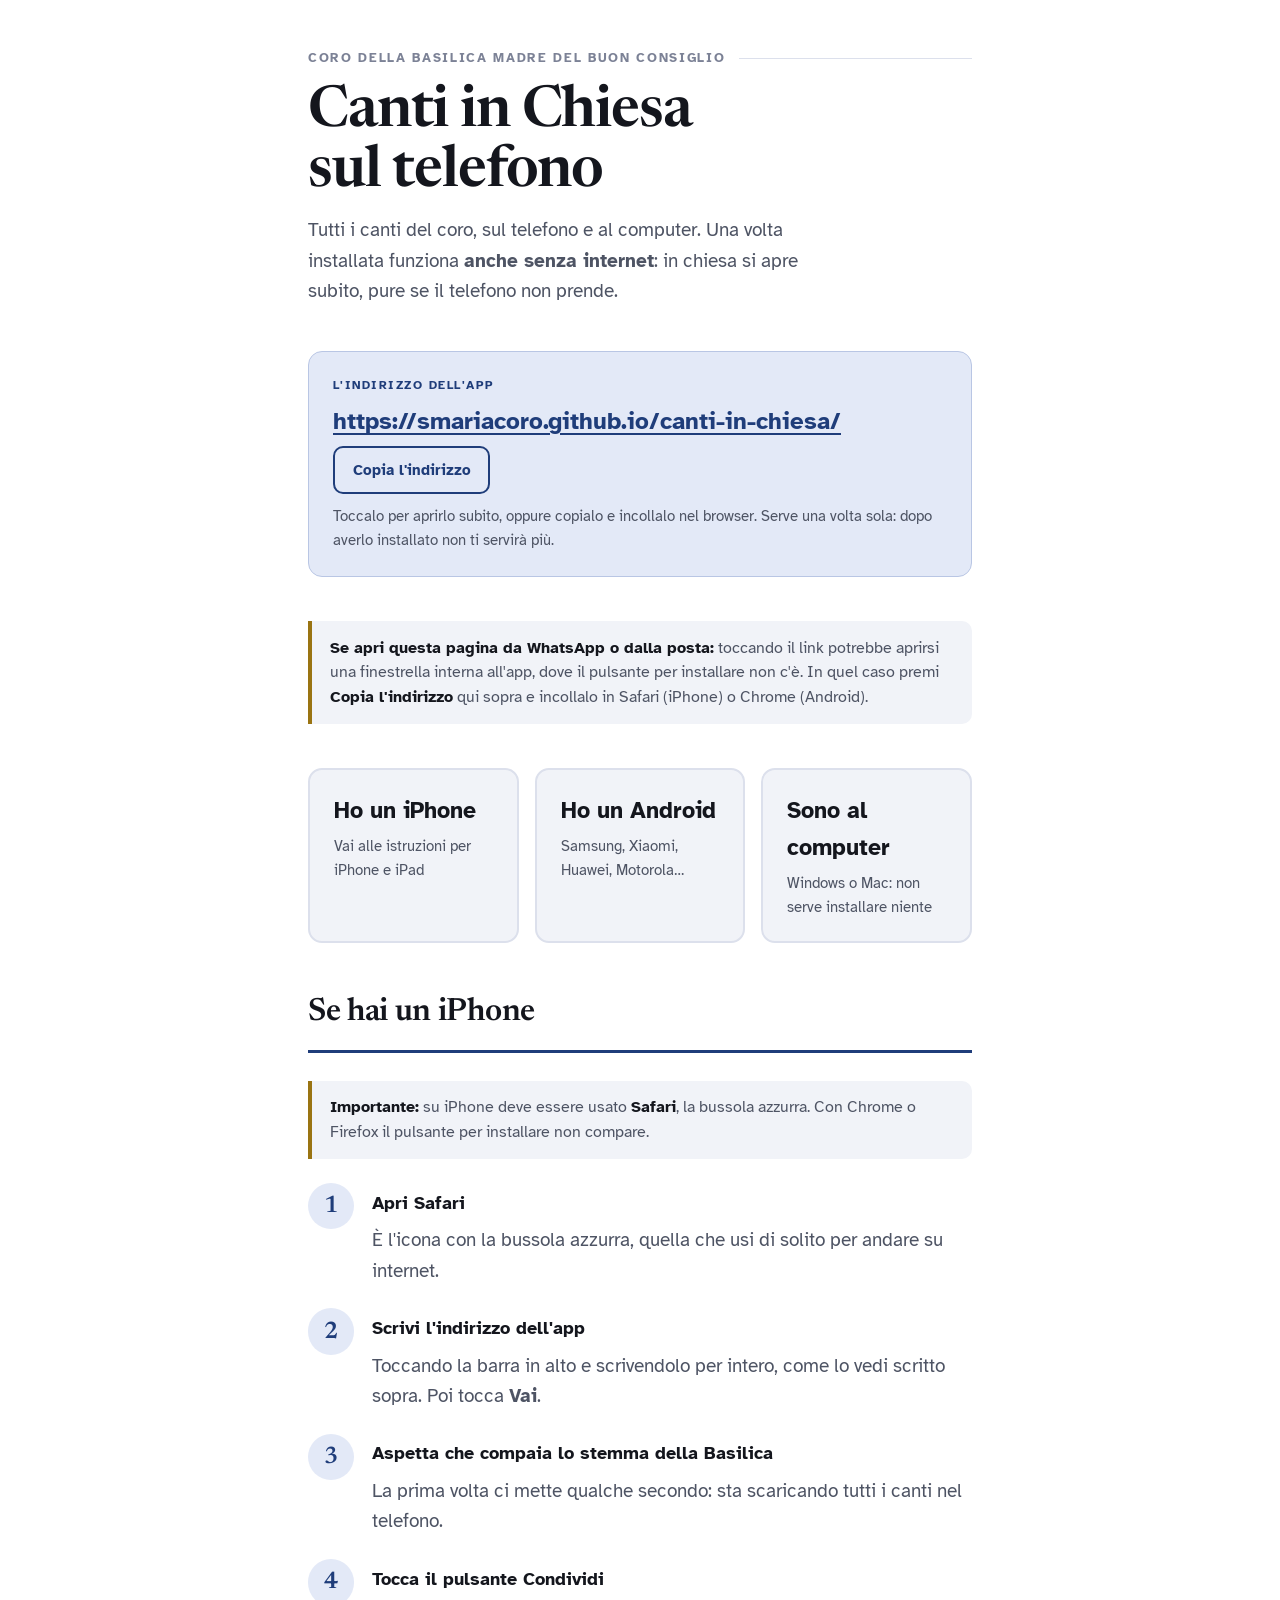
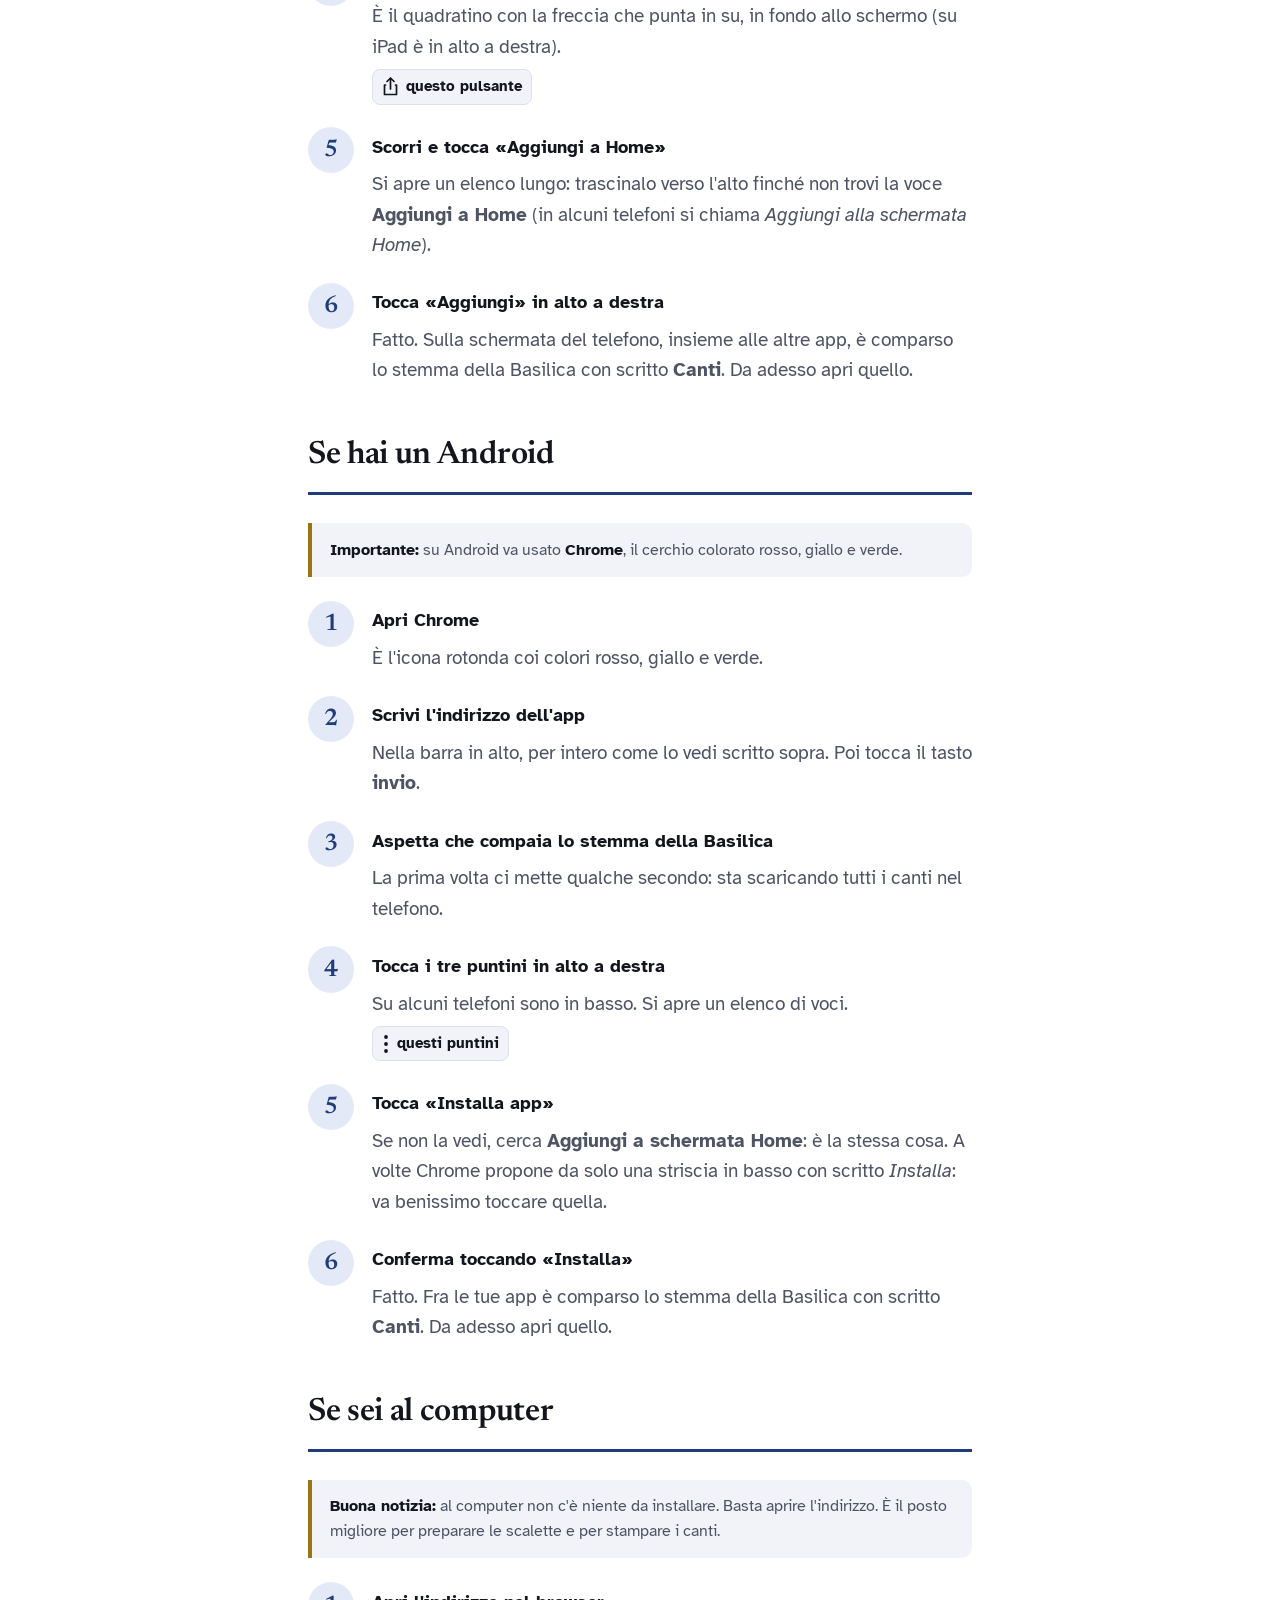
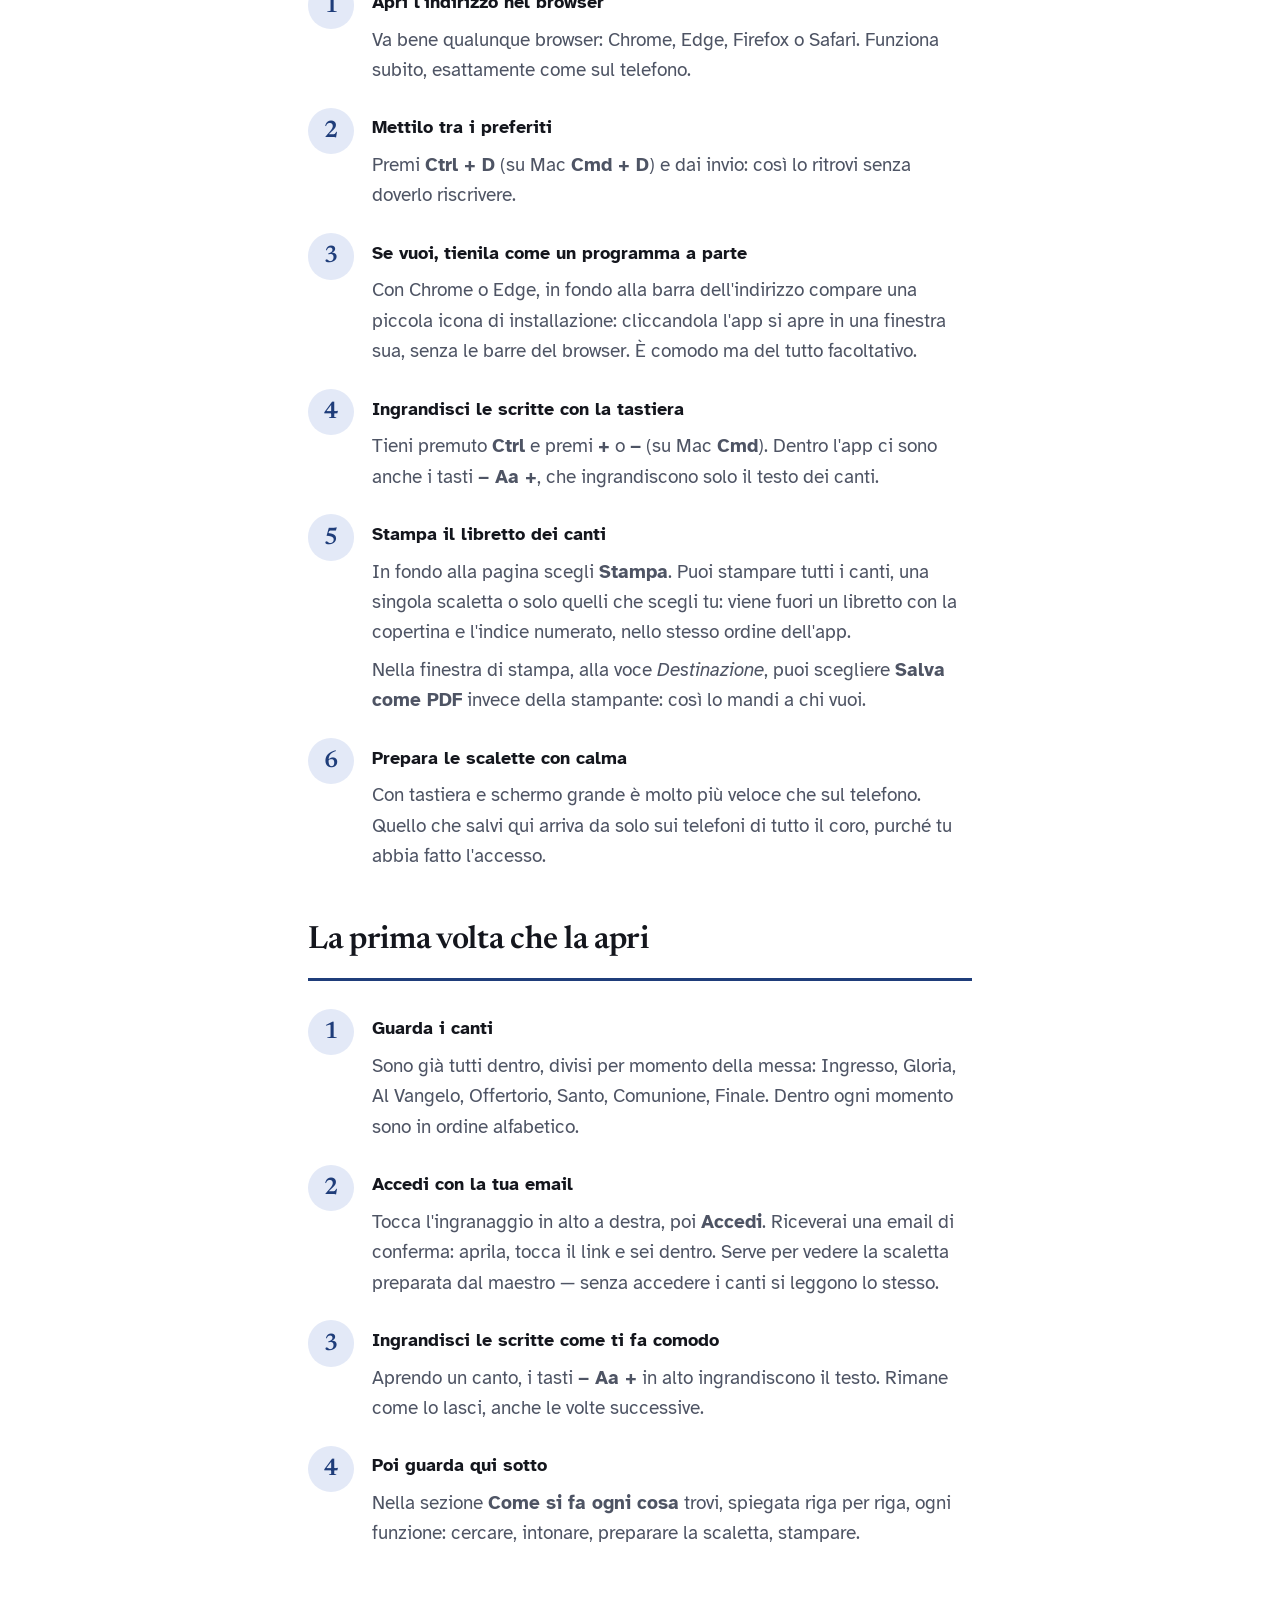
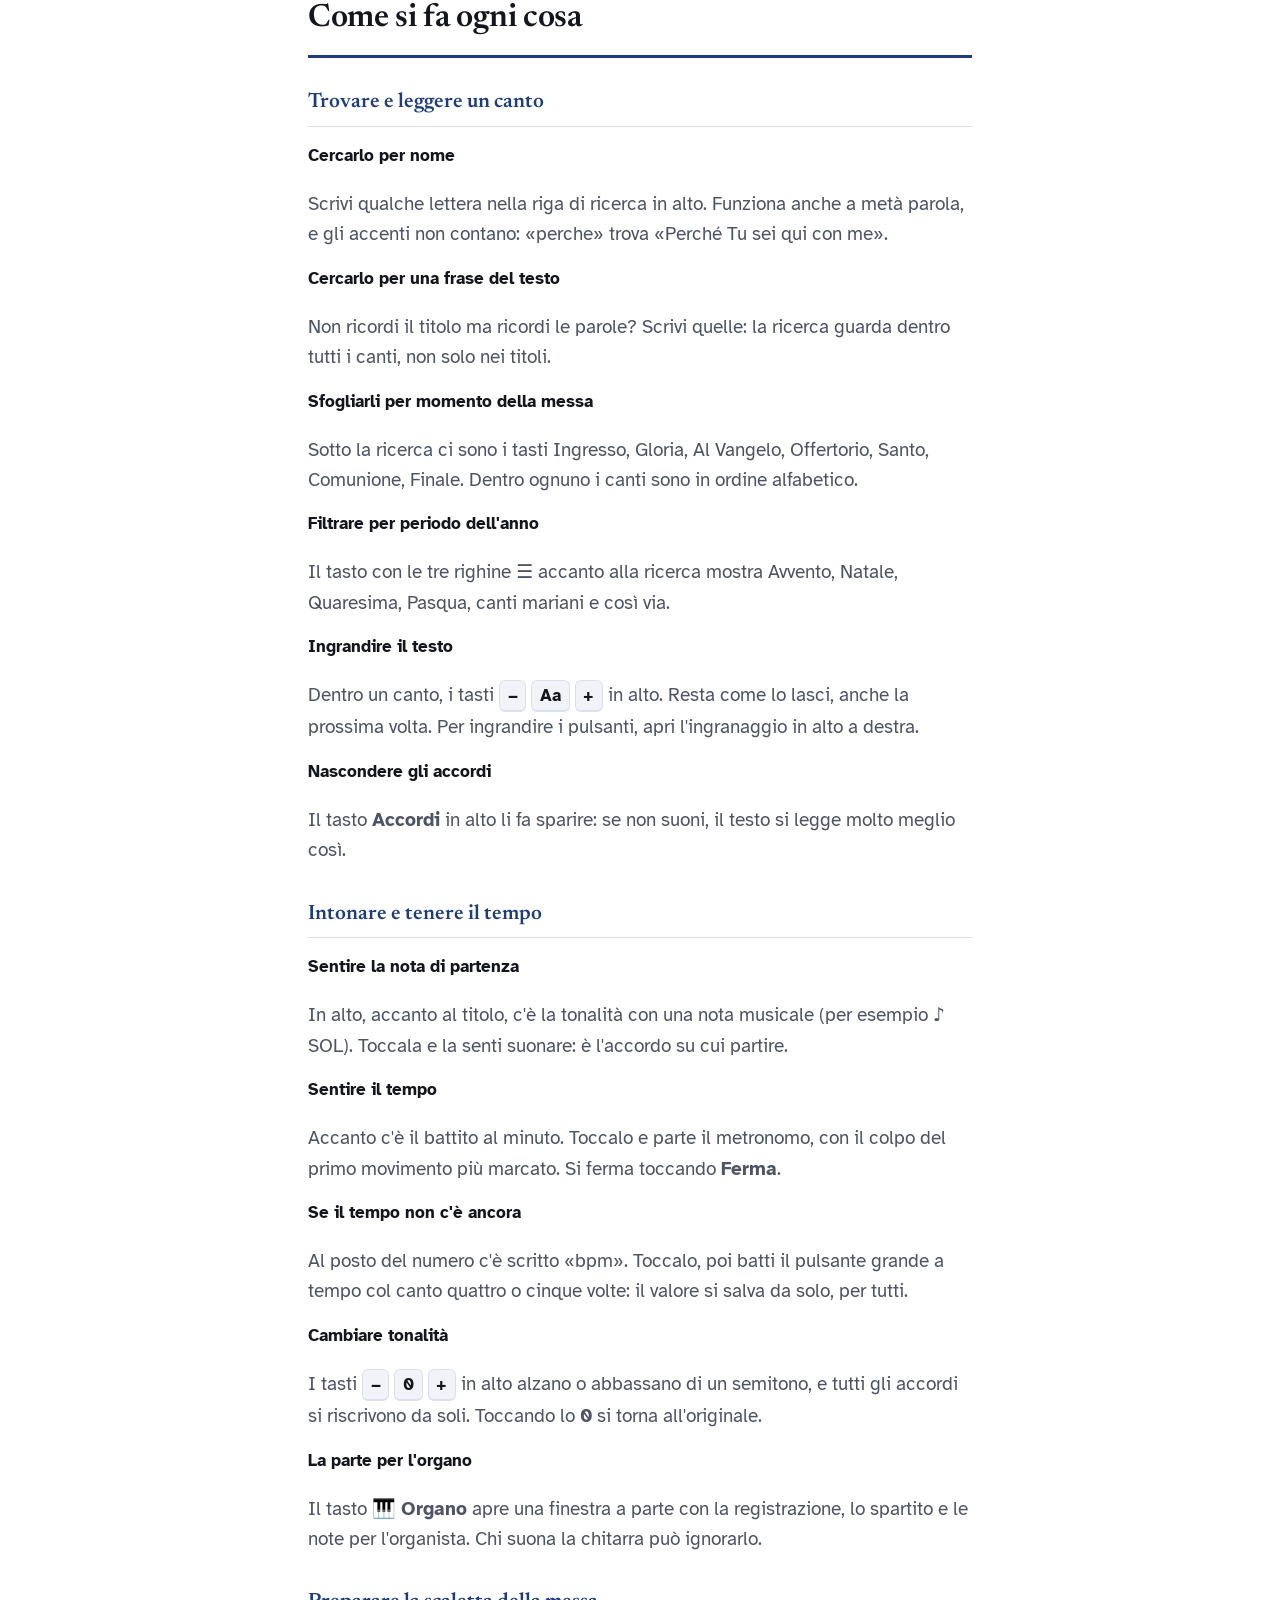
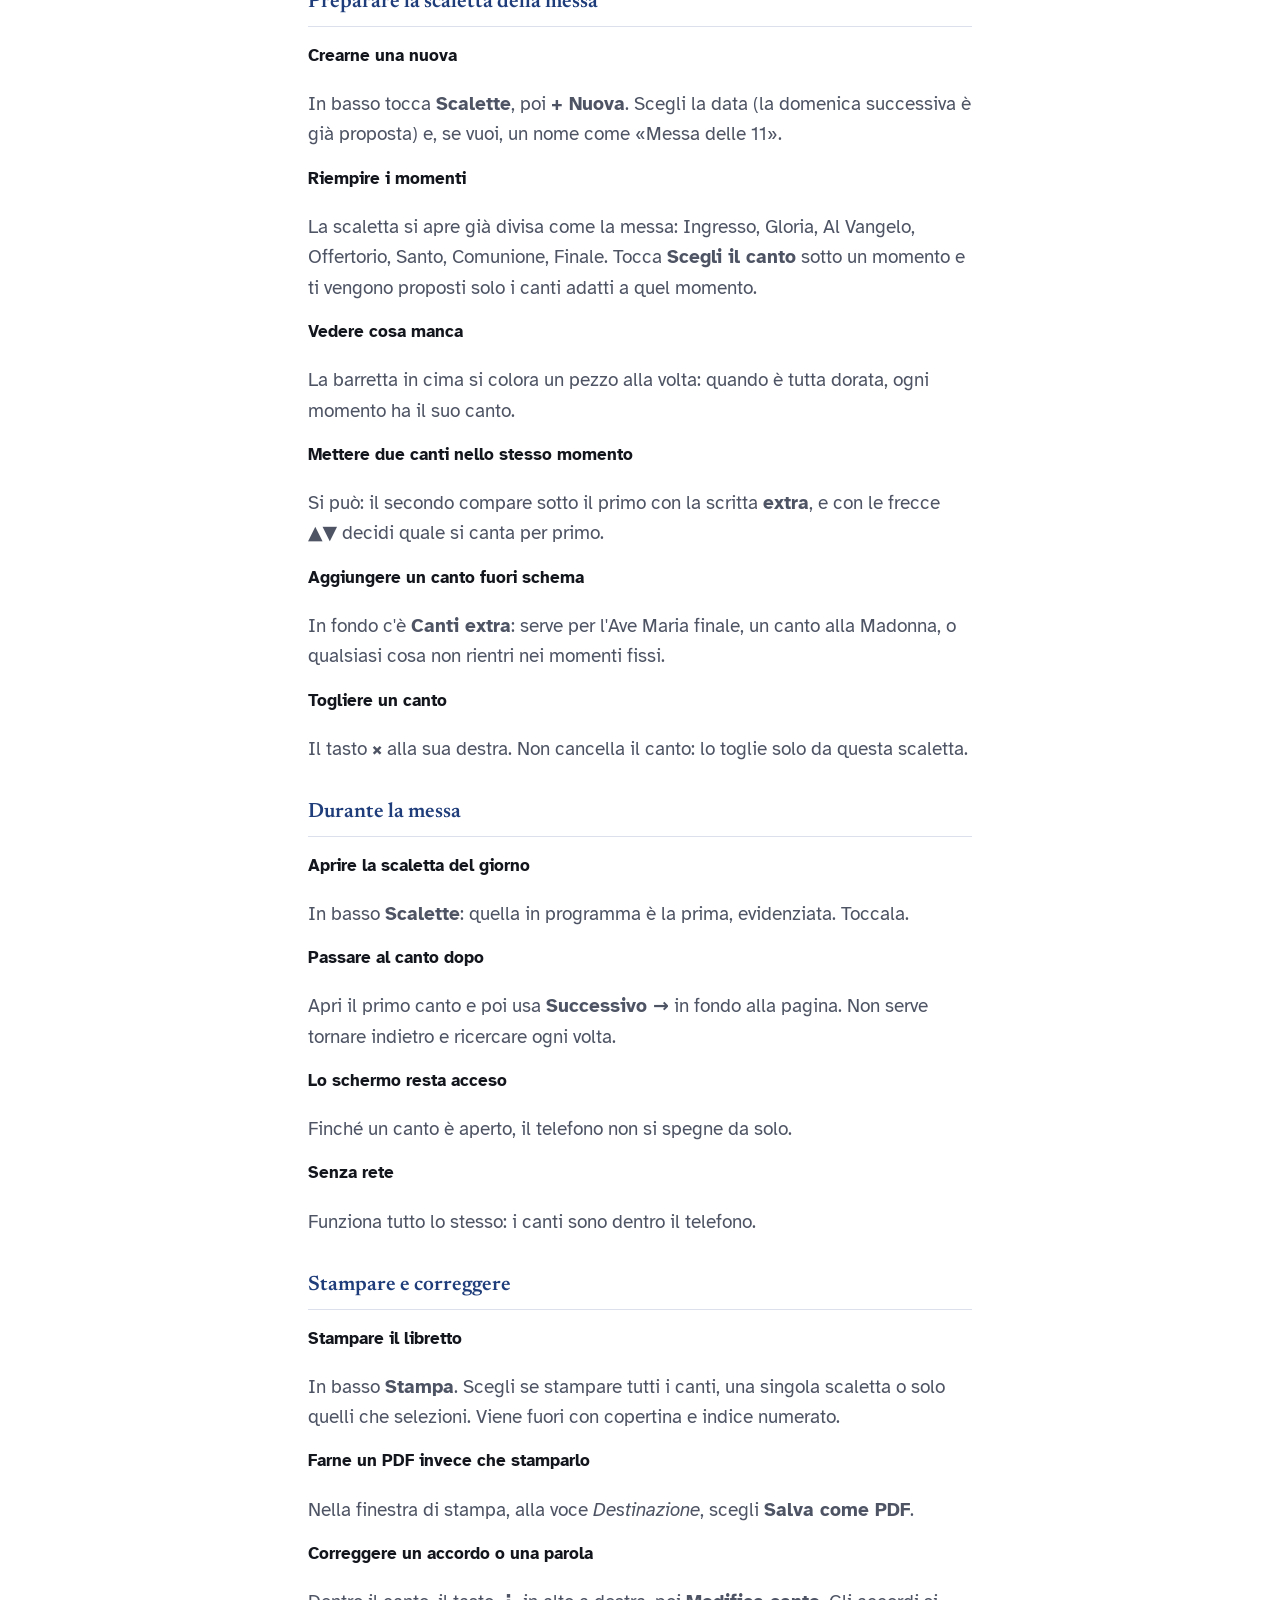
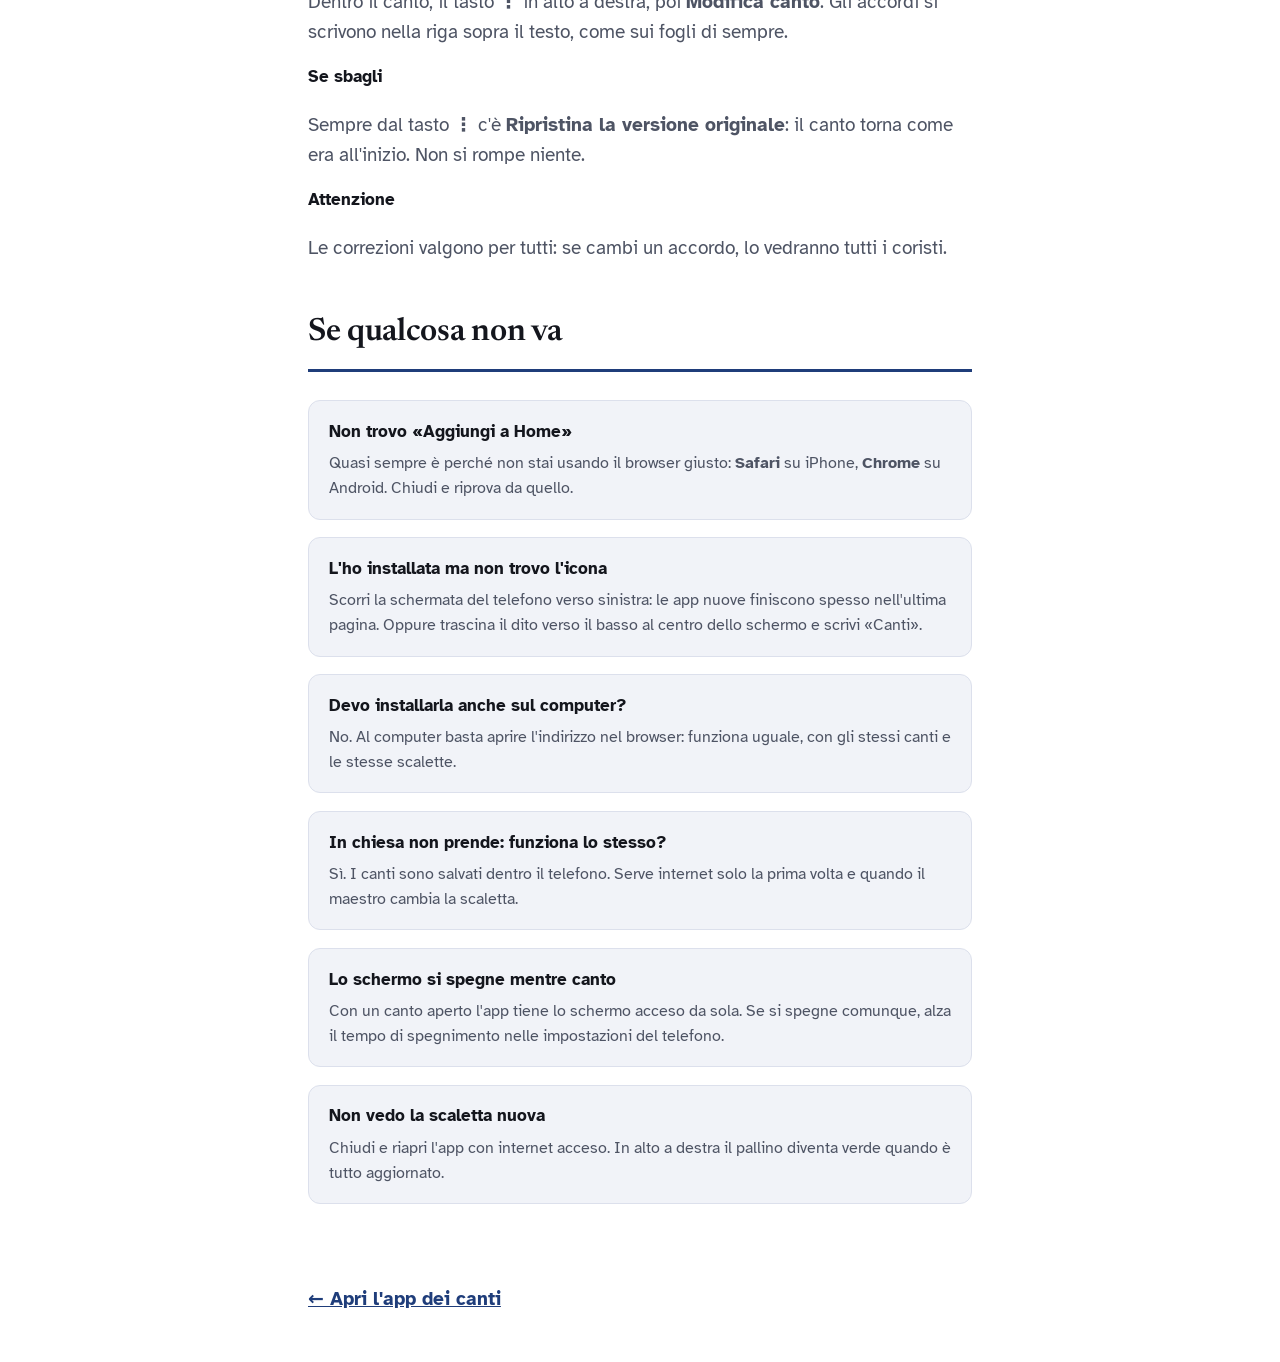
==== app/guida.html @ 27882487 "Guida" ====
<!doctype html>
<html lang="it">
<head>
<meta charset="utf-8">
<meta name="viewport" content="width=device-width, initial-scale=1, viewport-fit=cover">
<meta name="description" content="Come installare e usare l'app dei canti del coro, passo passo.">
<meta name="theme-color" content="#1F3D7A">
<link rel="icon" href="icons/favicon-32.png" sizes="32x32">
<link rel="apple-touch-icon" href="icons/apple-touch-icon.png">
<title>Canti in Chiesa sul telefono</title>
<link rel="preconnect" href="https://fonts.googleapis.com">
<link rel="preconnect" href="https://fonts.gstatic.com" crossorigin>
<link rel="stylesheet" href="https://fonts.googleapis.com/css2?family=Atkinson+Hyperlegible:ital,wght@0,400;0,700;1,400&family=Newsreader:opsz,wght@6..72,400;6..72,600&display=swap">
</head>
<body>
<style>
:root {
  --ground:      #FFFFFF;
  --paper:       #F1F3F8;
  --paper-edge:  #DCE0EC;
  --ink:         #14161D;
  --ink-soft:    #4E5464;
  --ink-faint:   #7C8296;
  --lapis:       #1F3D7A;
  --lapis-soft:  #E3E9F7;
  --lapis-edge:  #B9C6E4;
  --gold:        #9A7412;

  --sans: "Atkinson Hyperlegible", "Segoe UI", system-ui, -apple-system, sans-serif;
  --serif: "Newsreader", Georgia, "Times New Roman", serif;

  color-scheme: light;
}

@media (prefers-color-scheme: dark) {
  :root:not([data-theme="light"]) {
    --ground:     #0F1116;
    --paper:      #191C25;
    --paper-edge: #2C3140;
    --ink:        #ECEEF4;
    --ink-soft:   #AEB4C4;
    --ink-faint:  #7C8296;
    --lapis:      #9CB6EC;
    --lapis-soft: #1B2436;
    --lapis-edge: #35425C;
    --gold:       #E0BC63;
    color-scheme: dark;
  }
}

:root[data-theme="dark"] {
  --ground:     #0F1116;
  --paper:      #191C25;
  --paper-edge: #2C3140;
  --ink:        #ECEEF4;
  --ink-soft:   #AEB4C4;
  --ink-faint:  #7C8296;
  --lapis:      #9CB6EC;
  --lapis-soft: #1B2436;
  --lapis-edge: #35425C;
  --gold:       #E0BC63;
  color-scheme: dark;
}

* { box-sizing: border-box; }

body {
  margin: 0;
  background: var(--ground);
  color: var(--ink);
  font-family: var(--sans);
  font-size: 19px;
  line-height: 1.6;
}

.wrap {
  max-width: 44rem;
  margin: 0 auto;
  padding: 3rem 1.25rem 5rem;
  display: flex;
  flex-direction: column;
  gap: 2.75rem;
}

h1, h2, h3 { margin: 0; text-wrap: balance; }
p { margin: 0; }
strong { font-weight: 700; }

/* ---------------------------------------------------------------- testata */

.crest {
  display: flex;
  align-items: center;
  gap: .85rem;
  font-size: .8rem;
  letter-spacing: .13em;
  text-transform: uppercase;
  color: var(--ink-faint);
  font-weight: 700;
}
.crest::after {
  content: "";
  flex: 1;
  height: 1px;
  background: var(--paper-edge);
}

header h1 {
  font-family: var(--serif);
  font-size: clamp(2.4rem, 8vw, 3.6rem);
  font-weight: 600;
  line-height: 1.05;
  letter-spacing: -.02em;
  margin: .9rem 0 .7rem;
}

.lede {
  font-size: 1.2rem;
  color: var(--ink-soft);
  max-width: 34rem;
}

/* --------------------------------------------------------------- indirizzo */

.address {
  background: var(--lapis-soft);
  border: 1px solid var(--lapis-edge);
  border-radius: 14px;
  padding: 1.5rem;
  display: flex;
  flex-direction: column;
  gap: .6rem;
}
.address .label {
  font-size: .78rem;
  letter-spacing: .12em;
  text-transform: uppercase;
  font-weight: 700;
  color: var(--lapis);
}
.address .url {
  display: inline-block;
  font-size: clamp(1.05rem, 4.2vw, 1.5rem);
  font-weight: 700;
  color: var(--lapis);
  word-break: break-all;
  line-height: 1.3;
  text-decoration: underline;
  text-decoration-thickness: 2px;
  text-underline-offset: 4px;
}
.address .url:hover { color: var(--ink); }
.address .note { font-size: .95rem; color: var(--ink-soft); }

.address .actions { display: flex; flex-wrap: wrap; gap: .6rem; }
.btn-copy {
  font: inherit;
  font-size: .95rem;
  font-weight: 700;
  padding: .6rem 1.1rem;
  border-radius: 10px;
  border: 2px solid var(--lapis);
  background: transparent;
  color: var(--lapis);
  cursor: pointer;
}
.btn-copy:hover { background: var(--lapis); color: var(--ground); }
.btn-copy.done { background: var(--lapis); color: var(--ground); }

/* ------------------------------------------------------------------ scelta */

.pick {
  display: grid;
  grid-template-columns: repeat(auto-fit, minmax(13rem, 1fr));
  gap: 1rem;
}
.pick a {
  display: flex;
  flex-direction: column;
  gap: .3rem;
  padding: 1.35rem 1.5rem;
  border: 2px solid var(--paper-edge);
  border-radius: 14px;
  background: var(--paper);
  color: inherit;
  text-decoration: none;
  transition: border-color .15s ease, transform .15s ease;
}
.pick a:hover, .pick a:focus-visible { border-color: var(--lapis); transform: translateY(-2px); }
.pick .big { font-size: 1.45rem; font-weight: 700; }
.pick .small { font-size: .95rem; color: var(--ink-soft); }

/* ---------------------------------------------------------------- sezioni */

section h2 {
  font-family: var(--serif);
  font-size: 2rem;
  font-weight: 600;
  letter-spacing: -.01em;
  display: flex;
  align-items: center;
  gap: .7rem;
  padding-bottom: .7rem;
  border-bottom: 3px solid var(--lapis);
  margin-bottom: 1.75rem;
}

.steps {
  list-style: none;
  margin: 0;
  padding: 0;
  display: flex;
  flex-direction: column;
  gap: 1.4rem;
  counter-reset: step;
}
.steps li {
  display: grid;
  grid-template-columns: 2.9rem 1fr;
  gap: 1.1rem;
  align-items: start;
}
.steps li::before {
  counter-increment: step;
  content: counter(step);
  font-family: var(--serif);
  font-size: 1.5rem;
  font-weight: 600;
  font-variant-numeric: tabular-nums;
  color: var(--lapis);
  background: var(--lapis-soft);
  border-radius: 50%;
  width: 2.9rem;
  height: 2.9rem;
  display: grid;
  place-items: center;
  line-height: 1;
}
.steps .body { display: flex; flex-direction: column; gap: .45rem; padding-top: .35rem; }
.steps h3 { font-size: 1.15rem; font-weight: 700; }
.steps p { color: var(--ink-soft); }

.glyph {
  display: inline-flex;
  align-items: center;
  gap: .5rem;
  background: var(--paper);
  border: 1px solid var(--paper-edge);
  border-radius: 8px;
  padding: .3rem .6rem;
  font-size: .92rem;
  font-weight: 700;
  color: var(--ink);
  vertical-align: middle;
  white-space: nowrap;
}
.glyph svg { display: block; }

.aside {
  background: var(--paper);
  border-left: 4px solid var(--gold);
  border-radius: 0 10px 10px 0;
  padding: .9rem 1.1rem;
  font-size: .97rem;
  color: var(--ink-soft);
}
.aside b { color: var(--ink); }

/* ----------------------------------------------------------- come si fa */

.howto { display: flex; flex-direction: column; gap: 2rem; }

.howto h3 {
  font-family: var(--serif);
  font-size: 1.3rem;
  font-weight: 600;
  color: var(--lapis);
  padding-bottom: .4rem;
  border-bottom: 1px solid var(--paper-edge);
  margin-bottom: 1rem;
}

.howto dl { margin: 0; display: flex; flex-direction: column; gap: 1rem; }
.howto dt { font-weight: 700; font-size: 1.05rem; }
.howto dd { margin: .2rem 0 0; color: var(--ink-soft); }

.key {
  display: inline-block;
  font-weight: 700;
  font-size: .9em;
  background: var(--paper);
  border: 1px solid var(--paper-edge);
  border-bottom-width: 2px;
  border-radius: 6px;
  padding: .05em .45em;
  color: var(--ink);
  white-space: nowrap;
}

/* ------------------------------------------------------------------ dubbi */

.faq { display: flex; flex-direction: column; gap: 1.1rem; }
.faq div {
  background: var(--paper);
  border: 1px solid var(--paper-edge);
  border-radius: 12px;
  padding: 1.1rem 1.25rem;
  display: flex;
  flex-direction: column;
  gap: .35rem;
}
.faq h3 { font-size: 1.05rem; font-weight: 700; }
.faq p { color: var(--ink-soft); font-size: .97rem; }

a { color: var(--lapis); }
:focus-visible { outline: 3px solid var(--lapis); outline-offset: 3px; border-radius: 4px; }

@media (prefers-reduced-motion: reduce) {
  * { transition: none !important; }
}

@media print {
  body { background: #fff; color: #000; font-size: 12pt; }
  .wrap { max-width: none; padding: 0; gap: 1.5rem; }
  .pick, .btn-copy { display: none; }
  .address .url { color: #000; text-decoration: none; }
  section { break-inside: avoid; }
  .steps li { break-inside: avoid; }
}
</style>

<div class="wrap">

  <header>
    <div class="crest">Coro della Basilica Madre del Buon Consiglio</div>
    <h1>Canti in Chiesa sul telefono</h1>
    <p class="lede">Tutti i canti del coro, sul telefono e al computer. Una volta installata funziona
      <strong>anche senza internet</strong>: in chiesa si apre subito, pure se il telefono non prende.</p>
  </header>

  <div class="address">
    <div class="label">L'indirizzo dell'app</div>
    <a class="url" id="app-url" href="https://smariacoro.github.io/canti-in-chiesa/" target="_blank" rel="noopener">https://smariacoro.github.io/canti-in-chiesa/</a>
    <div class="actions">
      <button class="btn-copy" id="copy-url" type="button">Copia l'indirizzo</button>
    </div>
    <p class="note">Toccalo per aprirlo subito, oppure copialo e incollalo nel browser.
      Serve una volta sola: dopo averlo installato non ti servirà più.</p>
  </div>

  <div class="aside">
    <b>Se apri questa pagina da WhatsApp o dalla posta:</b> toccando il link potrebbe aprirsi una
    finestrella interna all'app, dove il pulsante per installare non c'è. In quel caso premi
    <b>Copia l'indirizzo</b> qui sopra e incollalo in Safari (iPhone) o Chrome (Android).
  </div>

  <div class="pick">
    <a href="#iphone">
      <span class="big">Ho un iPhone</span>
      <span class="small">Vai alle istruzioni per iPhone e iPad</span>
    </a>
    <a href="#android">
      <span class="big">Ho un Android</span>
      <span class="small">Samsung, Xiaomi, Huawei, Motorola…</span>
    </a>
    <a href="#computer">
      <span class="big">Sono al computer</span>
      <span class="small">Windows o Mac: non serve installare niente</span>
    </a>
  </div>

  <!-- ------------------------------------------------------------ iPhone -->
  <section id="iphone">
    <h2>Se hai un iPhone</h2>

    <div class="aside" style="margin-bottom:1.5rem">
      <b>Importante:</b> su iPhone deve essere usato <b>Safari</b>, la bussola azzurra.
      Con Chrome o Firefox il pulsante per installare non compare.
    </div>

    <ol class="steps">
      <li><div class="body">
        <h3>Apri Safari</h3>
        <p>È l'icona con la bussola azzurra, quella che usi di solito per andare su internet.</p>
      </div></li>

      <li><div class="body">
        <h3>Scrivi l'indirizzo dell'app</h3>
        <p>Toccando la barra in alto e scrivendolo per intero, come lo vedi scritto sopra. Poi tocca <strong>Vai</strong>.</p>
      </div></li>

      <li><div class="body">
        <h3>Aspetta che compaia lo stemma della Basilica</h3>
        <p>La prima volta ci mette qualche secondo: sta scaricando tutti i canti nel telefono.</p>
      </div></li>

      <li><div class="body">
        <h3>Tocca il pulsante Condividi</h3>
        <p>È il quadratino con la freccia che punta in su, in fondo allo schermo (su iPad è in alto a destra).</p>
        <p><span class="glyph"><svg width="15" height="19" viewBox="0 0 15 19" fill="none" aria-hidden="true"><path d="M7.5 1v11M7.5 1L4 4.5M7.5 1L11 4.5" stroke="currentColor" stroke-width="1.7" stroke-linecap="round" stroke-linejoin="round"/><path d="M2.5 8H1.5v9.5h12V8h-1" stroke="currentColor" stroke-width="1.7" stroke-linecap="round" stroke-linejoin="round"/></svg> questo pulsante</span></p>
      </div></li>

      <li><div class="body">
        <h3>Scorri e tocca «Aggiungi a Home»</h3>
        <p>Si apre un elenco lungo: trascinalo verso l'alto finché non trovi la voce
          <strong>Aggiungi a Home</strong> (in alcuni telefoni si chiama <em>Aggiungi alla schermata Home</em>).</p>
      </div></li>

      <li><div class="body">
        <h3>Tocca «Aggiungi» in alto a destra</h3>
        <p>Fatto. Sulla schermata del telefono, insieme alle altre app, è comparso lo stemma
          della Basilica con scritto <strong>Canti</strong>. Da adesso apri quello.</p>
      </div></li>
    </ol>
  </section>

  <!-- ----------------------------------------------------------- Android -->
  <section id="android">
    <h2>Se hai un Android</h2>

    <div class="aside" style="margin-bottom:1.5rem">
      <b>Importante:</b> su Android va usato <b>Chrome</b>, il cerchio colorato rosso, giallo e verde.
    </div>

    <ol class="steps">
      <li><div class="body">
        <h3>Apri Chrome</h3>
        <p>È l'icona rotonda coi colori rosso, giallo e verde.</p>
      </div></li>

      <li><div class="body">
        <h3>Scrivi l'indirizzo dell'app</h3>
        <p>Nella barra in alto, per intero come lo vedi scritto sopra. Poi tocca il tasto <strong>invio</strong>.</p>
      </div></li>

      <li><div class="body">
        <h3>Aspetta che compaia lo stemma della Basilica</h3>
        <p>La prima volta ci mette qualche secondo: sta scaricando tutti i canti nel telefono.</p>
      </div></li>

      <li><div class="body">
        <h3>Tocca i tre puntini in alto a destra</h3>
        <p>Su alcuni telefoni sono in basso. Si apre un elenco di voci.</p>
        <p><span class="glyph"><svg width="6" height="20" viewBox="0 0 6 20" aria-hidden="true"><circle cx="3" cy="3" r="1.9" fill="currentColor"/><circle cx="3" cy="10" r="1.9" fill="currentColor"/><circle cx="3" cy="17" r="1.9" fill="currentColor"/></svg> questi puntini</span></p>
      </div></li>

      <li><div class="body">
        <h3>Tocca «Installa app»</h3>
        <p>Se non la vedi, cerca <strong>Aggiungi a schermata Home</strong>: è la stessa cosa.
          A volte Chrome propone da solo una striscia in basso con scritto <em>Installa</em>: va benissimo toccare quella.</p>
      </div></li>

      <li><div class="body">
        <h3>Conferma toccando «Installa»</h3>
        <p>Fatto. Fra le tue app è comparso lo stemma della Basilica con scritto
          <strong>Canti</strong>. Da adesso apri quello.</p>
      </div></li>
    </ol>
  </section>

  <!-- ---------------------------------------------------------- computer -->
  <section id="computer">
    <h2>Se sei al computer</h2>

    <div class="aside" style="margin-bottom:1.5rem">
      <b>Buona notizia:</b> al computer non c'è niente da installare. Basta aprire l'indirizzo.
      È il posto migliore per preparare le scalette e per stampare i canti.
    </div>

    <ol class="steps">
      <li><div class="body">
        <h3>Apri l'indirizzo nel browser</h3>
        <p>Va bene qualunque browser: Chrome, Edge, Firefox o Safari. Funziona subito,
          esattamente come sul telefono.</p>
      </div></li>

      <li><div class="body">
        <h3>Mettilo tra i preferiti</h3>
        <p>Premi <strong>Ctrl + D</strong> (su Mac <strong>Cmd + D</strong>) e dai invio: così lo
          ritrovi senza doverlo riscrivere.</p>
      </div></li>

      <li><div class="body">
        <h3>Se vuoi, tienila come un programma a parte</h3>
        <p>Con Chrome o Edge, in fondo alla barra dell'indirizzo compare una piccola icona di
          installazione: cliccandola l'app si apre in una finestra sua, senza le barre del browser.
          È comodo ma del tutto facoltativo.</p>
      </div></li>

      <li><div class="body">
        <h3>Ingrandisci le scritte con la tastiera</h3>
        <p>Tieni premuto <strong>Ctrl</strong> e premi <strong>+</strong> o <strong>−</strong>
          (su Mac <strong>Cmd</strong>). Dentro l'app ci sono anche i tasti <strong>− Aa +</strong>,
          che ingrandiscono solo il testo dei canti.</p>
      </div></li>

      <li><div class="body">
        <h3>Stampa il libretto dei canti</h3>
        <p>In fondo alla pagina scegli <strong>Stampa</strong>. Puoi stampare tutti i canti, una
          singola scaletta o solo quelli che scegli tu: viene fuori un libretto con la copertina e
          l'indice numerato, nello stesso ordine dell'app.</p>
        <p>Nella finestra di stampa, alla voce <em>Destinazione</em>, puoi scegliere
          <strong>Salva come PDF</strong> invece della stampante: così lo mandi a chi vuoi.</p>
      </div></li>

      <li><div class="body">
        <h3>Prepara le scalette con calma</h3>
        <p>Con tastiera e schermo grande è molto più veloce che sul telefono. Quello che salvi qui
          arriva da solo sui telefoni di tutto il coro, purché tu abbia fatto l'accesso.</p>
      </div></li>
    </ol>
  </section>

  <!-- ------------------------------------------------------------- primo uso -->
  <section id="primo-uso">
    <h2>La prima volta che la apri</h2>
    <ol class="steps">
      <li><div class="body">
        <h3>Guarda i canti</h3>
        <p>Sono già tutti dentro, divisi per momento della messa: Ingresso, Gloria, Al Vangelo,
          Offertorio, Santo, Comunione, Finale. Dentro ogni momento sono in ordine alfabetico.</p>
      </div></li>

      <li><div class="body">
        <h3>Accedi con la tua email</h3>
        <p>Tocca l'ingranaggio in alto a destra, poi <strong>Accedi</strong>. Riceverai una email di
          conferma: aprila, tocca il link e sei dentro. Serve per vedere la scaletta preparata dal
          maestro — senza accedere i canti si leggono lo stesso.</p>
      </div></li>

      <li><div class="body">
        <h3>Ingrandisci le scritte come ti fa comodo</h3>
        <p>Aprendo un canto, i tasti <strong>− Aa +</strong> in alto ingrandiscono il testo.
          Rimane come lo lasci, anche le volte successive.</p>
      </div></li>

      <li><div class="body">
        <h3>Poi guarda qui sotto</h3>
        <p>Nella sezione <strong>Come si fa ogni cosa</strong> trovi, spiegata riga per riga,
          ogni funzione: cercare, intonare, preparare la scaletta, stampare.</p>
      </div></li>
    </ol>
  </section>

  <!-- ----------------------------------------------------------- come si fa -->
  <section id="come-si-fa">
    <h2>Come si fa ogni cosa</h2>

    <div class="howto">

      <div>
        <h3>Trovare e leggere un canto</h3>
        <dl>
          <dt>Cercarlo per nome</dt>
          <dd>Scrivi qualche lettera nella riga di ricerca in alto. Funziona anche a metà parola,
            e gli accenti non contano: «perche» trova «Perché Tu sei qui con me».</dd>

          <dt>Cercarlo per una frase del testo</dt>
          <dd>Non ricordi il titolo ma ricordi le parole? Scrivi quelle: la ricerca guarda dentro
            tutti i canti, non solo nei titoli.</dd>

          <dt>Sfogliarli per momento della messa</dt>
          <dd>Sotto la ricerca ci sono i tasti Ingresso, Gloria, Al Vangelo, Offertorio, Santo,
            Comunione, Finale. Dentro ognuno i canti sono in ordine alfabetico.</dd>

          <dt>Filtrare per periodo dell'anno</dt>
          <dd>Il tasto con le tre righine ☰ accanto alla ricerca mostra Avvento, Natale,
            Quaresima, Pasqua, canti mariani e così via.</dd>

          <dt>Ingrandire il testo</dt>
          <dd>Dentro un canto, i tasti <span class="key">−</span> <span class="key">Aa</span>
            <span class="key">+</span> in alto. Resta come lo lasci, anche la prossima volta.
            Per ingrandire i pulsanti, apri l'ingranaggio in alto a destra.</dd>

          <dt>Nascondere gli accordi</dt>
          <dd>Il tasto <b>Accordi</b> in alto li fa sparire: se non suoni, il testo si legge molto
            meglio così.</dd>
        </dl>
      </div>

      <div>
        <h3>Intonare e tenere il tempo</h3>
        <dl>
          <dt>Sentire la nota di partenza</dt>
          <dd>In alto, accanto al titolo, c'è la tonalità con una nota musicale (per esempio
            ♪ SOL). Toccala e la senti suonare: è l'accordo su cui partire.</dd>

          <dt>Sentire il tempo</dt>
          <dd>Accanto c'è il battito al minuto. Toccalo e parte il metronomo, con il colpo del
            primo movimento più marcato. Si ferma toccando <b>Ferma</b>.</dd>

          <dt>Se il tempo non c'è ancora</dt>
          <dd>Al posto del numero c'è scritto «bpm». Toccalo, poi batti il pulsante grande a tempo
            col canto quattro o cinque volte: il valore si salva da solo, per tutti.</dd>

          <dt>Cambiare tonalità</dt>
          <dd>I tasti <span class="key">−</span> <span class="key">0</span> <span class="key">+</span>
            in alto alzano o abbassano di un semitono, e tutti gli accordi si riscrivono da soli.
            Toccando lo <b>0</b> si torna all'originale.</dd>

          <dt>La parte per l'organo</dt>
          <dd>Il tasto 🎹 <b>Organo</b> apre una finestra a parte con la registrazione, lo spartito
            e le note per l'organista. Chi suona la chitarra può ignorarlo.</dd>
        </dl>
      </div>

      <div>
        <h3>Preparare la scaletta della messa</h3>
        <dl>
          <dt>Crearne una nuova</dt>
          <dd>In basso tocca <b>Scalette</b>, poi <b>+ Nuova</b>. Scegli la data (la domenica
            successiva è già proposta) e, se vuoi, un nome come «Messa delle 11».</dd>

          <dt>Riempire i momenti</dt>
          <dd>La scaletta si apre già divisa come la messa: Ingresso, Gloria, Al Vangelo,
            Offertorio, Santo, Comunione, Finale. Tocca <b>Scegli il canto</b> sotto un momento e
            ti vengono proposti solo i canti adatti a quel momento.</dd>

          <dt>Vedere cosa manca</dt>
          <dd>La barretta in cima si colora un pezzo alla volta: quando è tutta dorata, ogni
            momento ha il suo canto.</dd>

          <dt>Mettere due canti nello stesso momento</dt>
          <dd>Si può: il secondo compare sotto il primo con la scritta <b>extra</b>, e con le
            frecce ▲▼ decidi quale si canta per primo.</dd>

          <dt>Aggiungere un canto fuori schema</dt>
          <dd>In fondo c'è <b>Canti extra</b>: serve per l'Ave Maria finale, un canto alla Madonna,
            o qualsiasi cosa non rientri nei momenti fissi.</dd>

          <dt>Togliere un canto</dt>
          <dd>Il tasto <b>×</b> alla sua destra. Non cancella il canto: lo toglie solo da questa
            scaletta.</dd>
        </dl>
      </div>

      <div>
        <h3>Durante la messa</h3>
        <dl>
          <dt>Aprire la scaletta del giorno</dt>
          <dd>In basso <b>Scalette</b>: quella in programma è la prima, evidenziata. Toccala.</dd>

          <dt>Passare al canto dopo</dt>
          <dd>Apri il primo canto e poi usa <b>Successivo →</b> in fondo alla pagina. Non serve
            tornare indietro e ricercare ogni volta.</dd>

          <dt>Lo schermo resta acceso</dt>
          <dd>Finché un canto è aperto, il telefono non si spegne da solo.</dd>

          <dt>Senza rete</dt>
          <dd>Funziona tutto lo stesso: i canti sono dentro il telefono.</dd>
        </dl>
      </div>

      <div>
        <h3>Stampare e correggere</h3>
        <dl>
          <dt>Stampare il libretto</dt>
          <dd>In basso <b>Stampa</b>. Scegli se stampare tutti i canti, una singola scaletta o solo
            quelli che selezioni. Viene fuori con copertina e indice numerato.</dd>

          <dt>Farne un PDF invece che stamparlo</dt>
          <dd>Nella finestra di stampa, alla voce <em>Destinazione</em>, scegli
            <b>Salva come PDF</b>.</dd>

          <dt>Correggere un accordo o una parola</dt>
          <dd>Dentro il canto, il tasto <b>⋮</b> in alto a destra, poi <b>Modifica canto</b>.
            Gli accordi si scrivono nella riga sopra il testo, come sui fogli di sempre.</dd>

          <dt>Se sbagli</dt>
          <dd>Sempre dal tasto <b>⋮</b> c'è <b>Ripristina la versione originale</b>: il canto torna
            come era all'inizio. Non si rompe niente.</dd>

          <dt>Attenzione</dt>
          <dd>Le correzioni valgono per tutti: se cambi un accordo, lo vedranno tutti i coristi.</dd>
        </dl>
      </div>

    </div>
  </section>

  <!-- ------------------------------------------------------------- problemi -->
  <section id="problemi">
    <h2>Se qualcosa non va</h2>
    <div class="faq">
      <div>
        <h3>Non trovo «Aggiungi a Home»</h3>
        <p>Quasi sempre è perché non stai usando il browser giusto: <strong>Safari</strong> su iPhone,
          <strong>Chrome</strong> su Android. Chiudi e riprova da quello.</p>
      </div>
      <div>
        <h3>L'ho installata ma non trovo l'icona</h3>
        <p>Scorri la schermata del telefono verso sinistra: le app nuove finiscono spesso nell'ultima
          pagina. Oppure trascina il dito verso il basso al centro dello schermo e scrivi «Canti».</p>
      </div>
      <div>
        <h3>Devo installarla anche sul computer?</h3>
        <p>No. Al computer basta aprire l'indirizzo nel browser: funziona uguale, con gli stessi
          canti e le stesse scalette.</p>
      </div>
      <div>
        <h3>In chiesa non prende: funziona lo stesso?</h3>
        <p>Sì. I canti sono salvati dentro il telefono. Serve internet solo la prima volta e quando
          il maestro cambia la scaletta.</p>
      </div>
      <div>
        <h3>Lo schermo si spegne mentre canto</h3>
        <p>Con un canto aperto l'app tiene lo schermo acceso da sola. Se si spegne comunque, alza il
          tempo di spegnimento nelle impostazioni del telefono.</p>
      </div>
      <div>
        <h3>Non vedo la scaletta nuova</h3>
        <p>Chiudi e riapri l'app con internet acceso. In alto a destra il pallino diventa verde
          quando è tutto aggiornato.</p>
      </div>
    </div>
  </section>

</div>

<script>
// Pulsante "copia": serve soprattutto a chi apre questa pagina dentro WhatsApp o
// la posta, dove il link si aprirebbe in una finestra senza il tasto di installazione.
(function () {
  var btn = document.getElementById('copy-url');
  var link = document.getElementById('app-url');
  if (!btn || !link) return;

  var etichetta = btn.textContent;
  var timer = null;

  function esito(testo, ok) {
    btn.textContent = testo;
    btn.classList.toggle('done', !!ok);
    clearTimeout(timer);
    timer = setTimeout(function () {
      btn.textContent = etichetta;
      btn.classList.remove('done');
    }, 2500);
  }

  btn.addEventListener('click', function () {
    var url = link.getAttribute('href');
    if (navigator.clipboard && navigator.clipboard.writeText) {
      navigator.clipboard.writeText(url).then(
        function () { esito('Copiato!', true); },
        function () { selezionaTesto(); }
      );
    } else {
      selezionaTesto();
    }
  });

  // Se il browser non concede gli appunti, almeno selezioniamo l'indirizzo
  // così resta solo da tenere premuto e scegliere "Copia".
  function selezionaTesto() {
    try {
      var range = document.createRange();
      range.selectNodeContents(link);
      var sel = window.getSelection();
      sel.removeAllRanges();
      sel.addRange(range);
      esito('Selezionato: tieni premuto e copia', false);
    } catch (e) {
      esito('Copialo a mano qui sopra', false);
    }
  }
})();
</script>

<p style="max-width:44rem;margin:0 auto;padding:0 1.25rem 3rem;font-family:'Atkinson Hyperlegible',system-ui,sans-serif">
  <a href="./" style="color:#1F3D7A;font-weight:700">&#8592; Apri l'app dei canti</a>
</p>
</body>
</html>
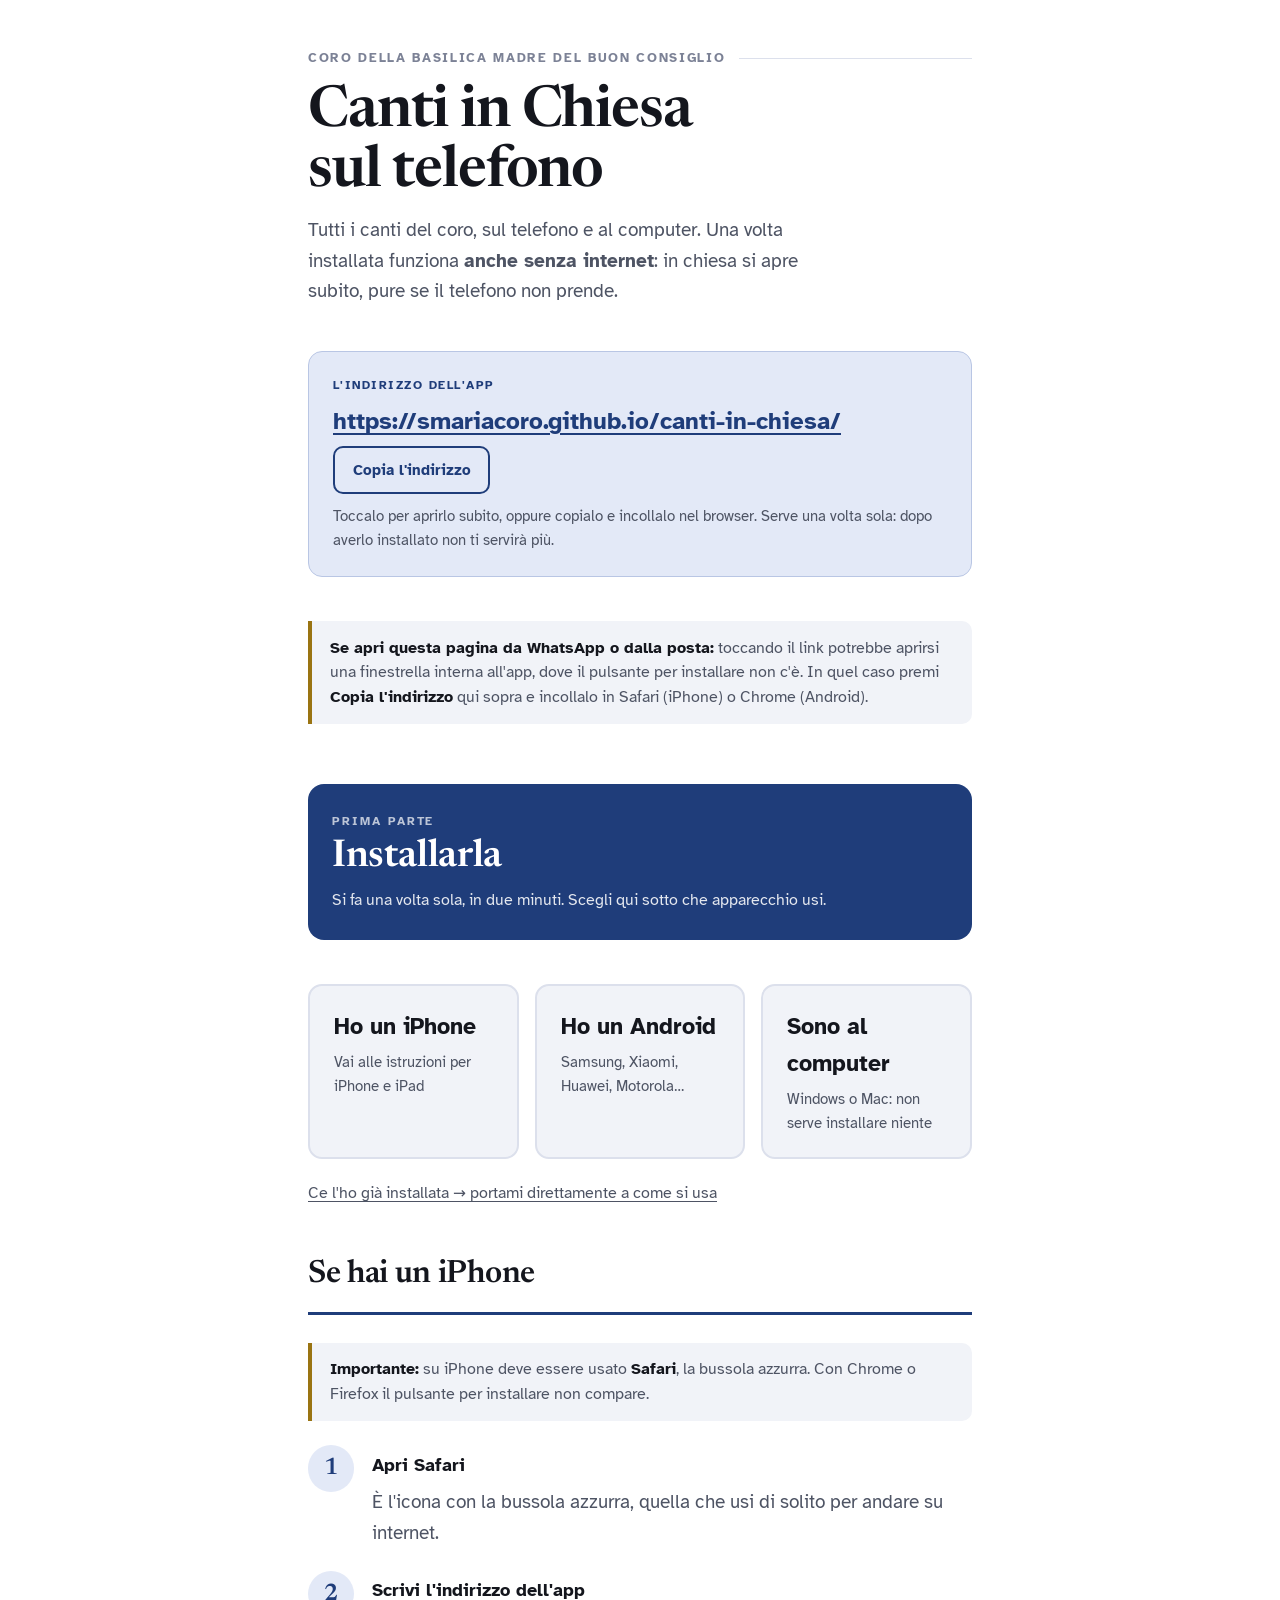
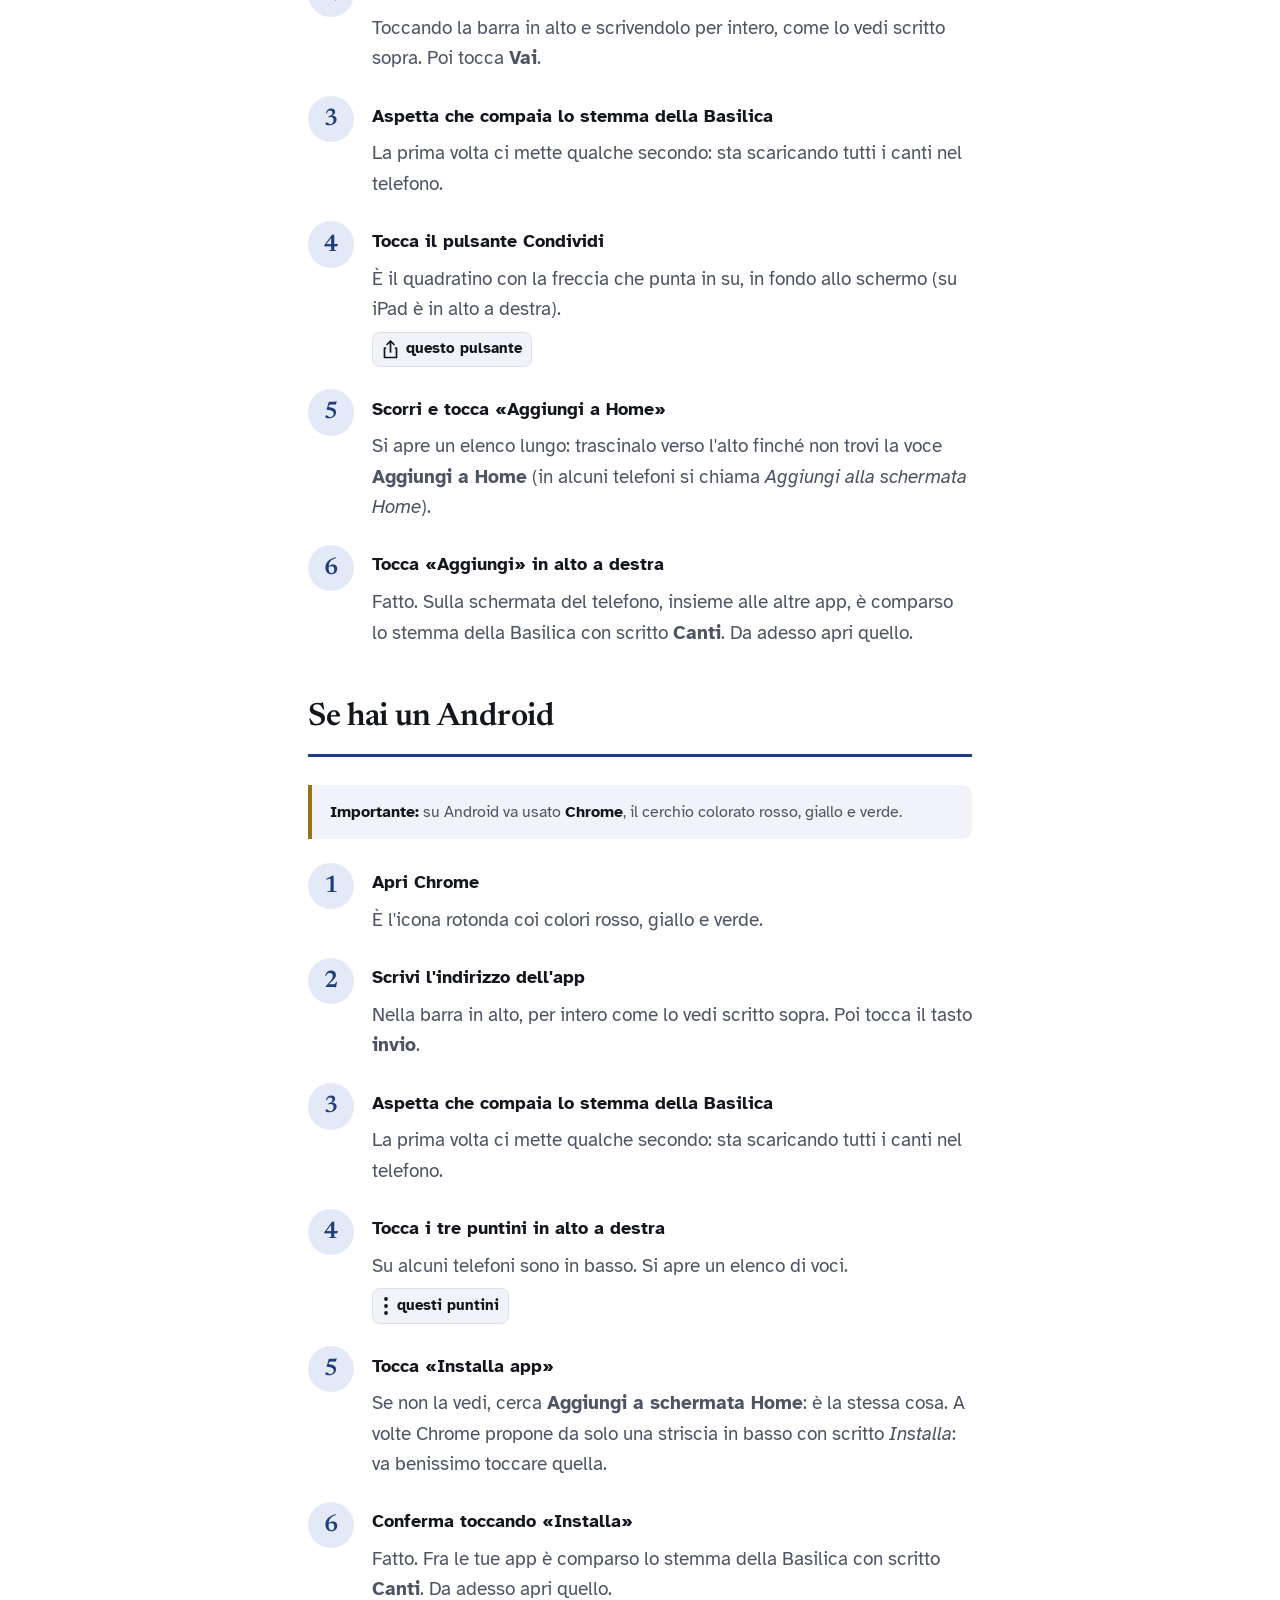
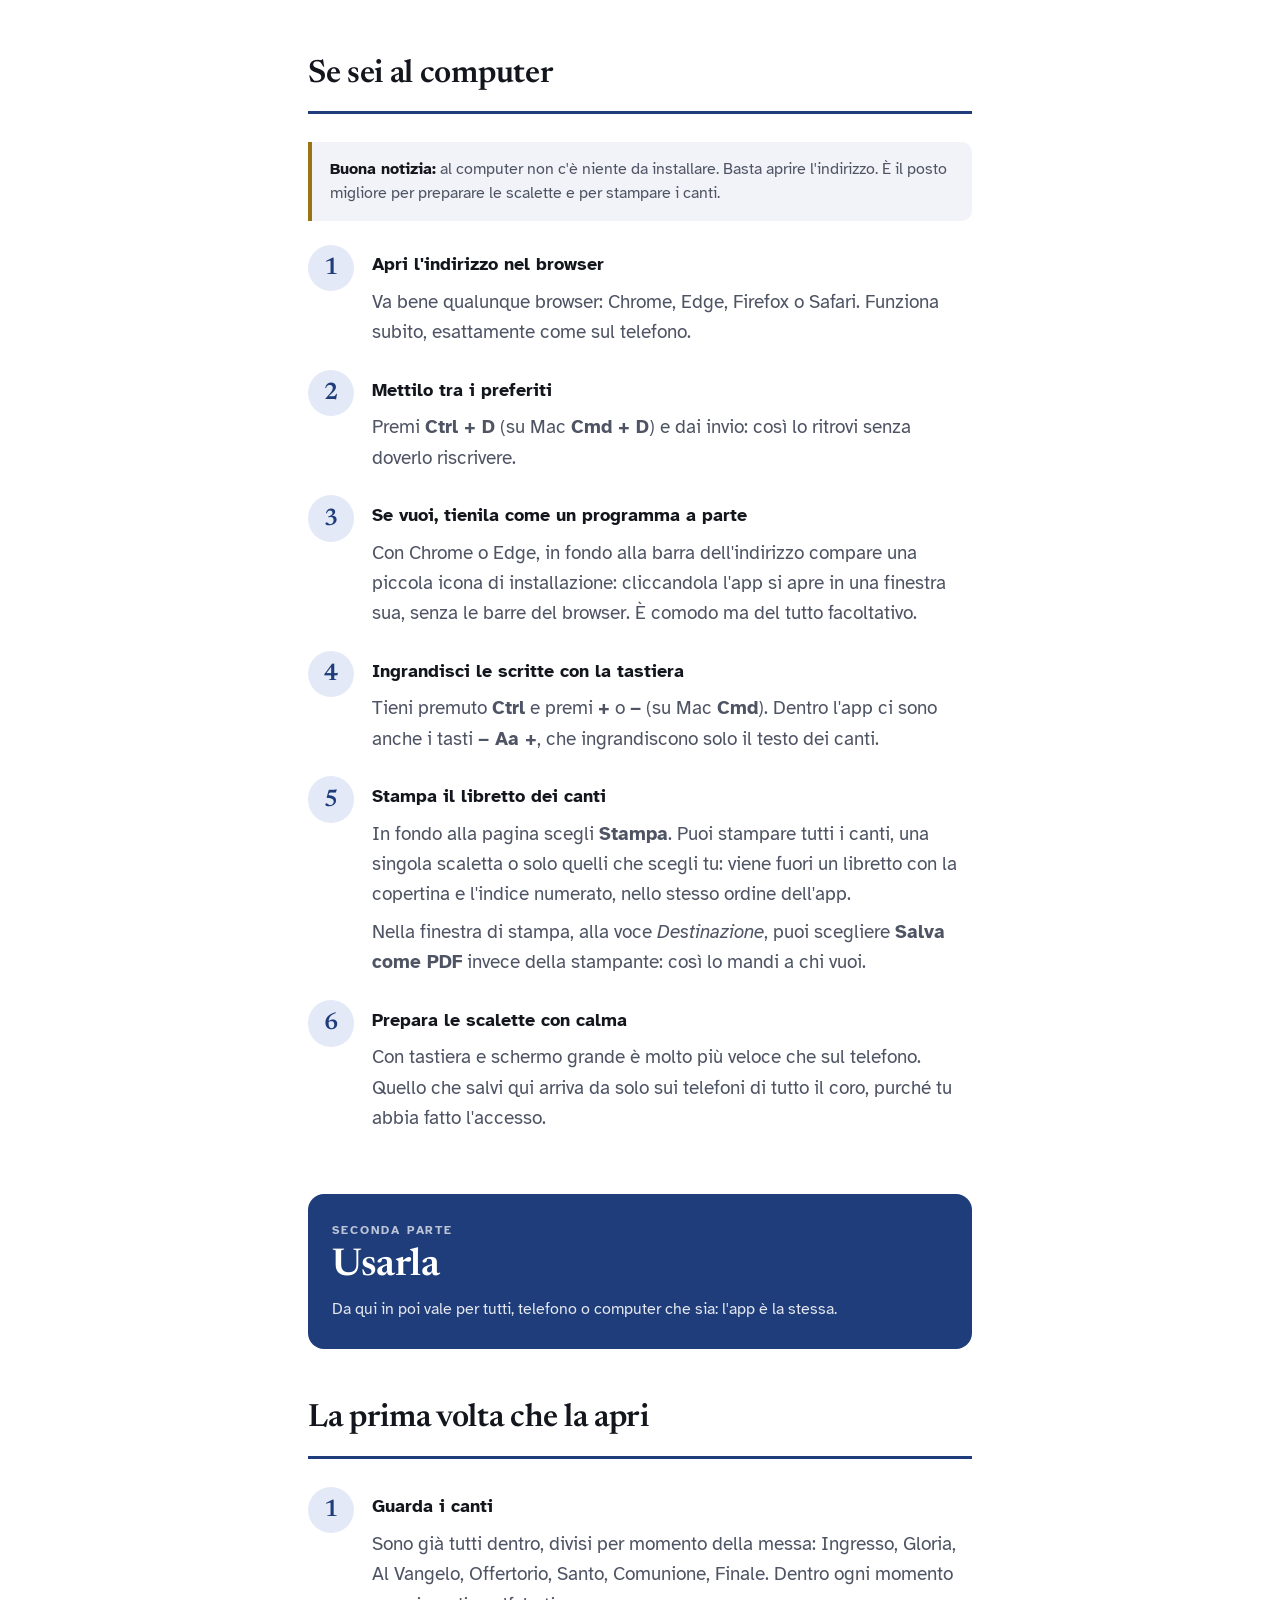
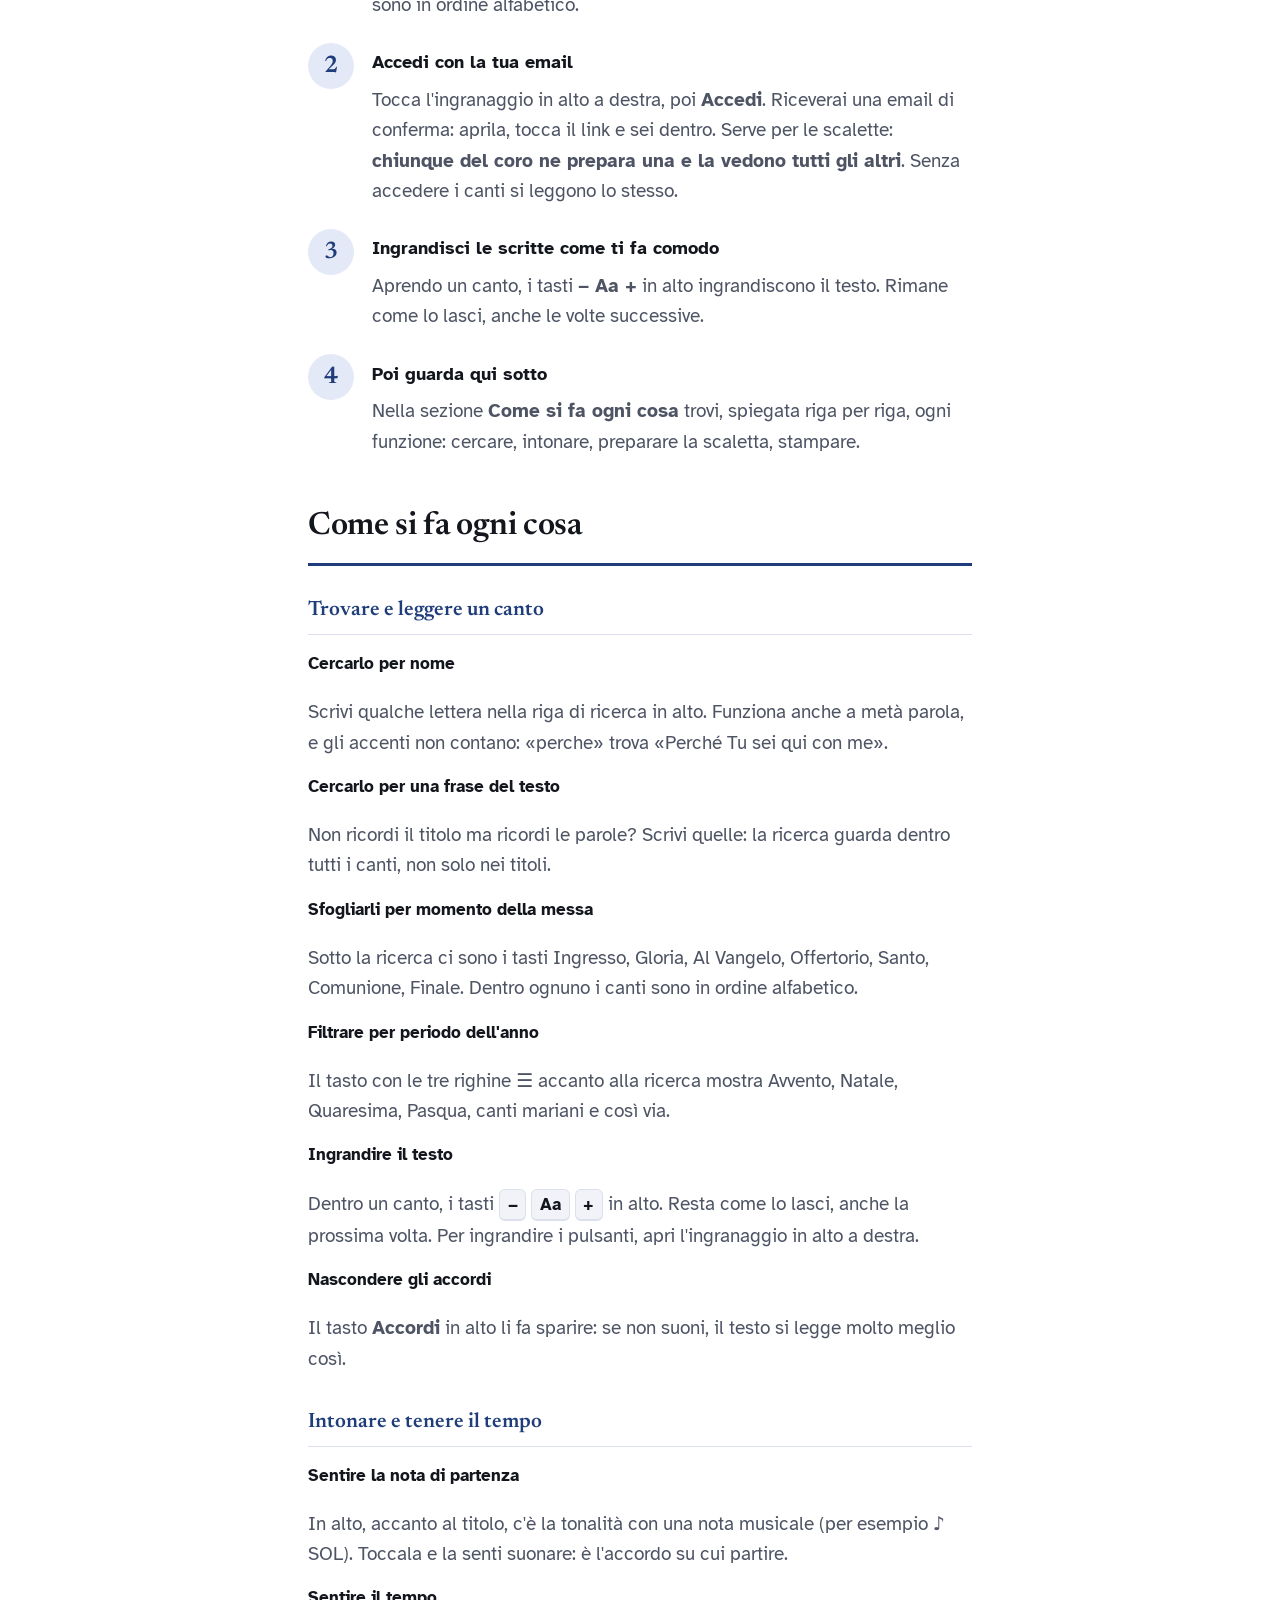
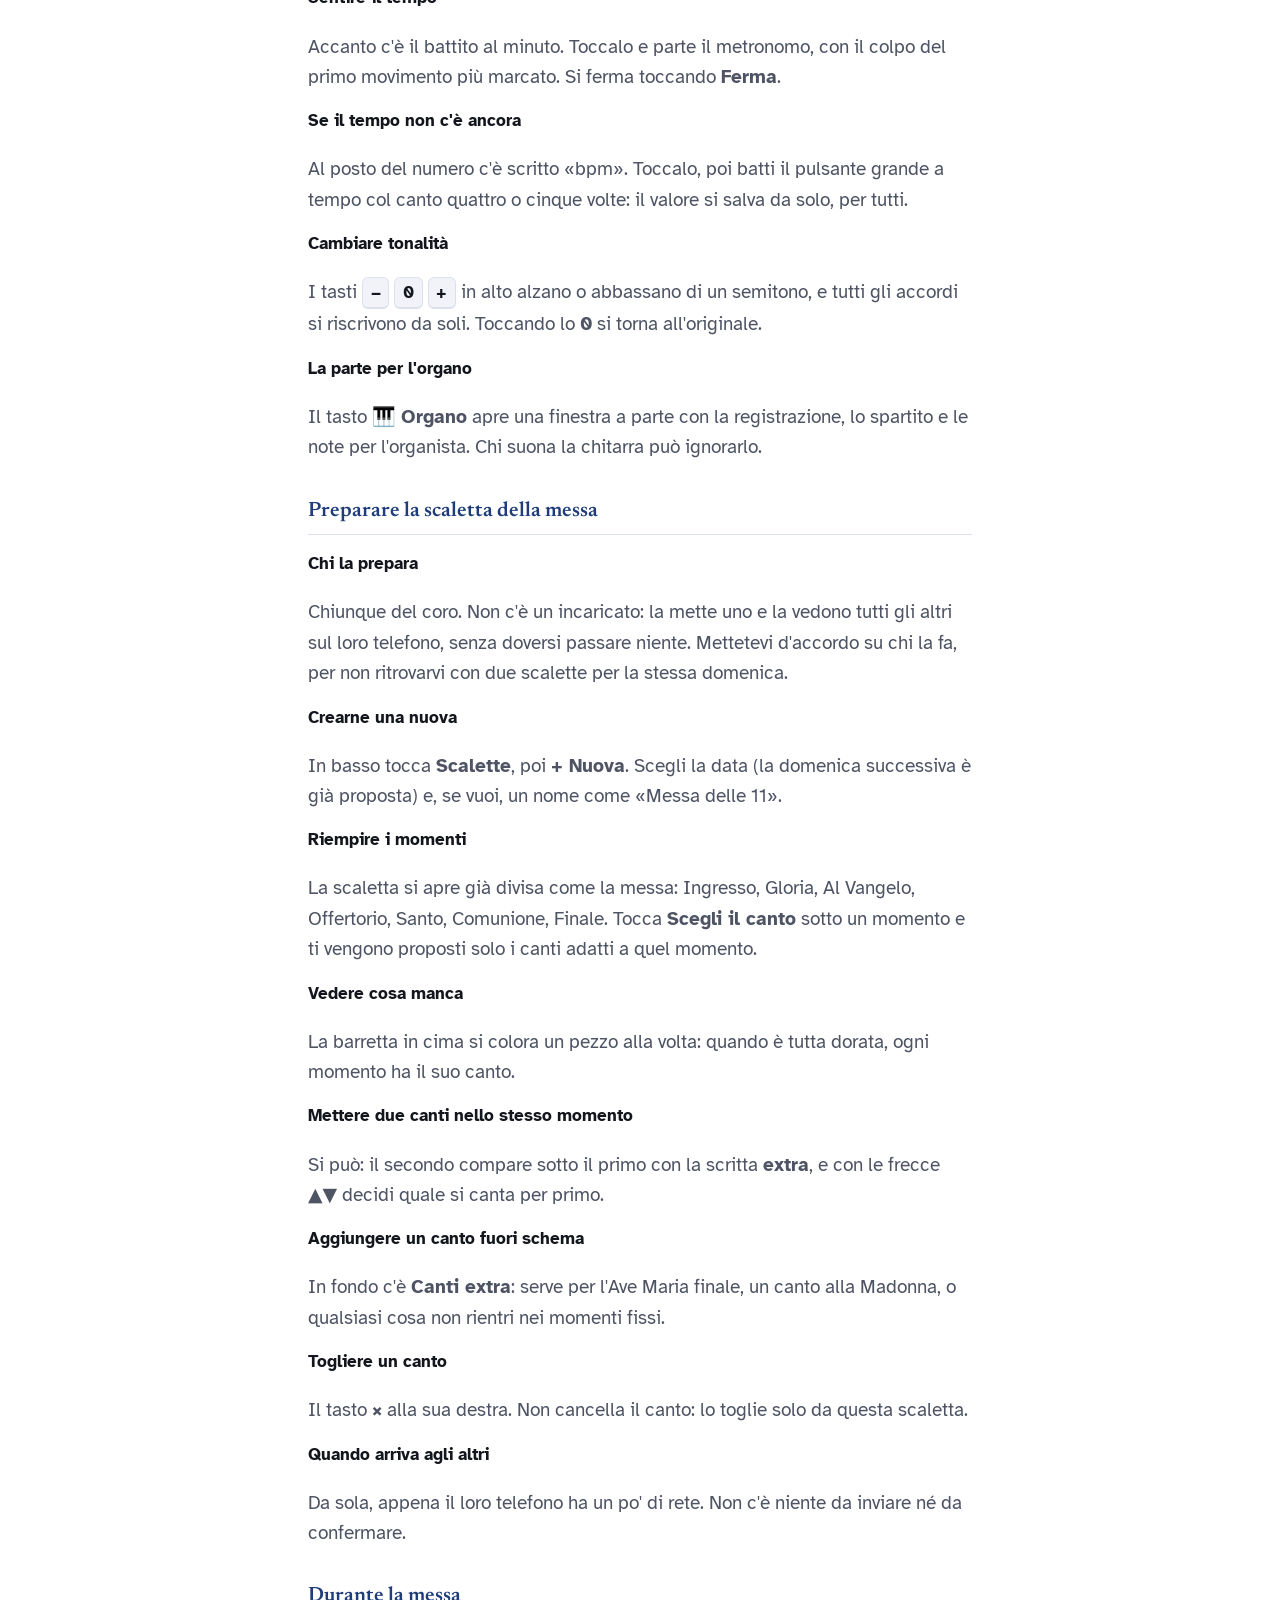
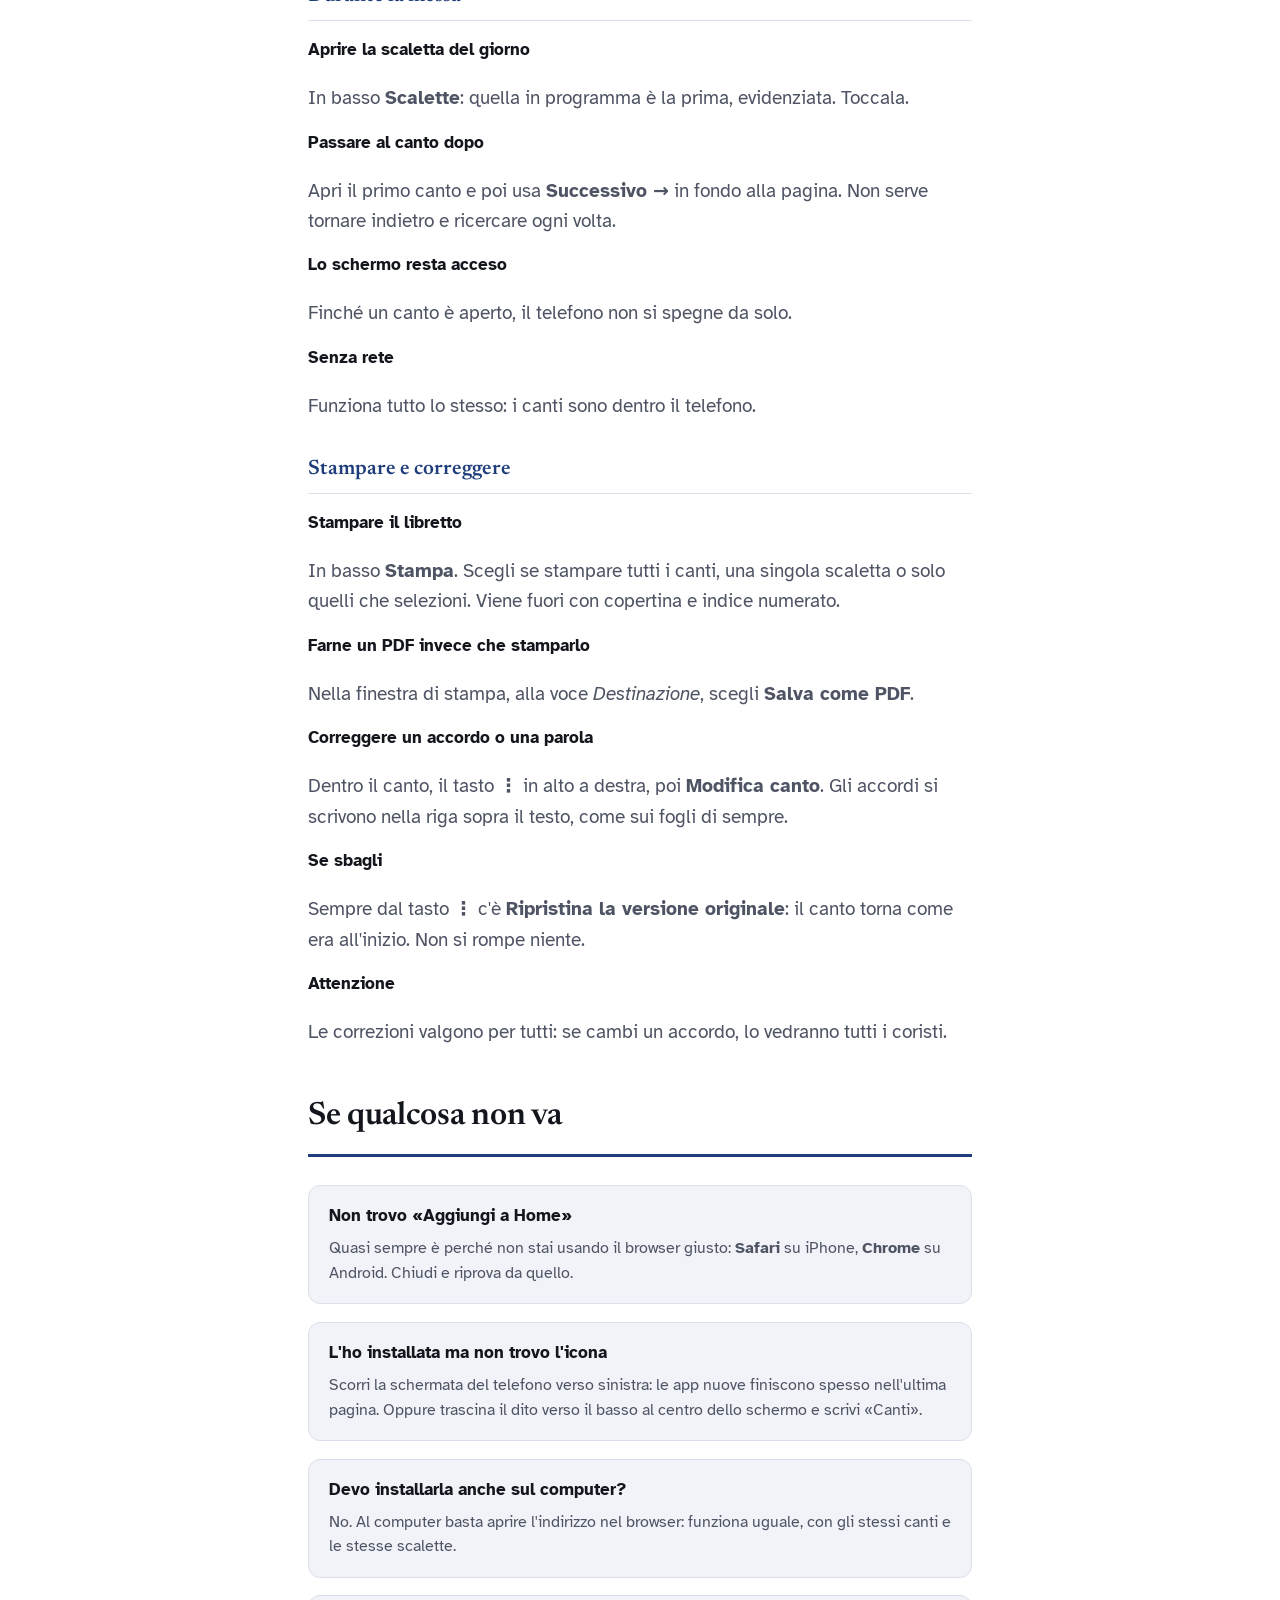
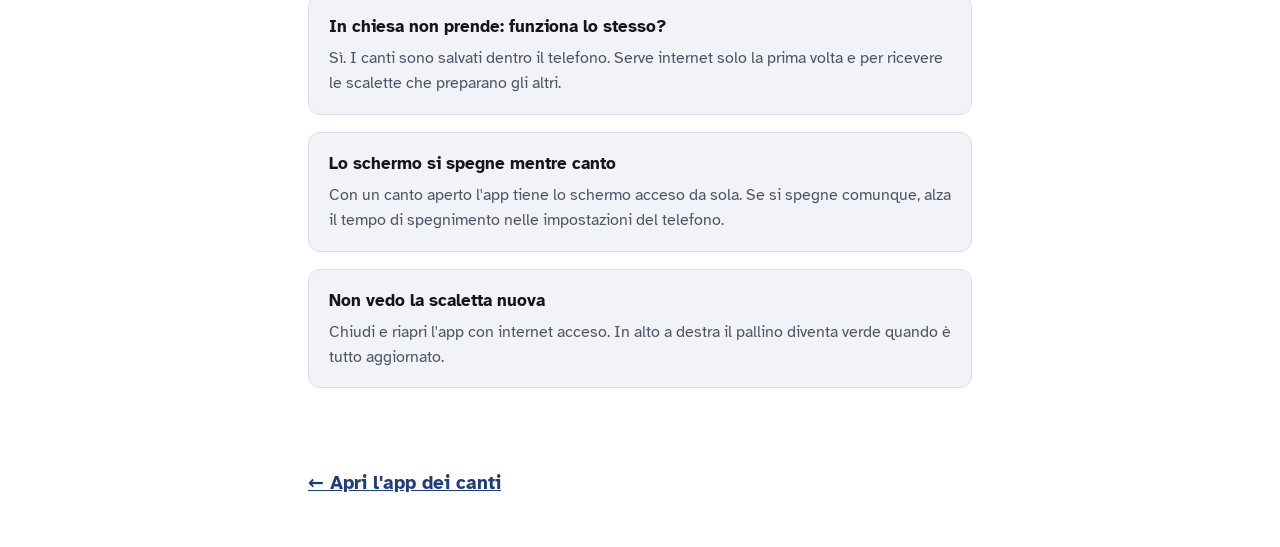
==== commit b8a56af3: "Guida in due parti, scalette condivise da tutti" ====
--- a/app/guida.html
+++ b/app/guida.html
@@ -167,6 +167,36 @@
 .btn-copy:hover { background: var(--lapis); color: var(--ground); }
 .btn-copy.done { background: var(--lapis); color: var(--ground); }
 
+/* -------------------------------------------------------------- le due parti */
+/* Prima si installa (una volta sola), poi si usa (sempre): tenerle separate
+   evita che chi ha già l'app rilegga le istruzioni di installazione. */
+
+.part {
+  background: var(--lapis);
+  color: var(--ground);
+  border-radius: 16px;
+  padding: 1.7rem 1.5rem;
+  display: flex;
+  flex-direction: column;
+  gap: .3rem;
+  margin-top: 1rem;
+}
+.part .num {
+  font-size: .76rem;
+  letter-spacing: .16em;
+  text-transform: uppercase;
+  font-weight: 700;
+  opacity: .7;
+}
+.part h2 {
+  font-family: var(--serif);
+  font-size: clamp(1.8rem, 6.5vw, 2.4rem);
+  font-weight: 600;
+  line-height: 1.1;
+  letter-spacing: -.01em;
+}
+.part p { font-size: 1.02rem; opacity: .88; margin-top: .25rem; }
+
 /* ------------------------------------------------------------------ scelta */
 
 .pick {
@@ -189,6 +219,17 @@
 .pick a:hover, .pick a:focus-visible { border-color: var(--lapis); transform: translateY(-2px); }
 .pick .big { font-size: 1.45rem; font-weight: 700; }
 .pick .small { font-size: .95rem; color: var(--ink-soft); }
+
+.skip {
+  margin-top: -1.4rem;
+  font-size: .97rem;
+}
+.skip a {
+  color: var(--ink-soft);
+  text-decoration: underline;
+  text-underline-offset: 3px;
+}
+.skip a:hover { color: var(--lapis); }
 
 /* ---------------------------------------------------------------- sezioni */
 
@@ -322,7 +363,15 @@
 @media print {
   body { background: #fff; color: #000; font-size: 12pt; }
   .wrap { max-width: none; padding: 0; gap: 1.5rem; }
-  .pick, .btn-copy { display: none; }
+  .pick, .btn-copy, .skip { display: none; }
+  .part {
+    background: none; color: #000; border-radius: 0;
+    padding: 0 0 2mm; margin-top: 4mm;
+    border-bottom: 2pt solid #000;
+    break-after: avoid;
+  }
+  .part .num { opacity: 1; color: #555; }
+  .part p { opacity: 1; color: #333; }
   .address .url { color: #000; text-decoration: none; }
   section { break-inside: avoid; }
   .steps li { break-inside: avoid; }
@@ -352,6 +401,12 @@
     <b>Se apri questa pagina da WhatsApp o dalla posta:</b> toccando il link potrebbe aprirsi una
     finestrella interna all'app, dove il pulsante per installare non c'è. In quel caso premi
     <b>Copia l'indirizzo</b> qui sopra e incollalo in Safari (iPhone) o Chrome (Android).
+  </div>
+
+  <div class="part">
+    <span class="num">Prima parte</span>
+    <h2>Installarla</h2>
+    <p>Si fa una volta sola, in due minuti. Scegli qui sotto che apparecchio usi.</p>
   </div>
 
   <div class="pick">
@@ -369,6 +424,8 @@
     </a>
   </div>
 
+  <p class="skip"><a href="#usarla">Ce l'ho già installata &rarr; portami direttamente a come si usa</a></p>
+
   <!-- ------------------------------------------------------------ iPhone -->
   <section id="iphone">
     <h2>Se hai un iPhone</h2>
@@ -511,6 +568,12 @@
     </ol>
   </section>
 
+  <div class="part" id="usarla">
+    <span class="num">Seconda parte</span>
+    <h2>Usarla</h2>
+    <p>Da qui in poi vale per tutti, telefono o computer che sia: l'app è la stessa.</p>
+  </div>
+
   <!-- ------------------------------------------------------------- primo uso -->
   <section id="primo-uso">
     <h2>La prima volta che la apri</h2>
@@ -524,8 +587,9 @@
       <li><div class="body">
         <h3>Accedi con la tua email</h3>
         <p>Tocca l'ingranaggio in alto a destra, poi <strong>Accedi</strong>. Riceverai una email di
-          conferma: aprila, tocca il link e sei dentro. Serve per vedere la scaletta preparata dal
-          maestro — senza accedere i canti si leggono lo stesso.</p>
+          conferma: aprila, tocca il link e sei dentro. Serve per le scalette: <strong>chiunque del
+          coro ne prepara una e la vedono tutti gli altri</strong>. Senza accedere i canti si
+          leggono lo stesso.</p>
       </div></li>
 
       <li><div class="body">
@@ -607,6 +671,11 @@
       <div>
         <h3>Preparare la scaletta della messa</h3>
         <dl>
+          <dt>Chi la prepara</dt>
+          <dd>Chiunque del coro. Non c'è un incaricato: la mette uno e la vedono tutti gli altri
+            sul loro telefono, senza doversi passare niente. Mettetevi d'accordo su chi la fa,
+            per non ritrovarvi con due scalette per la stessa domenica.</dd>
+
           <dt>Crearne una nuova</dt>
           <dd>In basso tocca <b>Scalette</b>, poi <b>+ Nuova</b>. Scegli la data (la domenica
             successiva è già proposta) e, se vuoi, un nome come «Messa delle 11».</dd>
@@ -631,6 +700,10 @@
           <dt>Togliere un canto</dt>
           <dd>Il tasto <b>×</b> alla sua destra. Non cancella il canto: lo toglie solo da questa
             scaletta.</dd>
+
+          <dt>Quando arriva agli altri</dt>
+          <dd>Da sola, appena il loro telefono ha un po' di rete. Non c'è niente da inviare né da
+            confermare.</dd>
         </dl>
       </div>
 
@@ -700,8 +773,8 @@
       </div>
       <div>
         <h3>In chiesa non prende: funziona lo stesso?</h3>
-        <p>Sì. I canti sono salvati dentro il telefono. Serve internet solo la prima volta e quando
-          il maestro cambia la scaletta.</p>
+        <p>Sì. I canti sono salvati dentro il telefono. Serve internet solo la prima volta e per
+          ricevere le scalette che preparano gli altri.</p>
       </div>
       <div>
         <h3>Lo schermo si spegne mentre canto</h3>
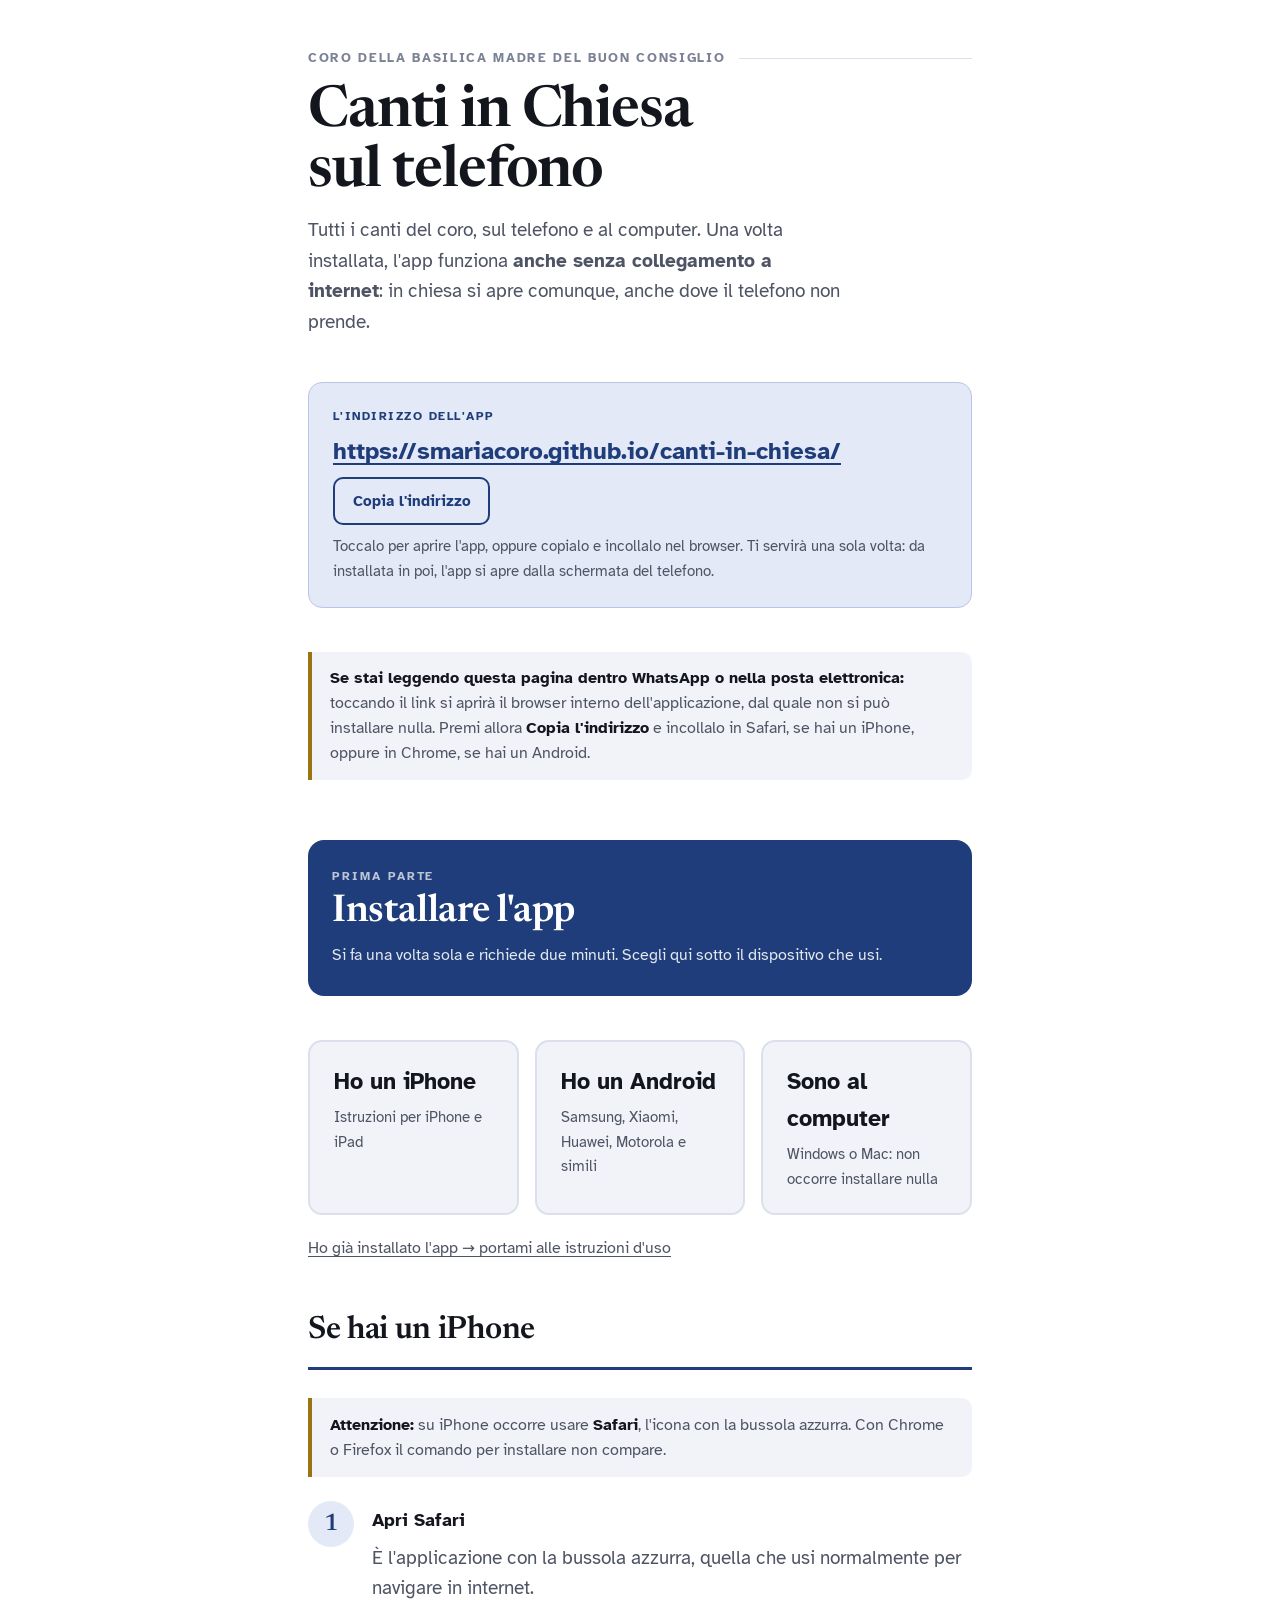
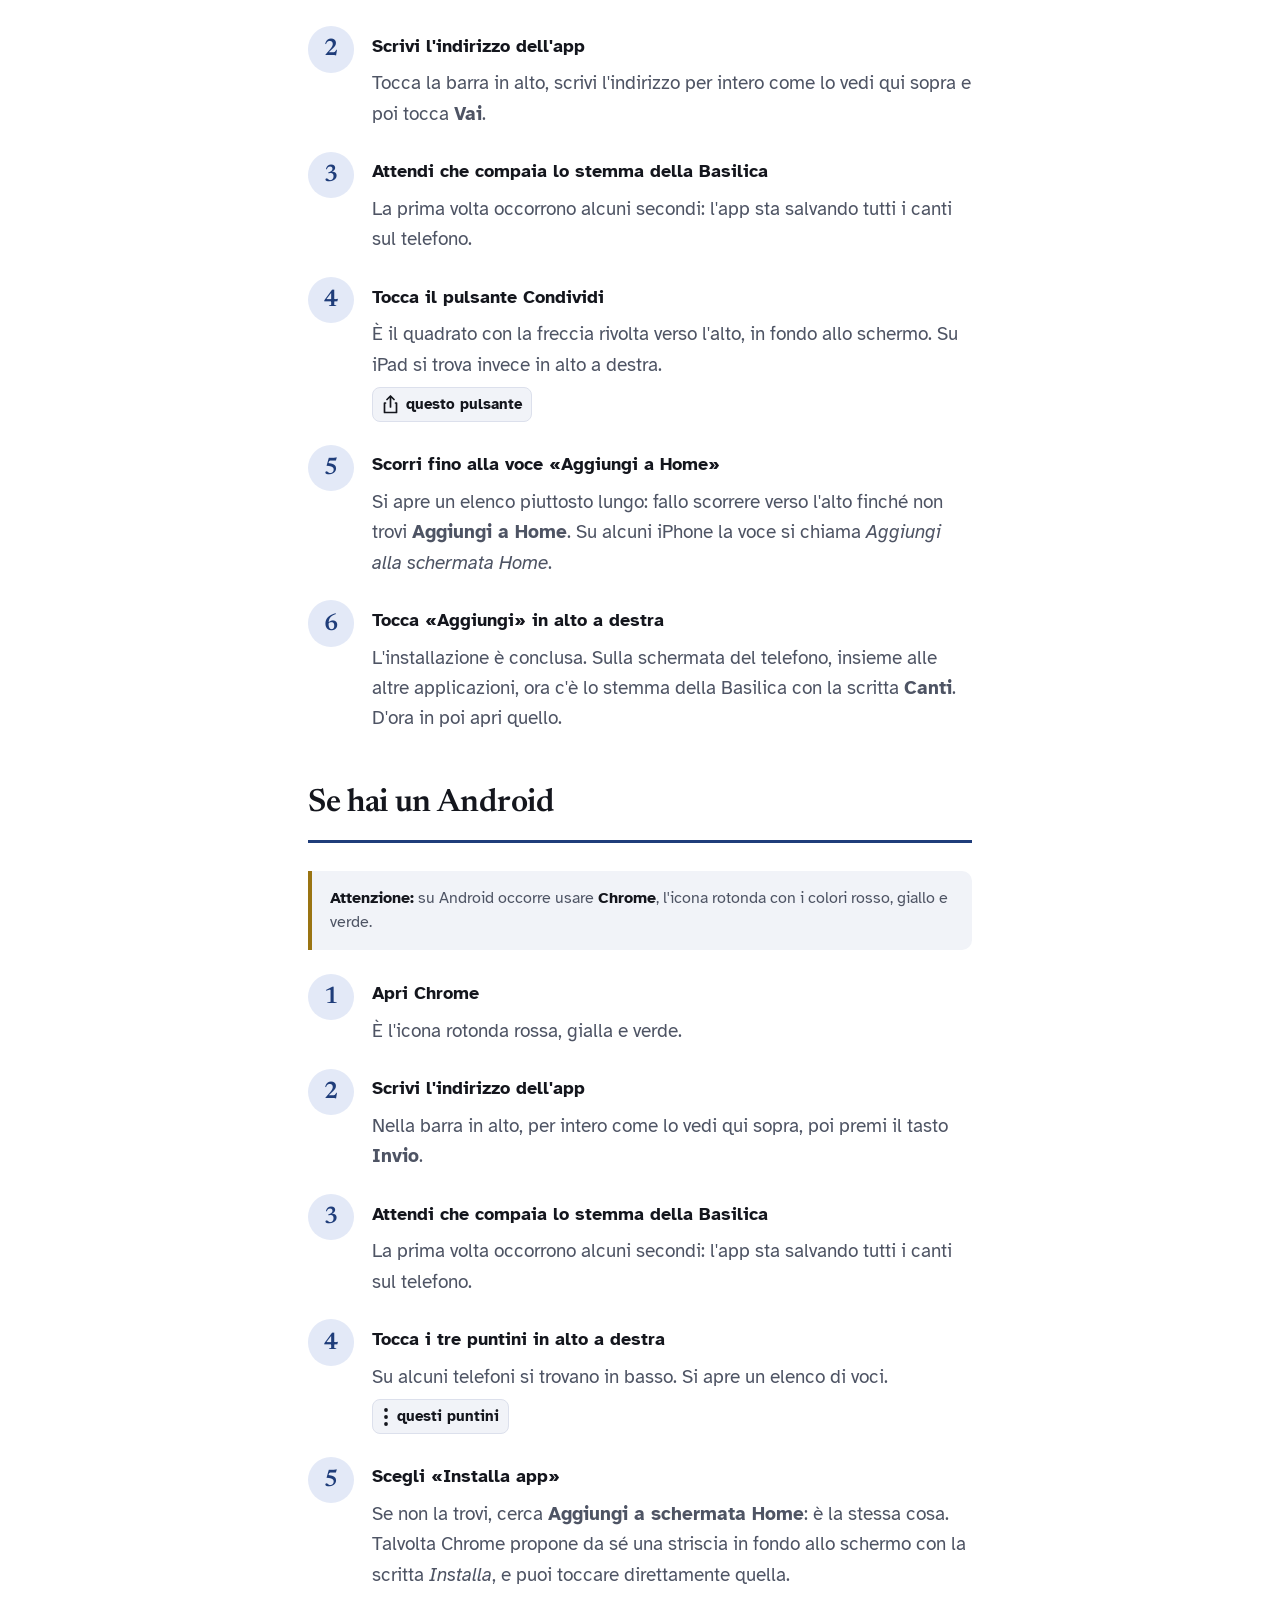
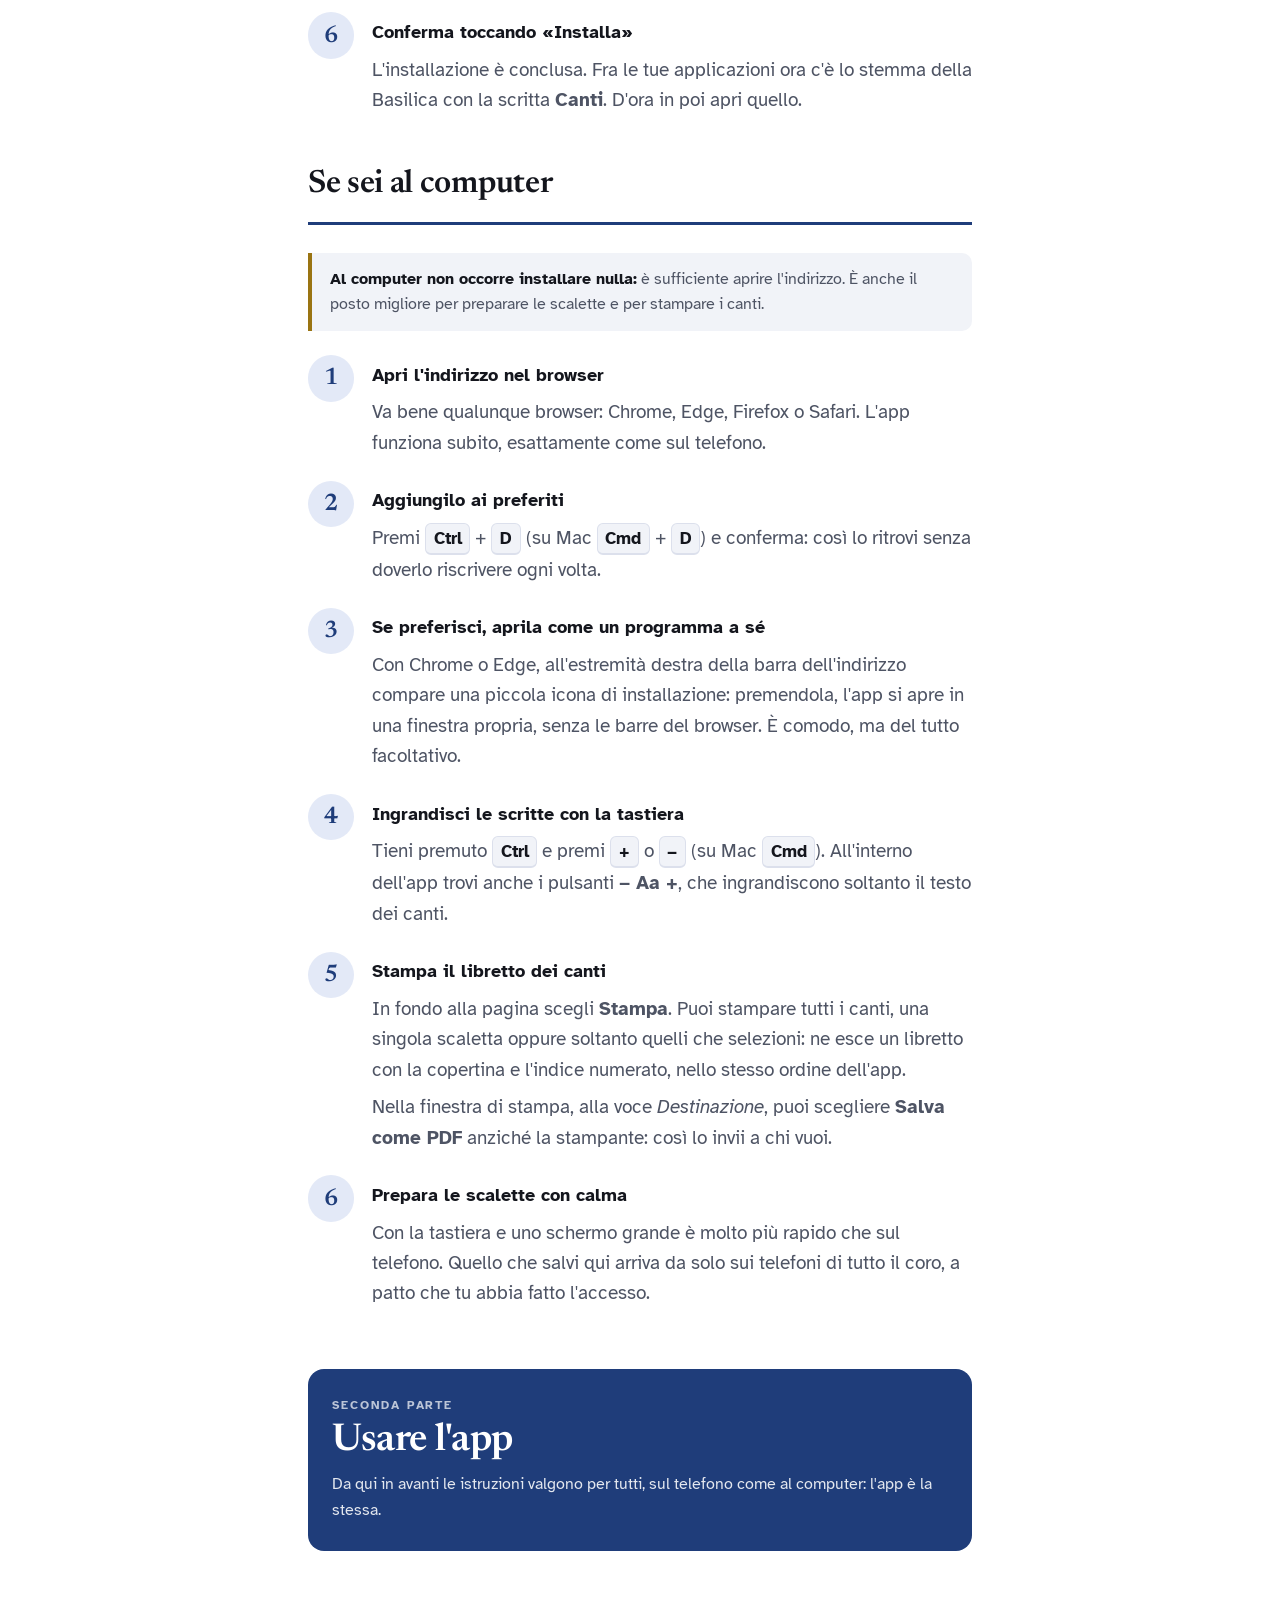
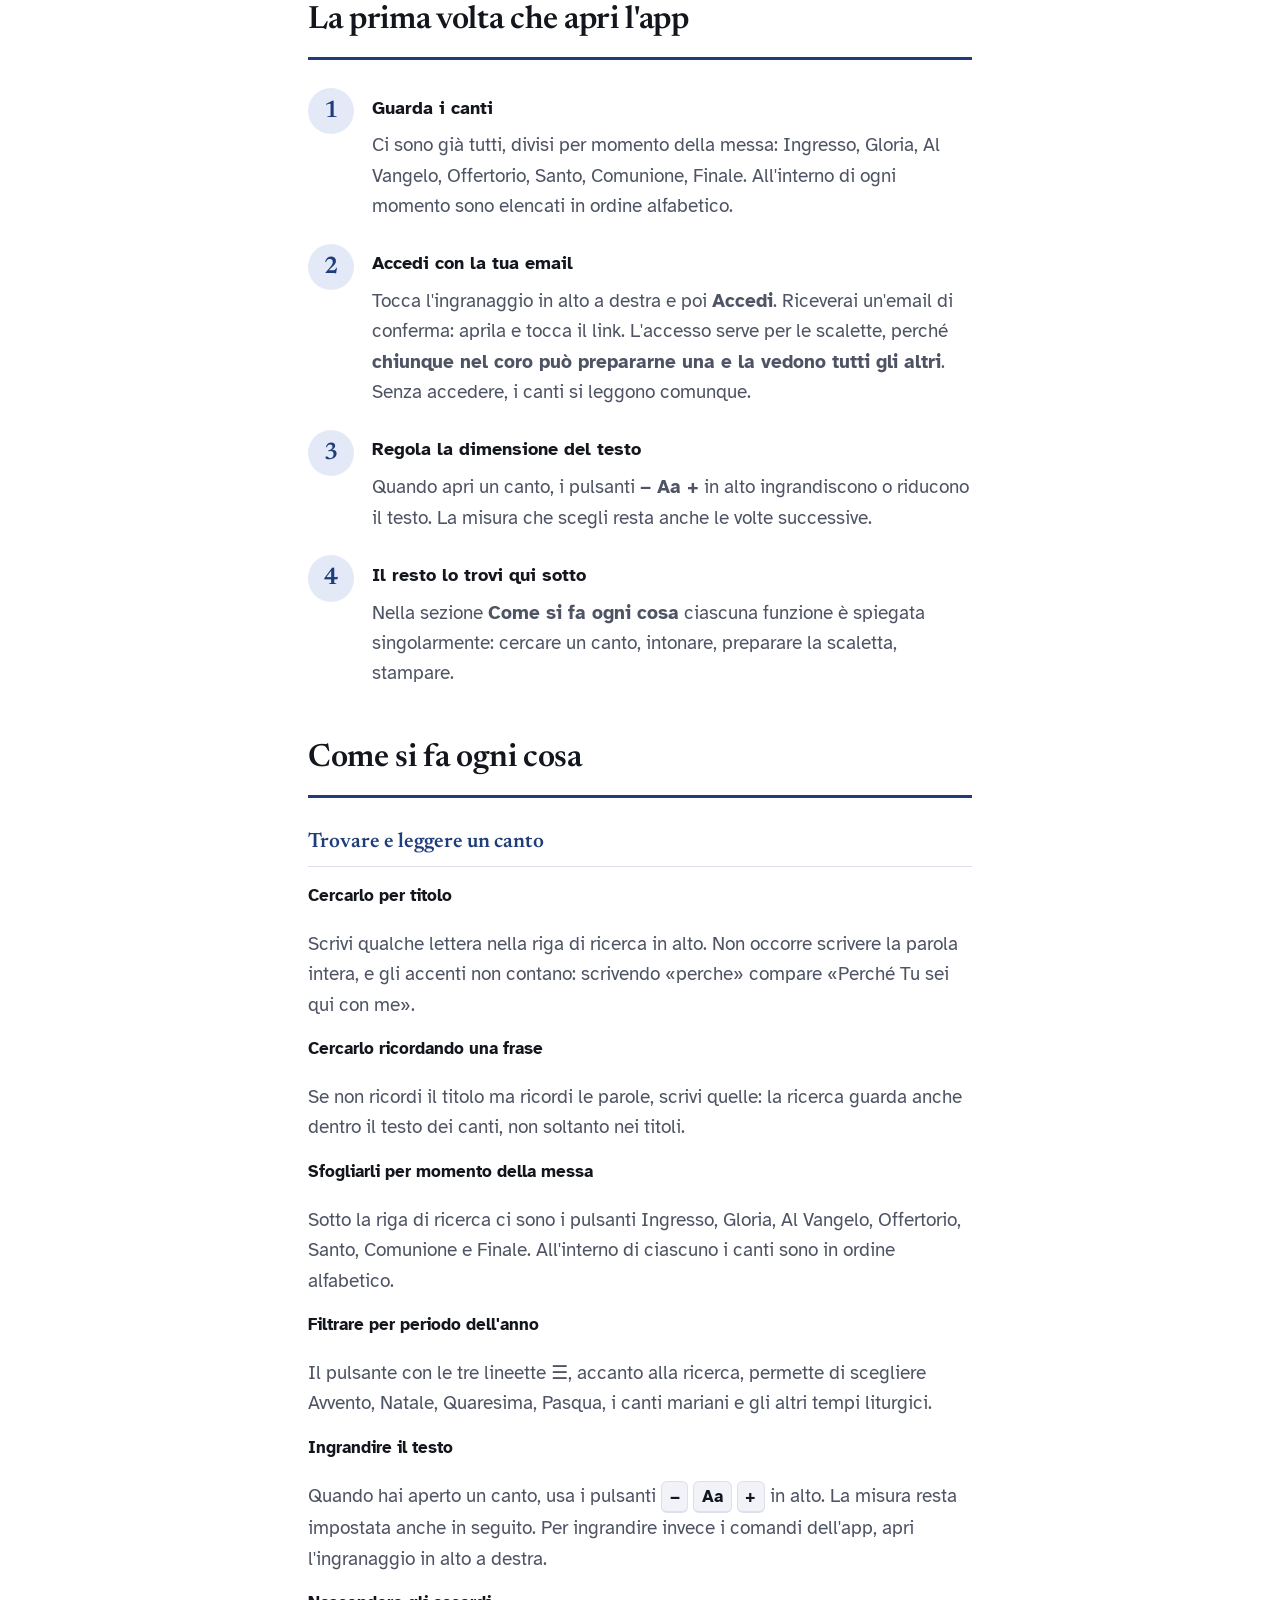
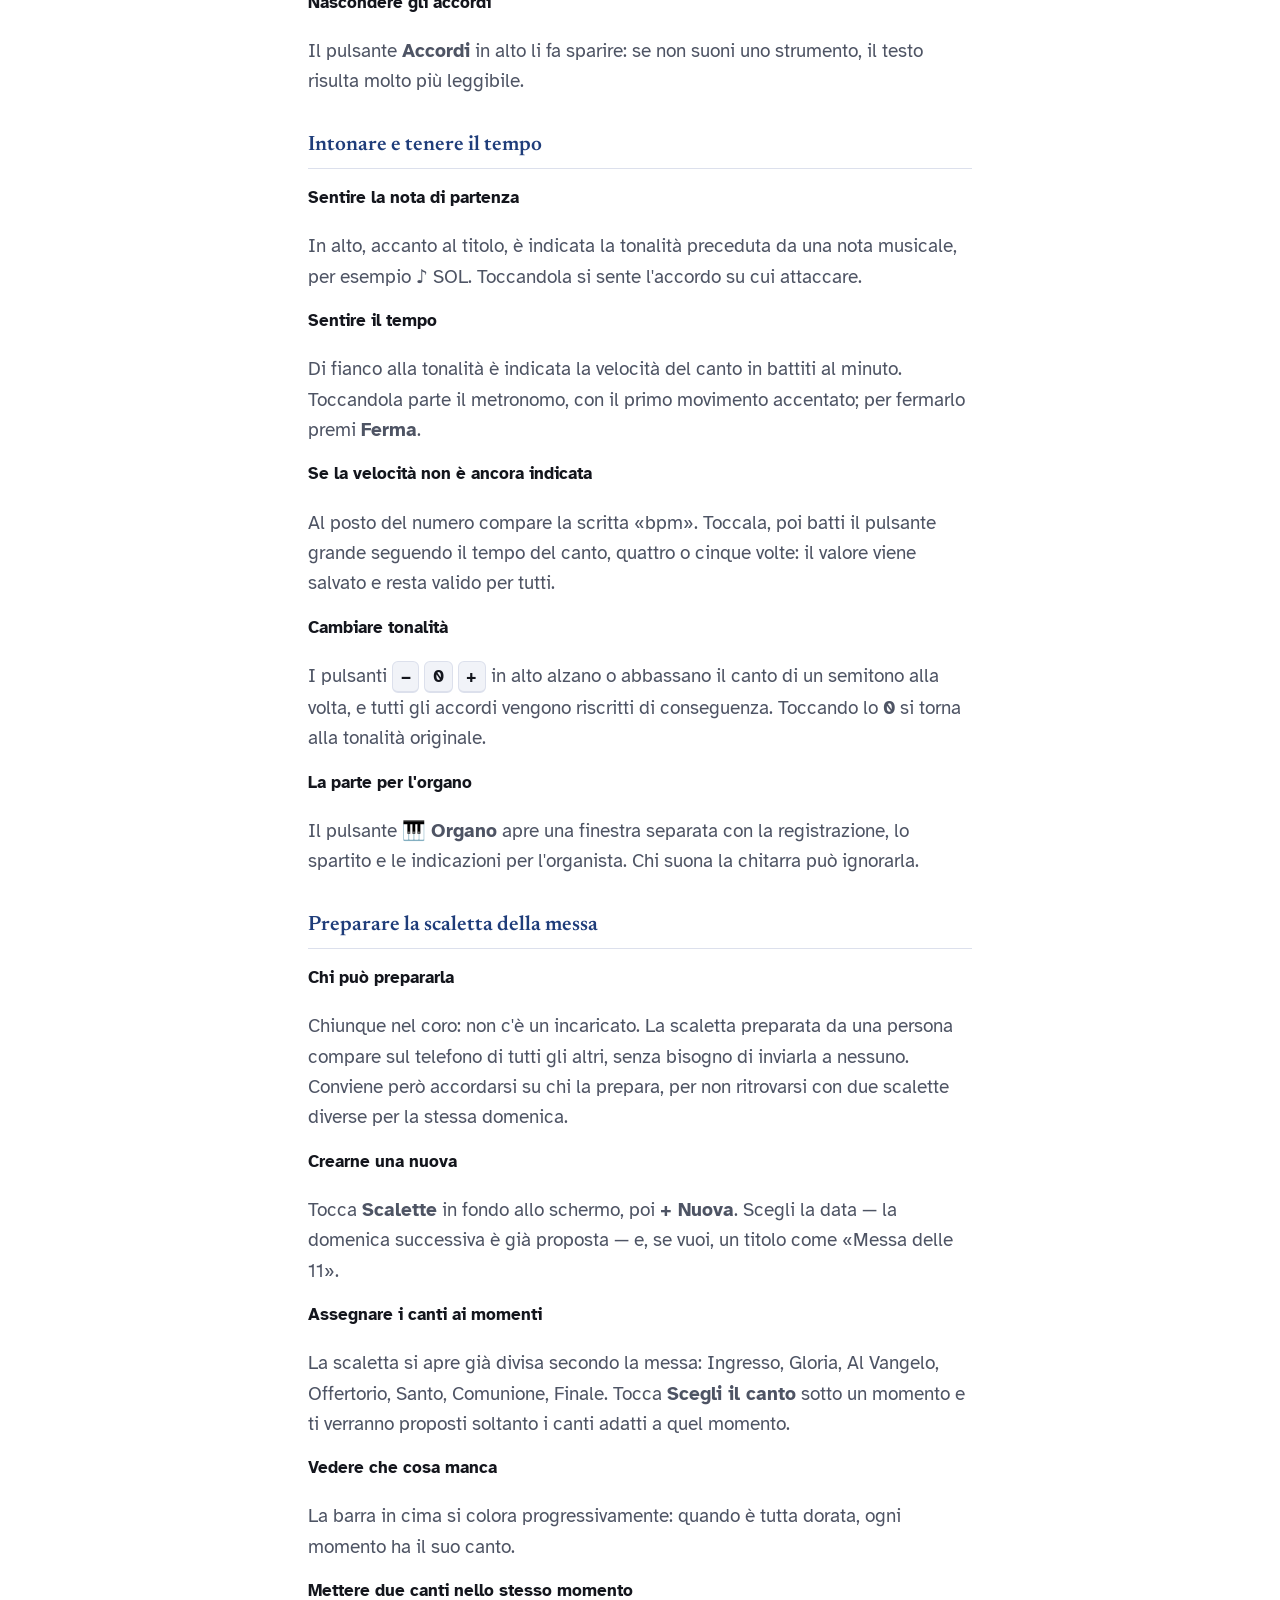
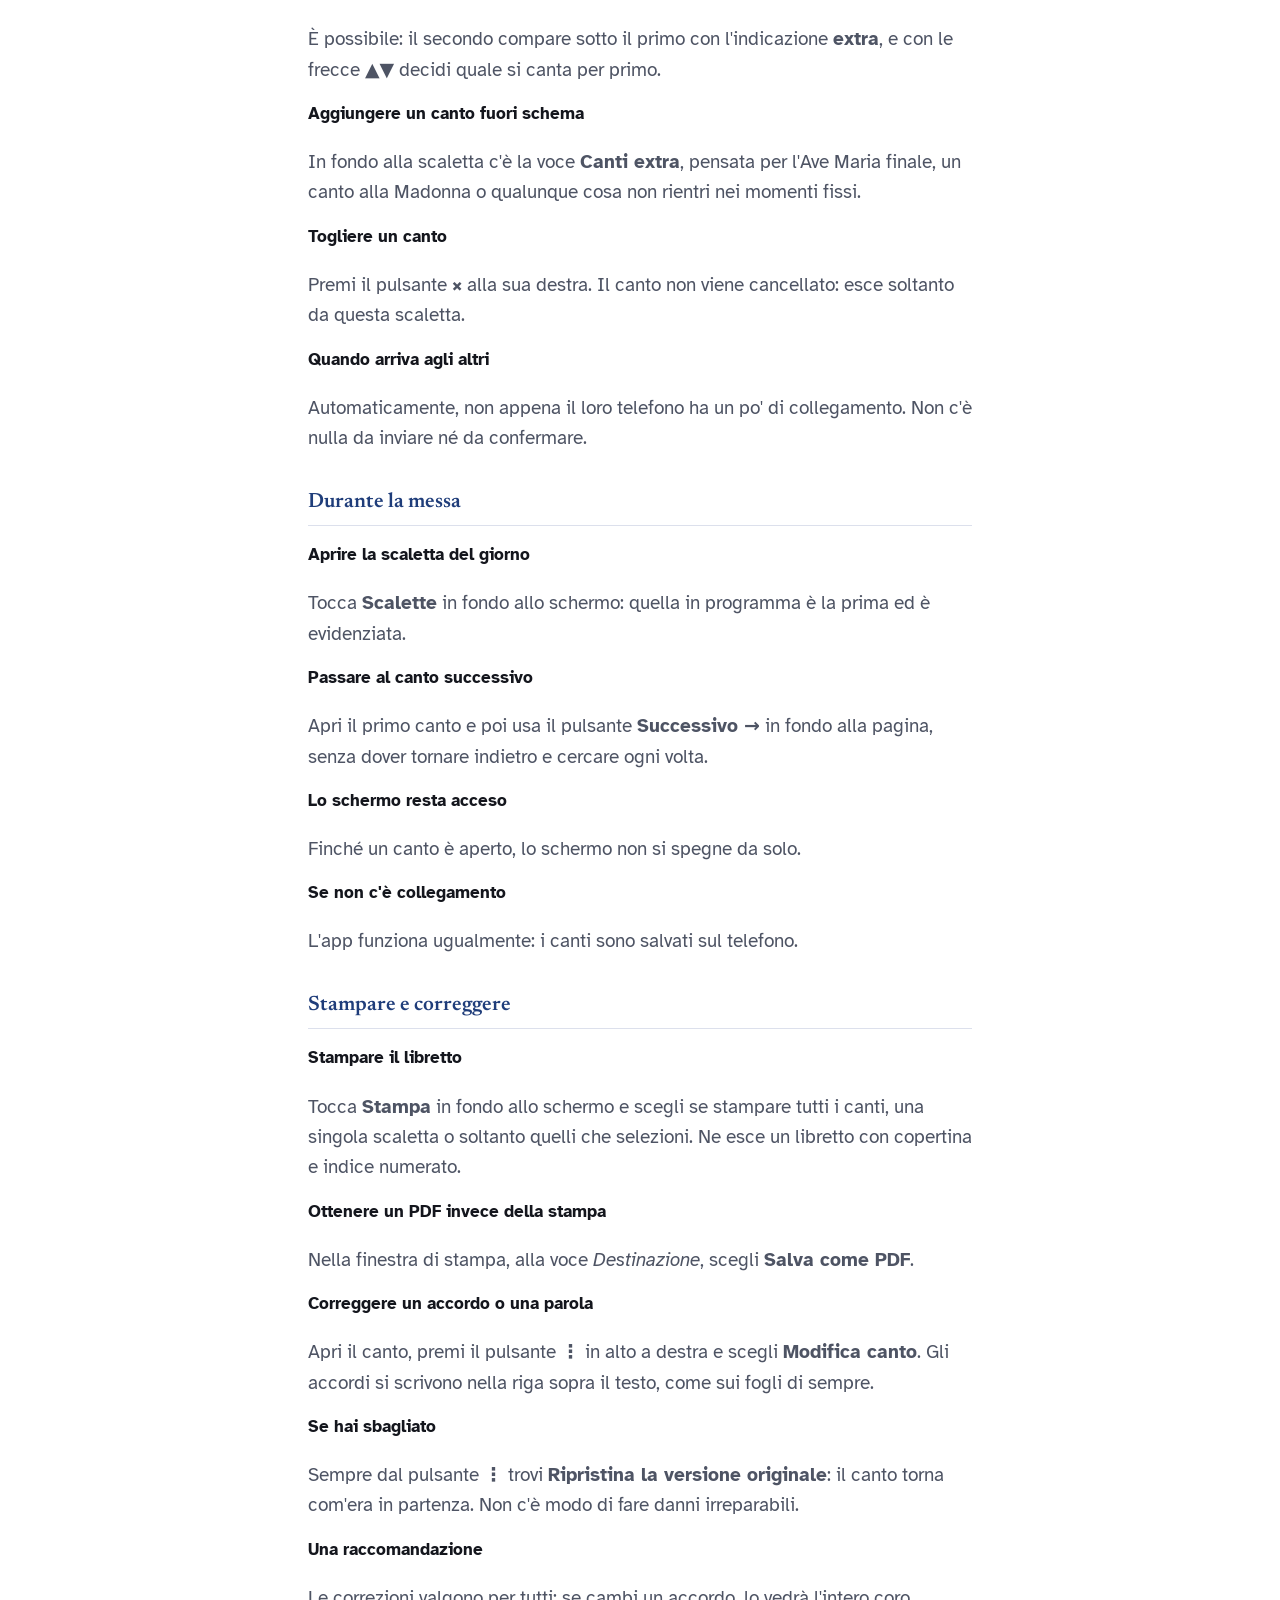
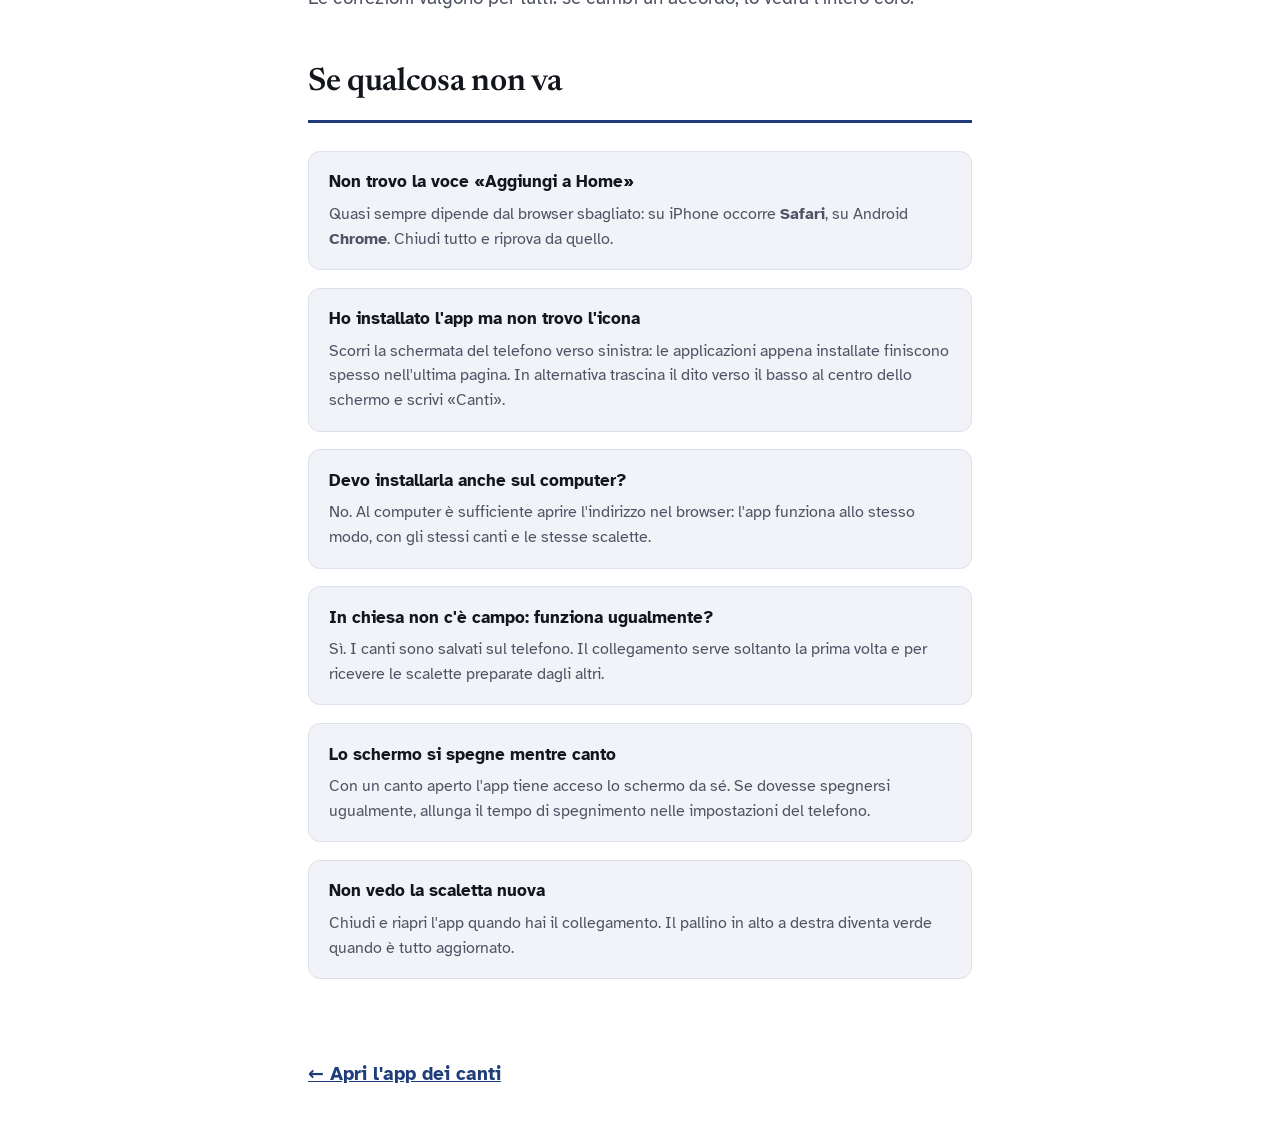
==== commit 4ebb03fb: "Revisione linguistica della guida" ====
--- a/app/guida.html
+++ b/app/guida.html
@@ -383,8 +383,9 @@
   <header>
     <div class="crest">Coro della Basilica Madre del Buon Consiglio</div>
     <h1>Canti in Chiesa sul telefono</h1>
-    <p class="lede">Tutti i canti del coro, sul telefono e al computer. Una volta installata funziona
-      <strong>anche senza internet</strong>: in chiesa si apre subito, pure se il telefono non prende.</p>
+    <p class="lede">Tutti i canti del coro, sul telefono e al computer. Una volta installata,
+      l'app funziona <strong>anche senza collegamento a internet</strong>: in chiesa si apre
+      comunque, anche dove il telefono non prende.</p>
   </header>
 
   <div class="address">
@@ -393,80 +394,87 @@
     <div class="actions">
       <button class="btn-copy" id="copy-url" type="button">Copia l'indirizzo</button>
     </div>
-    <p class="note">Toccalo per aprirlo subito, oppure copialo e incollalo nel browser.
-      Serve una volta sola: dopo averlo installato non ti servirà più.</p>
+    <p class="note">Toccalo per aprire l'app, oppure copialo e incollalo nel browser.
+      Ti servirà una sola volta: da installata in poi, l'app si apre dalla schermata del telefono.</p>
   </div>
 
   <div class="aside">
-    <b>Se apri questa pagina da WhatsApp o dalla posta:</b> toccando il link potrebbe aprirsi una
-    finestrella interna all'app, dove il pulsante per installare non c'è. In quel caso premi
-    <b>Copia l'indirizzo</b> qui sopra e incollalo in Safari (iPhone) o Chrome (Android).
+    <b>Se stai leggendo questa pagina dentro WhatsApp o nella posta elettronica:</b>
+    toccando il link si aprirà il browser interno dell'applicazione, dal quale non si può
+    installare nulla. Premi allora <b>Copia l'indirizzo</b> e incollalo in Safari, se hai un
+    iPhone, oppure in Chrome, se hai un Android.
   </div>
 
   <div class="part">
     <span class="num">Prima parte</span>
-    <h2>Installarla</h2>
-    <p>Si fa una volta sola, in due minuti. Scegli qui sotto che apparecchio usi.</p>
+    <h2>Installare l'app</h2>
+    <p>Si fa una volta sola e richiede due minuti. Scegli qui sotto il dispositivo che usi.</p>
   </div>
 
   <div class="pick">
     <a href="#iphone">
       <span class="big">Ho un iPhone</span>
-      <span class="small">Vai alle istruzioni per iPhone e iPad</span>
+      <span class="small">Istruzioni per iPhone e iPad</span>
     </a>
     <a href="#android">
       <span class="big">Ho un Android</span>
-      <span class="small">Samsung, Xiaomi, Huawei, Motorola…</span>
+      <span class="small">Samsung, Xiaomi, Huawei, Motorola e simili</span>
     </a>
     <a href="#computer">
       <span class="big">Sono al computer</span>
-      <span class="small">Windows o Mac: non serve installare niente</span>
+      <span class="small">Windows o Mac: non occorre installare nulla</span>
     </a>
   </div>
 
-  <p class="skip"><a href="#usarla">Ce l'ho già installata &rarr; portami direttamente a come si usa</a></p>
+  <p class="skip"><a href="#usarla">Ho già installato l'app &rarr; portami alle istruzioni d'uso</a></p>
 
   <!-- ------------------------------------------------------------ iPhone -->
   <section id="iphone">
     <h2>Se hai un iPhone</h2>
 
     <div class="aside" style="margin-bottom:1.5rem">
-      <b>Importante:</b> su iPhone deve essere usato <b>Safari</b>, la bussola azzurra.
-      Con Chrome o Firefox il pulsante per installare non compare.
+      <b>Attenzione:</b> su iPhone occorre usare <b>Safari</b>, l'icona con la bussola azzurra.
+      Con Chrome o Firefox il comando per installare non compare.
     </div>
 
     <ol class="steps">
       <li><div class="body">
         <h3>Apri Safari</h3>
-        <p>È l'icona con la bussola azzurra, quella che usi di solito per andare su internet.</p>
+        <p>È l'applicazione con la bussola azzurra, quella che usi normalmente per navigare
+          in internet.</p>
       </div></li>
 
       <li><div class="body">
         <h3>Scrivi l'indirizzo dell'app</h3>
-        <p>Toccando la barra in alto e scrivendolo per intero, come lo vedi scritto sopra. Poi tocca <strong>Vai</strong>.</p>
-      </div></li>
-
-      <li><div class="body">
-        <h3>Aspetta che compaia lo stemma della Basilica</h3>
-        <p>La prima volta ci mette qualche secondo: sta scaricando tutti i canti nel telefono.</p>
+        <p>Tocca la barra in alto, scrivi l'indirizzo per intero come lo vedi qui sopra e poi
+          tocca <strong>Vai</strong>.</p>
+      </div></li>
+
+      <li><div class="body">
+        <h3>Attendi che compaia lo stemma della Basilica</h3>
+        <p>La prima volta occorrono alcuni secondi: l'app sta salvando tutti i canti sul
+          telefono.</p>
       </div></li>
 
       <li><div class="body">
         <h3>Tocca il pulsante Condividi</h3>
-        <p>È il quadratino con la freccia che punta in su, in fondo allo schermo (su iPad è in alto a destra).</p>
+        <p>È il quadrato con la freccia rivolta verso l'alto, in fondo allo schermo. Su iPad si
+          trova invece in alto a destra.</p>
         <p><span class="glyph"><svg width="15" height="19" viewBox="0 0 15 19" fill="none" aria-hidden="true"><path d="M7.5 1v11M7.5 1L4 4.5M7.5 1L11 4.5" stroke="currentColor" stroke-width="1.7" stroke-linecap="round" stroke-linejoin="round"/><path d="M2.5 8H1.5v9.5h12V8h-1" stroke="currentColor" stroke-width="1.7" stroke-linecap="round" stroke-linejoin="round"/></svg> questo pulsante</span></p>
       </div></li>
 
       <li><div class="body">
-        <h3>Scorri e tocca «Aggiungi a Home»</h3>
-        <p>Si apre un elenco lungo: trascinalo verso l'alto finché non trovi la voce
-          <strong>Aggiungi a Home</strong> (in alcuni telefoni si chiama <em>Aggiungi alla schermata Home</em>).</p>
+        <h3>Scorri fino alla voce «Aggiungi a Home»</h3>
+        <p>Si apre un elenco piuttosto lungo: fallo scorrere verso l'alto finché non trovi
+          <strong>Aggiungi a Home</strong>. Su alcuni iPhone la voce si chiama
+          <em>Aggiungi alla schermata Home</em>.</p>
       </div></li>
 
       <li><div class="body">
         <h3>Tocca «Aggiungi» in alto a destra</h3>
-        <p>Fatto. Sulla schermata del telefono, insieme alle altre app, è comparso lo stemma
-          della Basilica con scritto <strong>Canti</strong>. Da adesso apri quello.</p>
+        <p>L'installazione è conclusa. Sulla schermata del telefono, insieme alle altre
+          applicazioni, ora c'è lo stemma della Basilica con la scritta <strong>Canti</strong>.
+          D'ora in poi apri quello.</p>
       </div></li>
     </ol>
   </section>
@@ -476,41 +484,45 @@
     <h2>Se hai un Android</h2>
 
     <div class="aside" style="margin-bottom:1.5rem">
-      <b>Importante:</b> su Android va usato <b>Chrome</b>, il cerchio colorato rosso, giallo e verde.
+      <b>Attenzione:</b> su Android occorre usare <b>Chrome</b>, l'icona rotonda con i colori
+      rosso, giallo e verde.
     </div>
 
     <ol class="steps">
       <li><div class="body">
         <h3>Apri Chrome</h3>
-        <p>È l'icona rotonda coi colori rosso, giallo e verde.</p>
+        <p>È l'icona rotonda rossa, gialla e verde.</p>
       </div></li>
 
       <li><div class="body">
         <h3>Scrivi l'indirizzo dell'app</h3>
-        <p>Nella barra in alto, per intero come lo vedi scritto sopra. Poi tocca il tasto <strong>invio</strong>.</p>
-      </div></li>
-
-      <li><div class="body">
-        <h3>Aspetta che compaia lo stemma della Basilica</h3>
-        <p>La prima volta ci mette qualche secondo: sta scaricando tutti i canti nel telefono.</p>
+        <p>Nella barra in alto, per intero come lo vedi qui sopra, poi premi il tasto
+          <strong>Invio</strong>.</p>
+      </div></li>
+
+      <li><div class="body">
+        <h3>Attendi che compaia lo stemma della Basilica</h3>
+        <p>La prima volta occorrono alcuni secondi: l'app sta salvando tutti i canti sul
+          telefono.</p>
       </div></li>
 
       <li><div class="body">
         <h3>Tocca i tre puntini in alto a destra</h3>
-        <p>Su alcuni telefoni sono in basso. Si apre un elenco di voci.</p>
+        <p>Su alcuni telefoni si trovano in basso. Si apre un elenco di voci.</p>
         <p><span class="glyph"><svg width="6" height="20" viewBox="0 0 6 20" aria-hidden="true"><circle cx="3" cy="3" r="1.9" fill="currentColor"/><circle cx="3" cy="10" r="1.9" fill="currentColor"/><circle cx="3" cy="17" r="1.9" fill="currentColor"/></svg> questi puntini</span></p>
       </div></li>
 
       <li><div class="body">
-        <h3>Tocca «Installa app»</h3>
-        <p>Se non la vedi, cerca <strong>Aggiungi a schermata Home</strong>: è la stessa cosa.
-          A volte Chrome propone da solo una striscia in basso con scritto <em>Installa</em>: va benissimo toccare quella.</p>
+        <h3>Scegli «Installa app»</h3>
+        <p>Se non la trovi, cerca <strong>Aggiungi a schermata Home</strong>: è la stessa cosa.
+          Talvolta Chrome propone da sé una striscia in fondo allo schermo con la scritta
+          <em>Installa</em>, e puoi toccare direttamente quella.</p>
       </div></li>
 
       <li><div class="body">
         <h3>Conferma toccando «Installa»</h3>
-        <p>Fatto. Fra le tue app è comparso lo stemma della Basilica con scritto
-          <strong>Canti</strong>. Da adesso apri quello.</p>
+        <p>L'installazione è conclusa. Fra le tue applicazioni ora c'è lo stemma della Basilica
+          con la scritta <strong>Canti</strong>. D'ora in poi apri quello.</p>
       </div></li>
     </ol>
   </section>
@@ -520,88 +532,93 @@
     <h2>Se sei al computer</h2>
 
     <div class="aside" style="margin-bottom:1.5rem">
-      <b>Buona notizia:</b> al computer non c'è niente da installare. Basta aprire l'indirizzo.
-      È il posto migliore per preparare le scalette e per stampare i canti.
+      <b>Al computer non occorre installare nulla:</b> è sufficiente aprire l'indirizzo.
+      È anche il posto migliore per preparare le scalette e per stampare i canti.
     </div>
 
     <ol class="steps">
       <li><div class="body">
         <h3>Apri l'indirizzo nel browser</h3>
-        <p>Va bene qualunque browser: Chrome, Edge, Firefox o Safari. Funziona subito,
+        <p>Va bene qualunque browser: Chrome, Edge, Firefox o Safari. L'app funziona subito,
           esattamente come sul telefono.</p>
       </div></li>
 
       <li><div class="body">
-        <h3>Mettilo tra i preferiti</h3>
-        <p>Premi <strong>Ctrl + D</strong> (su Mac <strong>Cmd + D</strong>) e dai invio: così lo
-          ritrovi senza doverlo riscrivere.</p>
-      </div></li>
-
-      <li><div class="body">
-        <h3>Se vuoi, tienila come un programma a parte</h3>
-        <p>Con Chrome o Edge, in fondo alla barra dell'indirizzo compare una piccola icona di
-          installazione: cliccandola l'app si apre in una finestra sua, senza le barre del browser.
-          È comodo ma del tutto facoltativo.</p>
+        <h3>Aggiungilo ai preferiti</h3>
+        <p>Premi <span class="key">Ctrl</span> + <span class="key">D</span>
+          (su Mac <span class="key">Cmd</span> + <span class="key">D</span>) e conferma: così lo
+          ritrovi senza doverlo riscrivere ogni volta.</p>
+      </div></li>
+
+      <li><div class="body">
+        <h3>Se preferisci, aprila come un programma a sé</h3>
+        <p>Con Chrome o Edge, all'estremità destra della barra dell'indirizzo compare una piccola
+          icona di installazione: premendola, l'app si apre in una finestra propria, senza le barre
+          del browser. È comodo, ma del tutto facoltativo.</p>
       </div></li>
 
       <li><div class="body">
         <h3>Ingrandisci le scritte con la tastiera</h3>
-        <p>Tieni premuto <strong>Ctrl</strong> e premi <strong>+</strong> o <strong>−</strong>
-          (su Mac <strong>Cmd</strong>). Dentro l'app ci sono anche i tasti <strong>− Aa +</strong>,
-          che ingrandiscono solo il testo dei canti.</p>
+        <p>Tieni premuto <span class="key">Ctrl</span> e premi <span class="key">+</span> o
+          <span class="key">−</span> (su Mac <span class="key">Cmd</span>). All'interno dell'app
+          trovi anche i pulsanti <strong>− Aa +</strong>, che ingrandiscono soltanto il testo dei
+          canti.</p>
       </div></li>
 
       <li><div class="body">
         <h3>Stampa il libretto dei canti</h3>
         <p>In fondo alla pagina scegli <strong>Stampa</strong>. Puoi stampare tutti i canti, una
-          singola scaletta o solo quelli che scegli tu: viene fuori un libretto con la copertina e
-          l'indice numerato, nello stesso ordine dell'app.</p>
+          singola scaletta oppure soltanto quelli che selezioni: ne esce un libretto con la
+          copertina e l'indice numerato, nello stesso ordine dell'app.</p>
         <p>Nella finestra di stampa, alla voce <em>Destinazione</em>, puoi scegliere
-          <strong>Salva come PDF</strong> invece della stampante: così lo mandi a chi vuoi.</p>
+          <strong>Salva come PDF</strong> anziché la stampante: così lo invii a chi vuoi.</p>
       </div></li>
 
       <li><div class="body">
         <h3>Prepara le scalette con calma</h3>
-        <p>Con tastiera e schermo grande è molto più veloce che sul telefono. Quello che salvi qui
-          arriva da solo sui telefoni di tutto il coro, purché tu abbia fatto l'accesso.</p>
+        <p>Con la tastiera e uno schermo grande è molto più rapido che sul telefono. Quello che
+          salvi qui arriva da solo sui telefoni di tutto il coro, a patto che tu abbia fatto
+          l'accesso.</p>
       </div></li>
     </ol>
   </section>
 
   <div class="part" id="usarla">
     <span class="num">Seconda parte</span>
-    <h2>Usarla</h2>
-    <p>Da qui in poi vale per tutti, telefono o computer che sia: l'app è la stessa.</p>
+    <h2>Usare l'app</h2>
+    <p>Da qui in avanti le istruzioni valgono per tutti, sul telefono come al computer:
+      l'app è la stessa.</p>
   </div>
 
   <!-- ------------------------------------------------------------- primo uso -->
   <section id="primo-uso">
-    <h2>La prima volta che la apri</h2>
+    <h2>La prima volta che apri l'app</h2>
     <ol class="steps">
       <li><div class="body">
         <h3>Guarda i canti</h3>
-        <p>Sono già tutti dentro, divisi per momento della messa: Ingresso, Gloria, Al Vangelo,
-          Offertorio, Santo, Comunione, Finale. Dentro ogni momento sono in ordine alfabetico.</p>
+        <p>Ci sono già tutti, divisi per momento della messa: Ingresso, Gloria, Al Vangelo,
+          Offertorio, Santo, Comunione, Finale. All'interno di ogni momento sono elencati in
+          ordine alfabetico.</p>
       </div></li>
 
       <li><div class="body">
         <h3>Accedi con la tua email</h3>
-        <p>Tocca l'ingranaggio in alto a destra, poi <strong>Accedi</strong>. Riceverai una email di
-          conferma: aprila, tocca il link e sei dentro. Serve per le scalette: <strong>chiunque del
-          coro ne prepara una e la vedono tutti gli altri</strong>. Senza accedere i canti si
-          leggono lo stesso.</p>
-      </div></li>
-
-      <li><div class="body">
-        <h3>Ingrandisci le scritte come ti fa comodo</h3>
-        <p>Aprendo un canto, i tasti <strong>− Aa +</strong> in alto ingrandiscono il testo.
-          Rimane come lo lasci, anche le volte successive.</p>
-      </div></li>
-
-      <li><div class="body">
-        <h3>Poi guarda qui sotto</h3>
-        <p>Nella sezione <strong>Come si fa ogni cosa</strong> trovi, spiegata riga per riga,
-          ogni funzione: cercare, intonare, preparare la scaletta, stampare.</p>
+        <p>Tocca l'ingranaggio in alto a destra e poi <strong>Accedi</strong>. Riceverai un'email
+          di conferma: aprila e tocca il link. L'accesso serve per le scalette, perché
+          <strong>chiunque nel coro può prepararne una e la vedono tutti gli altri</strong>.
+          Senza accedere, i canti si leggono comunque.</p>
+      </div></li>
+
+      <li><div class="body">
+        <h3>Regola la dimensione del testo</h3>
+        <p>Quando apri un canto, i pulsanti <strong>− Aa +</strong> in alto ingrandiscono o
+          riducono il testo. La misura che scegli resta anche le volte successive.</p>
+      </div></li>
+
+      <li><div class="body">
+        <h3>Il resto lo trovi qui sotto</h3>
+        <p>Nella sezione <strong>Come si fa ogni cosa</strong> ciascuna funzione è spiegata
+          singolarmente: cercare un canto, intonare, preparare la scaletta, stampare.</p>
       </div></li>
     </ol>
   </section>
@@ -615,30 +632,33 @@
       <div>
         <h3>Trovare e leggere un canto</h3>
         <dl>
-          <dt>Cercarlo per nome</dt>
-          <dd>Scrivi qualche lettera nella riga di ricerca in alto. Funziona anche a metà parola,
-            e gli accenti non contano: «perche» trova «Perché Tu sei qui con me».</dd>
-
-          <dt>Cercarlo per una frase del testo</dt>
-          <dd>Non ricordi il titolo ma ricordi le parole? Scrivi quelle: la ricerca guarda dentro
-            tutti i canti, non solo nei titoli.</dd>
+          <dt>Cercarlo per titolo</dt>
+          <dd>Scrivi qualche lettera nella riga di ricerca in alto. Non occorre scrivere la parola
+            intera, e gli accenti non contano: scrivendo «perche» compare «Perché Tu sei qui con
+            me».</dd>
+
+          <dt>Cercarlo ricordando una frase</dt>
+          <dd>Se non ricordi il titolo ma ricordi le parole, scrivi quelle: la ricerca guarda anche
+            dentro il testo dei canti, non soltanto nei titoli.</dd>
 
           <dt>Sfogliarli per momento della messa</dt>
-          <dd>Sotto la ricerca ci sono i tasti Ingresso, Gloria, Al Vangelo, Offertorio, Santo,
-            Comunione, Finale. Dentro ognuno i canti sono in ordine alfabetico.</dd>
+          <dd>Sotto la riga di ricerca ci sono i pulsanti Ingresso, Gloria, Al Vangelo, Offertorio,
+            Santo, Comunione e Finale. All'interno di ciascuno i canti sono in ordine
+            alfabetico.</dd>
 
           <dt>Filtrare per periodo dell'anno</dt>
-          <dd>Il tasto con le tre righine ☰ accanto alla ricerca mostra Avvento, Natale,
-            Quaresima, Pasqua, canti mariani e così via.</dd>
+          <dd>Il pulsante con le tre lineette ☰, accanto alla ricerca, permette di scegliere
+            Avvento, Natale, Quaresima, Pasqua, i canti mariani e gli altri tempi liturgici.</dd>
 
           <dt>Ingrandire il testo</dt>
-          <dd>Dentro un canto, i tasti <span class="key">−</span> <span class="key">Aa</span>
-            <span class="key">+</span> in alto. Resta come lo lasci, anche la prossima volta.
-            Per ingrandire i pulsanti, apri l'ingranaggio in alto a destra.</dd>
+          <dd>Quando hai aperto un canto, usa i pulsanti <span class="key">−</span>
+            <span class="key">Aa</span> <span class="key">+</span> in alto. La misura resta
+            impostata anche in seguito. Per ingrandire invece i comandi dell'app, apri
+            l'ingranaggio in alto a destra.</dd>
 
           <dt>Nascondere gli accordi</dt>
-          <dd>Il tasto <b>Accordi</b> in alto li fa sparire: se non suoni, il testo si legge molto
-            meglio così.</dd>
+          <dd>Il pulsante <b>Accordi</b> in alto li fa sparire: se non suoni uno strumento, il
+            testo risulta molto più leggibile.</dd>
         </dl>
       </div>
 
@@ -646,64 +666,68 @@
         <h3>Intonare e tenere il tempo</h3>
         <dl>
           <dt>Sentire la nota di partenza</dt>
-          <dd>In alto, accanto al titolo, c'è la tonalità con una nota musicale (per esempio
-            ♪ SOL). Toccala e la senti suonare: è l'accordo su cui partire.</dd>
+          <dd>In alto, accanto al titolo, è indicata la tonalità preceduta da una nota musicale,
+            per esempio ♪ SOL. Toccandola si sente l'accordo su cui attaccare.</dd>
 
           <dt>Sentire il tempo</dt>
-          <dd>Accanto c'è il battito al minuto. Toccalo e parte il metronomo, con il colpo del
-            primo movimento più marcato. Si ferma toccando <b>Ferma</b>.</dd>
-
-          <dt>Se il tempo non c'è ancora</dt>
-          <dd>Al posto del numero c'è scritto «bpm». Toccalo, poi batti il pulsante grande a tempo
-            col canto quattro o cinque volte: il valore si salva da solo, per tutti.</dd>
+          <dd>Di fianco alla tonalità è indicata la velocità del canto in battiti al minuto.
+            Toccandola parte il metronomo, con il primo movimento accentato; per fermarlo premi
+            <b>Ferma</b>.</dd>
+
+          <dt>Se la velocità non è ancora indicata</dt>
+          <dd>Al posto del numero compare la scritta «bpm». Toccala, poi batti il pulsante grande
+            seguendo il tempo del canto, quattro o cinque volte: il valore viene salvato e resta
+            valido per tutti.</dd>
 
           <dt>Cambiare tonalità</dt>
-          <dd>I tasti <span class="key">−</span> <span class="key">0</span> <span class="key">+</span>
-            in alto alzano o abbassano di un semitono, e tutti gli accordi si riscrivono da soli.
-            Toccando lo <b>0</b> si torna all'originale.</dd>
+          <dd>I pulsanti <span class="key">−</span> <span class="key">0</span>
+            <span class="key">+</span> in alto alzano o abbassano il canto di un semitono alla
+            volta, e tutti gli accordi vengono riscritti di conseguenza. Toccando lo <b>0</b> si
+            torna alla tonalità originale.</dd>
 
           <dt>La parte per l'organo</dt>
-          <dd>Il tasto 🎹 <b>Organo</b> apre una finestra a parte con la registrazione, lo spartito
-            e le note per l'organista. Chi suona la chitarra può ignorarlo.</dd>
+          <dd>Il pulsante 🎹 <b>Organo</b> apre una finestra separata con la registrazione, lo
+            spartito e le indicazioni per l'organista. Chi suona la chitarra può ignorarla.</dd>
         </dl>
       </div>
 
       <div>
         <h3>Preparare la scaletta della messa</h3>
         <dl>
-          <dt>Chi la prepara</dt>
-          <dd>Chiunque del coro. Non c'è un incaricato: la mette uno e la vedono tutti gli altri
-            sul loro telefono, senza doversi passare niente. Mettetevi d'accordo su chi la fa,
-            per non ritrovarvi con due scalette per la stessa domenica.</dd>
+          <dt>Chi può prepararla</dt>
+          <dd>Chiunque nel coro: non c'è un incaricato. La scaletta preparata da una persona
+            compare sul telefono di tutti gli altri, senza bisogno di inviarla a nessuno. Conviene
+            però accordarsi su chi la prepara, per non ritrovarsi con due scalette diverse per la
+            stessa domenica.</dd>
 
           <dt>Crearne una nuova</dt>
-          <dd>In basso tocca <b>Scalette</b>, poi <b>+ Nuova</b>. Scegli la data (la domenica
-            successiva è già proposta) e, se vuoi, un nome come «Messa delle 11».</dd>
-
-          <dt>Riempire i momenti</dt>
-          <dd>La scaletta si apre già divisa come la messa: Ingresso, Gloria, Al Vangelo,
+          <dd>Tocca <b>Scalette</b> in fondo allo schermo, poi <b>+ Nuova</b>. Scegli la data — la
+            domenica successiva è già proposta — e, se vuoi, un titolo come «Messa delle 11».</dd>
+
+          <dt>Assegnare i canti ai momenti</dt>
+          <dd>La scaletta si apre già divisa secondo la messa: Ingresso, Gloria, Al Vangelo,
             Offertorio, Santo, Comunione, Finale. Tocca <b>Scegli il canto</b> sotto un momento e
-            ti vengono proposti solo i canti adatti a quel momento.</dd>
-
-          <dt>Vedere cosa manca</dt>
-          <dd>La barretta in cima si colora un pezzo alla volta: quando è tutta dorata, ogni
-            momento ha il suo canto.</dd>
+            ti verranno proposti soltanto i canti adatti a quel momento.</dd>
+
+          <dt>Vedere che cosa manca</dt>
+          <dd>La barra in cima si colora progressivamente: quando è tutta dorata, ogni momento ha
+            il suo canto.</dd>
 
           <dt>Mettere due canti nello stesso momento</dt>
-          <dd>Si può: il secondo compare sotto il primo con la scritta <b>extra</b>, e con le
-            frecce ▲▼ decidi quale si canta per primo.</dd>
+          <dd>È possibile: il secondo compare sotto il primo con l'indicazione <b>extra</b>, e con
+            le frecce ▲▼ decidi quale si canta per primo.</dd>
 
           <dt>Aggiungere un canto fuori schema</dt>
-          <dd>In fondo c'è <b>Canti extra</b>: serve per l'Ave Maria finale, un canto alla Madonna,
-            o qualsiasi cosa non rientri nei momenti fissi.</dd>
+          <dd>In fondo alla scaletta c'è la voce <b>Canti extra</b>, pensata per l'Ave Maria
+            finale, un canto alla Madonna o qualunque cosa non rientri nei momenti fissi.</dd>
 
           <dt>Togliere un canto</dt>
-          <dd>Il tasto <b>×</b> alla sua destra. Non cancella il canto: lo toglie solo da questa
-            scaletta.</dd>
+          <dd>Premi il pulsante <b>×</b> alla sua destra. Il canto non viene cancellato: esce
+            soltanto da questa scaletta.</dd>
 
           <dt>Quando arriva agli altri</dt>
-          <dd>Da sola, appena il loro telefono ha un po' di rete. Non c'è niente da inviare né da
-            confermare.</dd>
+          <dd>Automaticamente, non appena il loro telefono ha un po' di collegamento. Non c'è nulla
+            da inviare né da confermare.</dd>
         </dl>
       </div>
 
@@ -711,17 +735,18 @@
         <h3>Durante la messa</h3>
         <dl>
           <dt>Aprire la scaletta del giorno</dt>
-          <dd>In basso <b>Scalette</b>: quella in programma è la prima, evidenziata. Toccala.</dd>
-
-          <dt>Passare al canto dopo</dt>
-          <dd>Apri il primo canto e poi usa <b>Successivo →</b> in fondo alla pagina. Non serve
-            tornare indietro e ricercare ogni volta.</dd>
+          <dd>Tocca <b>Scalette</b> in fondo allo schermo: quella in programma è la prima ed è
+            evidenziata.</dd>
+
+          <dt>Passare al canto successivo</dt>
+          <dd>Apri il primo canto e poi usa il pulsante <b>Successivo →</b> in fondo alla pagina,
+            senza dover tornare indietro e cercare ogni volta.</dd>
 
           <dt>Lo schermo resta acceso</dt>
-          <dd>Finché un canto è aperto, il telefono non si spegne da solo.</dd>
-
-          <dt>Senza rete</dt>
-          <dd>Funziona tutto lo stesso: i canti sono dentro il telefono.</dd>
+          <dd>Finché un canto è aperto, lo schermo non si spegne da solo.</dd>
+
+          <dt>Se non c'è collegamento</dt>
+          <dd>L'app funziona ugualmente: i canti sono salvati sul telefono.</dd>
         </dl>
       </div>
 
@@ -729,23 +754,25 @@
         <h3>Stampare e correggere</h3>
         <dl>
           <dt>Stampare il libretto</dt>
-          <dd>In basso <b>Stampa</b>. Scegli se stampare tutti i canti, una singola scaletta o solo
-            quelli che selezioni. Viene fuori con copertina e indice numerato.</dd>
-
-          <dt>Farne un PDF invece che stamparlo</dt>
-          <dd>Nella finestra di stampa, alla voce <em>Destinazione</em>, scegli
-            <b>Salva come PDF</b>.</dd>
+          <dd>Tocca <b>Stampa</b> in fondo allo schermo e scegli se stampare tutti i canti, una
+            singola scaletta o soltanto quelli che selezioni. Ne esce un libretto con copertina e
+            indice numerato.</dd>
+
+          <dt>Ottenere un PDF invece della stampa</dt>
+          <dd>Nella finestra di stampa, alla voce <em>Destinazione</em>, scegli <b>Salva come
+            PDF</b>.</dd>
 
           <dt>Correggere un accordo o una parola</dt>
-          <dd>Dentro il canto, il tasto <b>⋮</b> in alto a destra, poi <b>Modifica canto</b>.
-            Gli accordi si scrivono nella riga sopra il testo, come sui fogli di sempre.</dd>
-
-          <dt>Se sbagli</dt>
-          <dd>Sempre dal tasto <b>⋮</b> c'è <b>Ripristina la versione originale</b>: il canto torna
-            come era all'inizio. Non si rompe niente.</dd>
-
-          <dt>Attenzione</dt>
-          <dd>Le correzioni valgono per tutti: se cambi un accordo, lo vedranno tutti i coristi.</dd>
+          <dd>Apri il canto, premi il pulsante <b>⋮</b> in alto a destra e scegli <b>Modifica
+            canto</b>. Gli accordi si scrivono nella riga sopra il testo, come sui fogli di
+            sempre.</dd>
+
+          <dt>Se hai sbagliato</dt>
+          <dd>Sempre dal pulsante <b>⋮</b> trovi <b>Ripristina la versione originale</b>: il canto
+            torna com'era in partenza. Non c'è modo di fare danni irreparabili.</dd>
+
+          <dt>Una raccomandazione</dt>
+          <dd>Le correzioni valgono per tutti: se cambi un accordo, lo vedrà l'intero coro.</dd>
         </dl>
       </div>
 
@@ -757,34 +784,35 @@
     <h2>Se qualcosa non va</h2>
     <div class="faq">
       <div>
-        <h3>Non trovo «Aggiungi a Home»</h3>
-        <p>Quasi sempre è perché non stai usando il browser giusto: <strong>Safari</strong> su iPhone,
-          <strong>Chrome</strong> su Android. Chiudi e riprova da quello.</p>
-      </div>
-      <div>
-        <h3>L'ho installata ma non trovo l'icona</h3>
-        <p>Scorri la schermata del telefono verso sinistra: le app nuove finiscono spesso nell'ultima
-          pagina. Oppure trascina il dito verso il basso al centro dello schermo e scrivi «Canti».</p>
+        <h3>Non trovo la voce «Aggiungi a Home»</h3>
+        <p>Quasi sempre dipende dal browser sbagliato: su iPhone occorre <b>Safari</b>, su Android
+          <b>Chrome</b>. Chiudi tutto e riprova da quello.</p>
+      </div>
+      <div>
+        <h3>Ho installato l'app ma non trovo l'icona</h3>
+        <p>Scorri la schermata del telefono verso sinistra: le applicazioni appena installate
+          finiscono spesso nell'ultima pagina. In alternativa trascina il dito verso il basso al
+          centro dello schermo e scrivi «Canti».</p>
       </div>
       <div>
         <h3>Devo installarla anche sul computer?</h3>
-        <p>No. Al computer basta aprire l'indirizzo nel browser: funziona uguale, con gli stessi
-          canti e le stesse scalette.</p>
-      </div>
-      <div>
-        <h3>In chiesa non prende: funziona lo stesso?</h3>
-        <p>Sì. I canti sono salvati dentro il telefono. Serve internet solo la prima volta e per
-          ricevere le scalette che preparano gli altri.</p>
+        <p>No. Al computer è sufficiente aprire l'indirizzo nel browser: l'app funziona allo stesso
+          modo, con gli stessi canti e le stesse scalette.</p>
+      </div>
+      <div>
+        <h3>In chiesa non c'è campo: funziona ugualmente?</h3>
+        <p>Sì. I canti sono salvati sul telefono. Il collegamento serve soltanto la prima volta e
+          per ricevere le scalette preparate dagli altri.</p>
       </div>
       <div>
         <h3>Lo schermo si spegne mentre canto</h3>
-        <p>Con un canto aperto l'app tiene lo schermo acceso da sola. Se si spegne comunque, alza il
-          tempo di spegnimento nelle impostazioni del telefono.</p>
+        <p>Con un canto aperto l'app tiene acceso lo schermo da sé. Se dovesse spegnersi
+          ugualmente, allunga il tempo di spegnimento nelle impostazioni del telefono.</p>
       </div>
       <div>
         <h3>Non vedo la scaletta nuova</h3>
-        <p>Chiudi e riapri l'app con internet acceso. In alto a destra il pallino diventa verde
-          quando è tutto aggiornato.</p>
+        <p>Chiudi e riapri l'app quando hai il collegamento. Il pallino in alto a destra diventa
+          verde quando è tutto aggiornato.</p>
       </div>
     </div>
   </section>
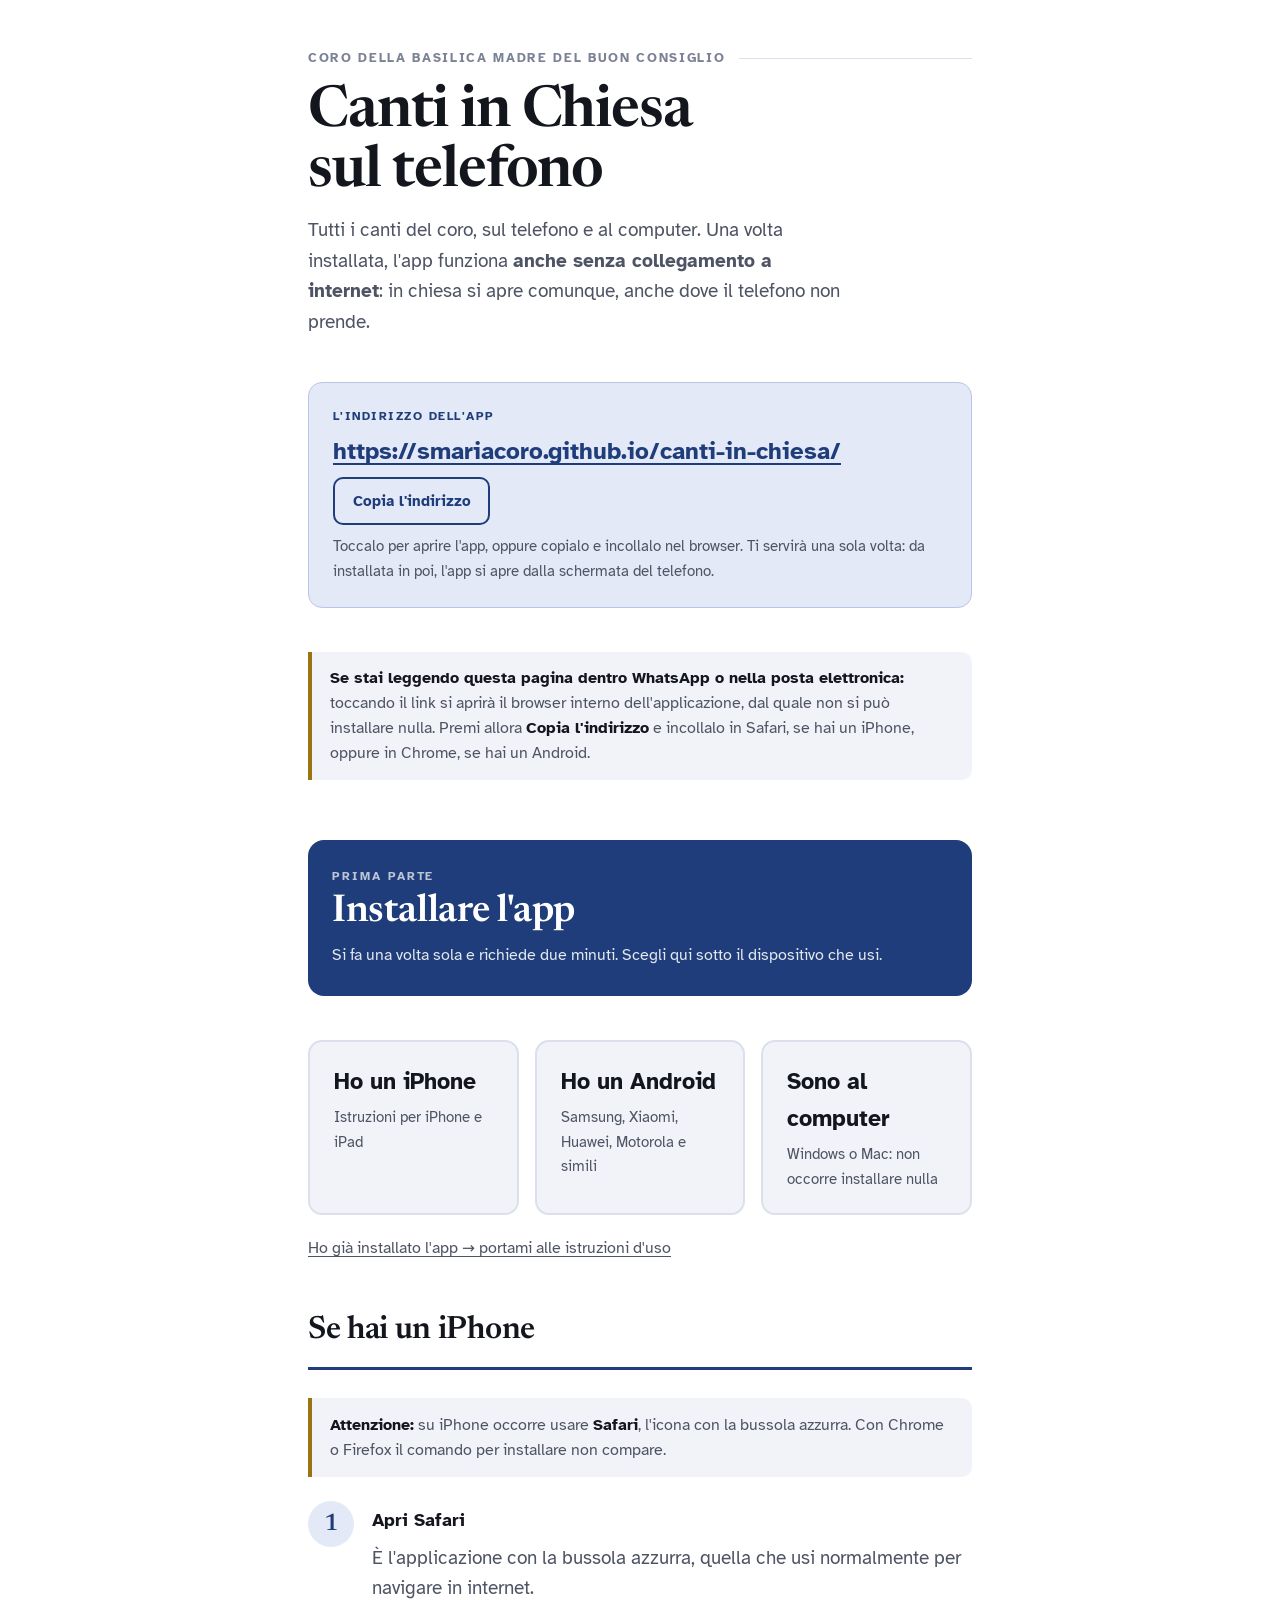
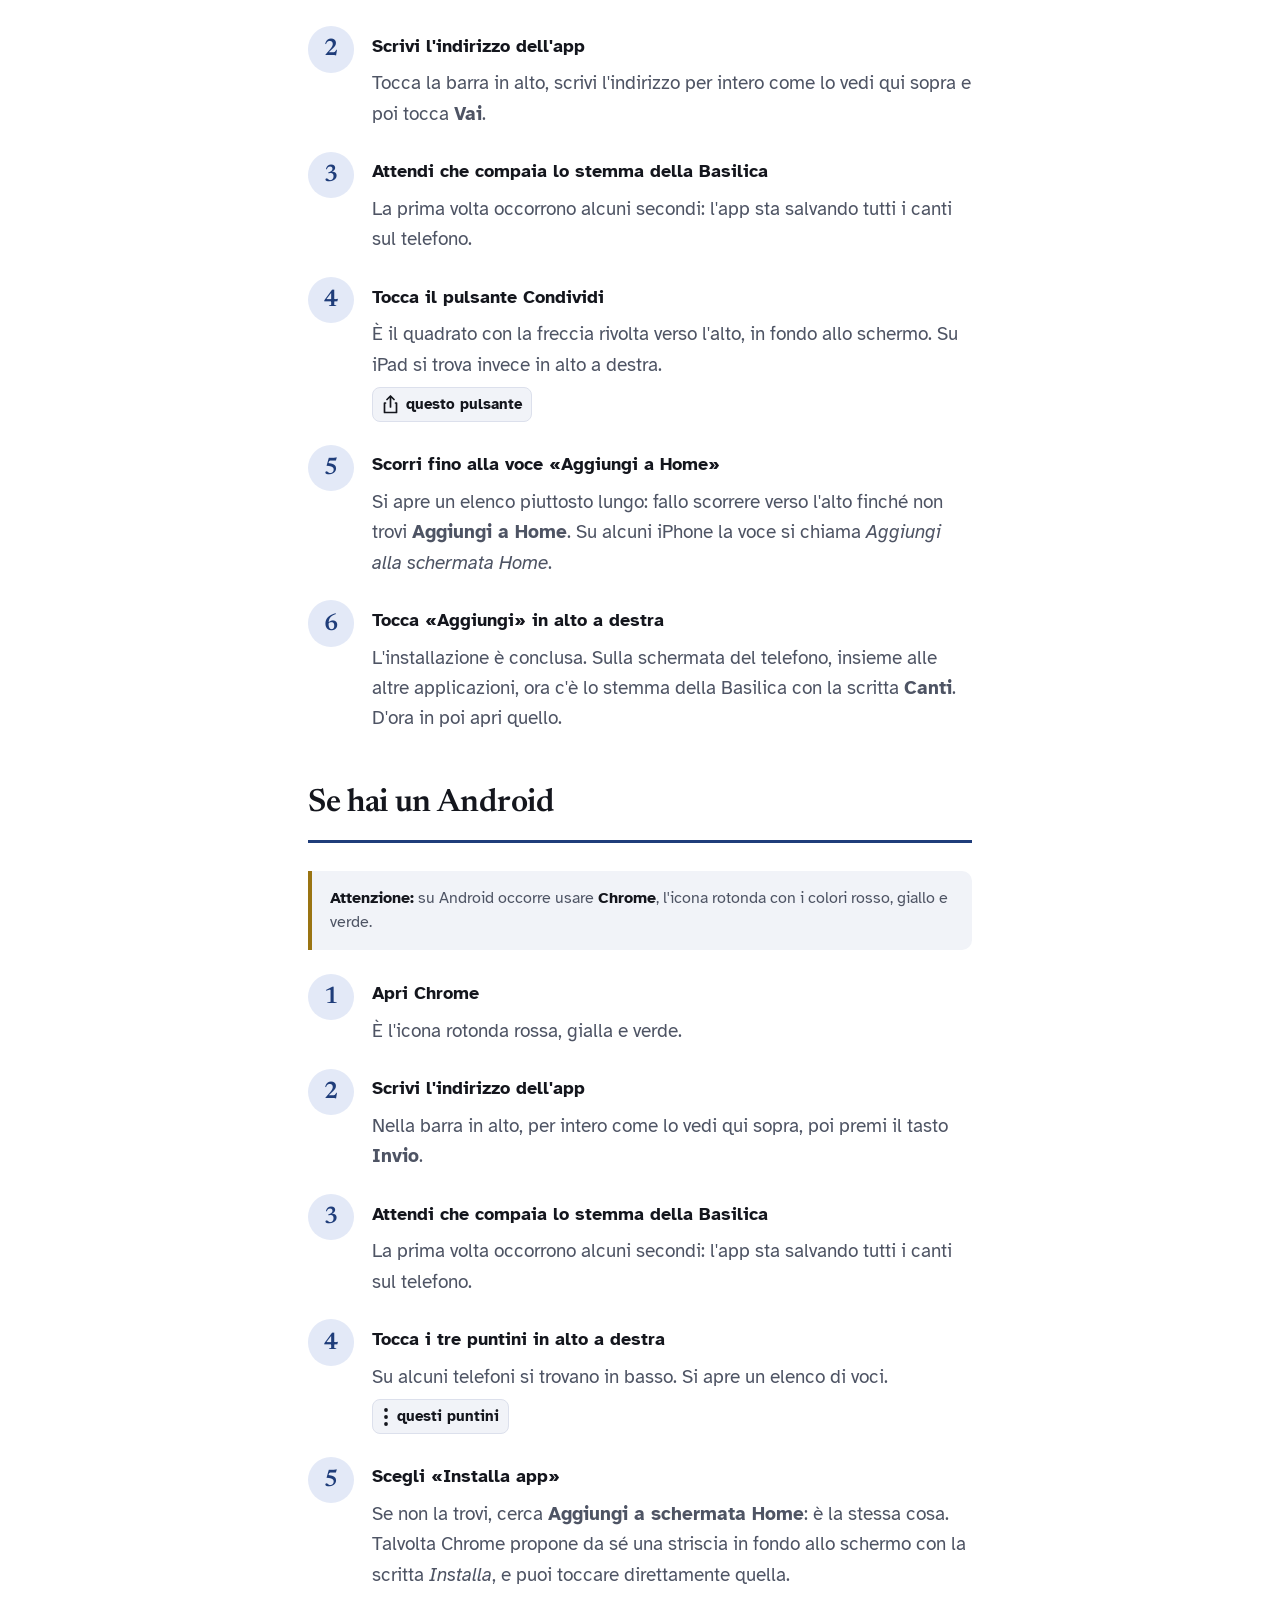
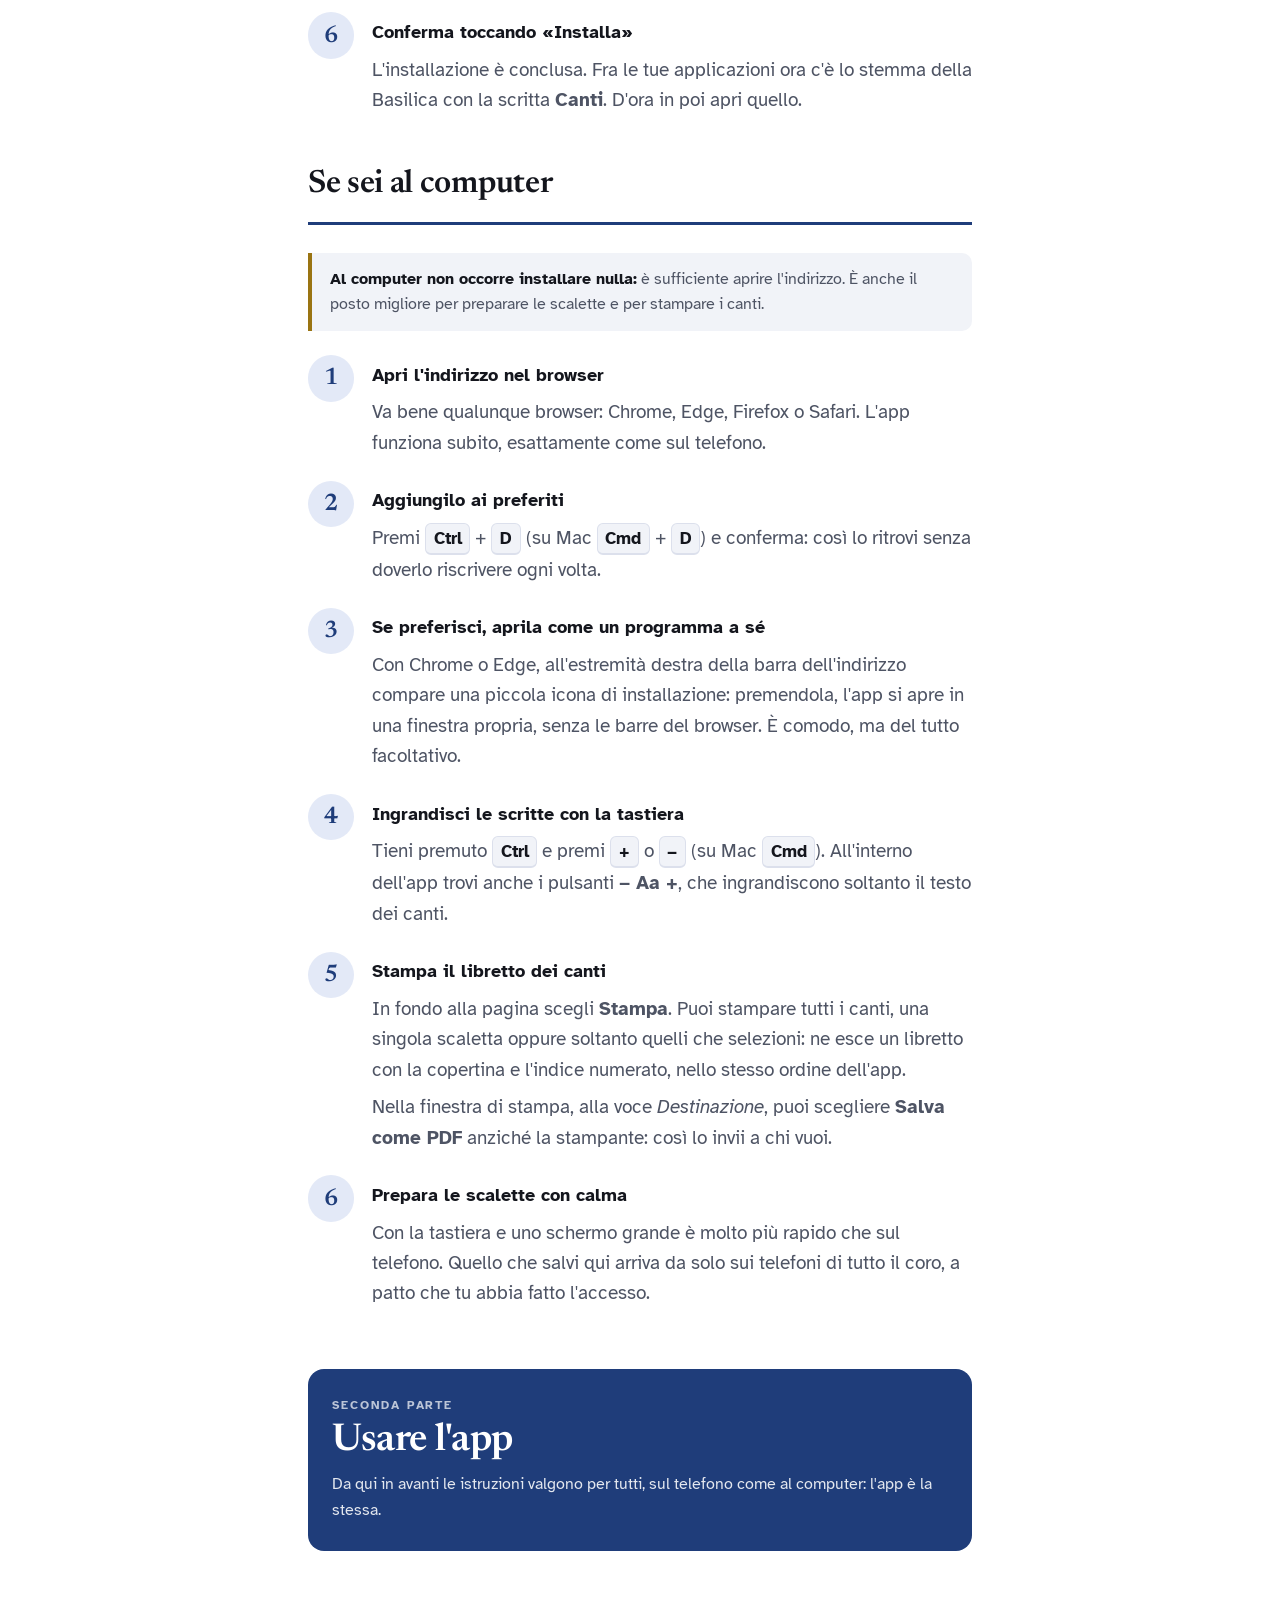
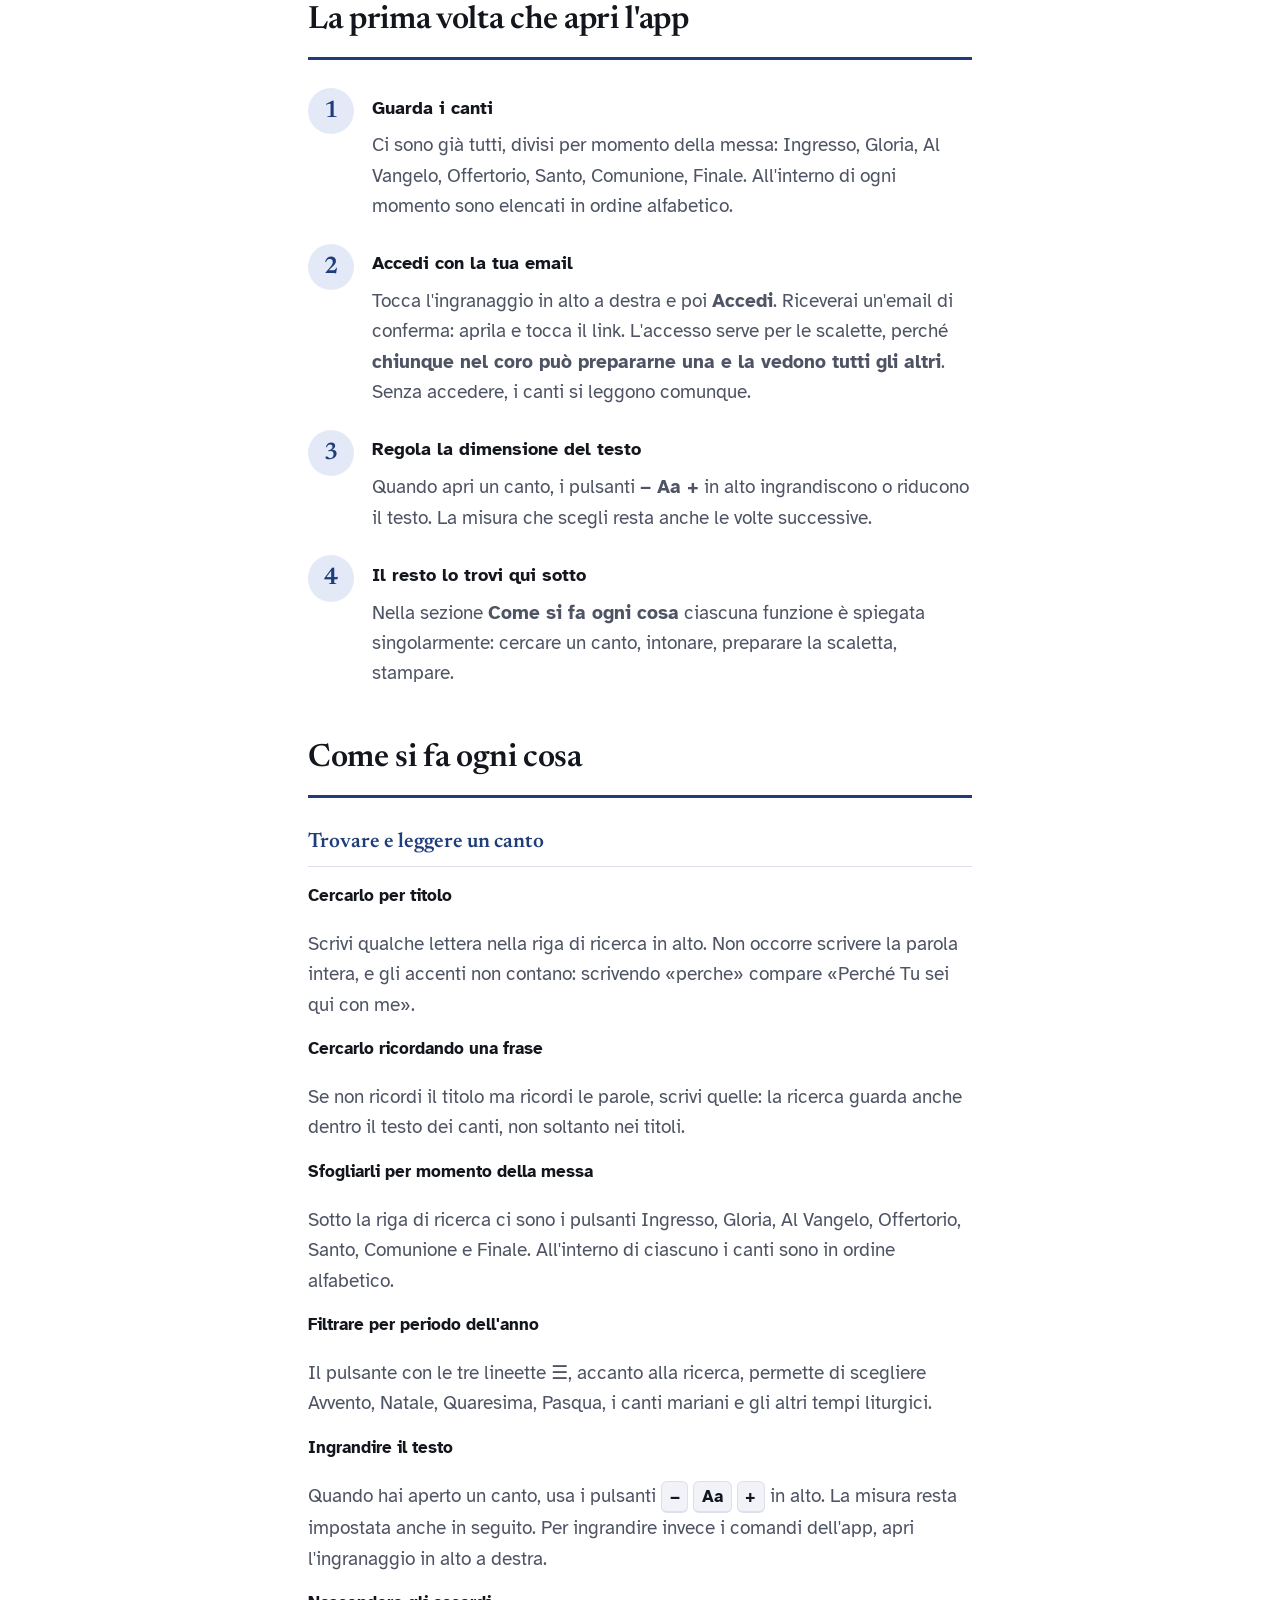
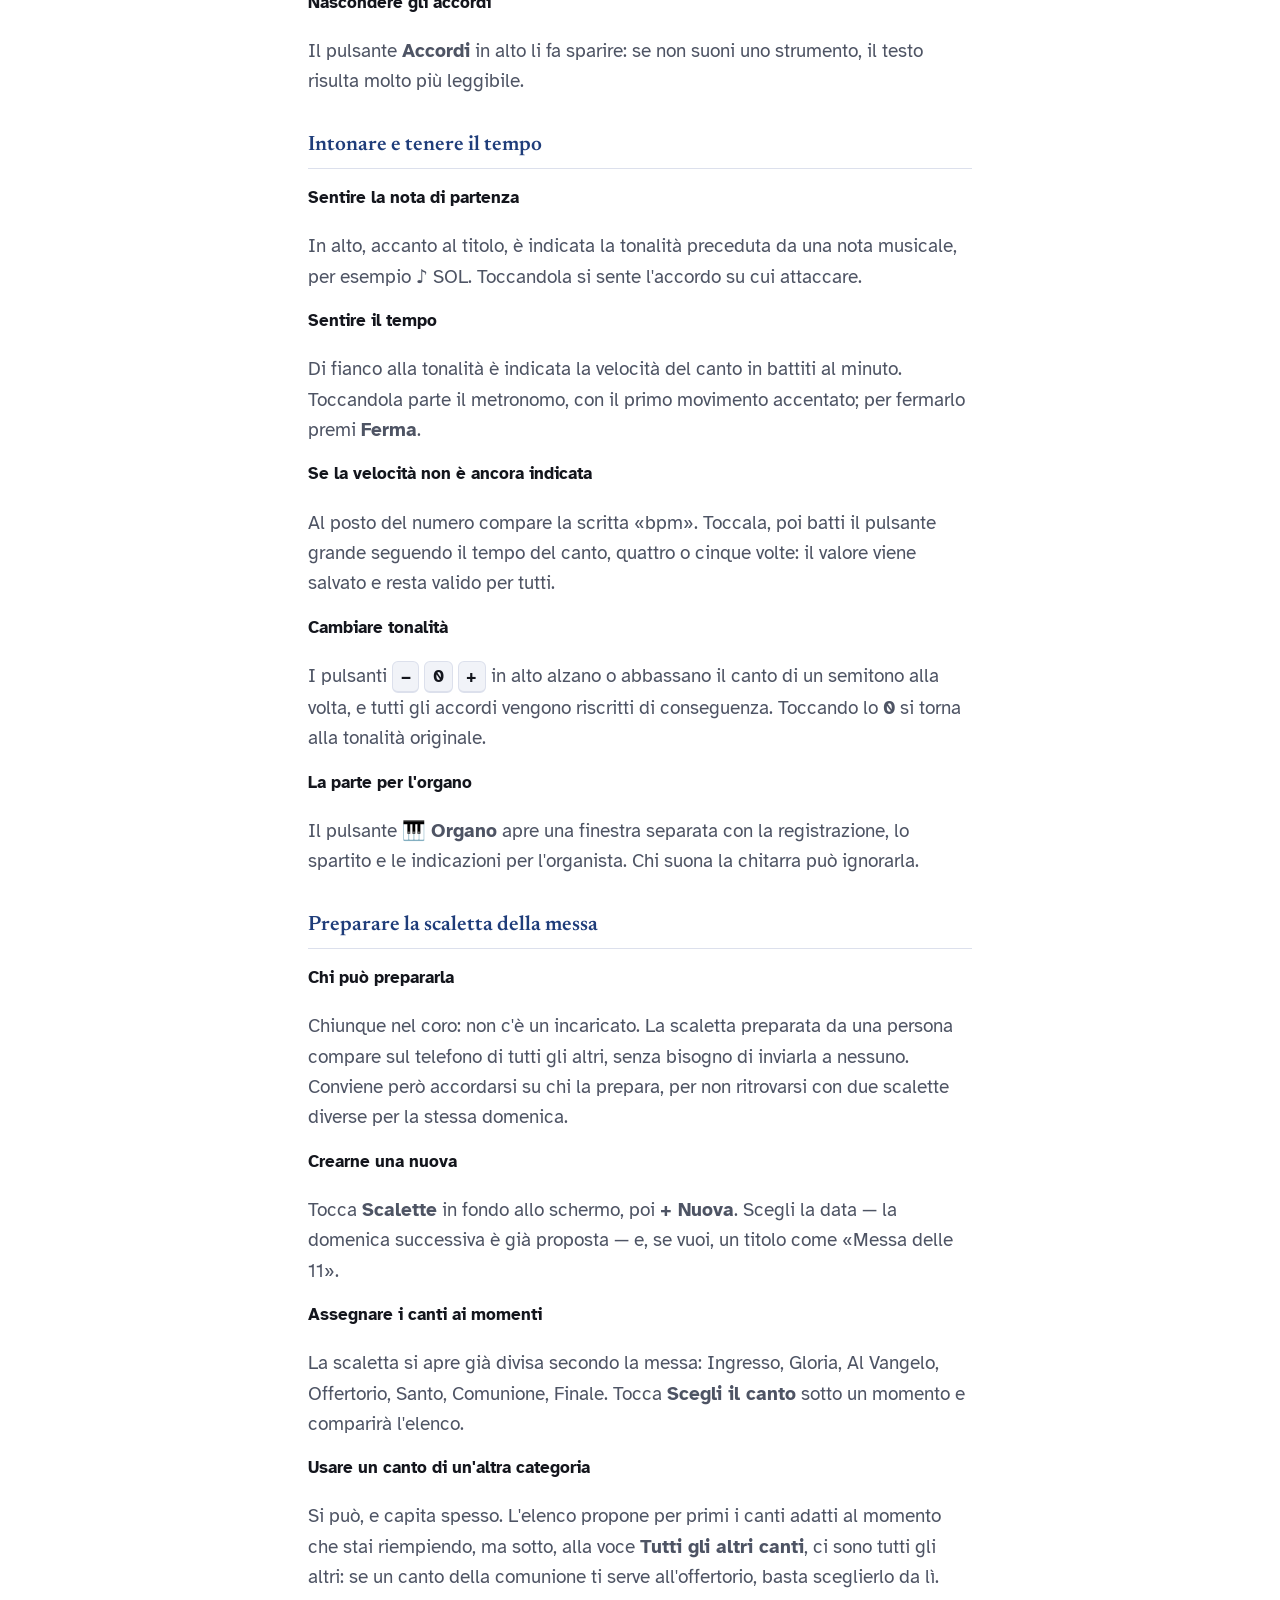
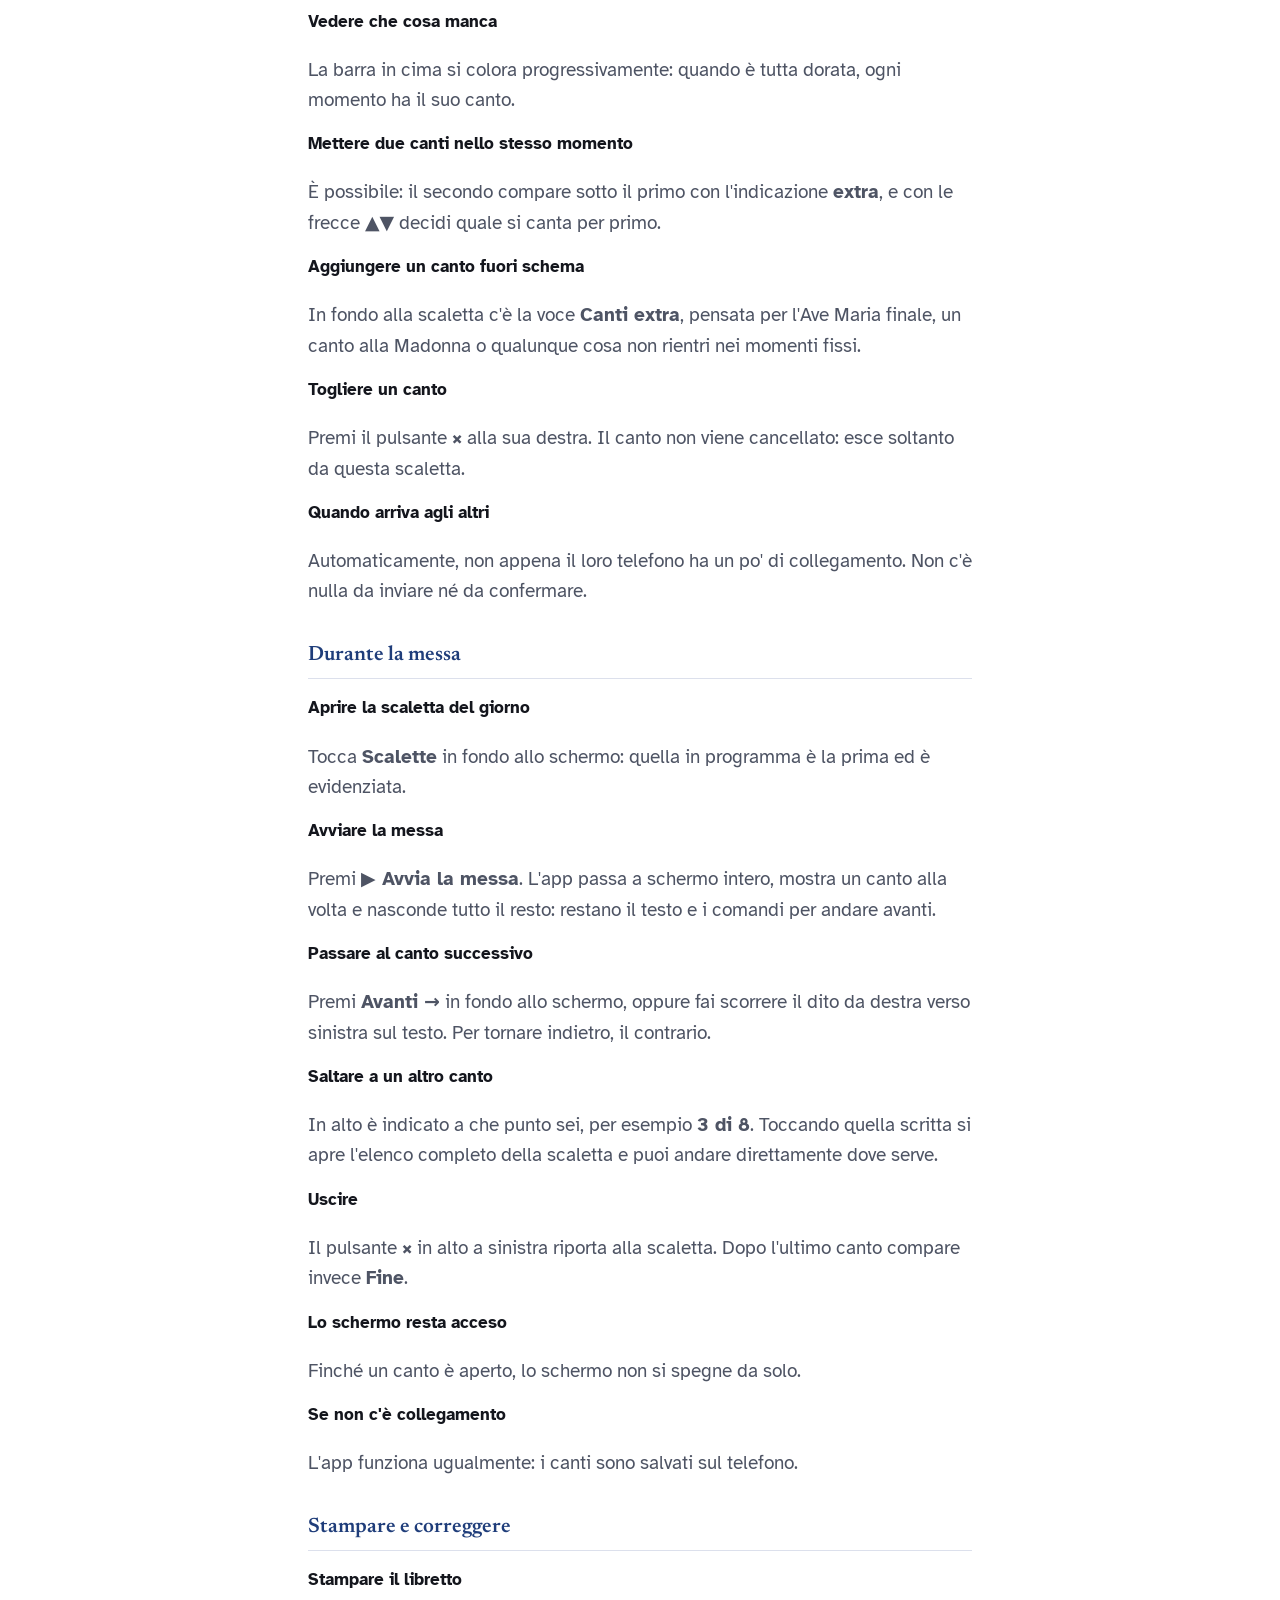
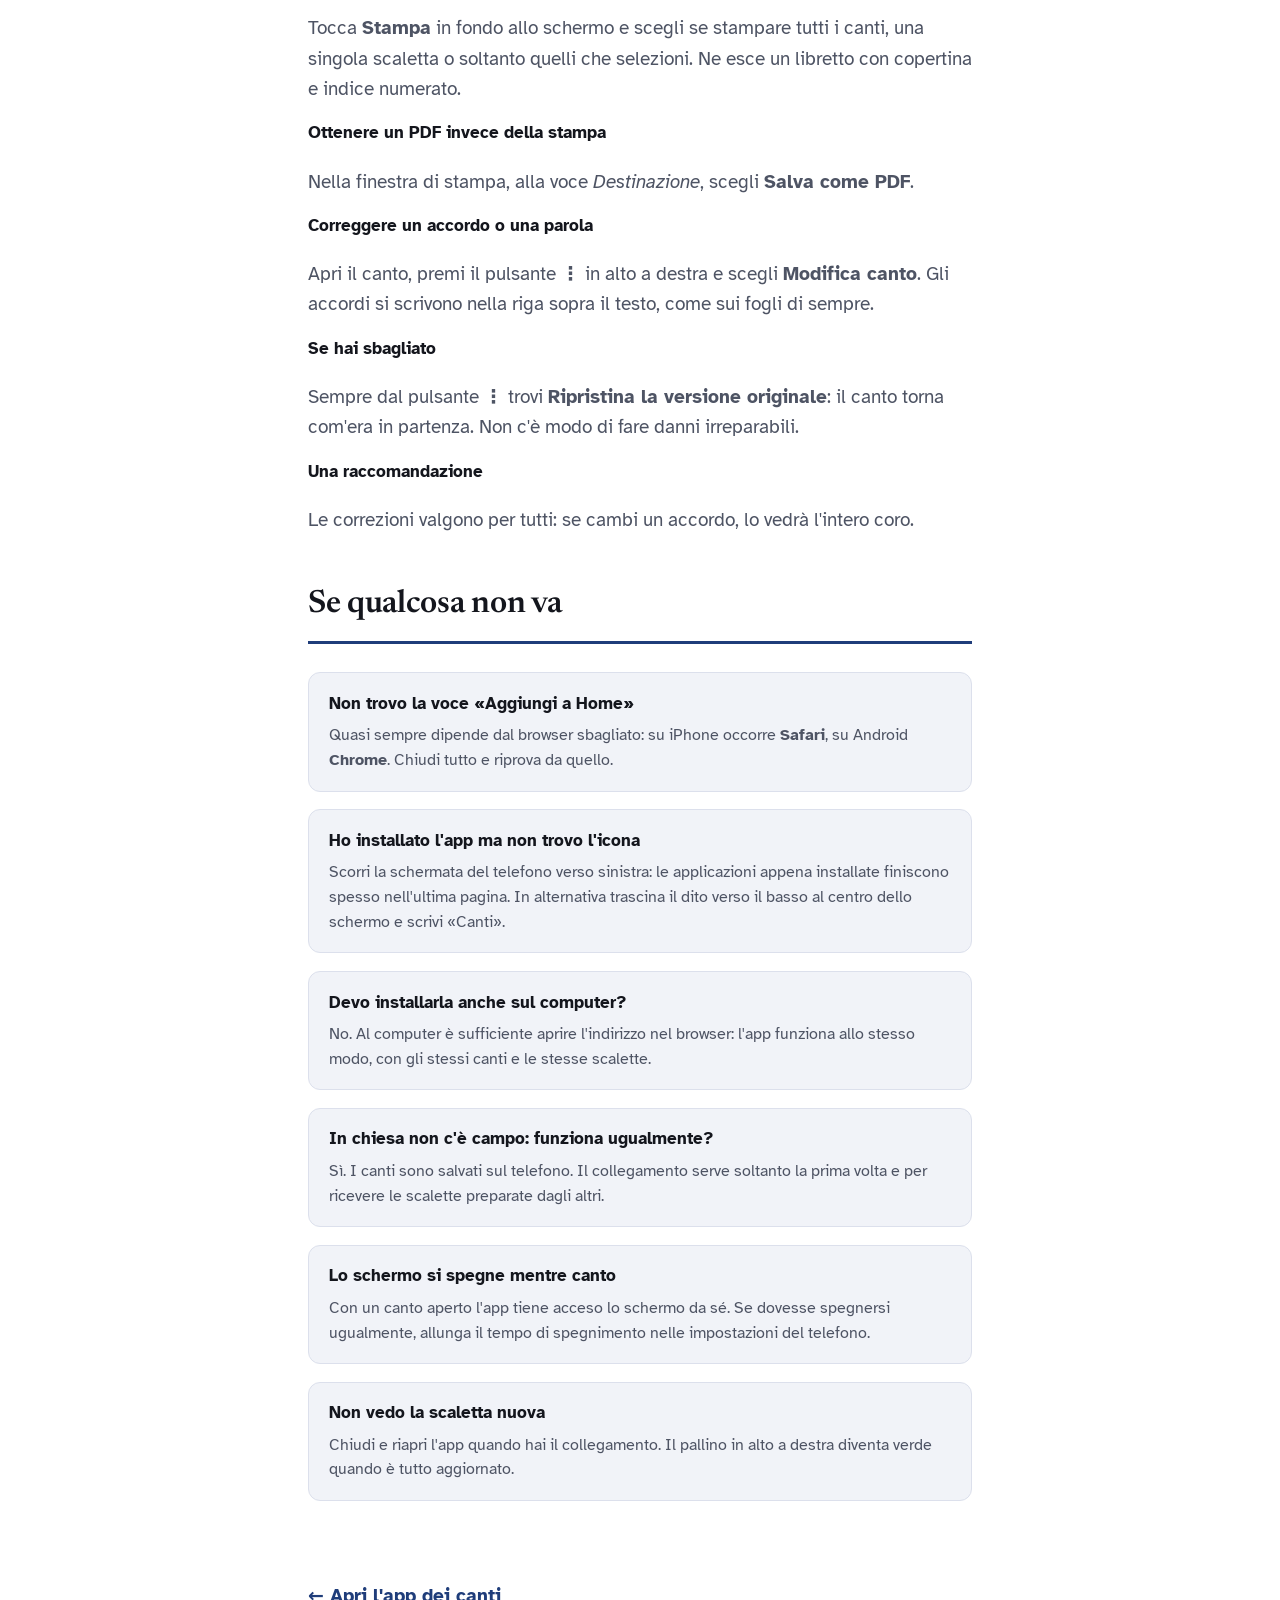
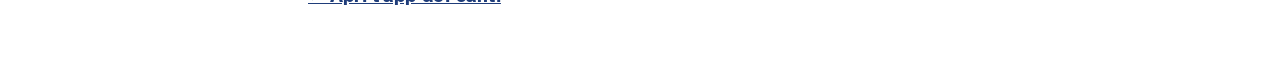
==== commit 6b85b245: "Modalità messa, canti fuori categoria, spaziatura accordi di coda" ====
--- a/app/guida.html
+++ b/app/guida.html
@@ -707,7 +707,12 @@
           <dt>Assegnare i canti ai momenti</dt>
           <dd>La scaletta si apre già divisa secondo la messa: Ingresso, Gloria, Al Vangelo,
             Offertorio, Santo, Comunione, Finale. Tocca <b>Scegli il canto</b> sotto un momento e
-            ti verranno proposti soltanto i canti adatti a quel momento.</dd>
+            comparirà l'elenco.</dd>
+
+          <dt>Usare un canto di un'altra categoria</dt>
+          <dd>Si può, e capita spesso. L'elenco propone per primi i canti adatti al momento che
+            stai riempiendo, ma sotto, alla voce <b>Tutti gli altri canti</b>, ci sono tutti gli
+            altri: se un canto della comunione ti serve all'offertorio, basta sceglierlo da lì.</dd>
 
           <dt>Vedere che cosa manca</dt>
           <dd>La barra in cima si colora progressivamente: quando è tutta dorata, ogni momento ha
@@ -738,9 +743,22 @@
           <dd>Tocca <b>Scalette</b> in fondo allo schermo: quella in programma è la prima ed è
             evidenziata.</dd>
 
+          <dt>Avviare la messa</dt>
+          <dd>Premi <b>▶ Avvia la messa</b>. L'app passa a schermo intero, mostra un canto alla
+            volta e nasconde tutto il resto: restano il testo e i comandi per andare avanti.</dd>
+
           <dt>Passare al canto successivo</dt>
-          <dd>Apri il primo canto e poi usa il pulsante <b>Successivo →</b> in fondo alla pagina,
-            senza dover tornare indietro e cercare ogni volta.</dd>
+          <dd>Premi <b>Avanti →</b> in fondo allo schermo, oppure fai scorrere il dito da destra
+            verso sinistra sul testo. Per tornare indietro, il contrario.</dd>
+
+          <dt>Saltare a un altro canto</dt>
+          <dd>In alto è indicato a che punto sei, per esempio <b>3 di 8</b>. Toccando quella
+            scritta si apre l'elenco completo della scaletta e puoi andare direttamente dove
+            serve.</dd>
+
+          <dt>Uscire</dt>
+          <dd>Il pulsante <b>×</b> in alto a sinistra riporta alla scaletta. Dopo l'ultimo canto
+            compare invece <b>Fine</b>.</dd>
 
           <dt>Lo schermo resta acceso</dt>
           <dd>Finché un canto è aperto, lo schermo non si spegne da solo.</dd>
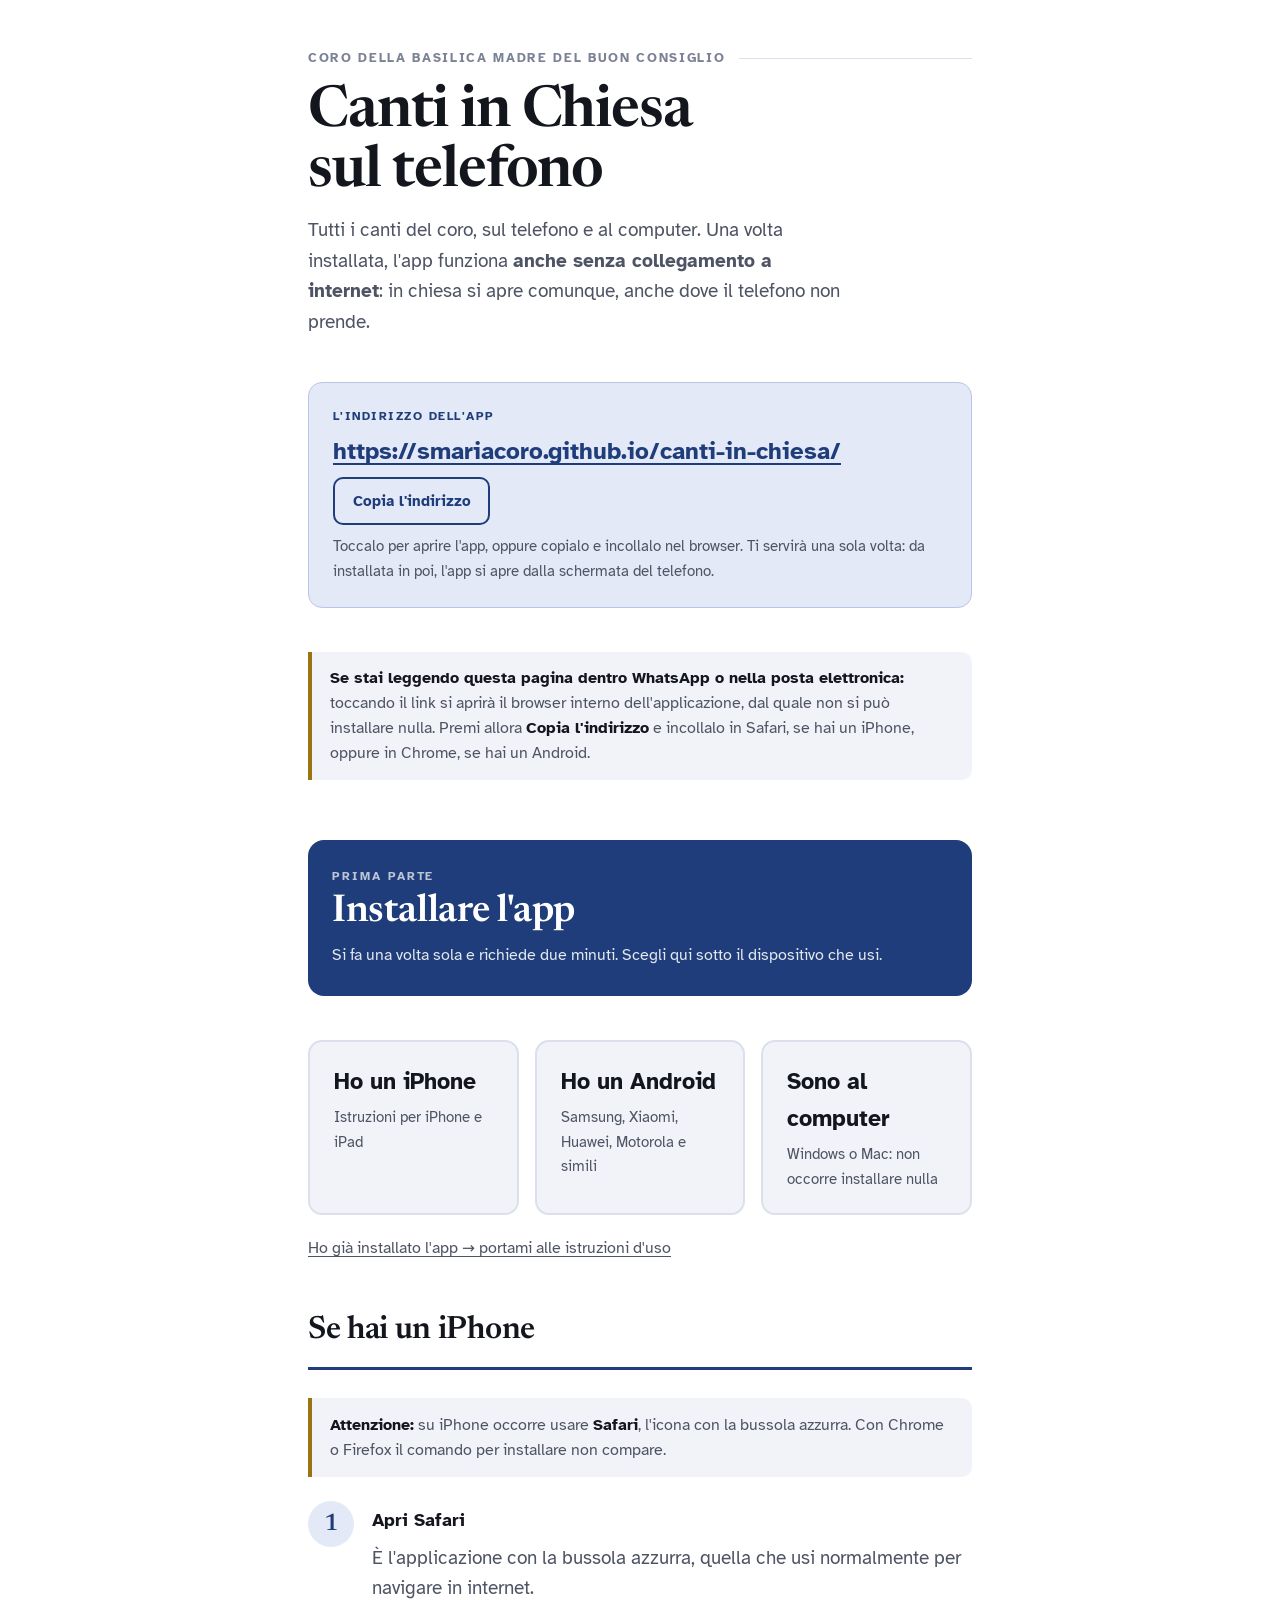
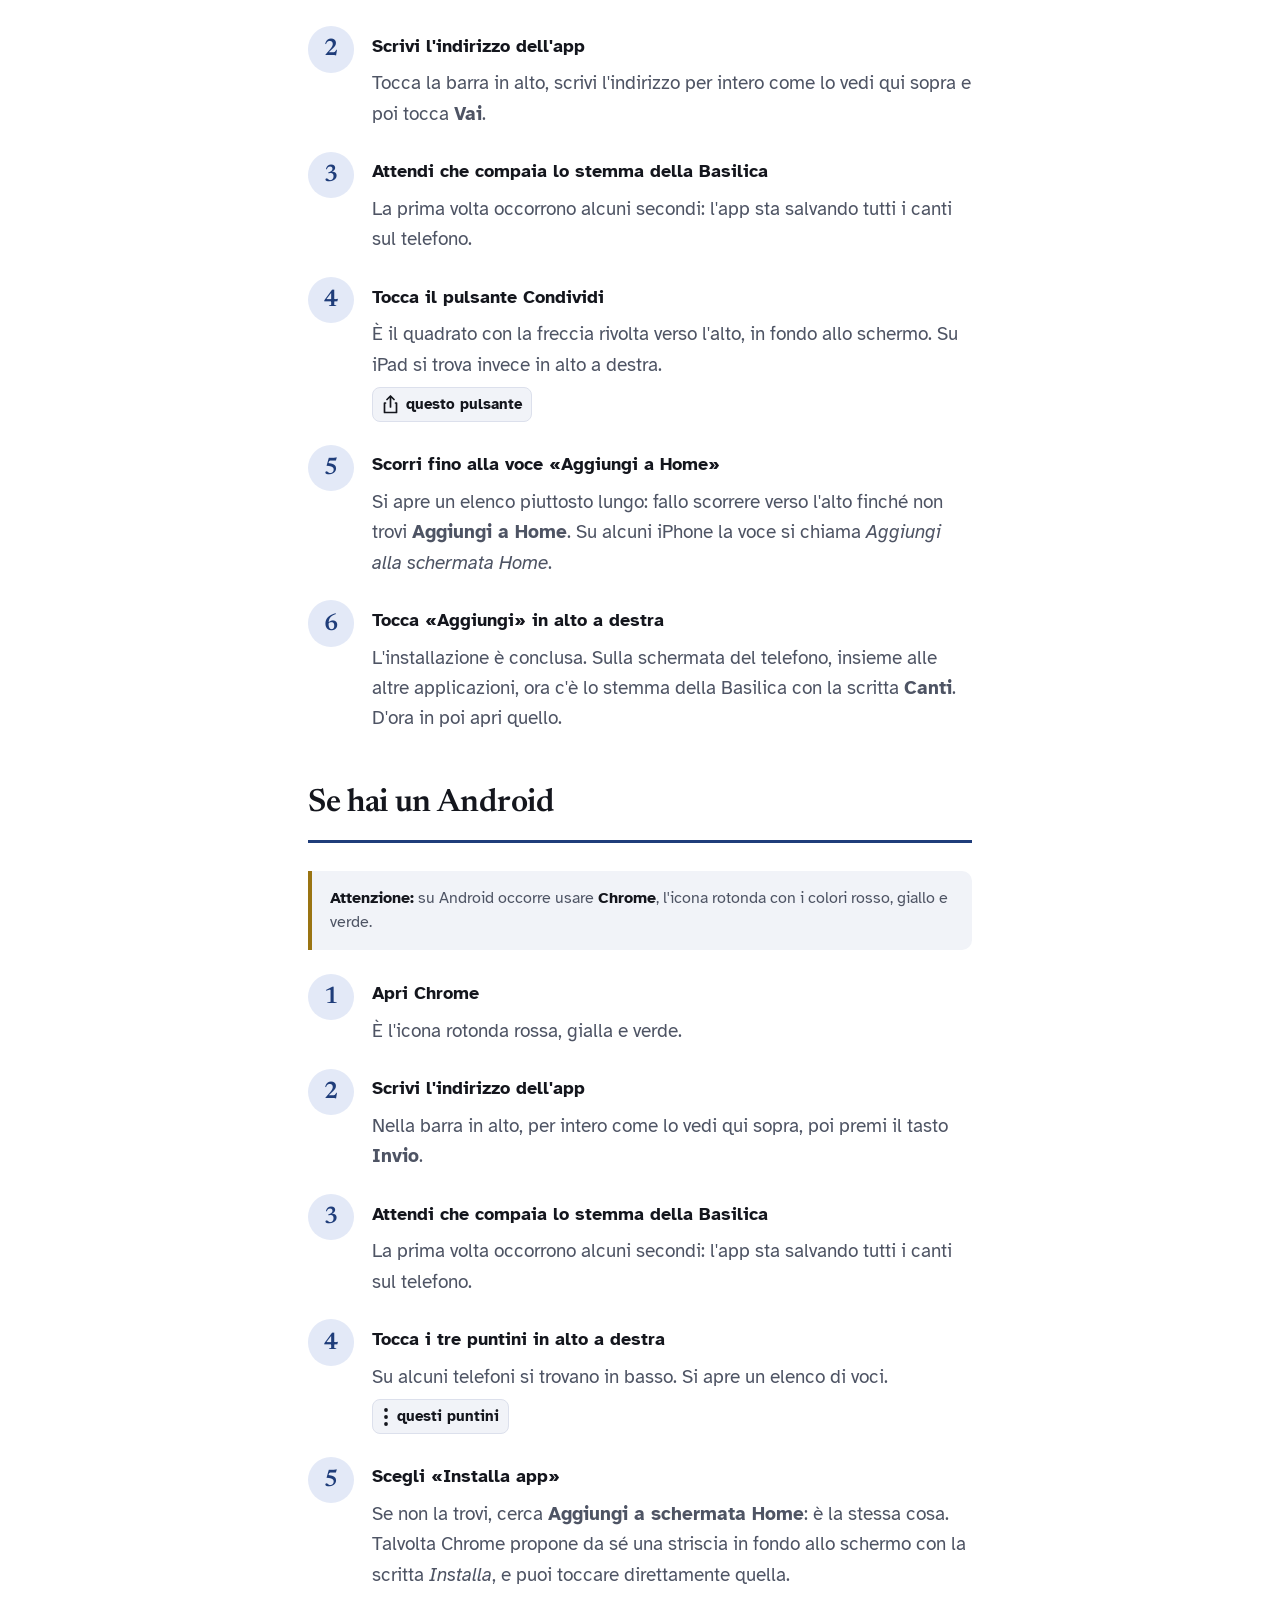
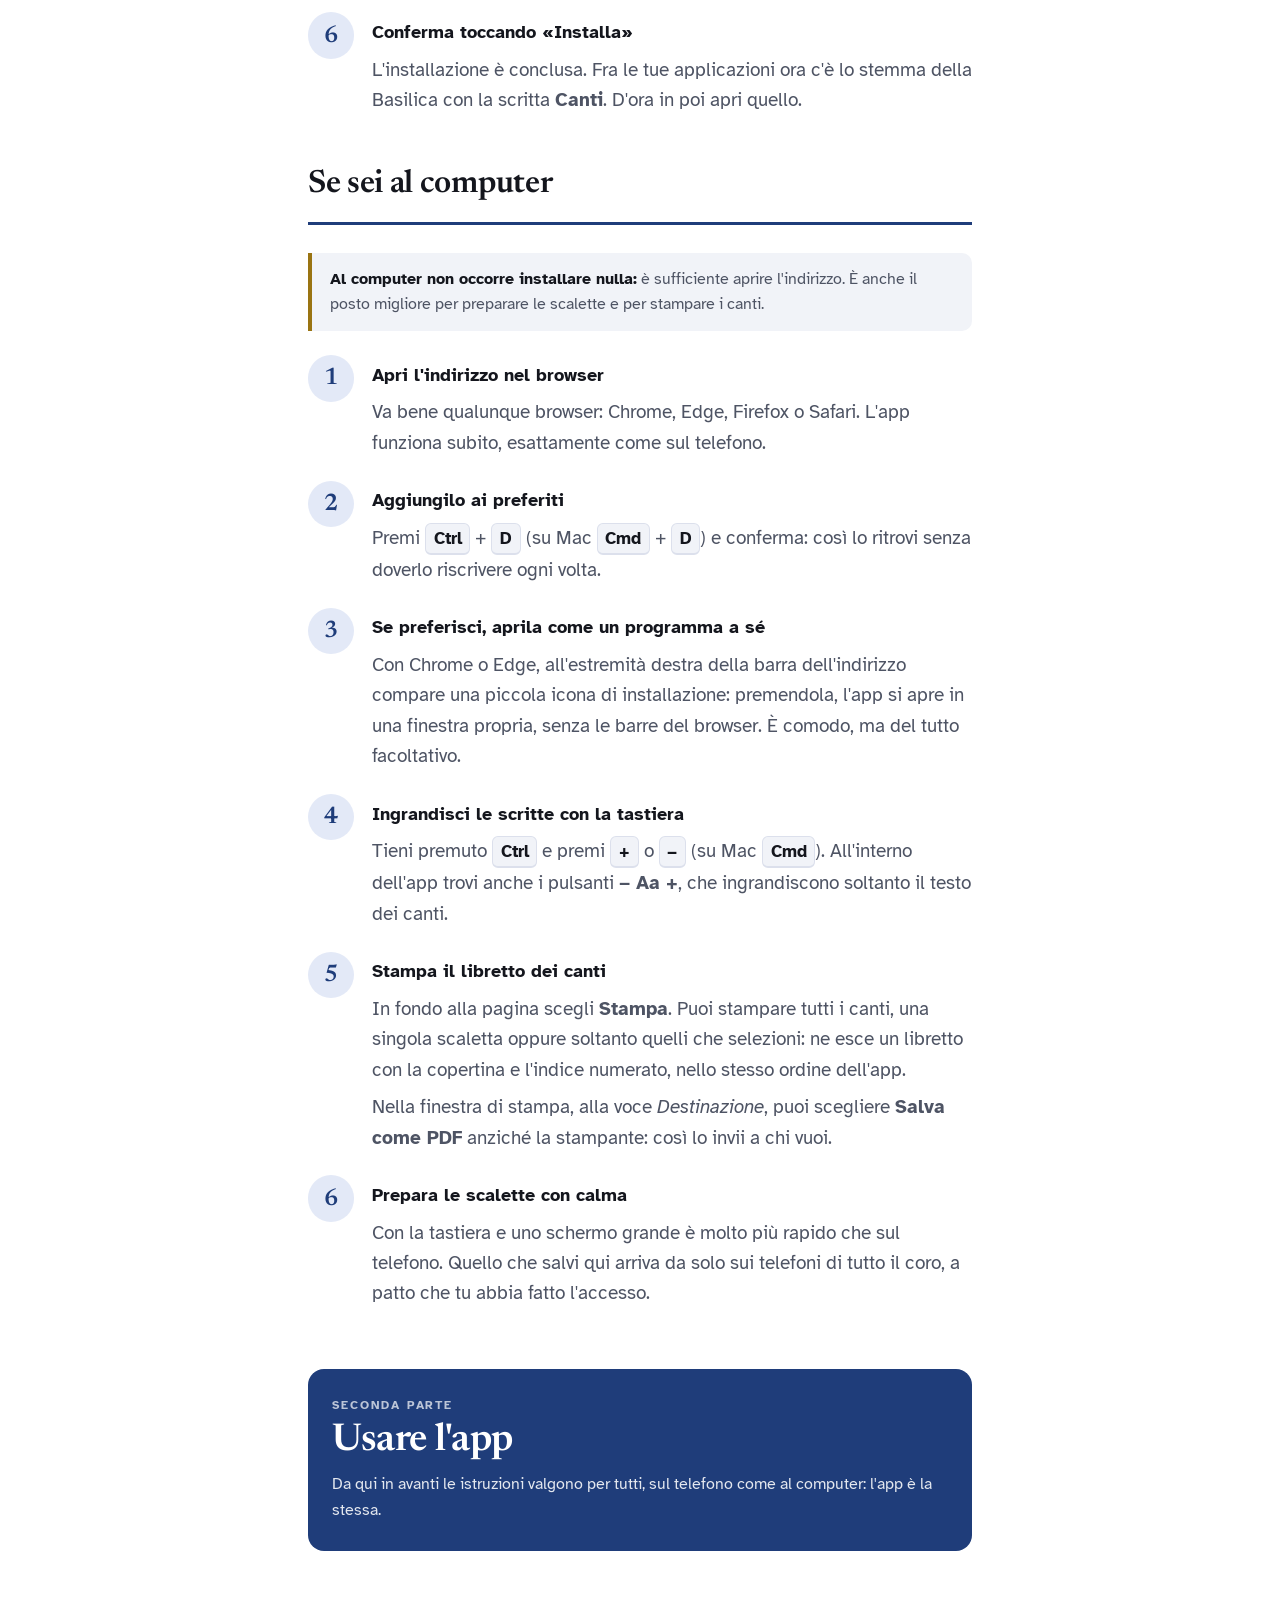
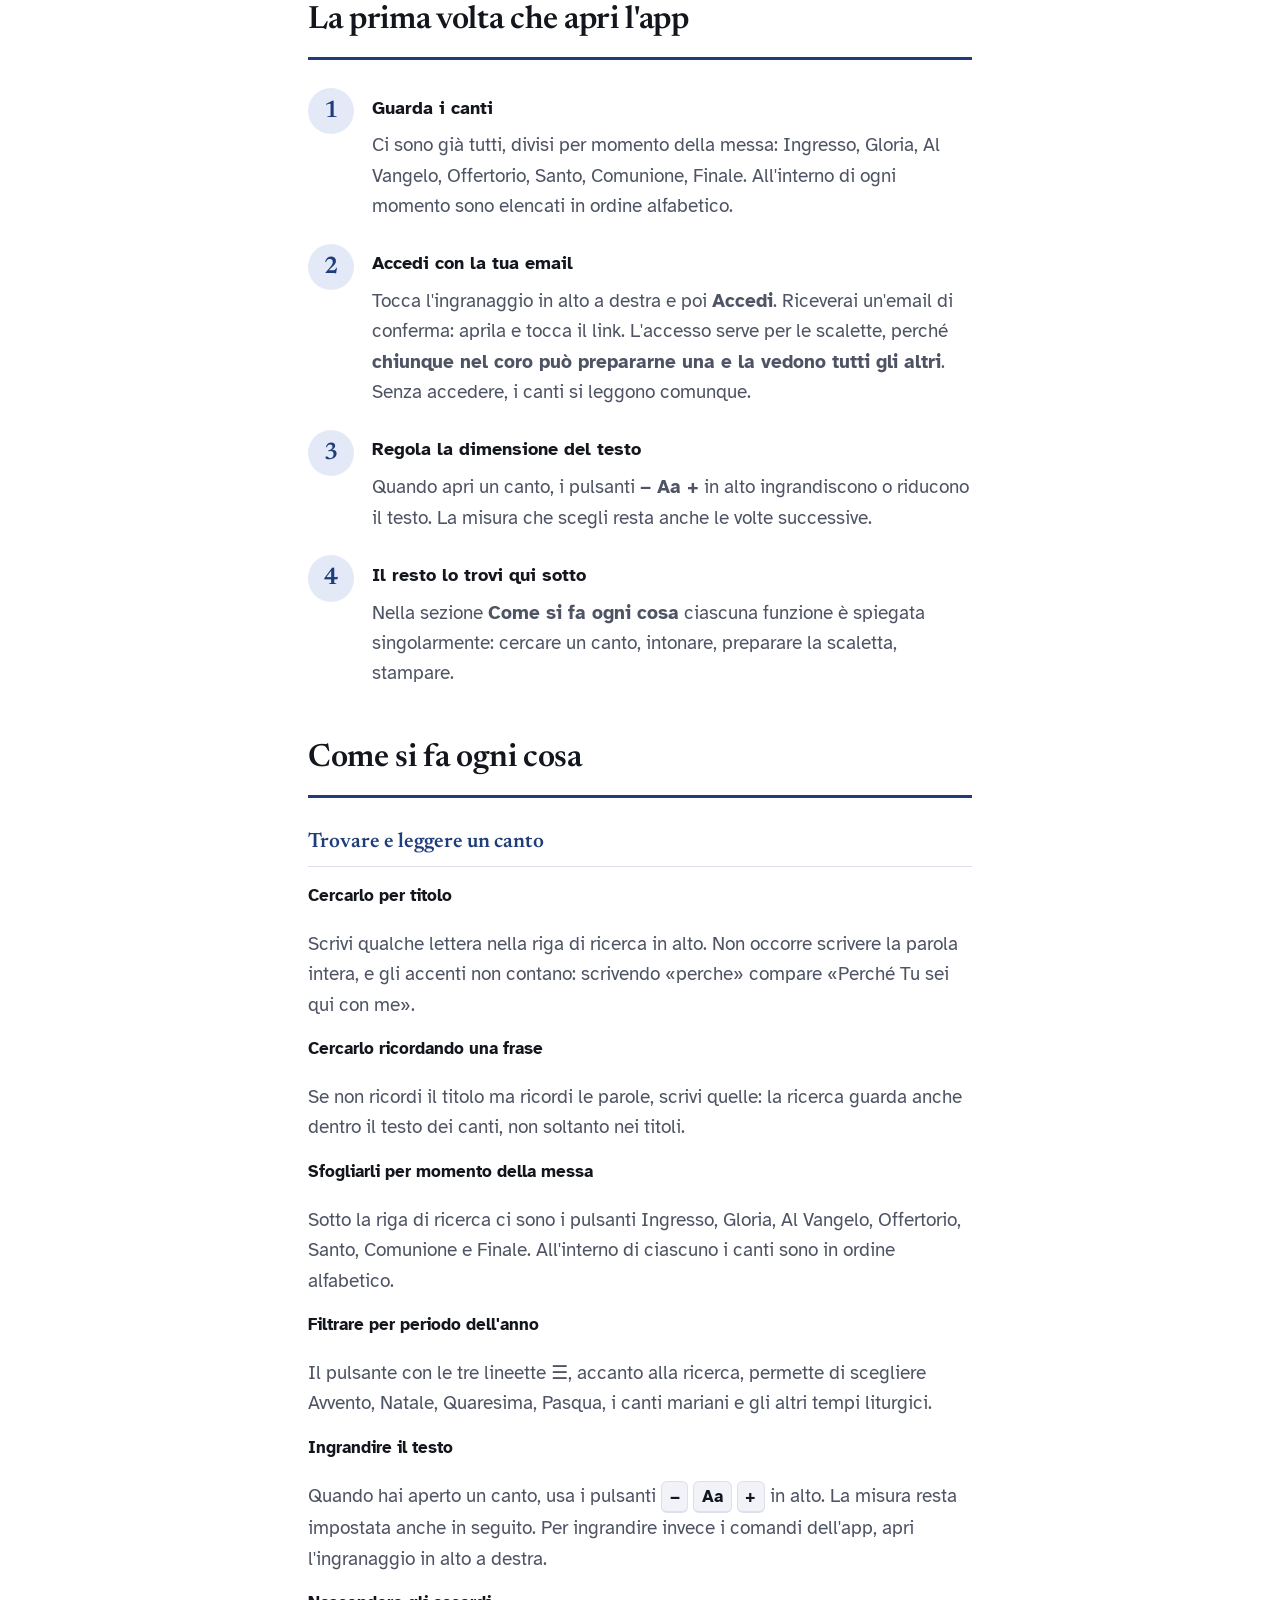
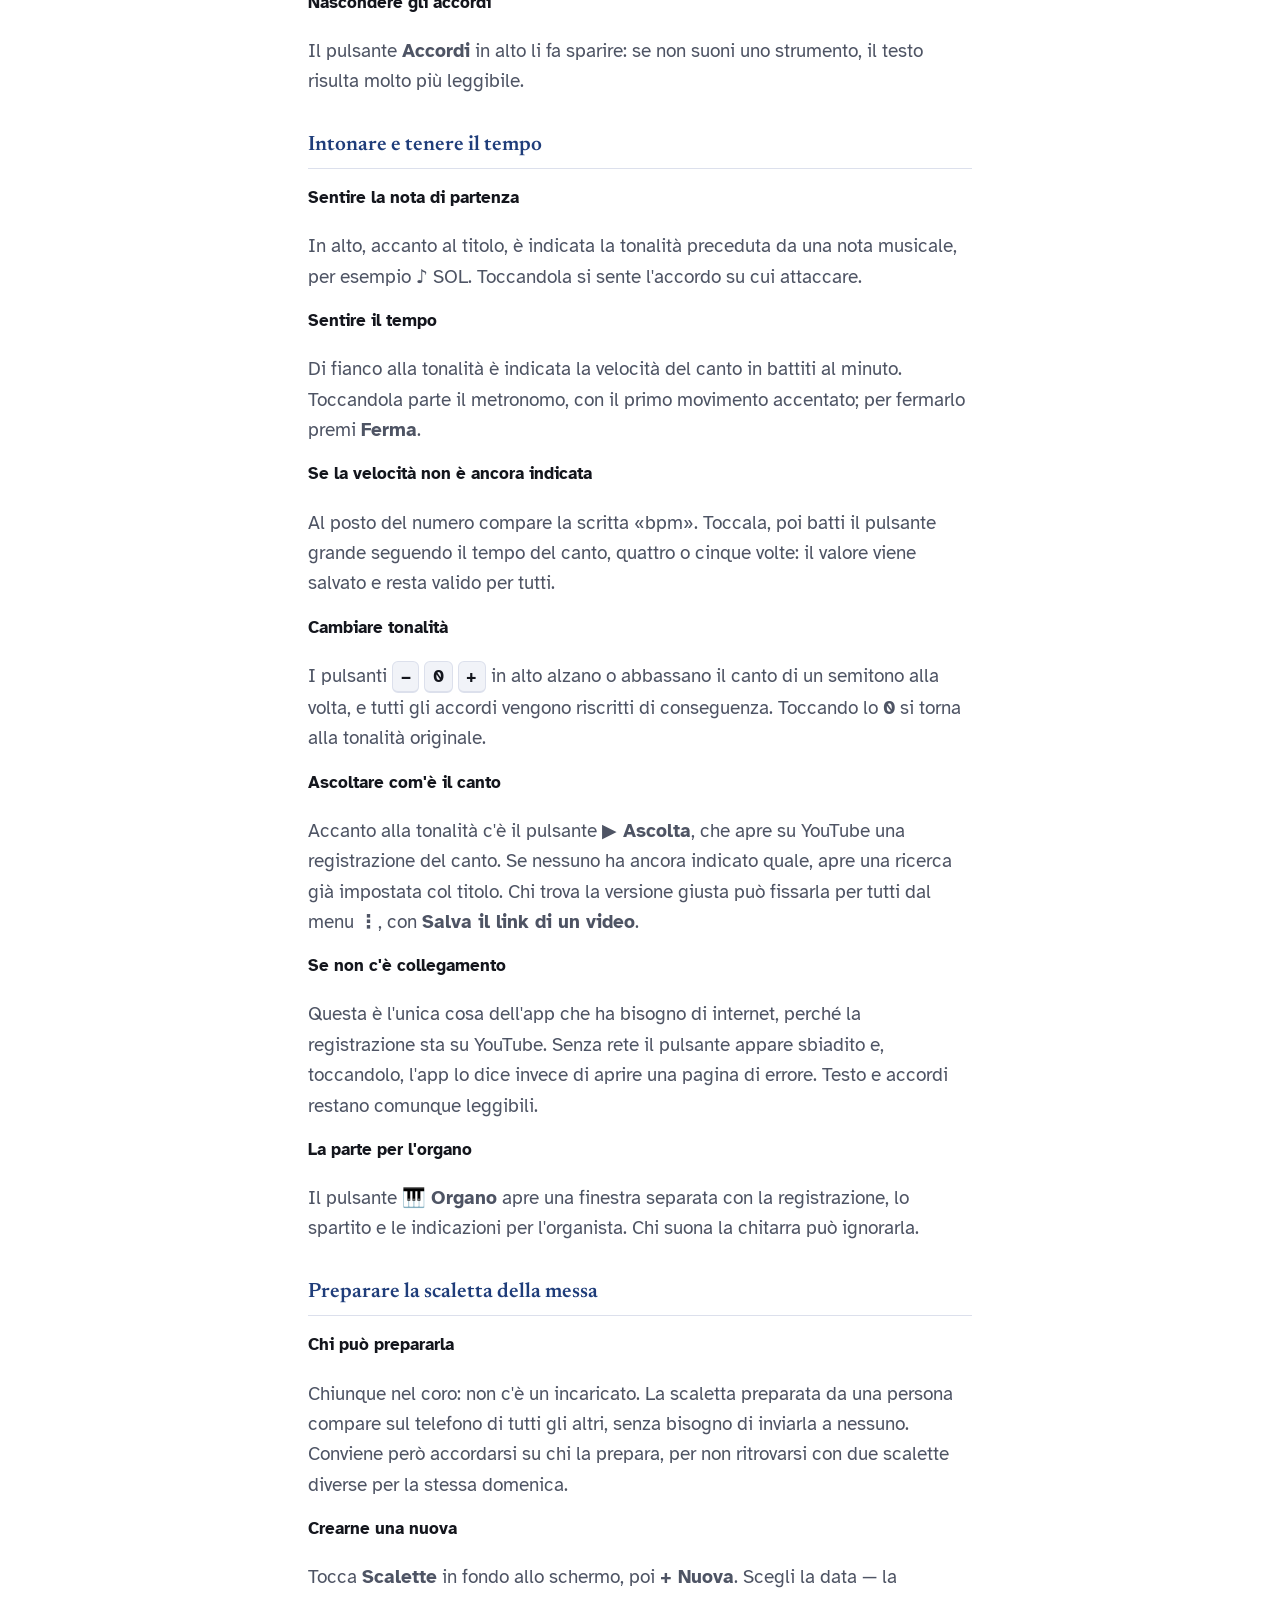
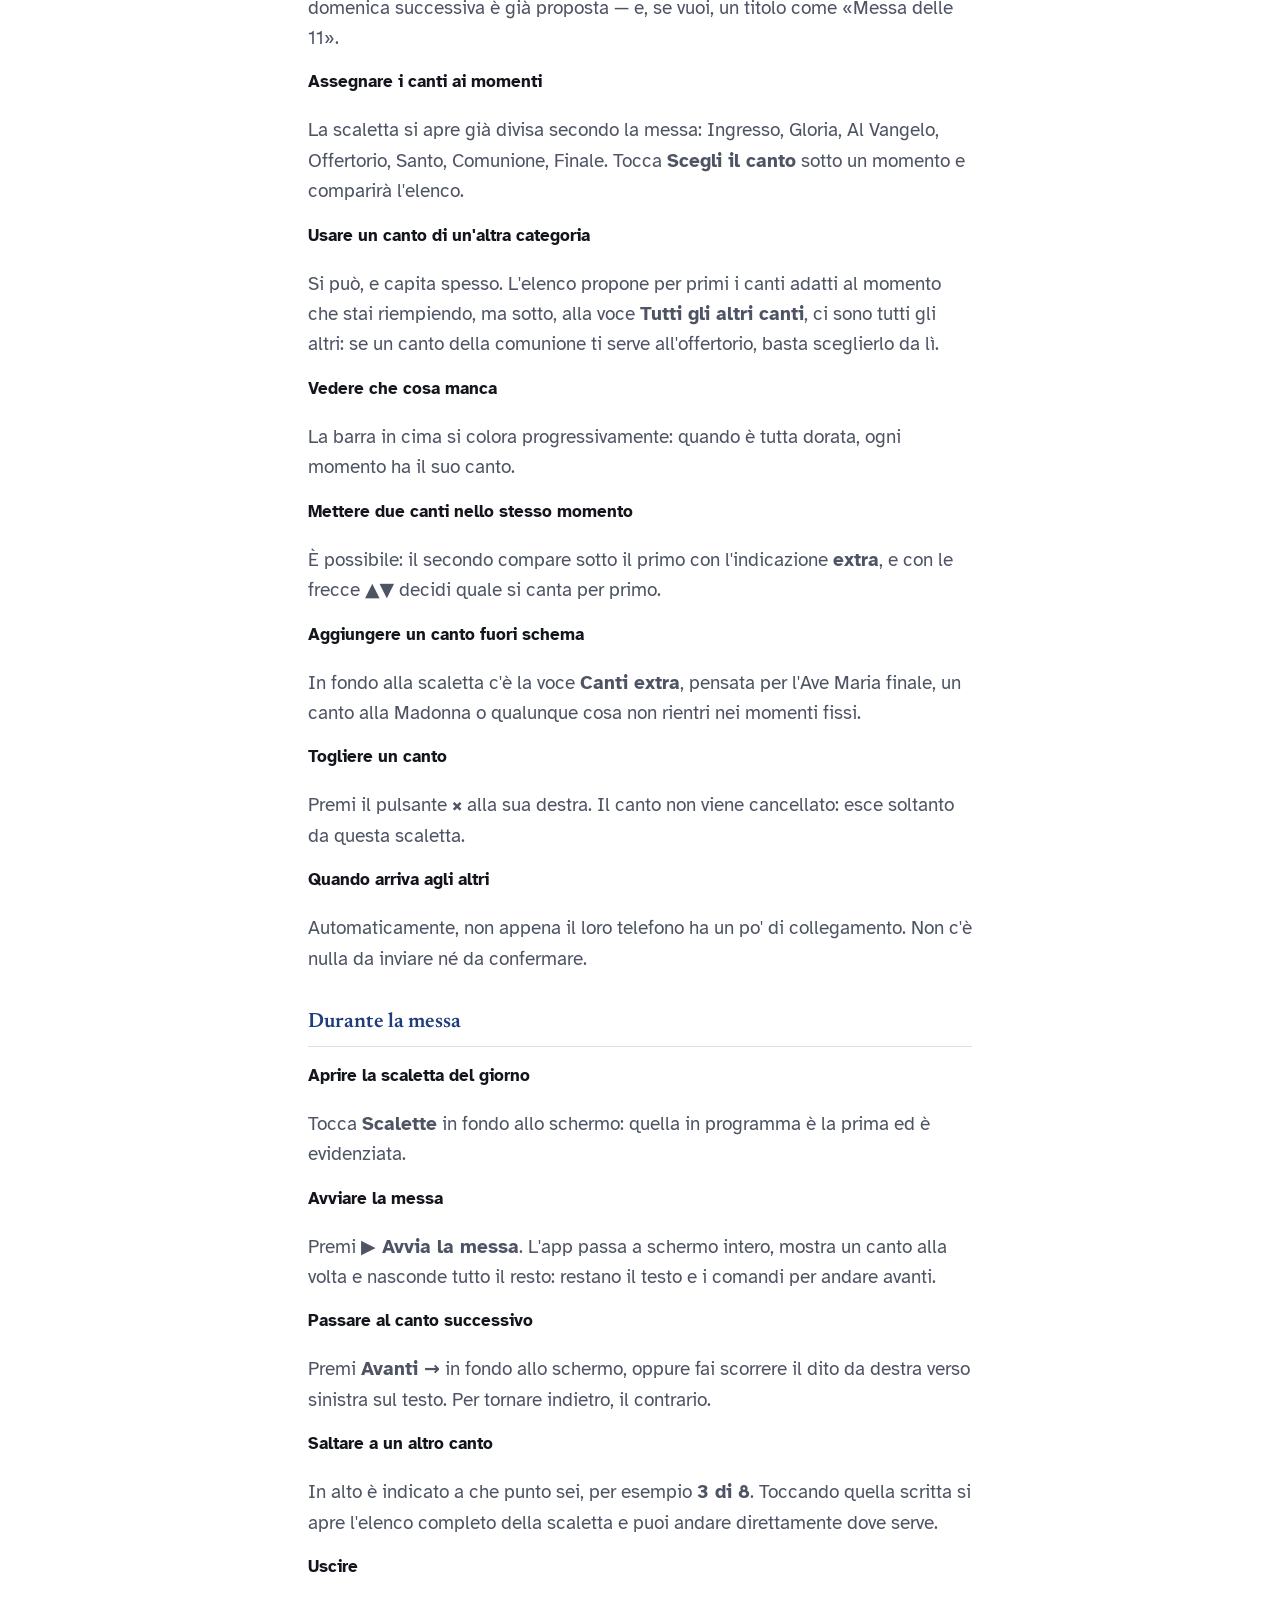
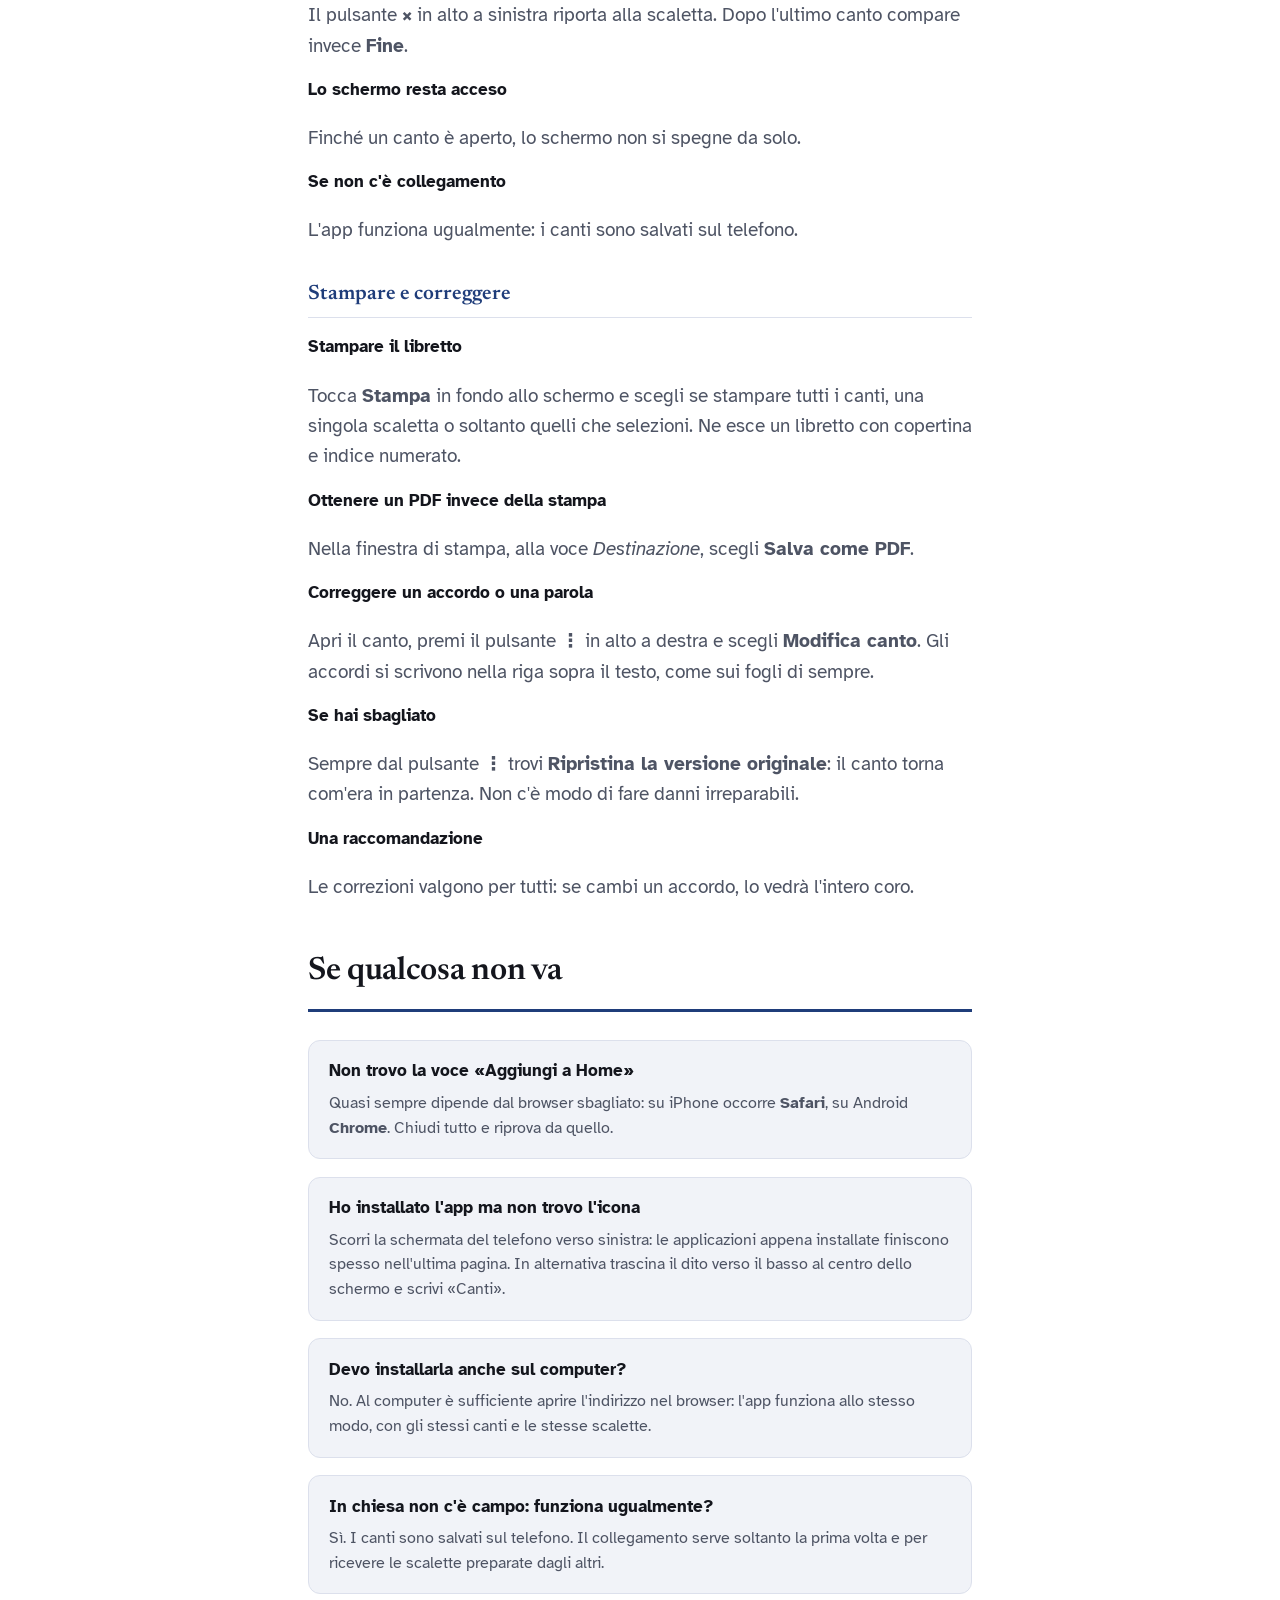
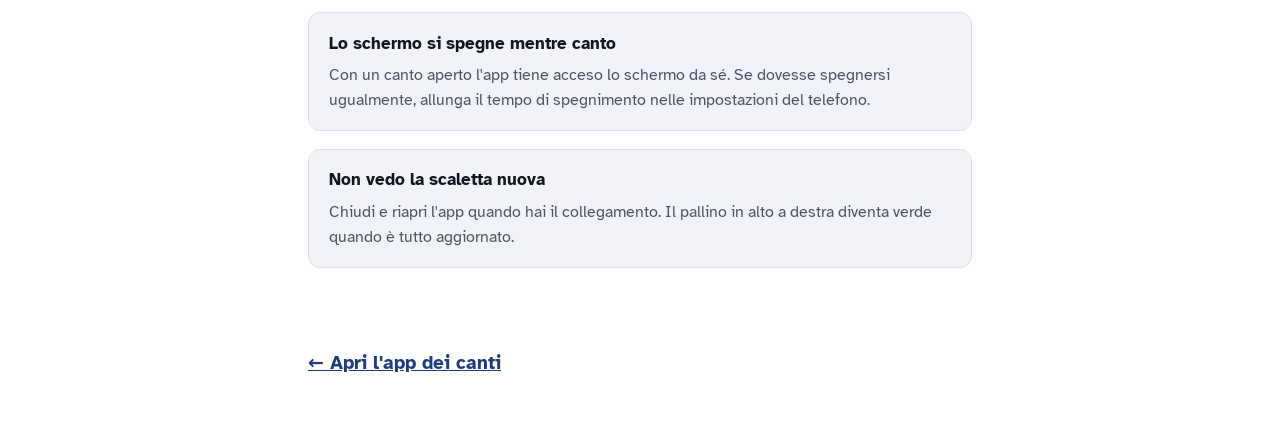
==== commit ac41634d: "Ascolto solo via YouTube, con avviso quando manca la rete" ====
--- a/app/guida.html
+++ b/app/guida.html
@@ -685,9 +685,21 @@
             volta, e tutti gli accordi vengono riscritti di conseguenza. Toccando lo <b>0</b> si
             torna alla tonalità originale.</dd>
 
+          <dt>Ascoltare com'è il canto</dt>
+          <dd>Accanto alla tonalità c'è il pulsante <b>▶ Ascolta</b>, che apre su YouTube una
+            registrazione del canto. Se nessuno ha ancora indicato quale, apre una ricerca già
+            impostata col titolo. Chi trova la versione giusta può fissarla per tutti dal menu
+            <b>⋮</b>, con <b>Salva il link di un video</b>.</dd>
+
+          <dt>Se non c'è collegamento</dt>
+          <dd>Questa è l'unica cosa dell'app che ha bisogno di internet, perché la registrazione
+            sta su YouTube. Senza rete il pulsante appare sbiadito e, toccandolo, l'app lo dice
+            invece di aprire una pagina di errore. Testo e accordi restano comunque leggibili.</dd>
+
           <dt>La parte per l'organo</dt>
           <dd>Il pulsante 🎹 <b>Organo</b> apre una finestra separata con la registrazione, lo
             spartito e le indicazioni per l'organista. Chi suona la chitarra può ignorarla.</dd>
+
         </dl>
       </div>
 
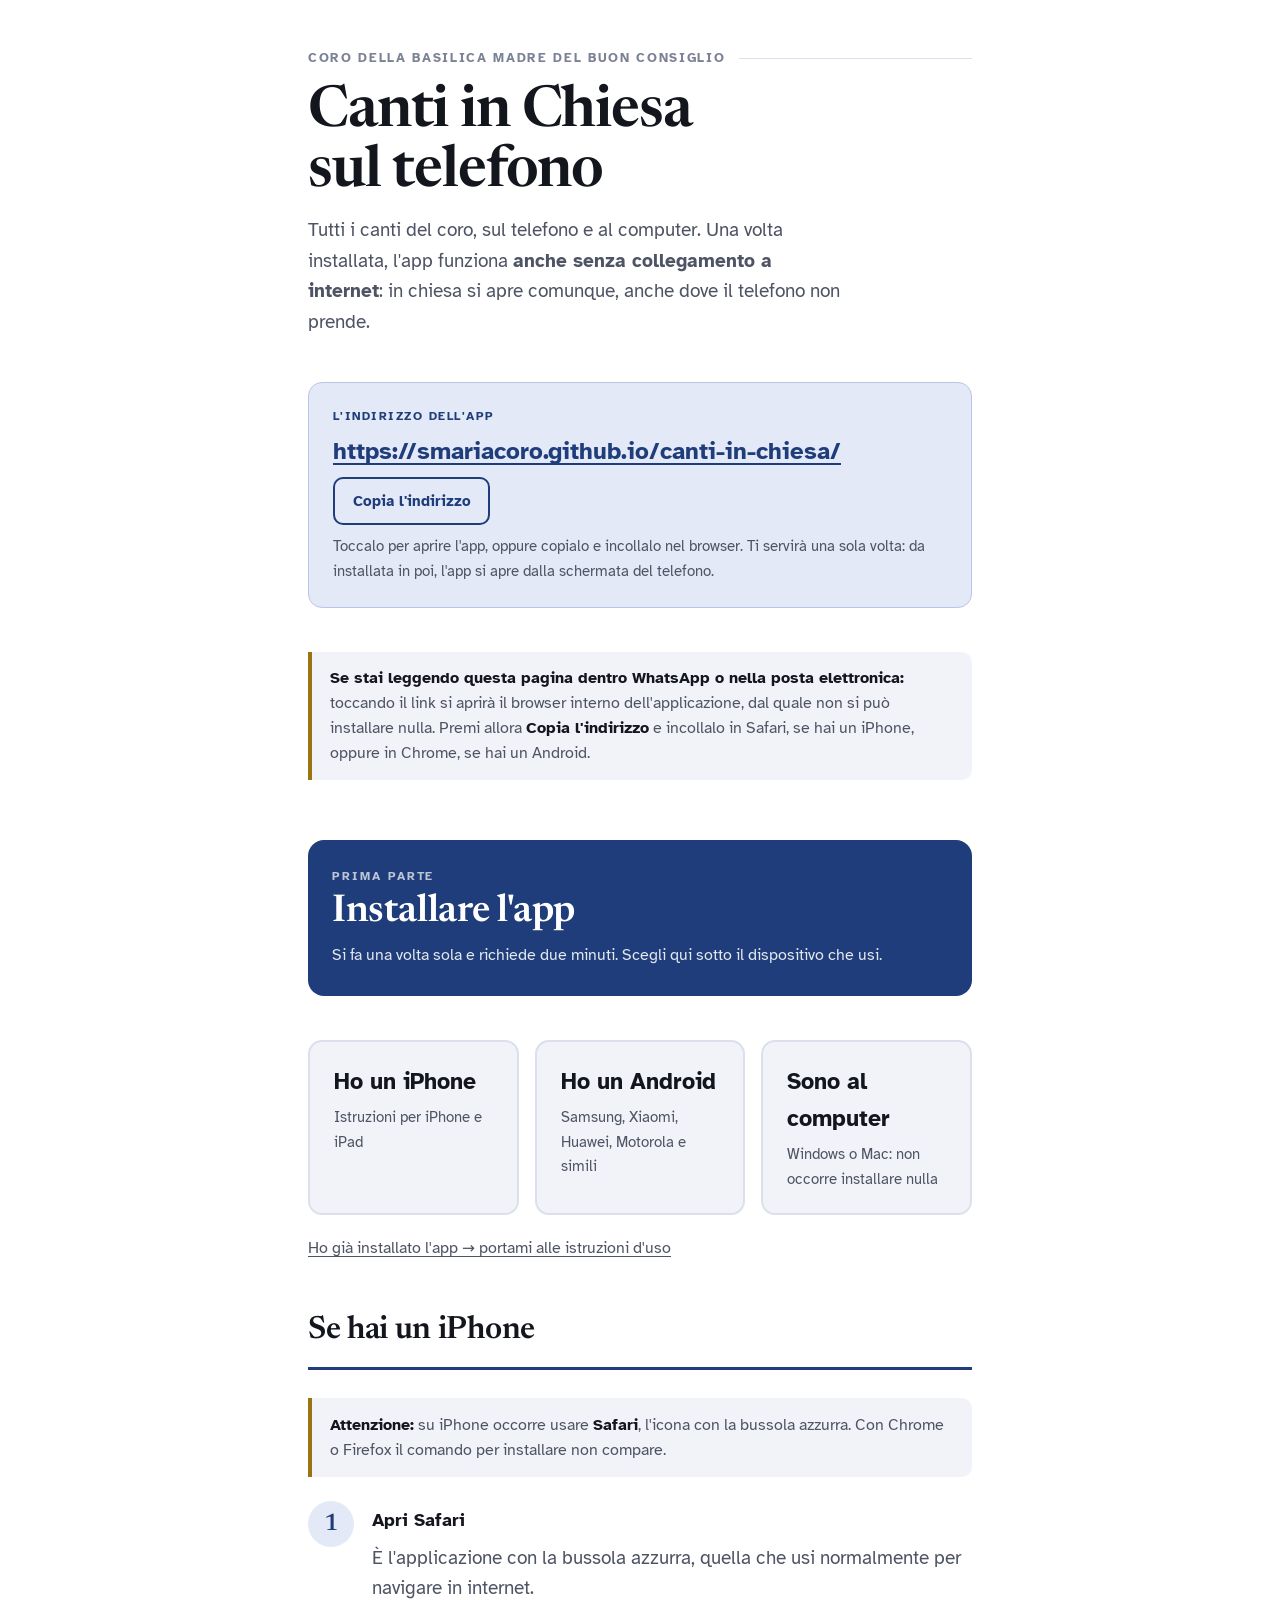
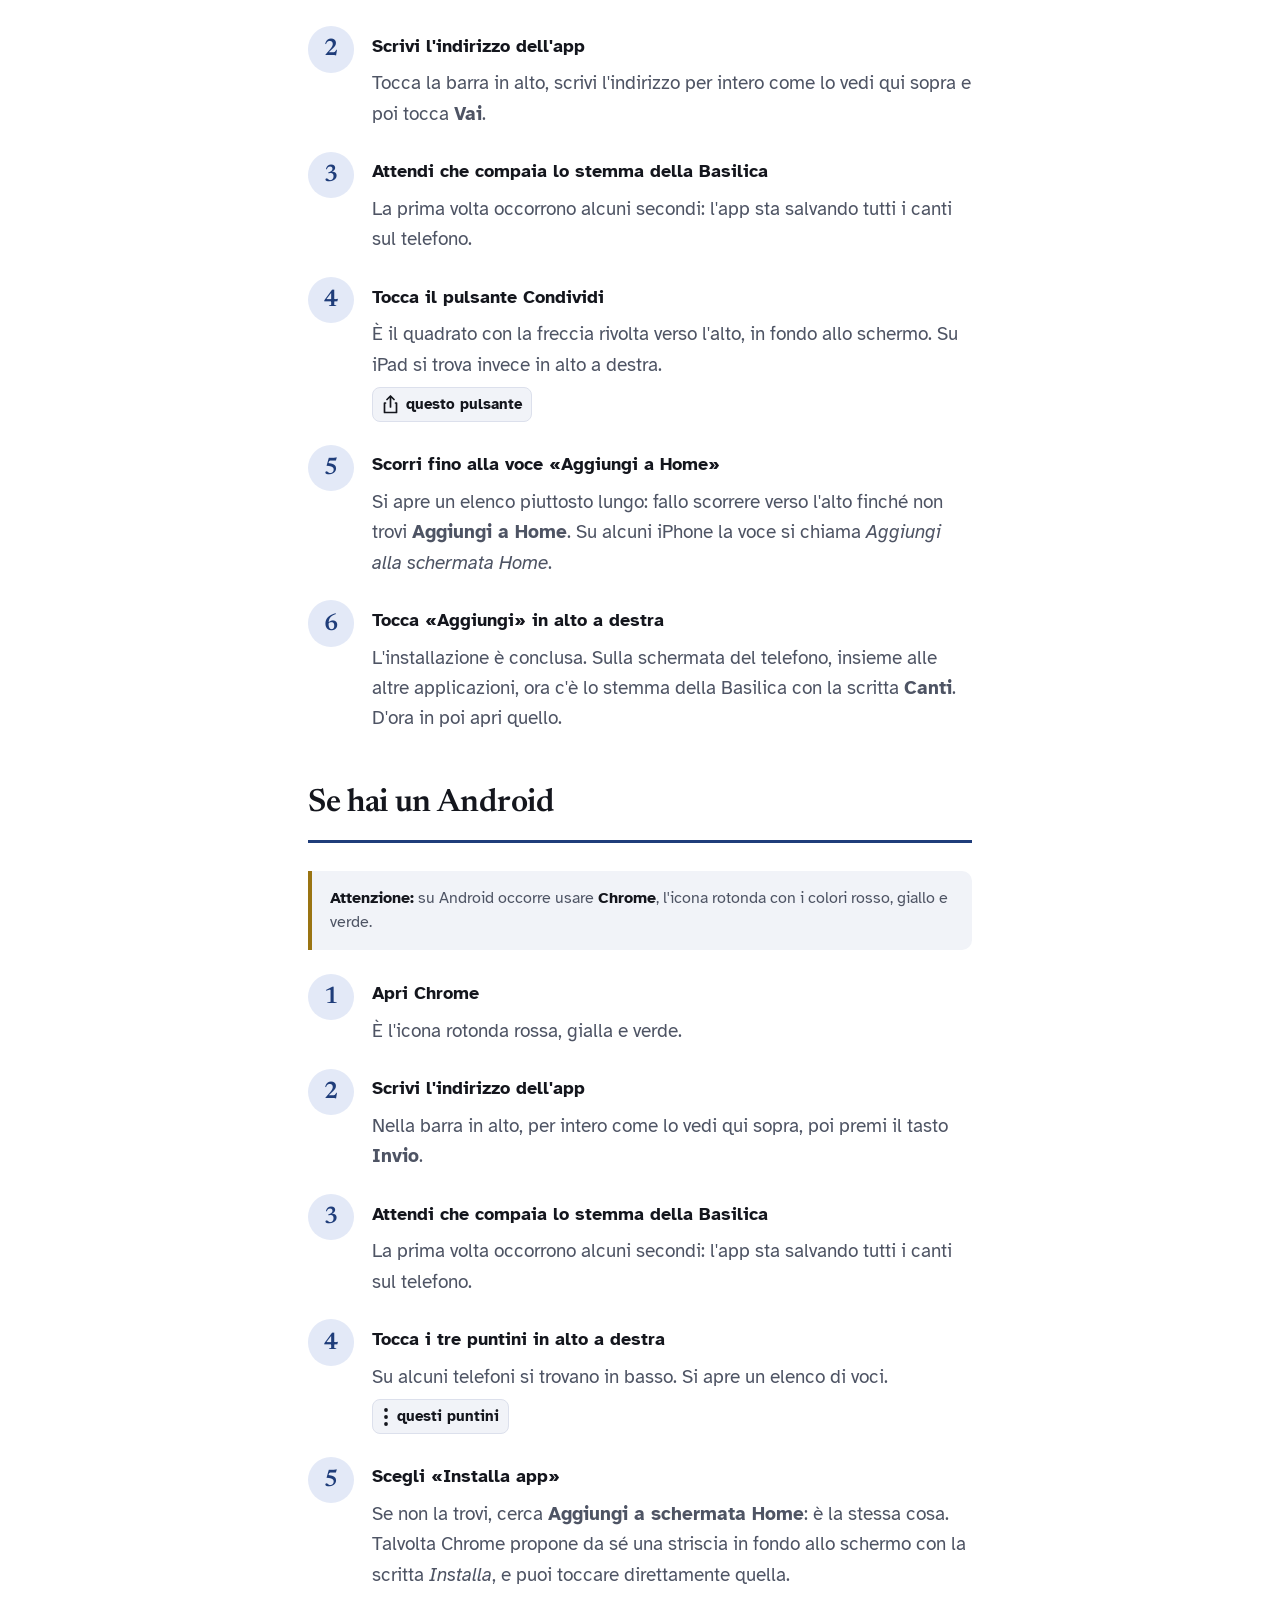
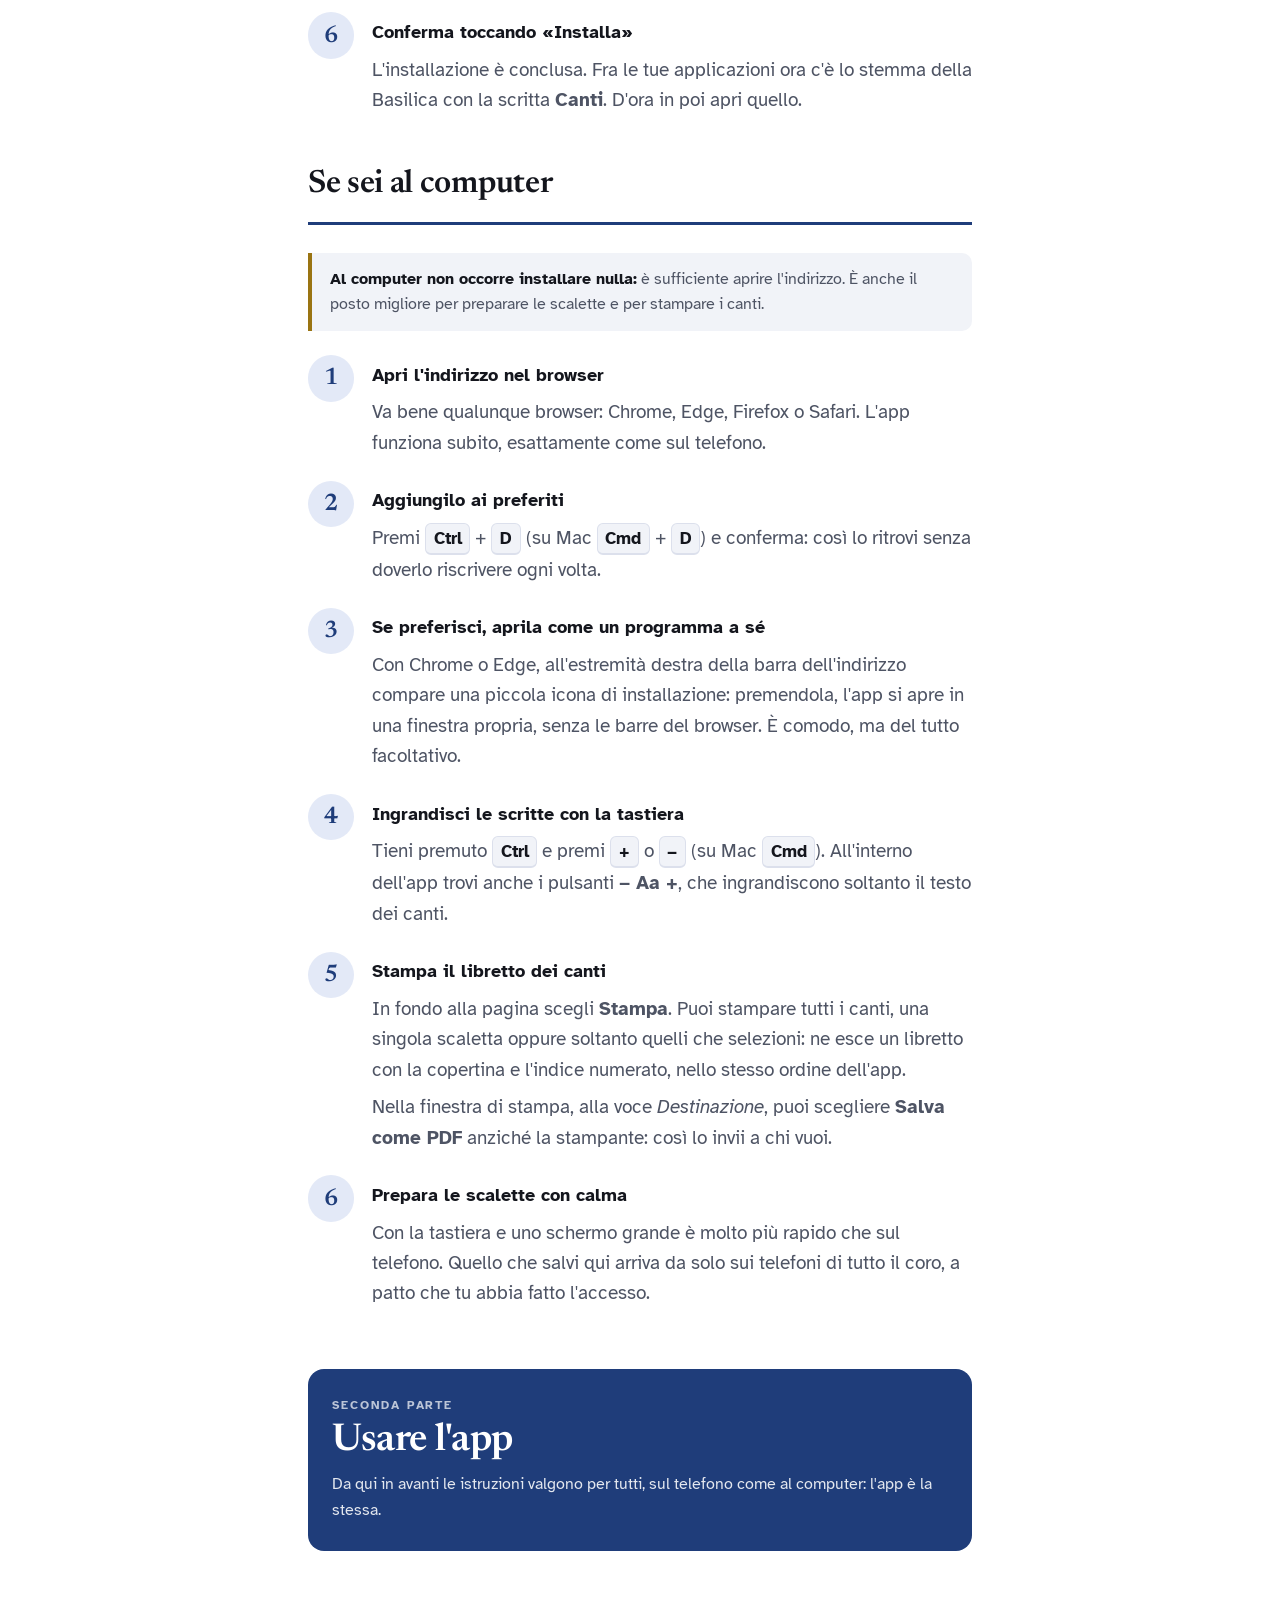
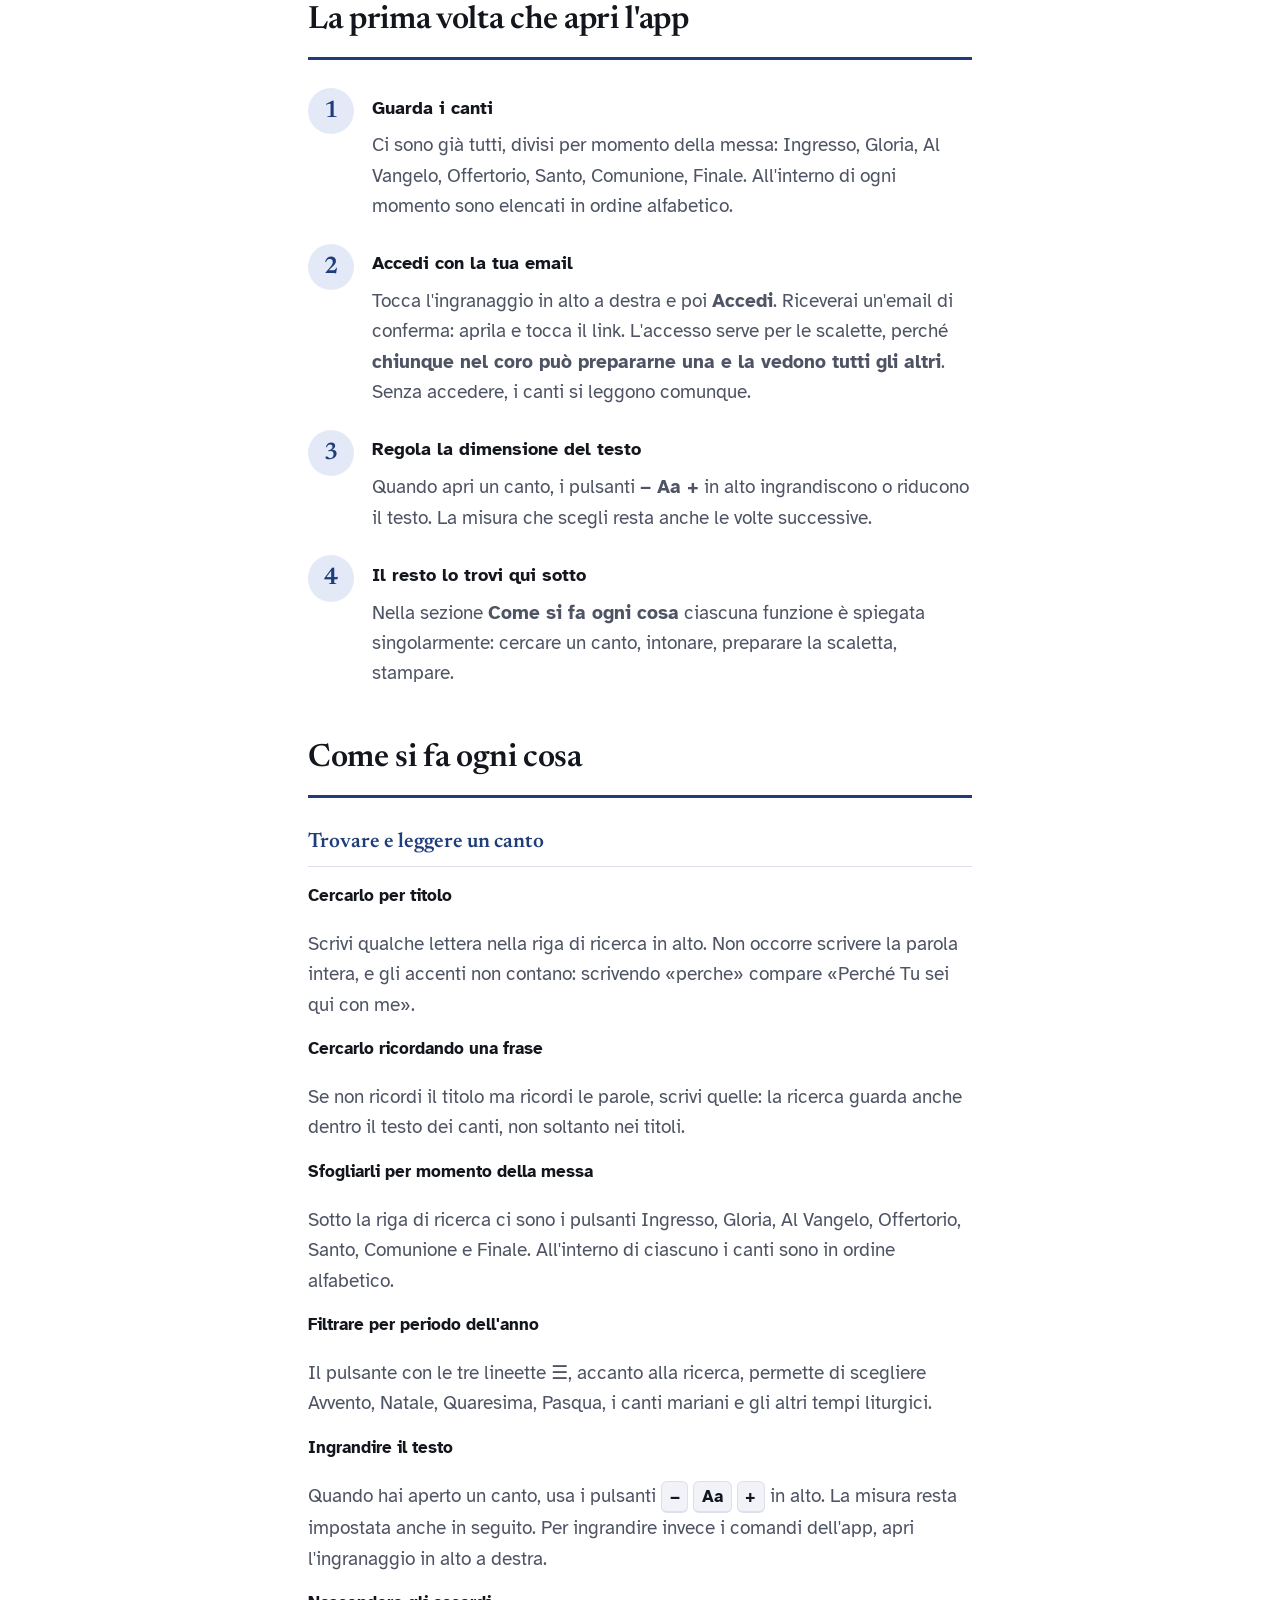
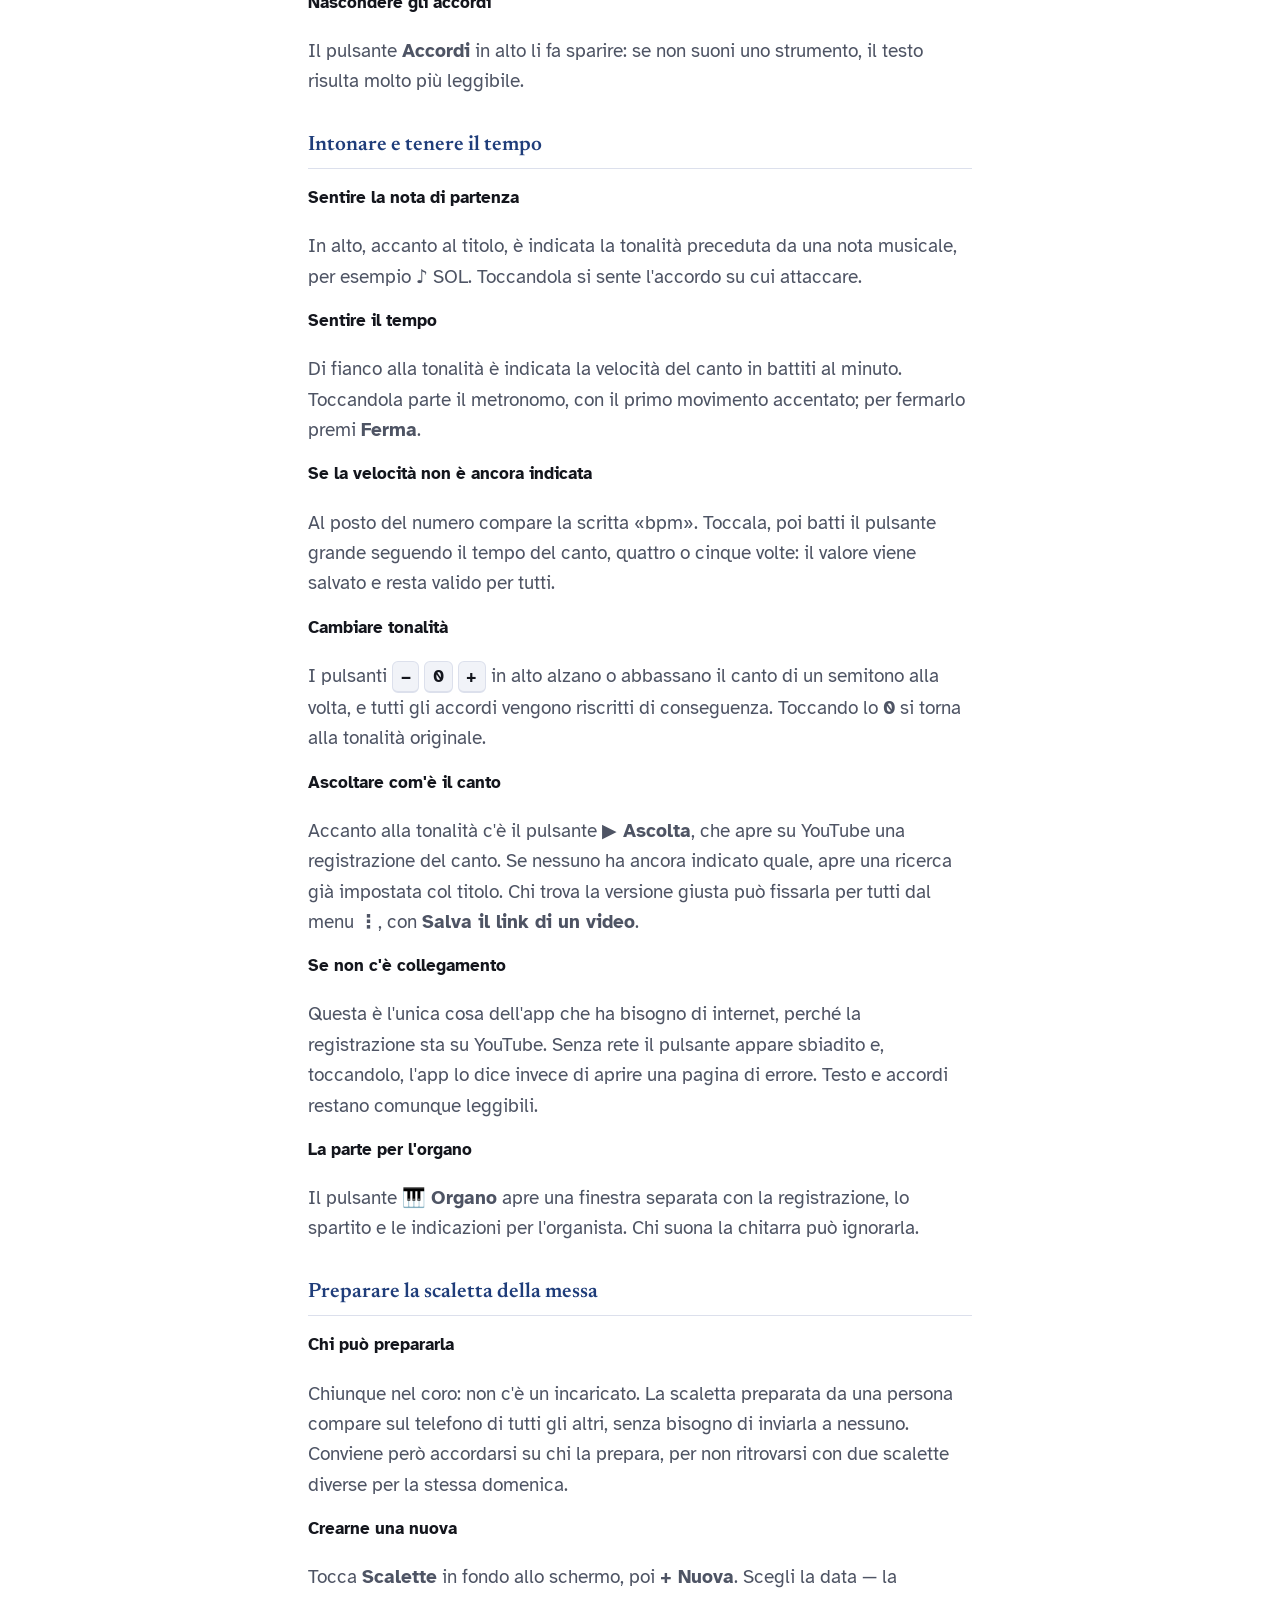
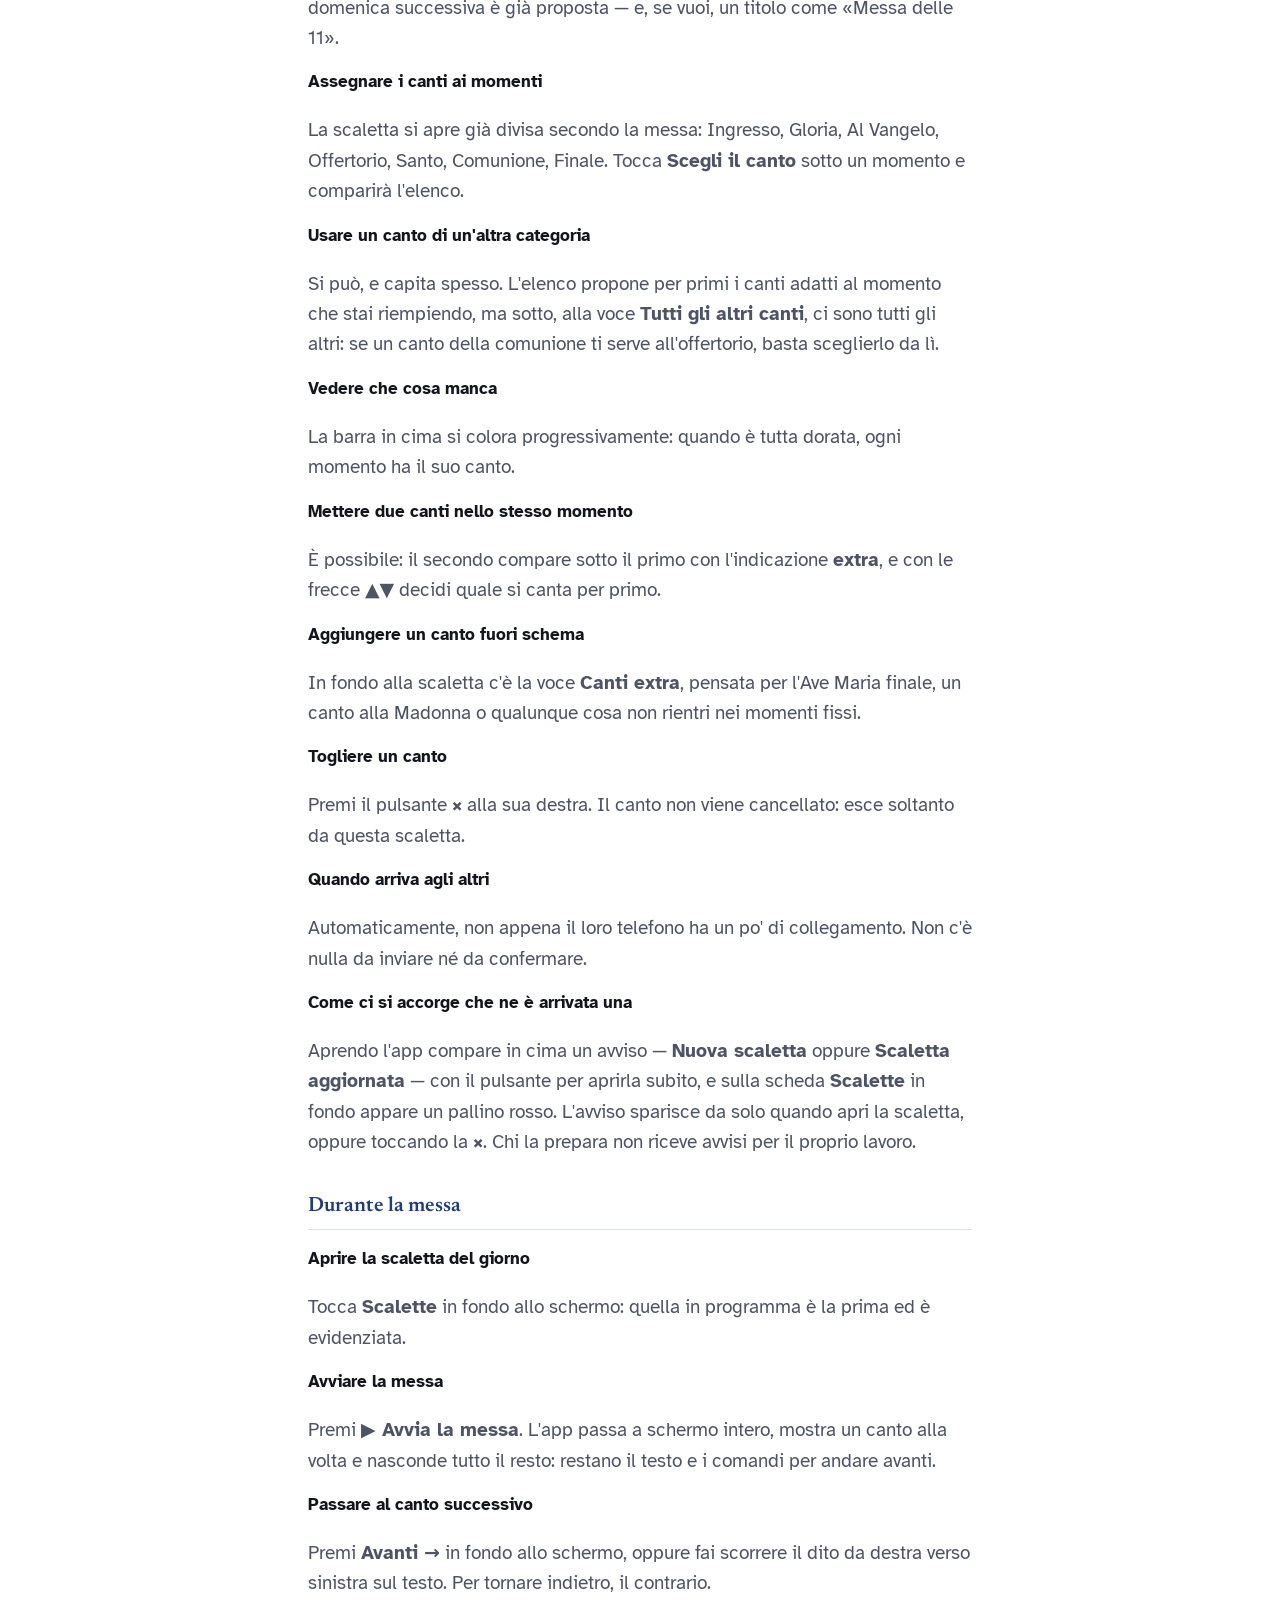
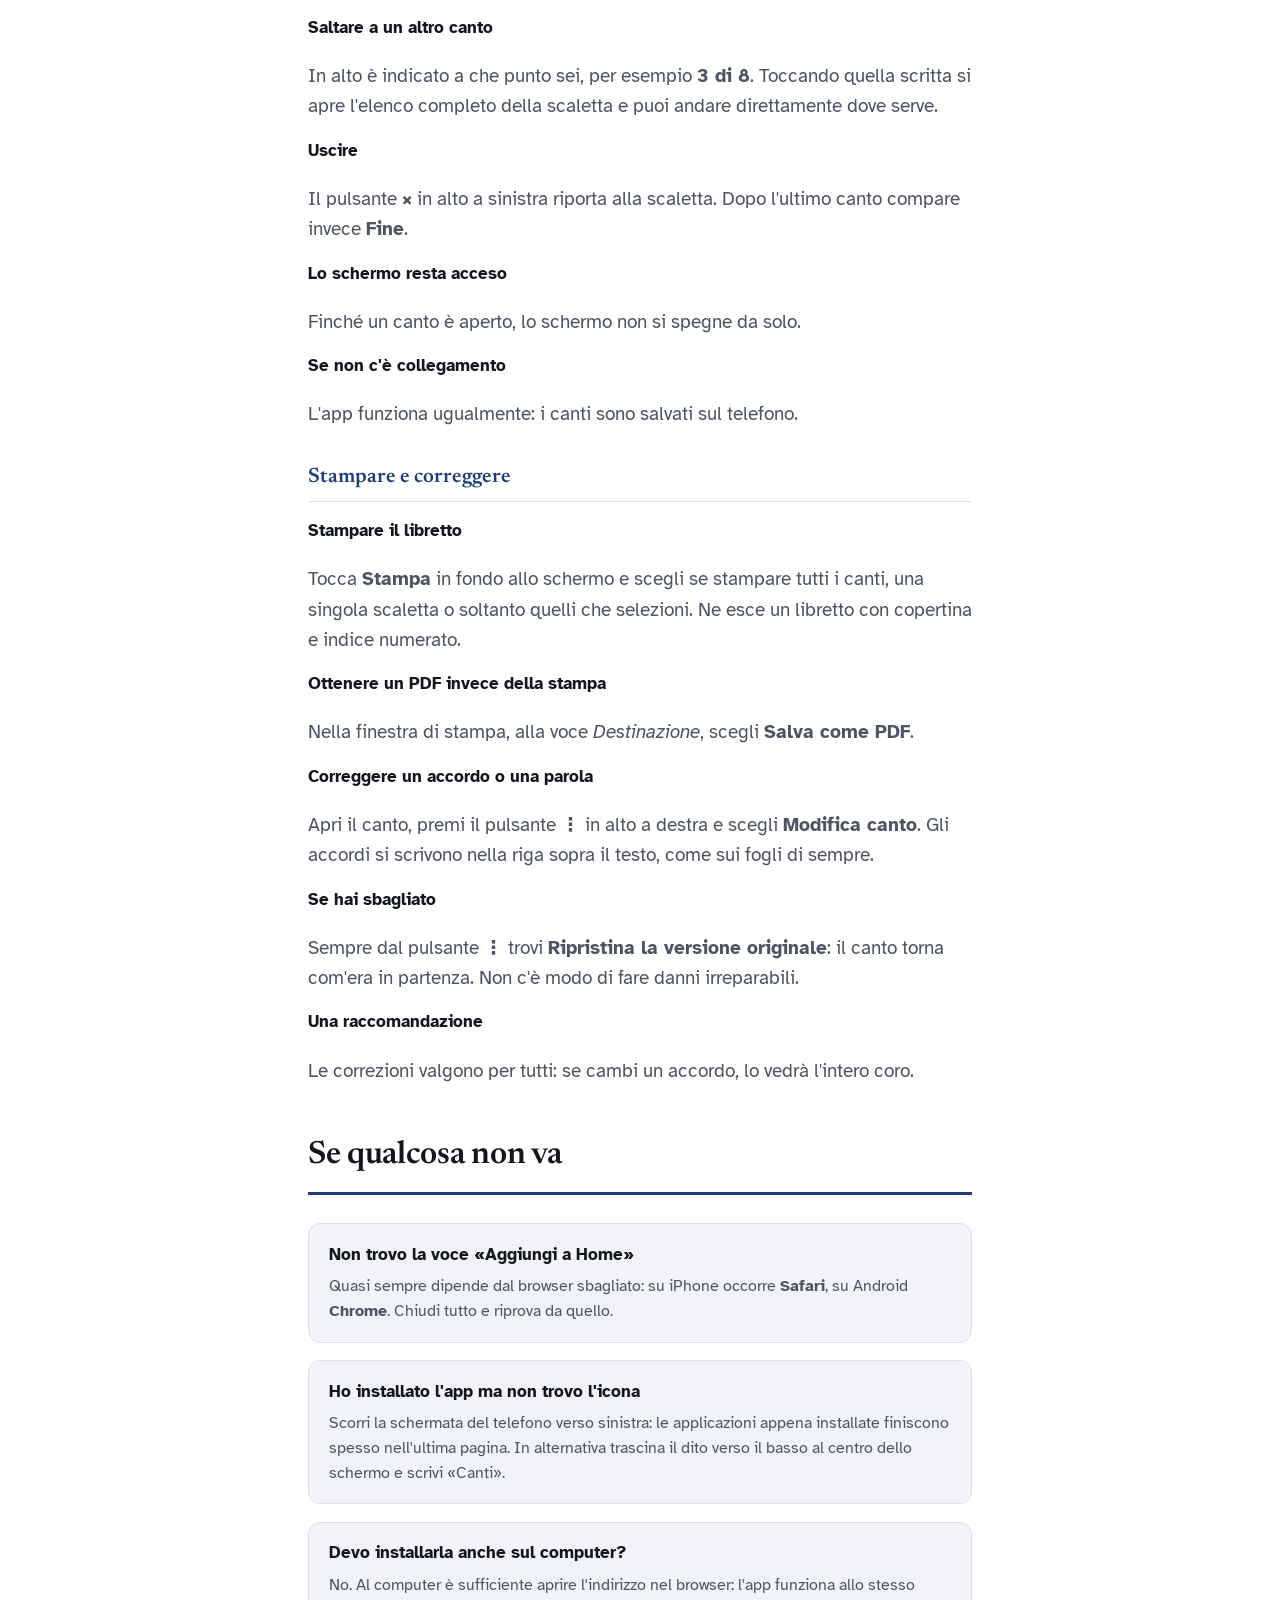
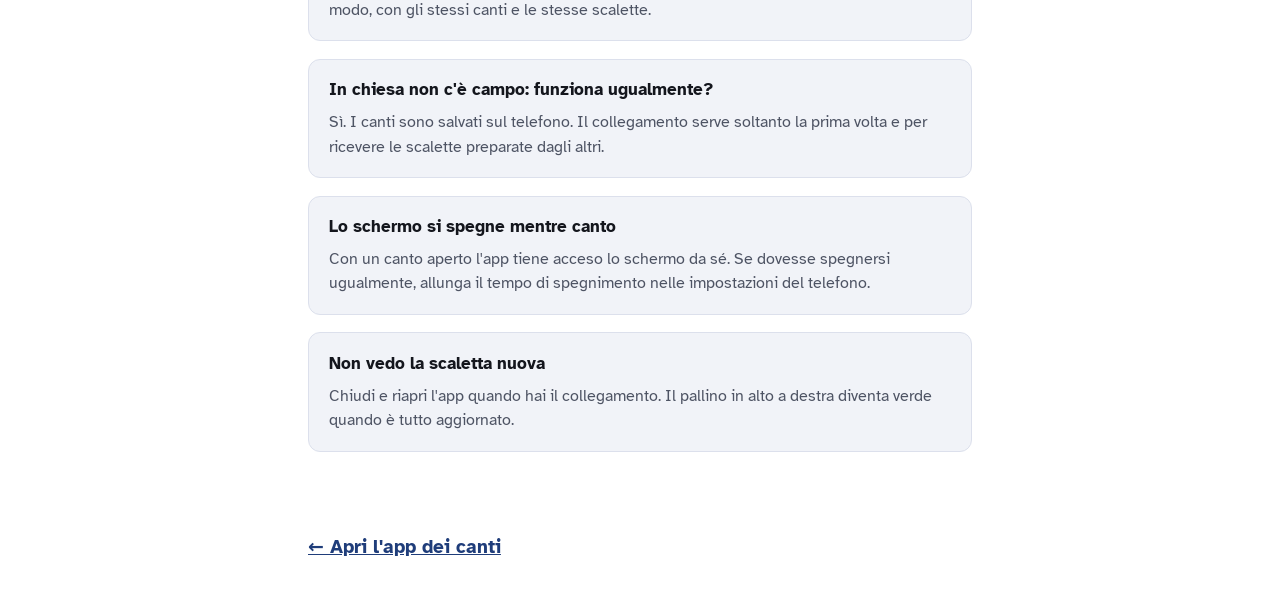
==== commit ee7ceaeb: "Gestione delle notifiche" ====
--- a/app/guida.html
+++ b/app/guida.html
@@ -745,6 +745,12 @@
           <dt>Quando arriva agli altri</dt>
           <dd>Automaticamente, non appena il loro telefono ha un po' di collegamento. Non c'è nulla
             da inviare né da confermare.</dd>
+
+          <dt>Come ci si accorge che ne è arrivata una</dt>
+          <dd>Aprendo l'app compare in cima un avviso — <b>Nuova scaletta</b> oppure <b>Scaletta
+            aggiornata</b> — con il pulsante per aprirla subito, e sulla scheda <b>Scalette</b> in
+            fondo appare un pallino rosso. L'avviso sparisce da solo quando apri la scaletta,
+            oppure toccando la <b>×</b>. Chi la prepara non riceve avvisi per il proprio lavoro.</dd>
         </dl>
       </div>
 
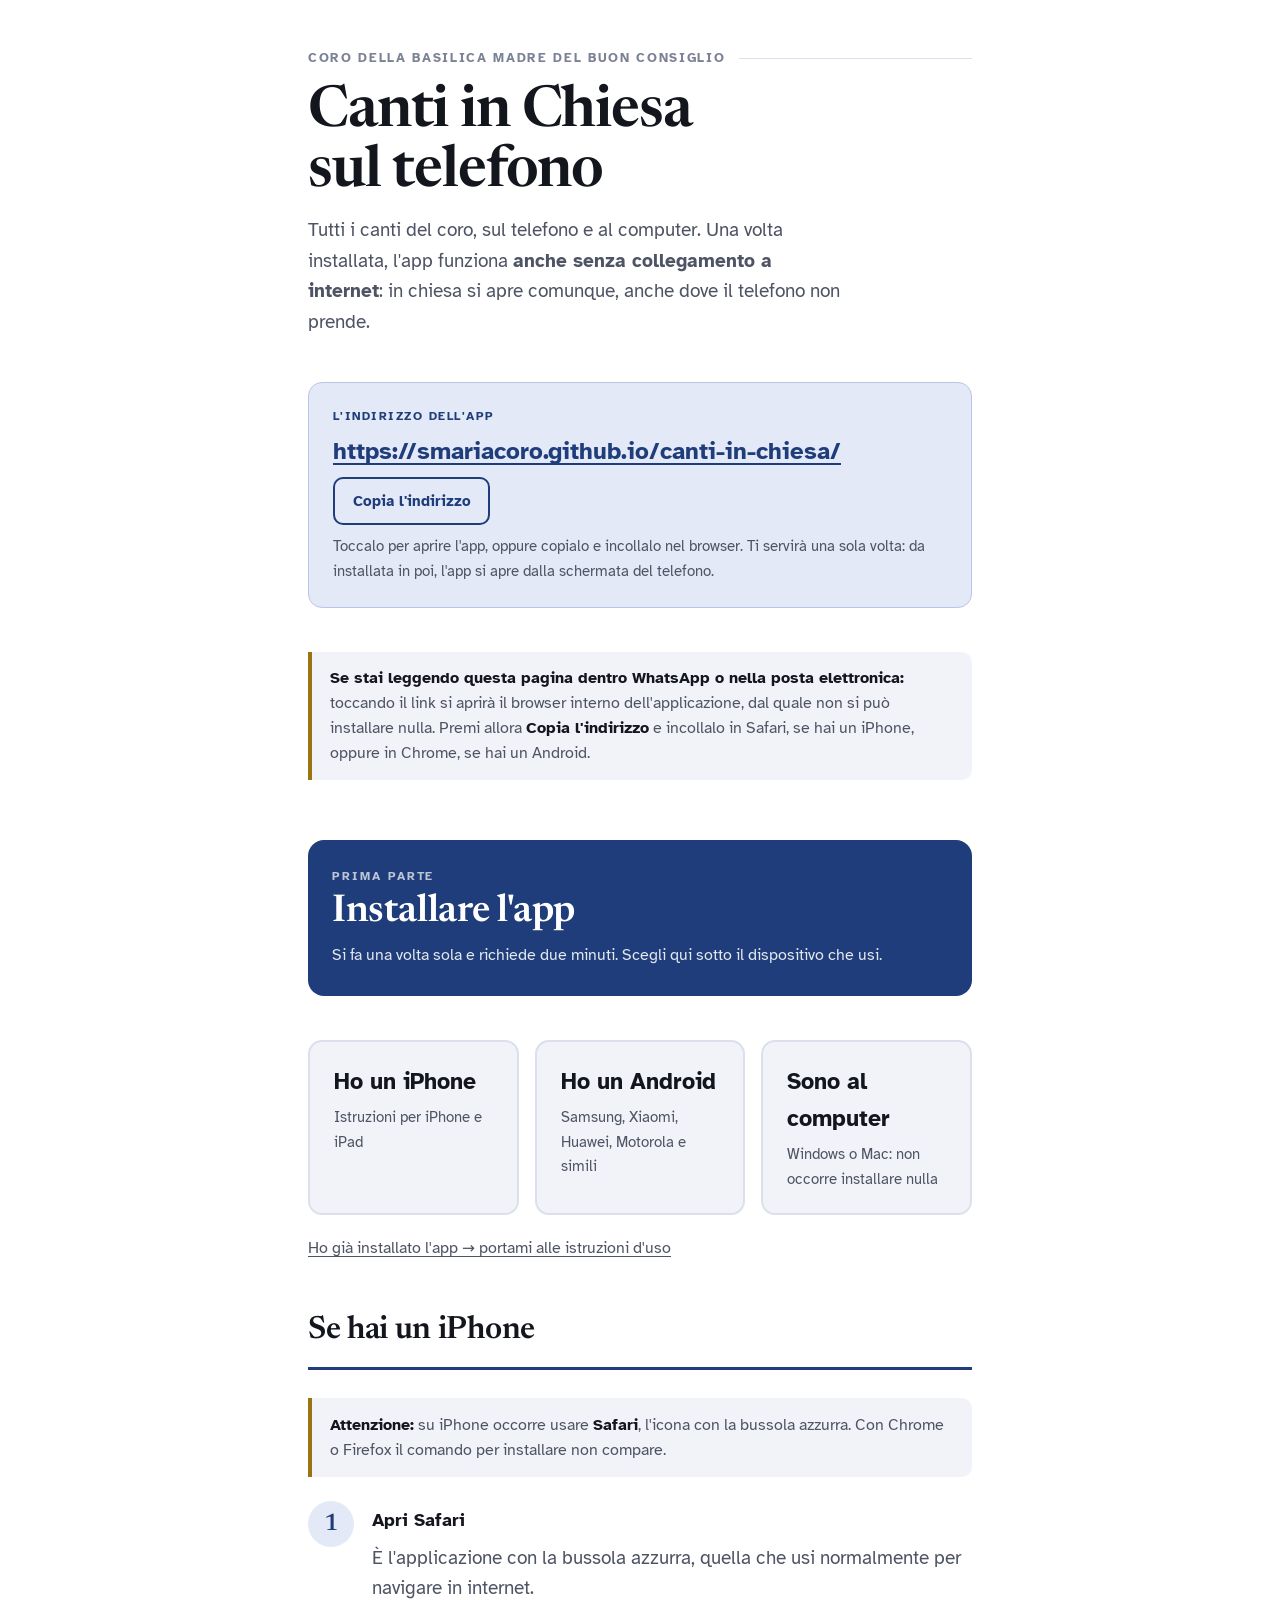
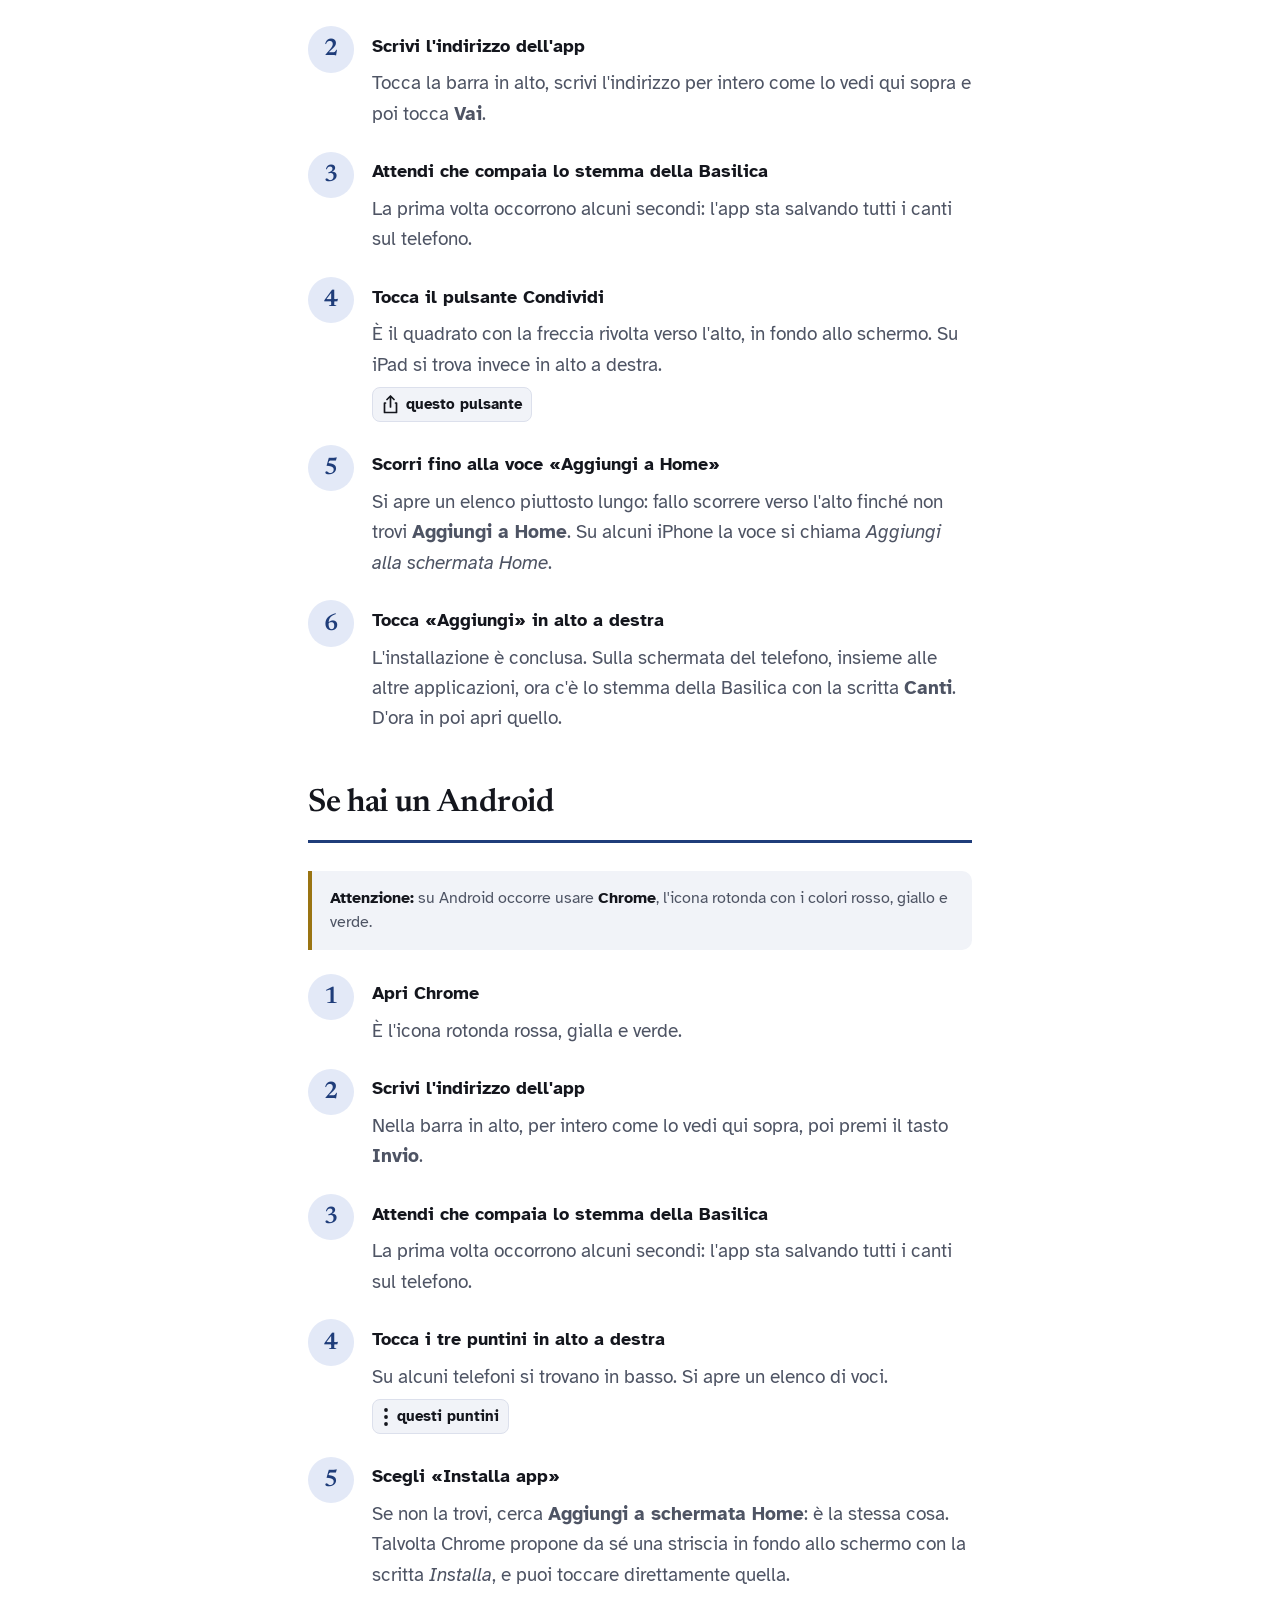
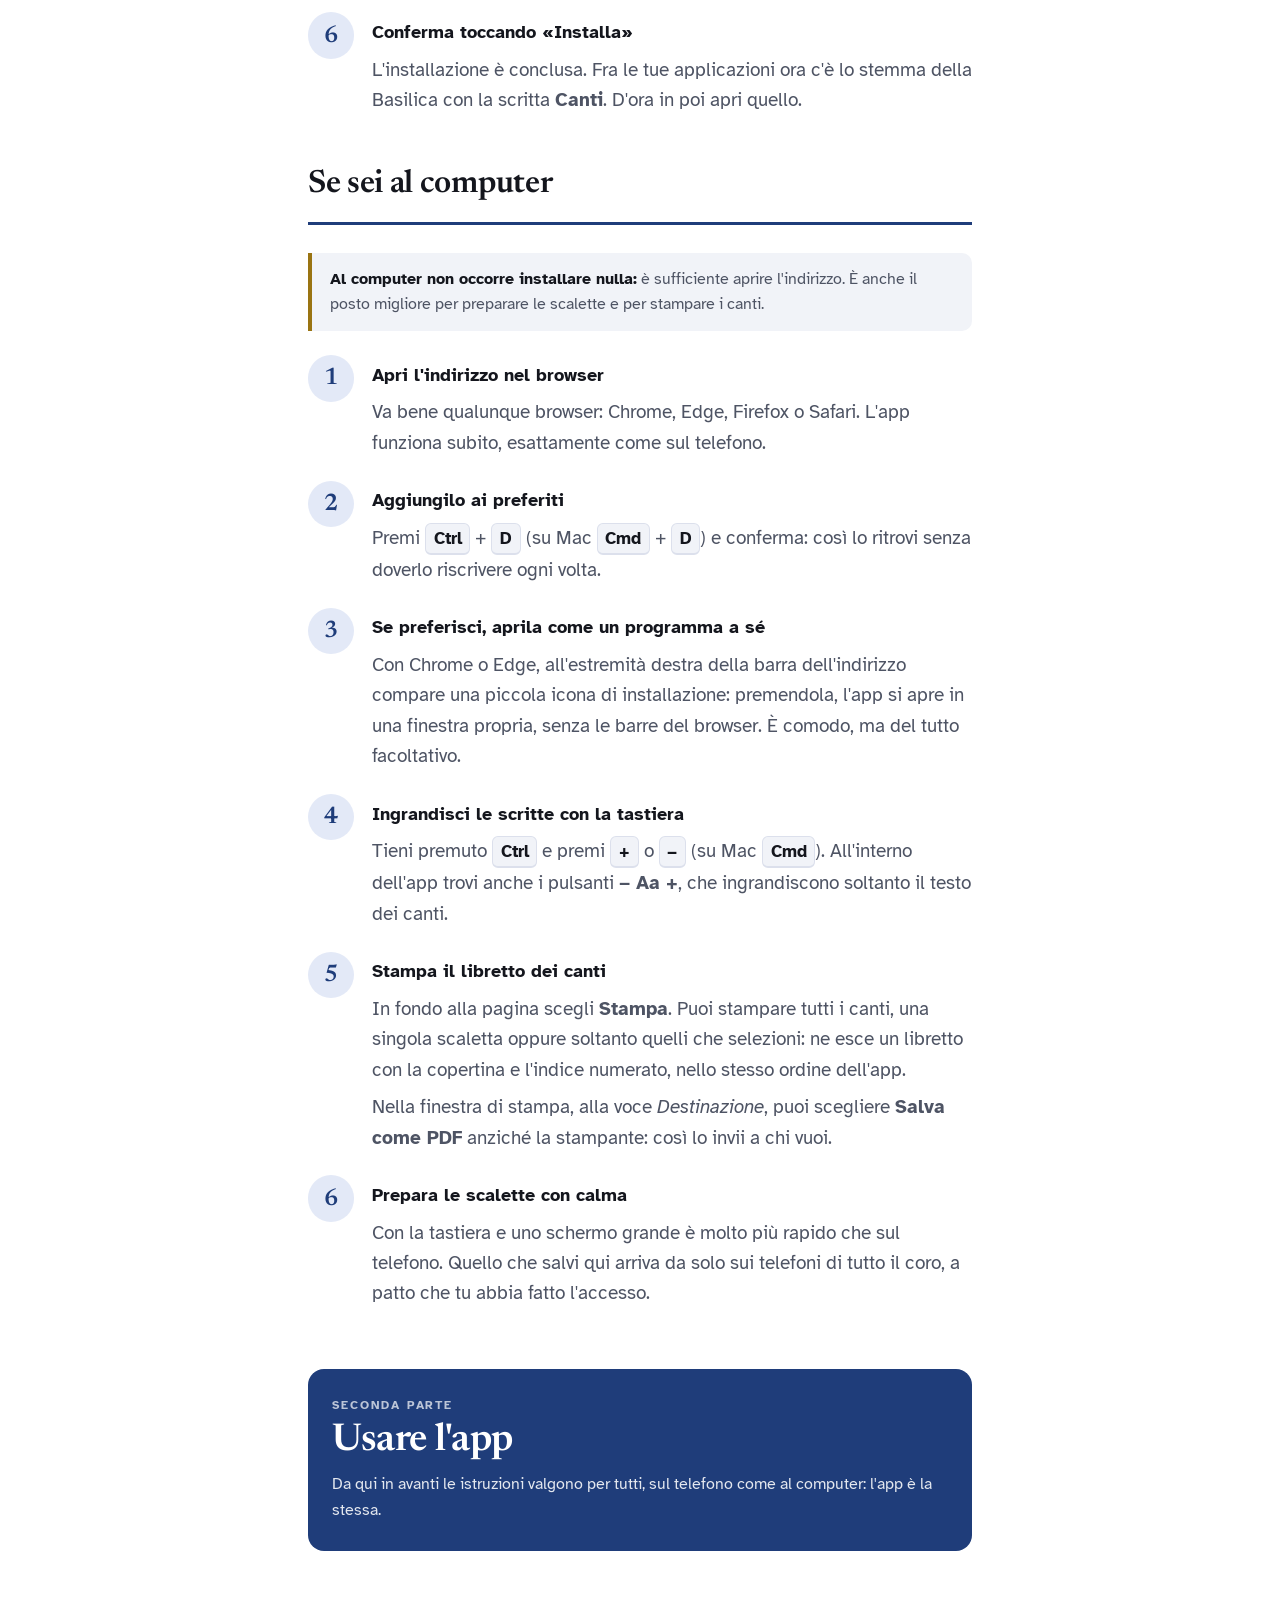
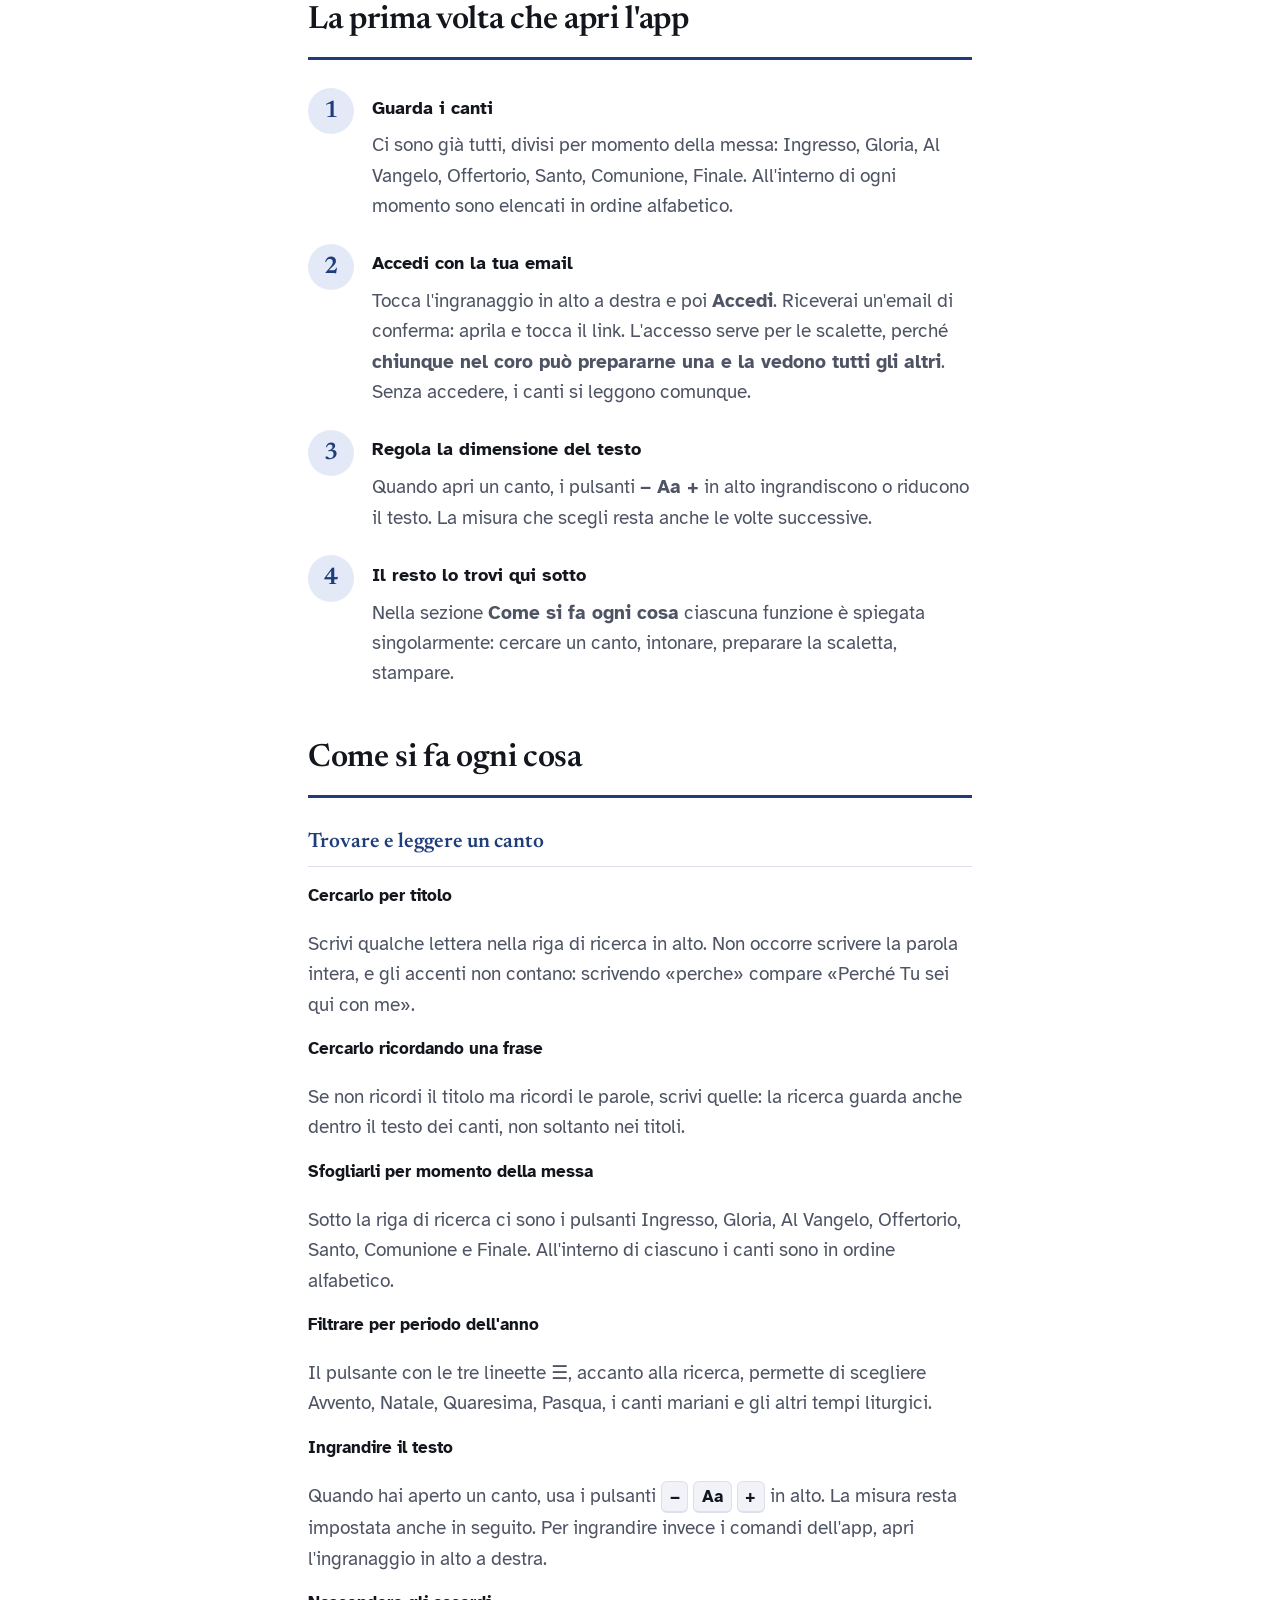
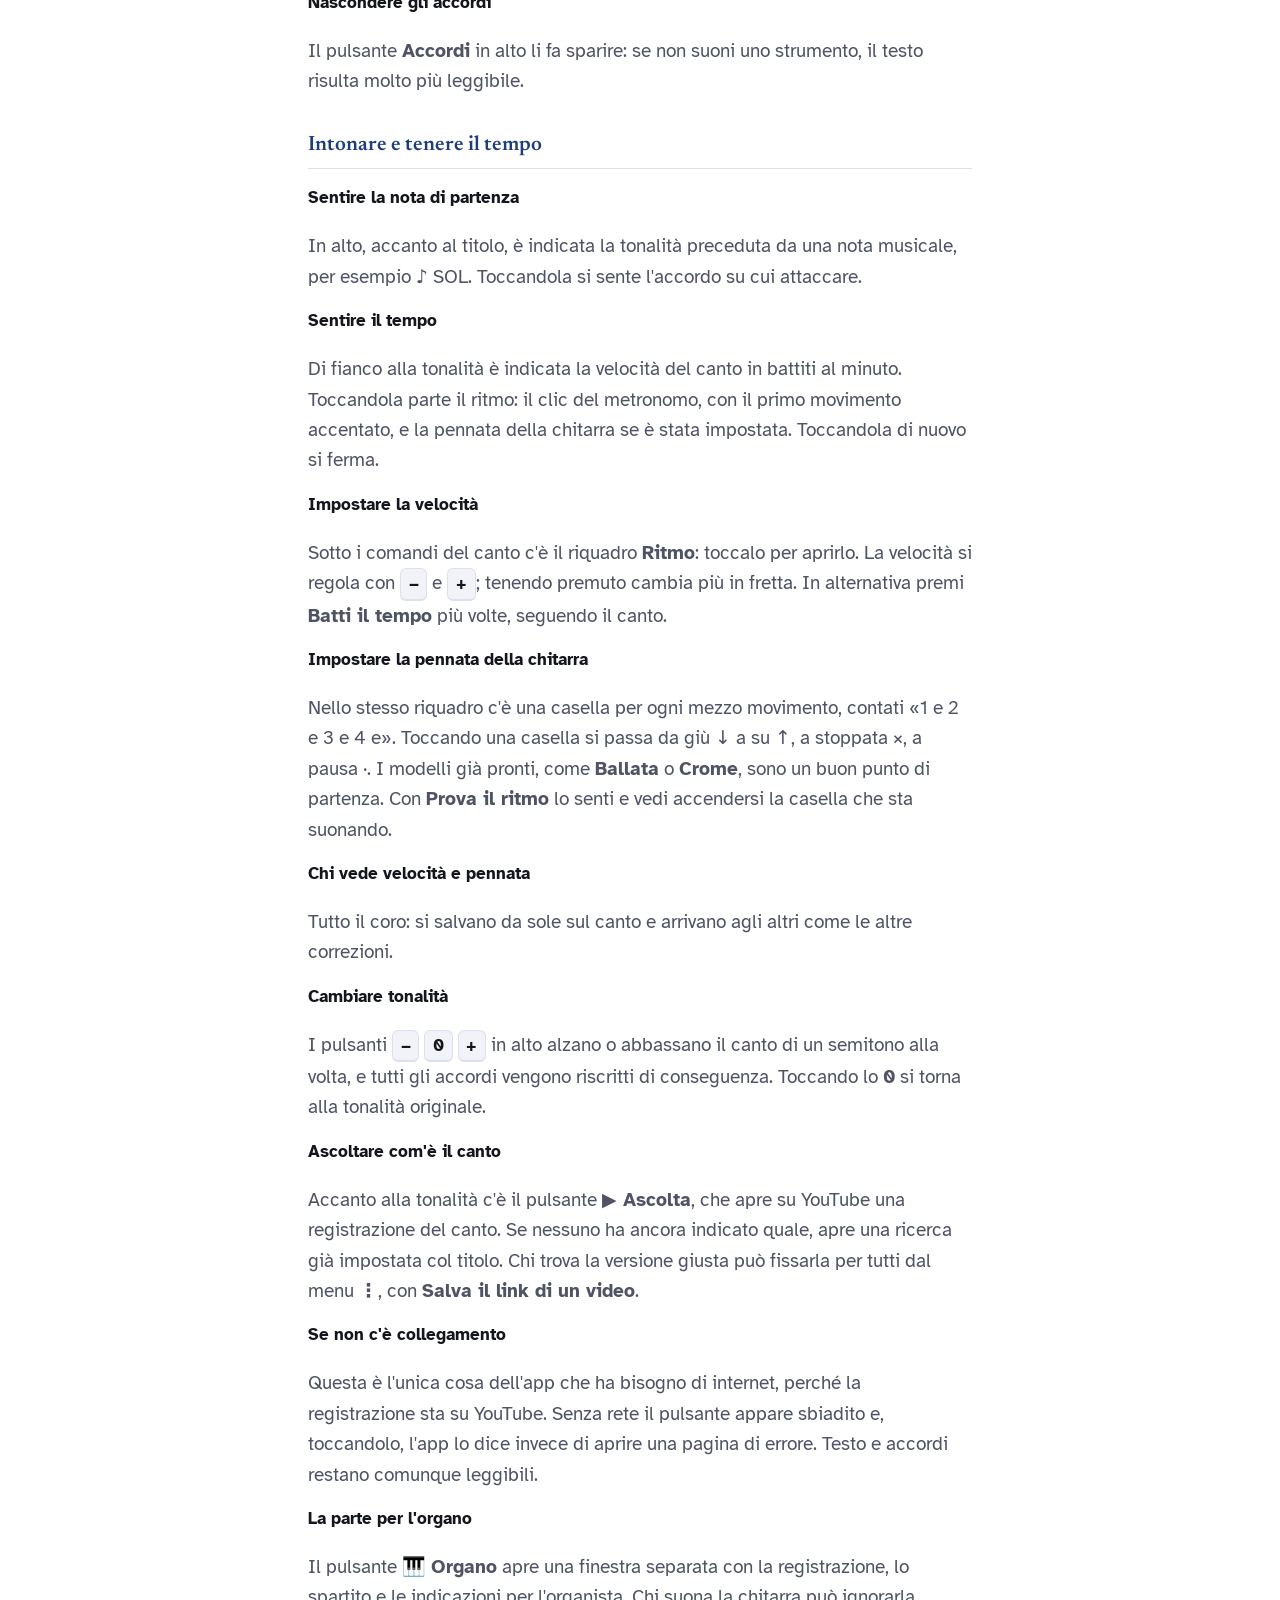
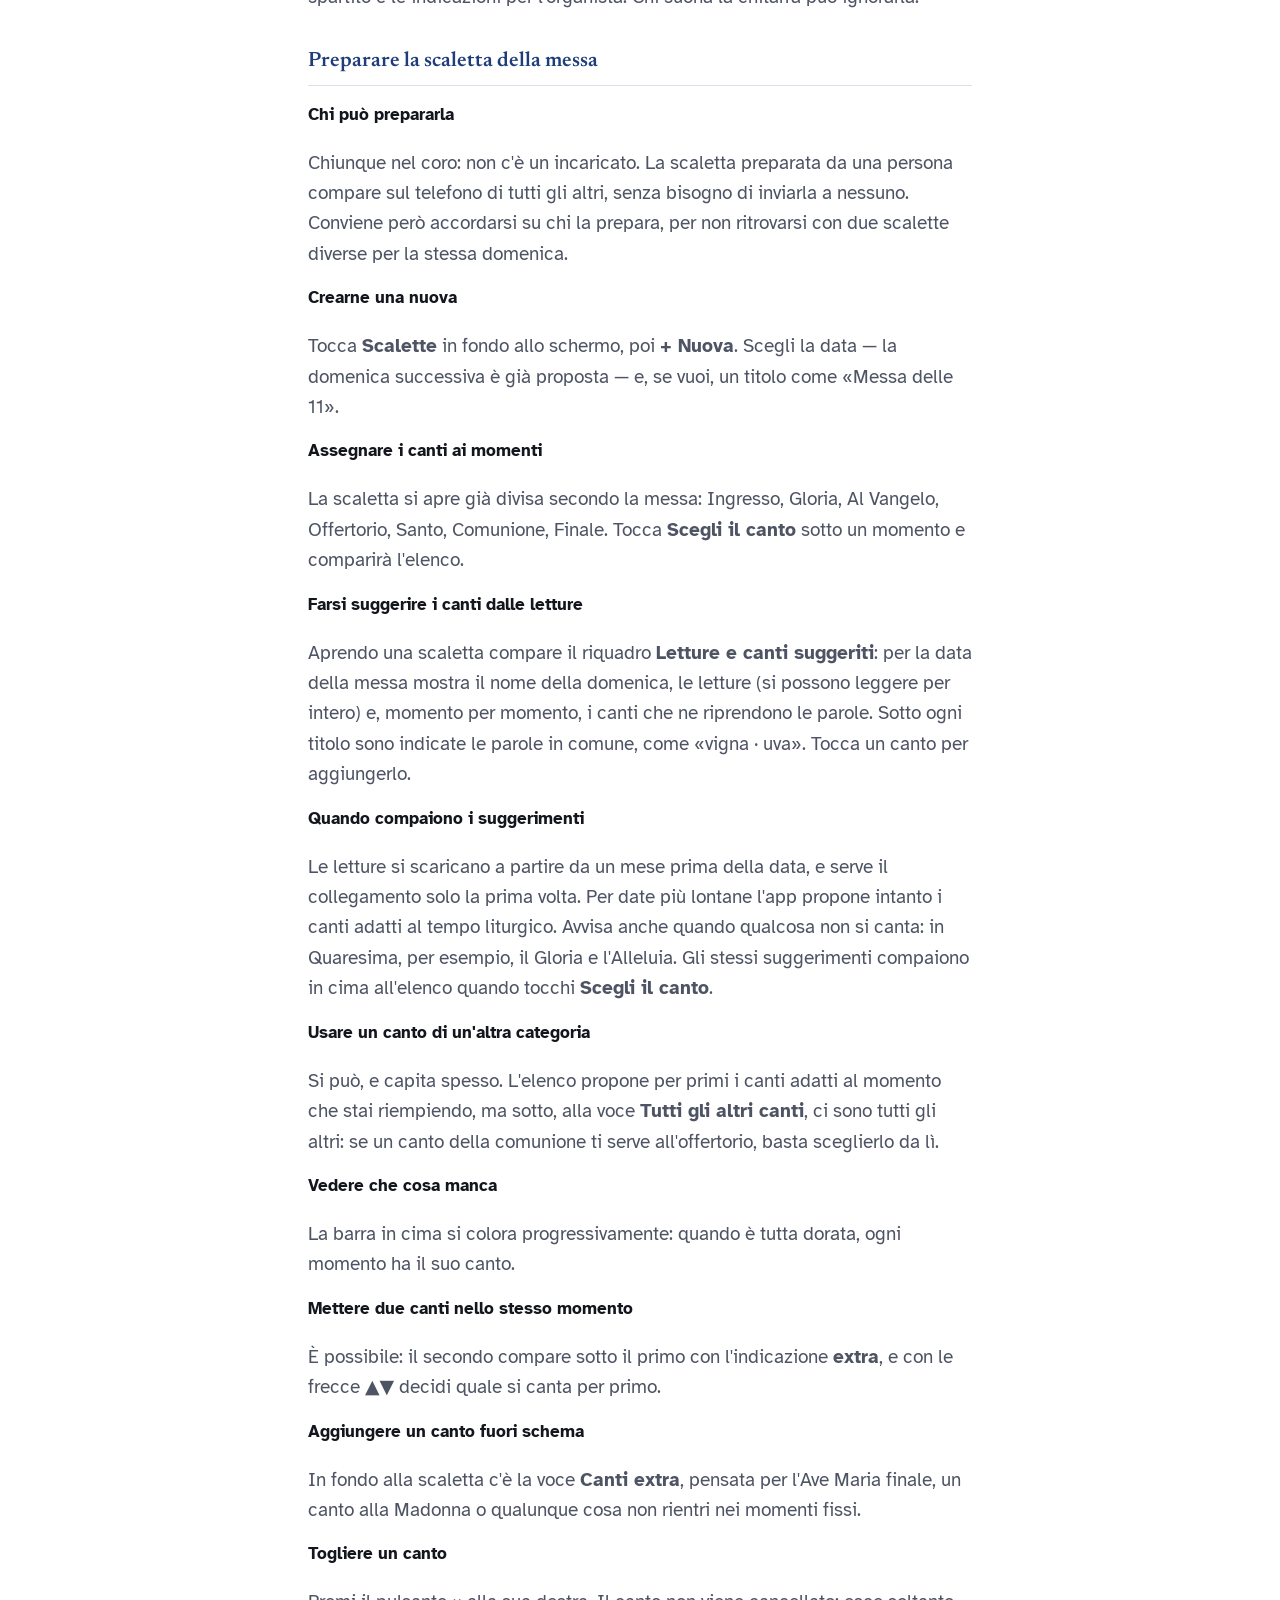
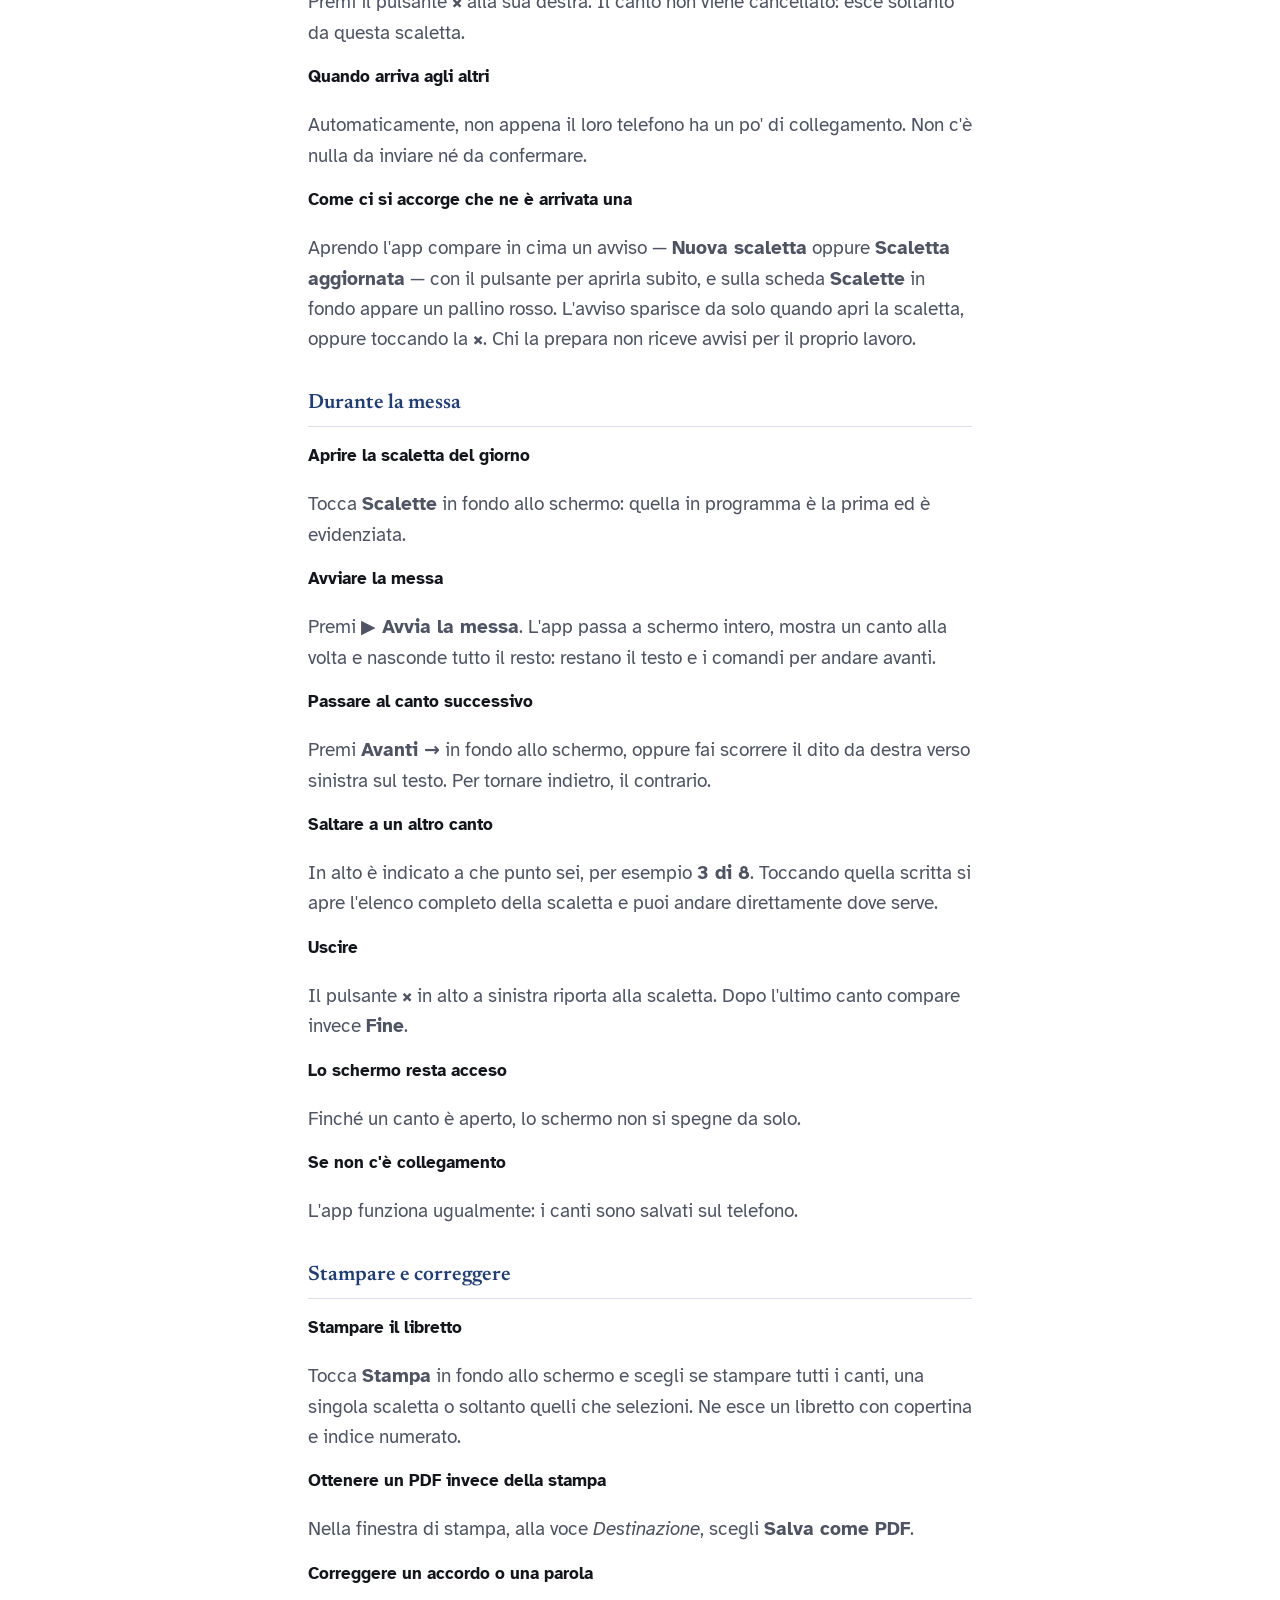
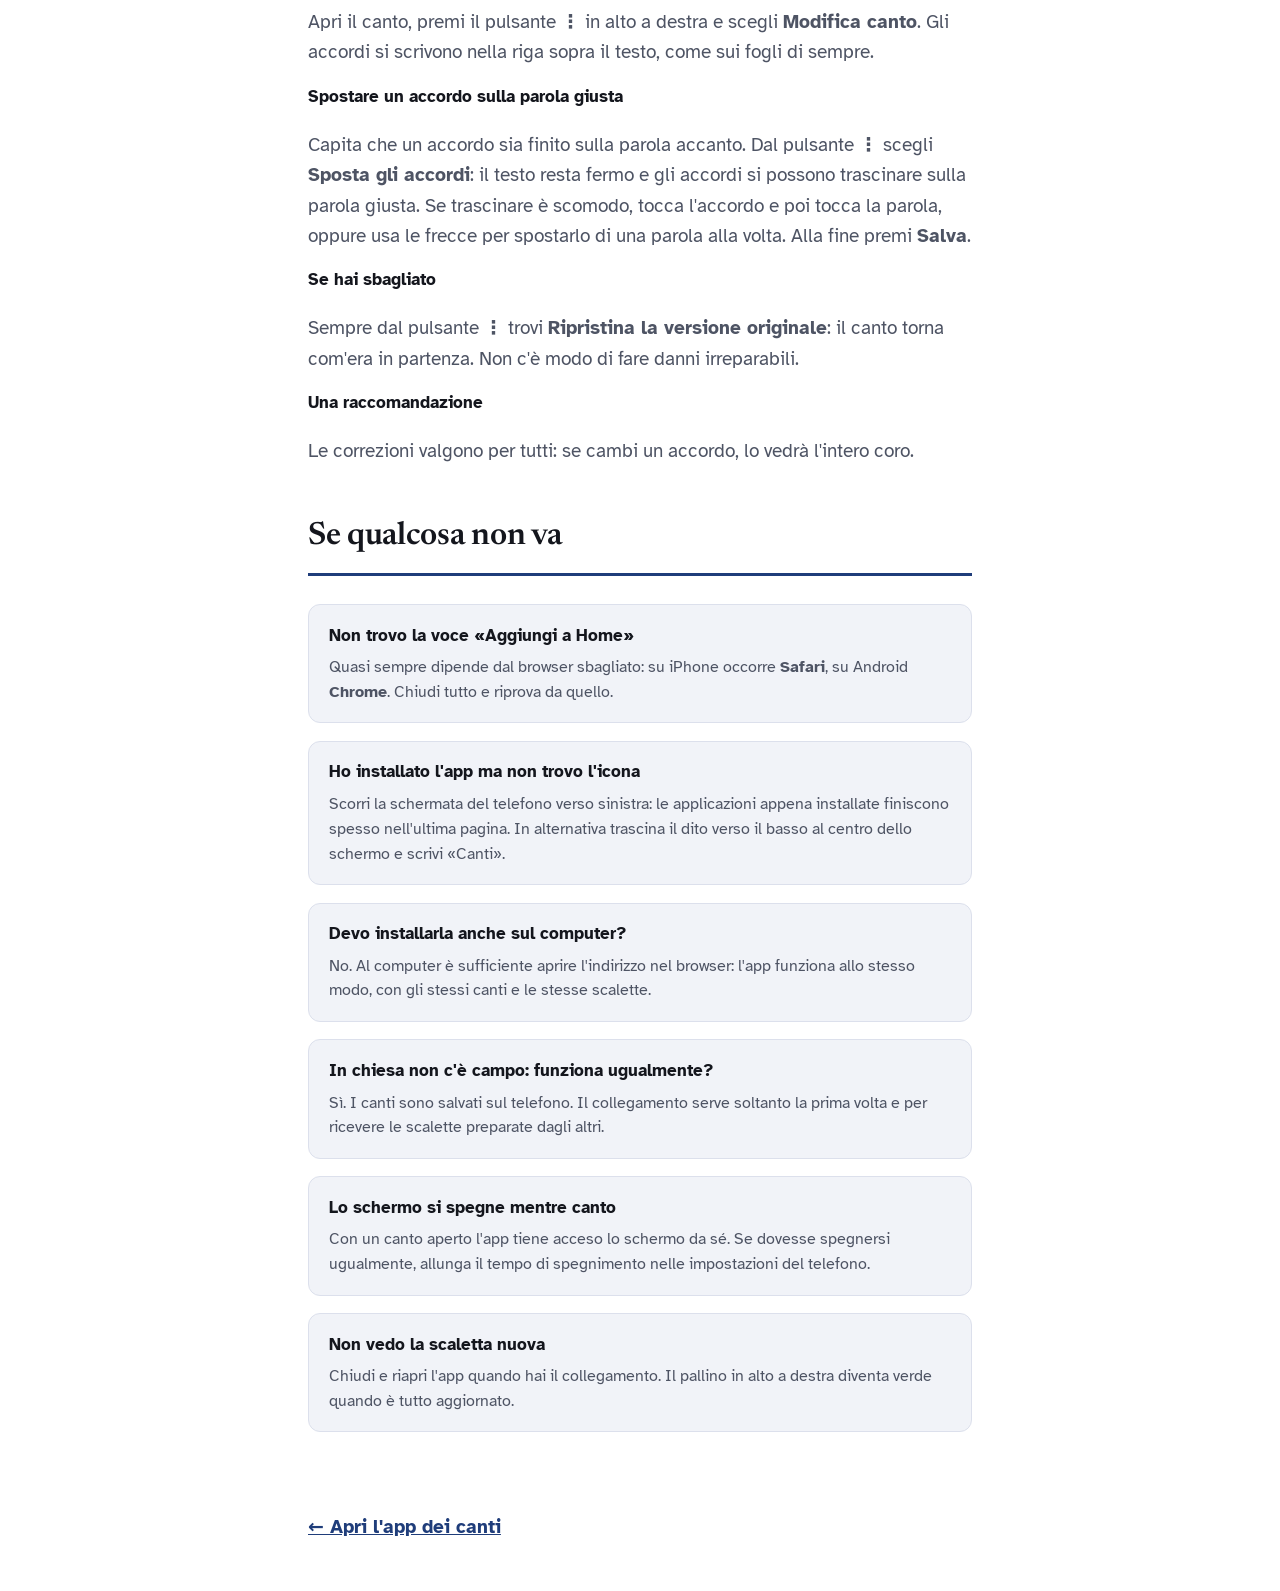
==== commit d6357aea: "uggerimenti dalle letture, ritmo della chitarra, sposta accordi, Laudato sii" ====
--- a/app/guida.html
+++ b/app/guida.html
@@ -671,13 +671,24 @@
 
           <dt>Sentire il tempo</dt>
           <dd>Di fianco alla tonalità è indicata la velocità del canto in battiti al minuto.
-            Toccandola parte il metronomo, con il primo movimento accentato; per fermarlo premi
-            <b>Ferma</b>.</dd>
-
-          <dt>Se la velocità non è ancora indicata</dt>
-          <dd>Al posto del numero compare la scritta «bpm». Toccala, poi batti il pulsante grande
-            seguendo il tempo del canto, quattro o cinque volte: il valore viene salvato e resta
-            valido per tutti.</dd>
+            Toccandola parte il ritmo: il clic del metronomo, con il primo movimento accentato, e la
+            pennata della chitarra se è stata impostata. Toccandola di nuovo si ferma.</dd>
+
+          <dt>Impostare la velocità</dt>
+          <dd>Sotto i comandi del canto c'è il riquadro <b>Ritmo</b>: toccalo per aprirlo. La
+            velocità si regola con <span class="key">−</span> e <span class="key">+</span>; tenendo
+            premuto cambia più in fretta. In alternativa premi <b>Batti il tempo</b> più volte,
+            seguendo il canto.</dd>
+
+          <dt>Impostare la pennata della chitarra</dt>
+          <dd>Nello stesso riquadro c'è una casella per ogni mezzo movimento, contati «1 e 2 e 3 e
+            4 e». Toccando una casella si passa da giù ↓ a su ↑, a stoppata ×, a pausa ·. I modelli
+            già pronti, come <b>Ballata</b> o <b>Crome</b>, sono un buon punto di partenza. Con
+            <b>Prova il ritmo</b> lo senti e vedi accendersi la casella che sta suonando.</dd>
+
+          <dt>Chi vede velocità e pennata</dt>
+          <dd>Tutto il coro: si salvano da sole sul canto e arrivano agli altri come le altre
+            correzioni.</dd>
 
           <dt>Cambiare tonalità</dt>
           <dd>I pulsanti <span class="key">−</span> <span class="key">0</span>
@@ -721,6 +732,19 @@
             Offertorio, Santo, Comunione, Finale. Tocca <b>Scegli il canto</b> sotto un momento e
             comparirà l'elenco.</dd>
 
+          <dt>Farsi suggerire i canti dalle letture</dt>
+          <dd>Aprendo una scaletta compare il riquadro <b>Letture e canti suggeriti</b>: per la data
+            della messa mostra il nome della domenica, le letture (si possono leggere per intero) e,
+            momento per momento, i canti che ne riprendono le parole. Sotto ogni titolo sono
+            indicate le parole in comune, come «vigna · uva». Tocca un canto per aggiungerlo.</dd>
+
+          <dt>Quando compaiono i suggerimenti</dt>
+          <dd>Le letture si scaricano a partire da un mese prima della data, e serve il
+            collegamento solo la prima volta. Per date più lontane l'app propone intanto i canti
+            adatti al tempo liturgico. Avvisa anche quando qualcosa non si canta: in Quaresima, per
+            esempio, il Gloria e l'Alleluia. Gli stessi suggerimenti compaiono in cima all'elenco
+            quando tocchi <b>Scegli il canto</b>.</dd>
+
           <dt>Usare un canto di un'altra categoria</dt>
           <dd>Si può, e capita spesso. L'elenco propone per primi i canti adatti al momento che
             stai riempiendo, ma sotto, alla voce <b>Tutti gli altri canti</b>, ci sono tutti gli
@@ -802,6 +826,12 @@
           <dd>Apri il canto, premi il pulsante <b>⋮</b> in alto a destra e scegli <b>Modifica
             canto</b>. Gli accordi si scrivono nella riga sopra il testo, come sui fogli di
             sempre.</dd>
+
+          <dt>Spostare un accordo sulla parola giusta</dt>
+          <dd>Capita che un accordo sia finito sulla parola accanto. Dal pulsante <b>⋮</b> scegli
+            <b>Sposta gli accordi</b>: il testo resta fermo e gli accordi si possono trascinare sulla
+            parola giusta. Se trascinare è scomodo, tocca l'accordo e poi tocca la parola, oppure
+            usa le frecce per spostarlo di una parola alla volta. Alla fine premi <b>Salva</b>.</dd>
 
           <dt>Se hai sbagliato</dt>
           <dd>Sempre dal pulsante <b>⋮</b> trovi <b>Ripristina la versione originale</b>: il canto
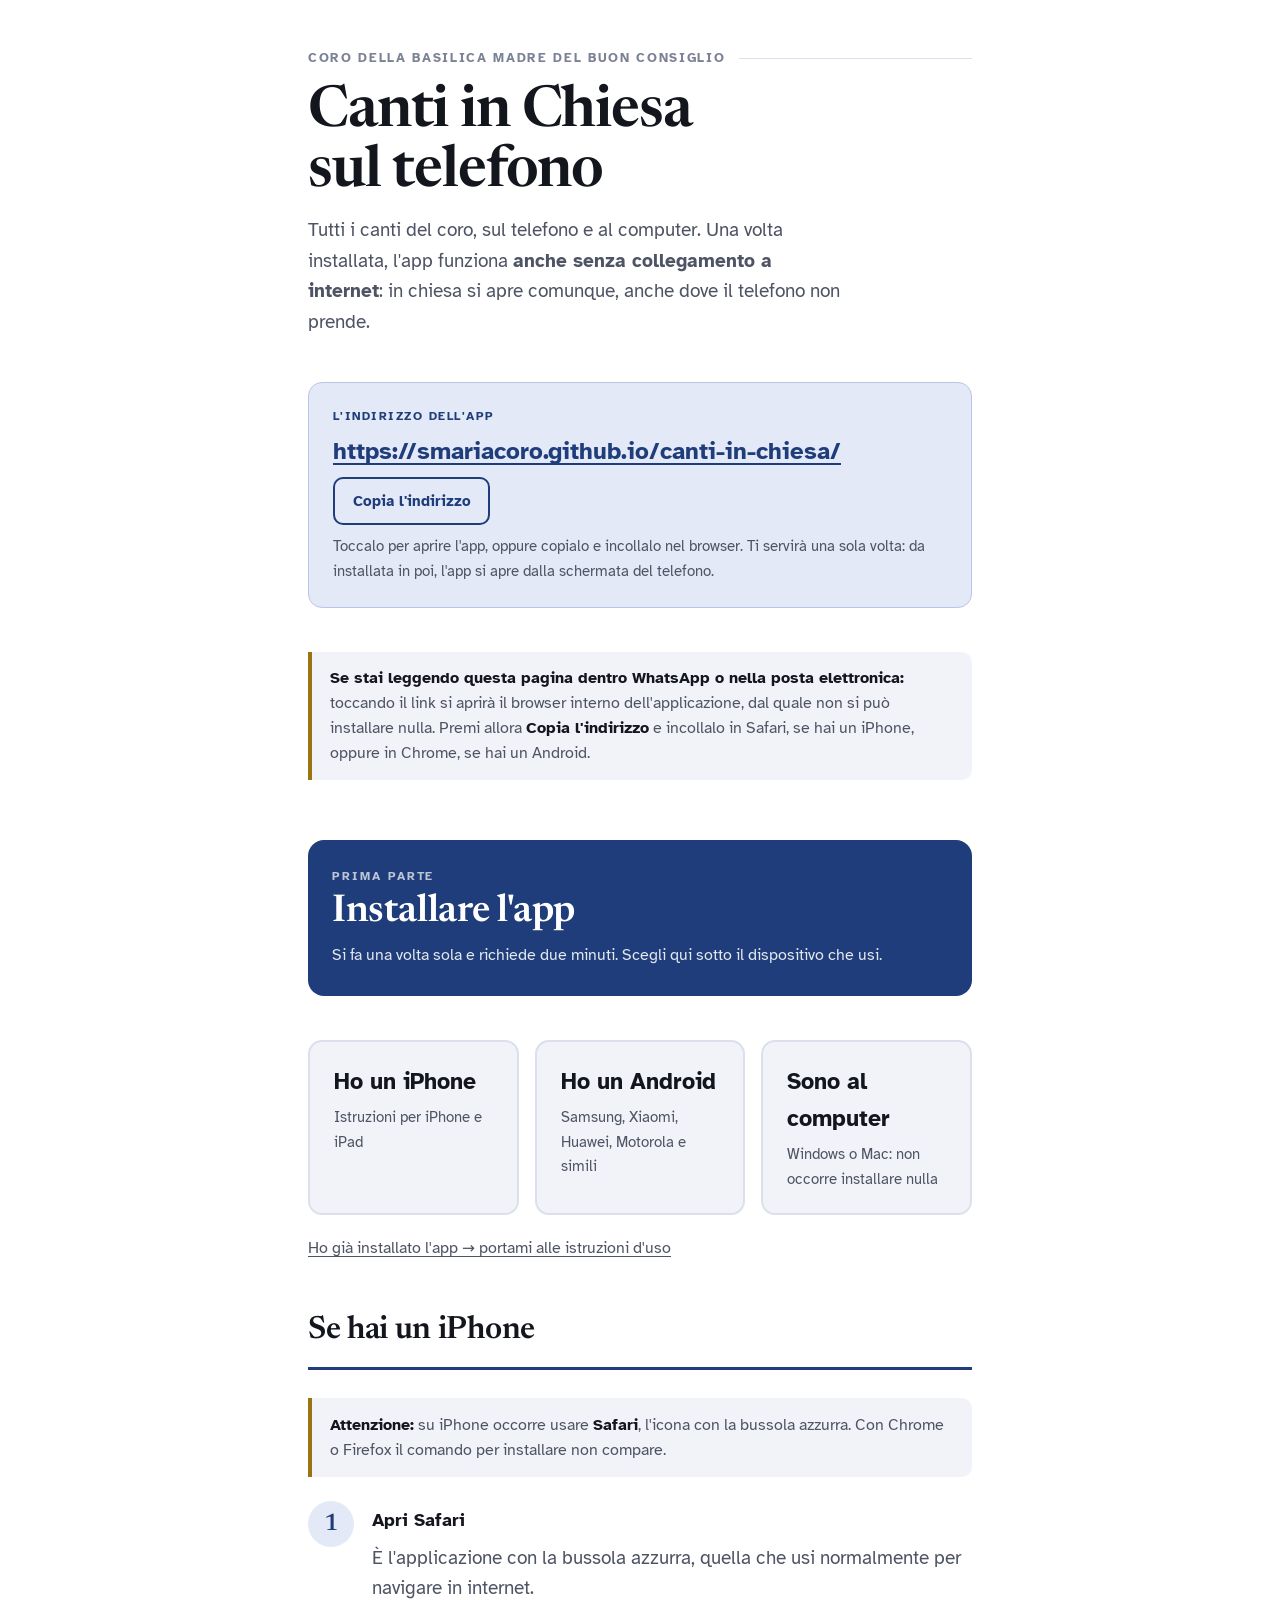
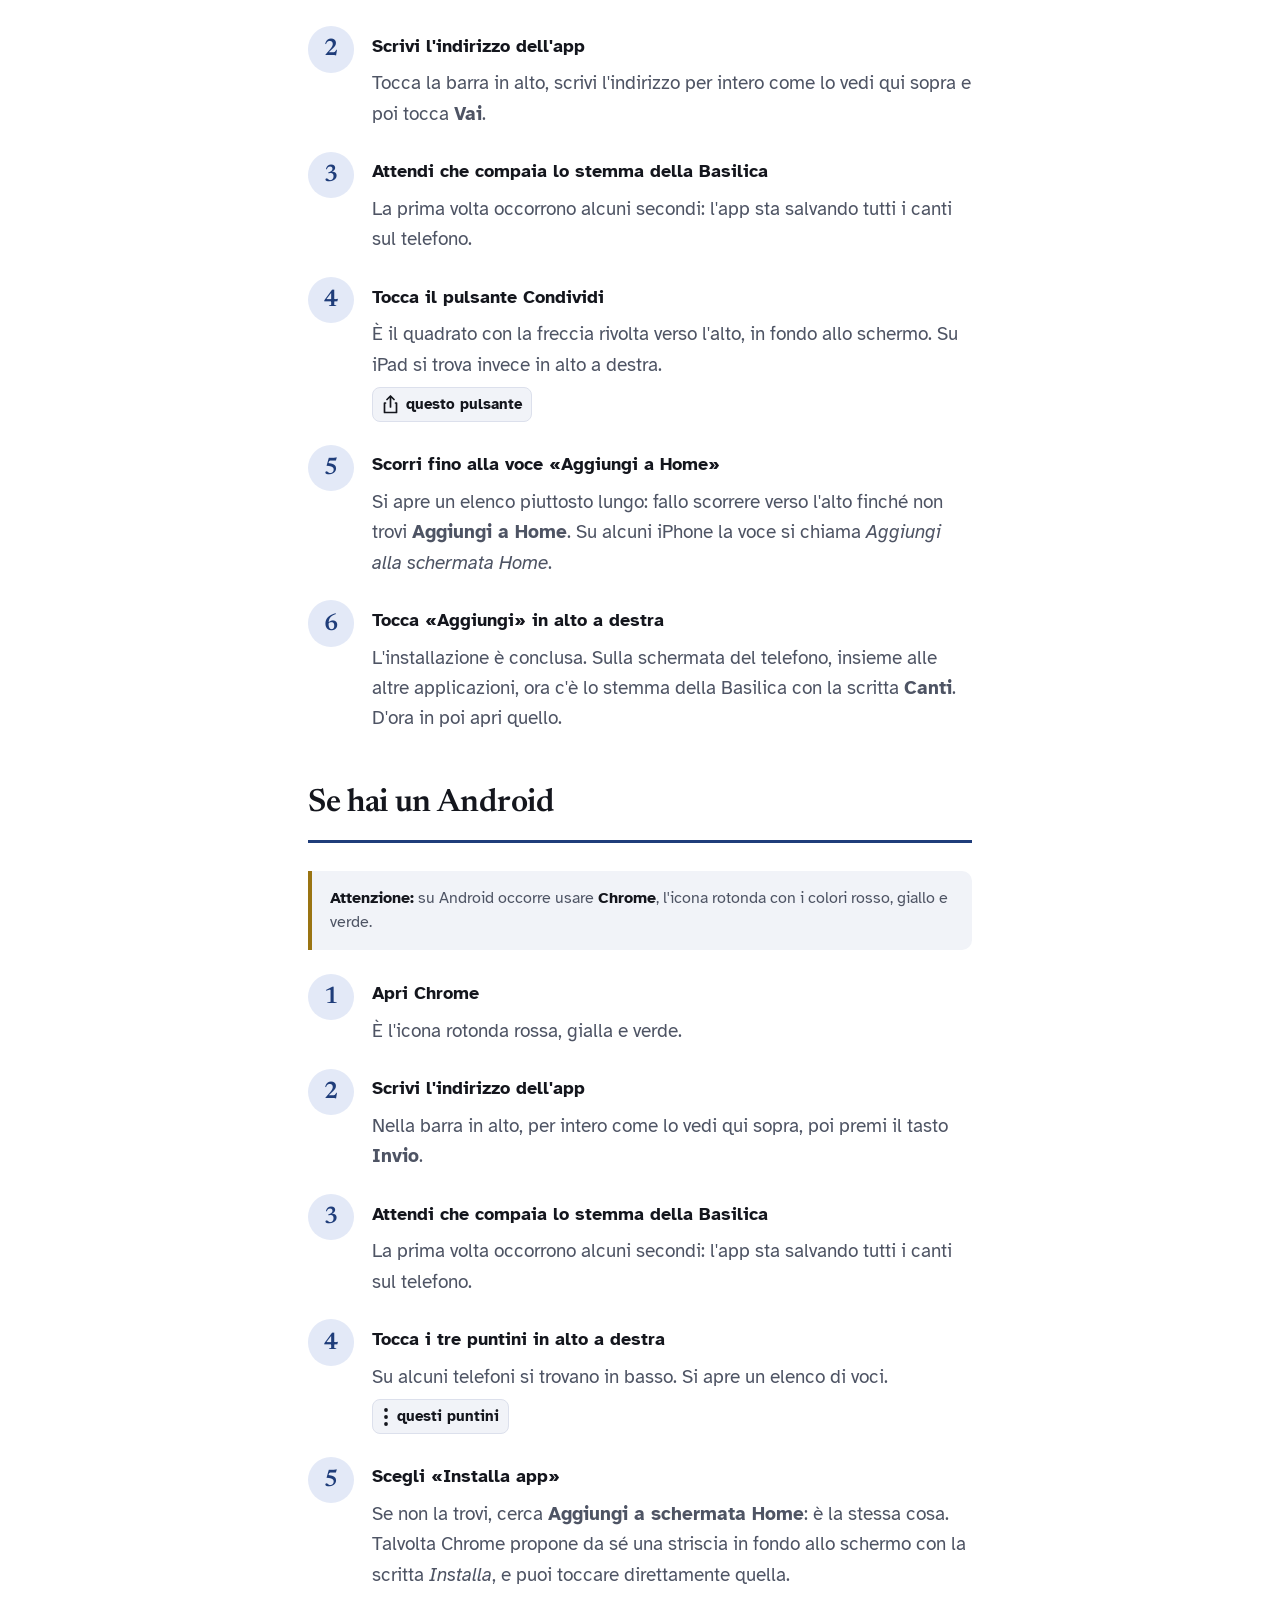
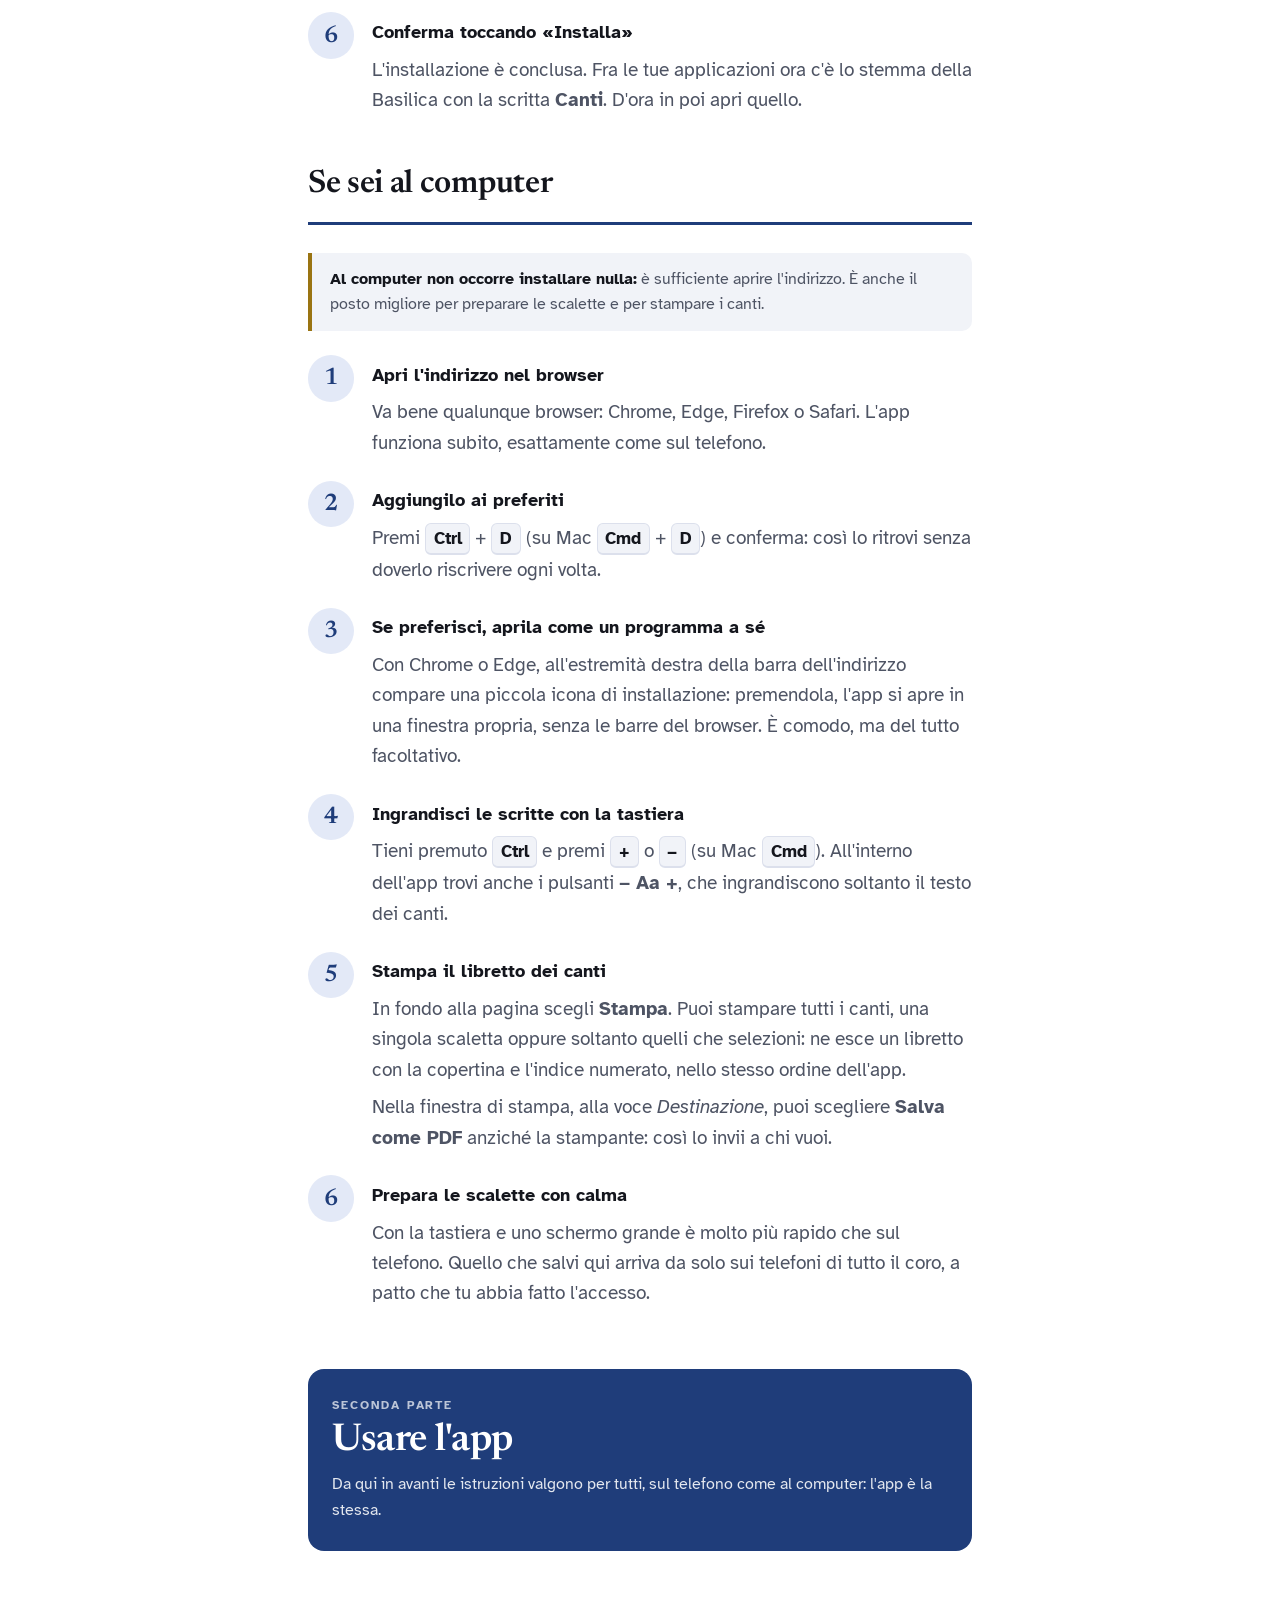
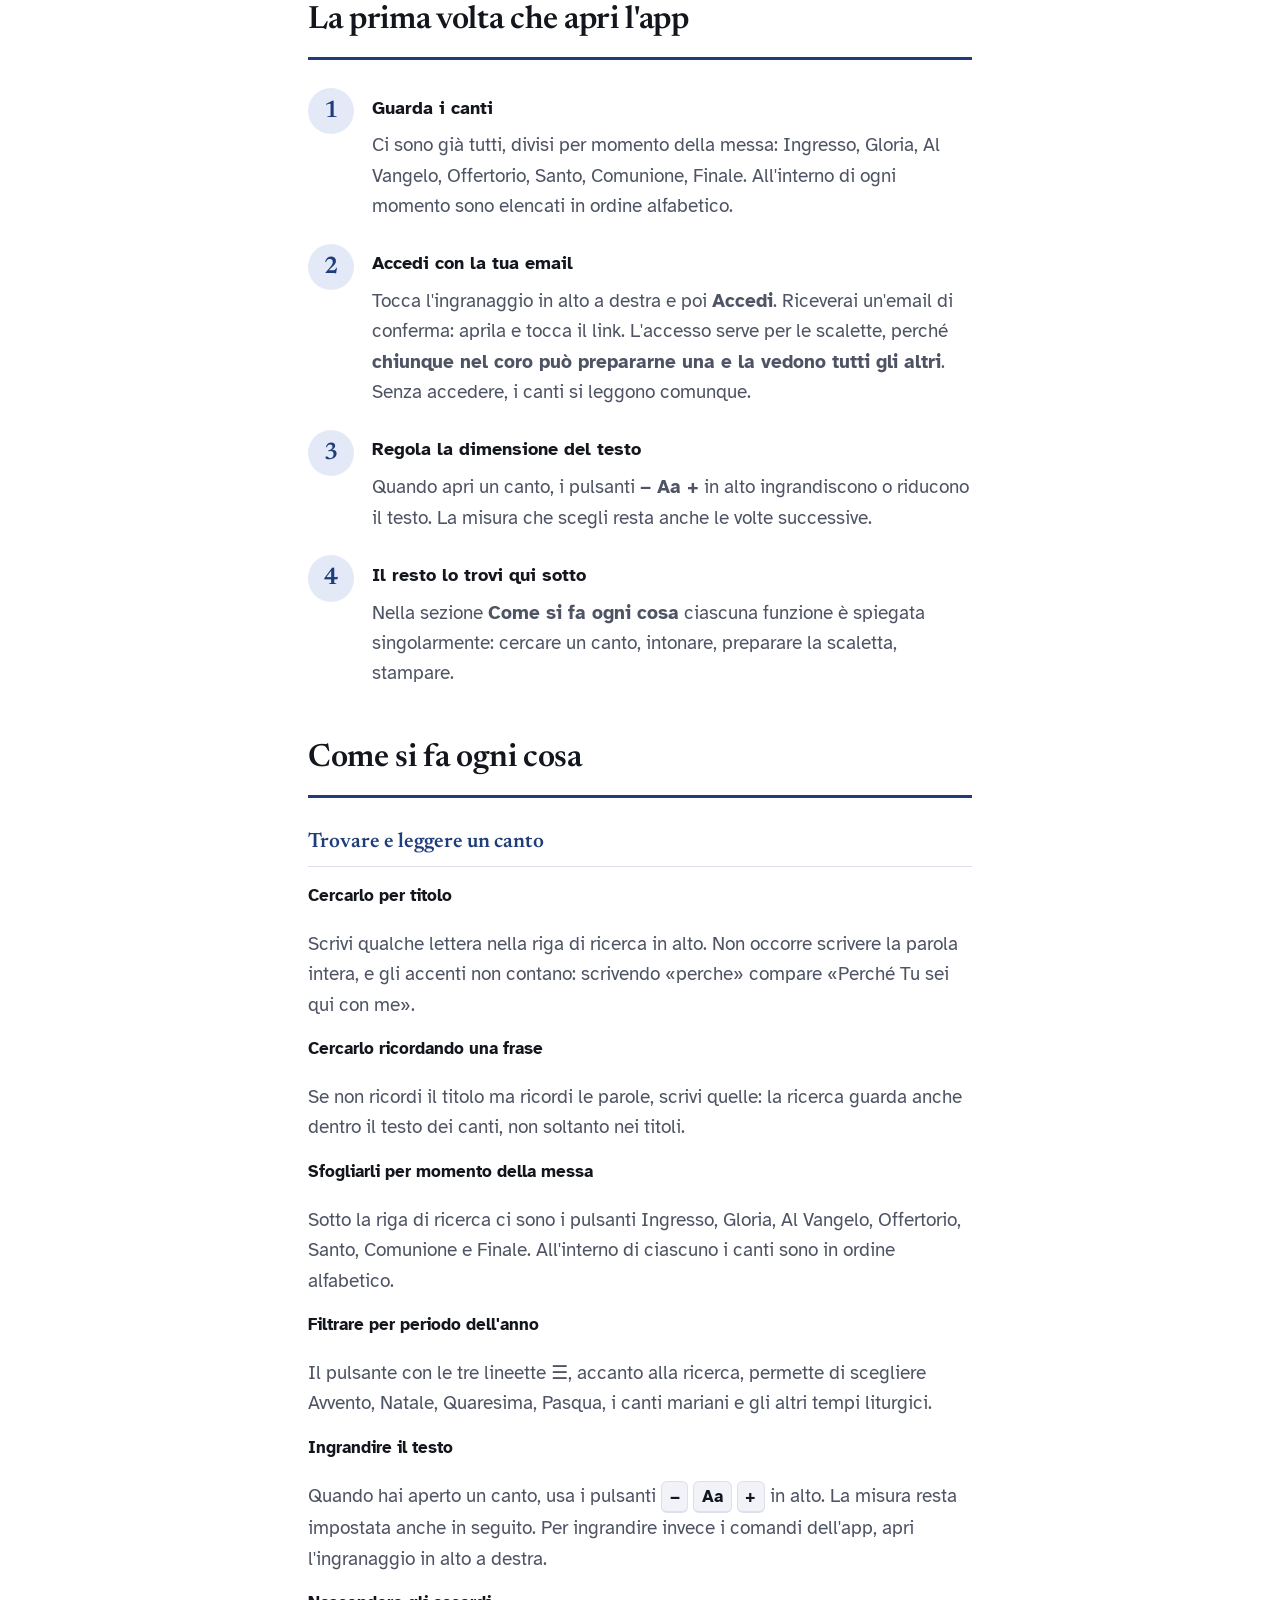
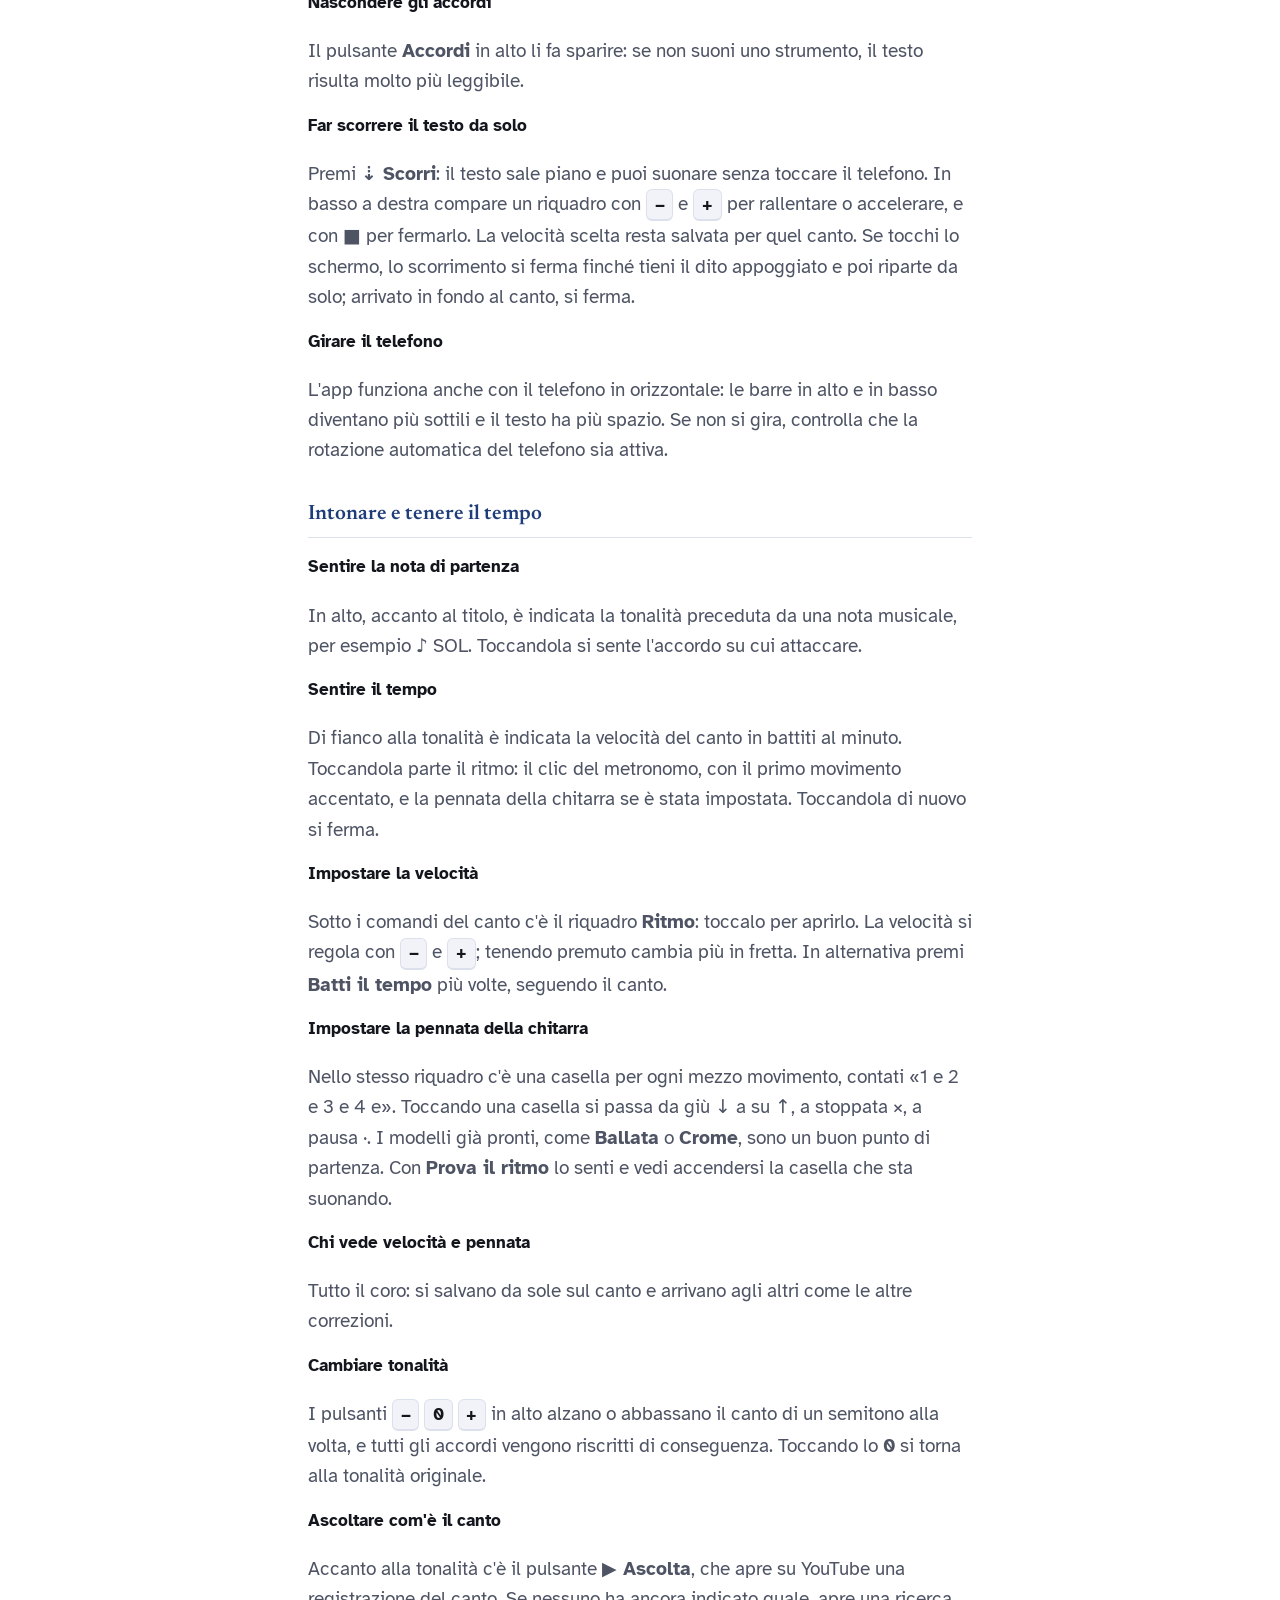
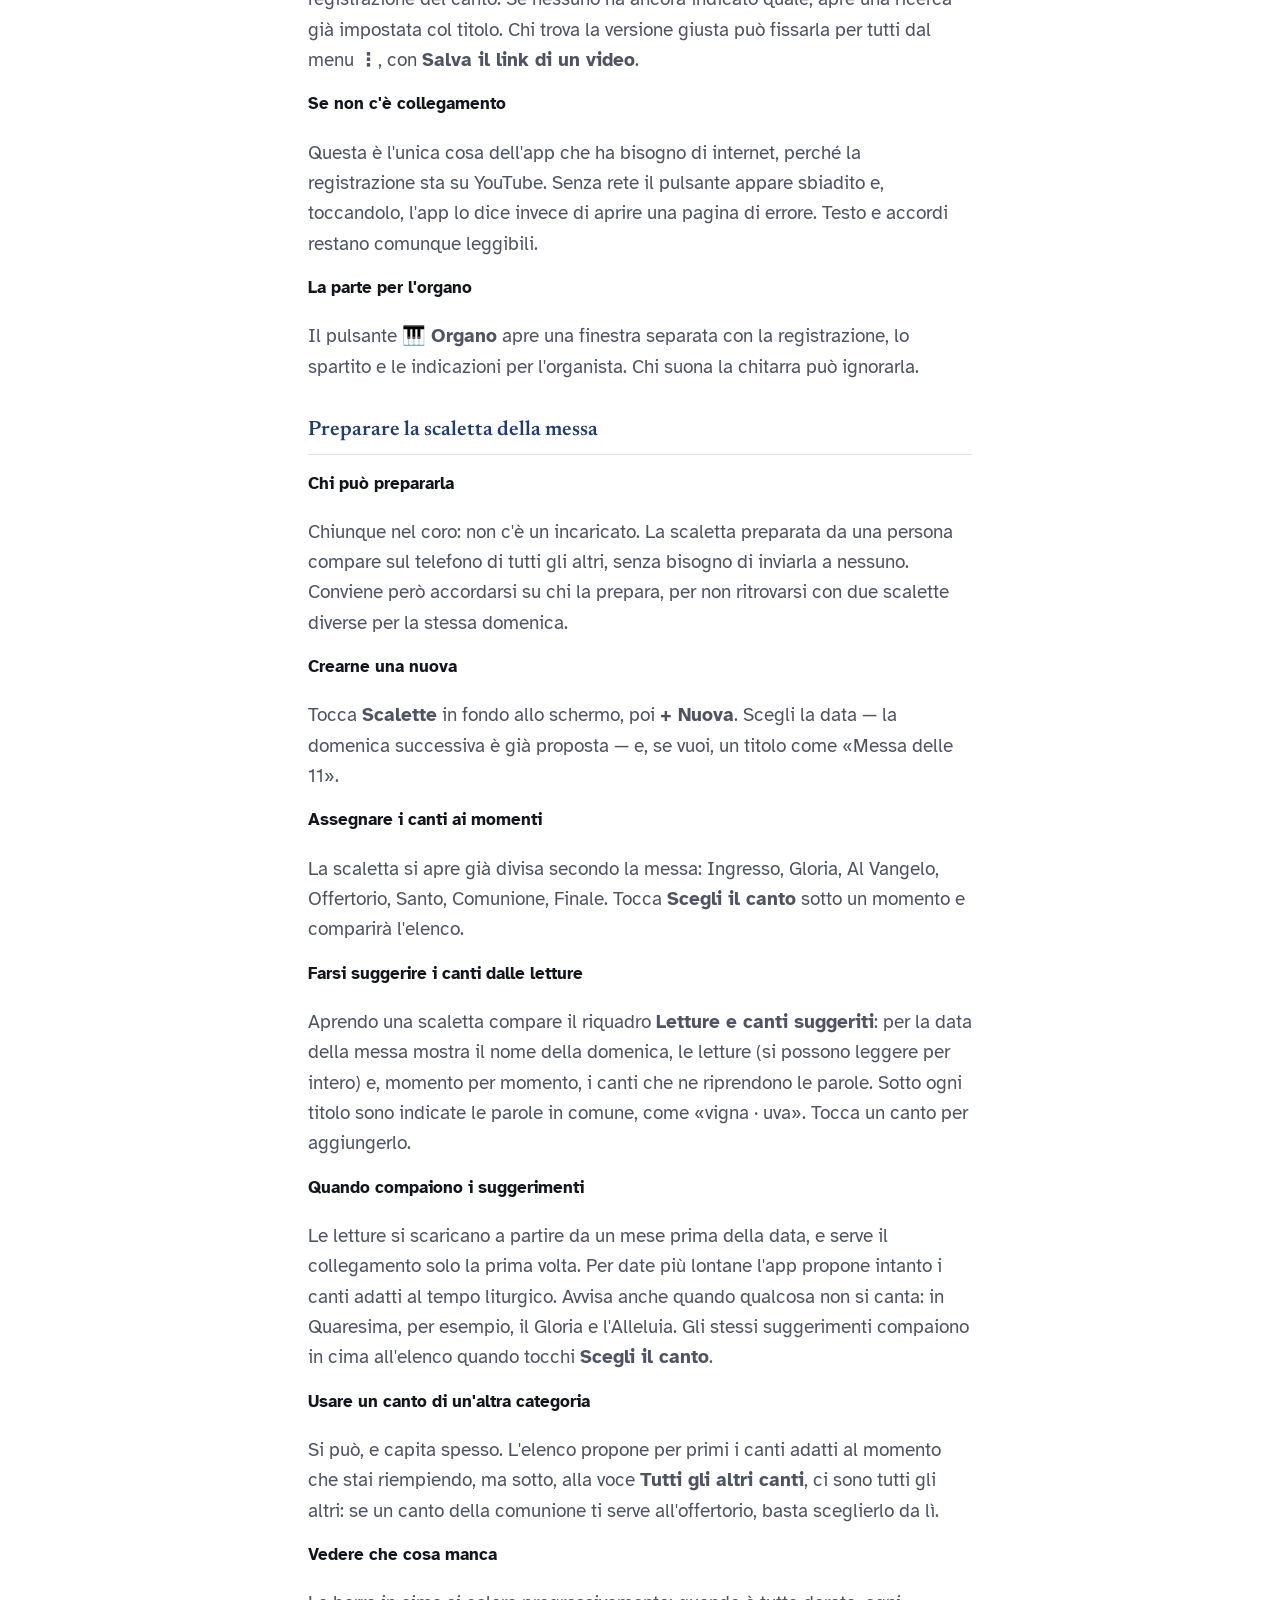
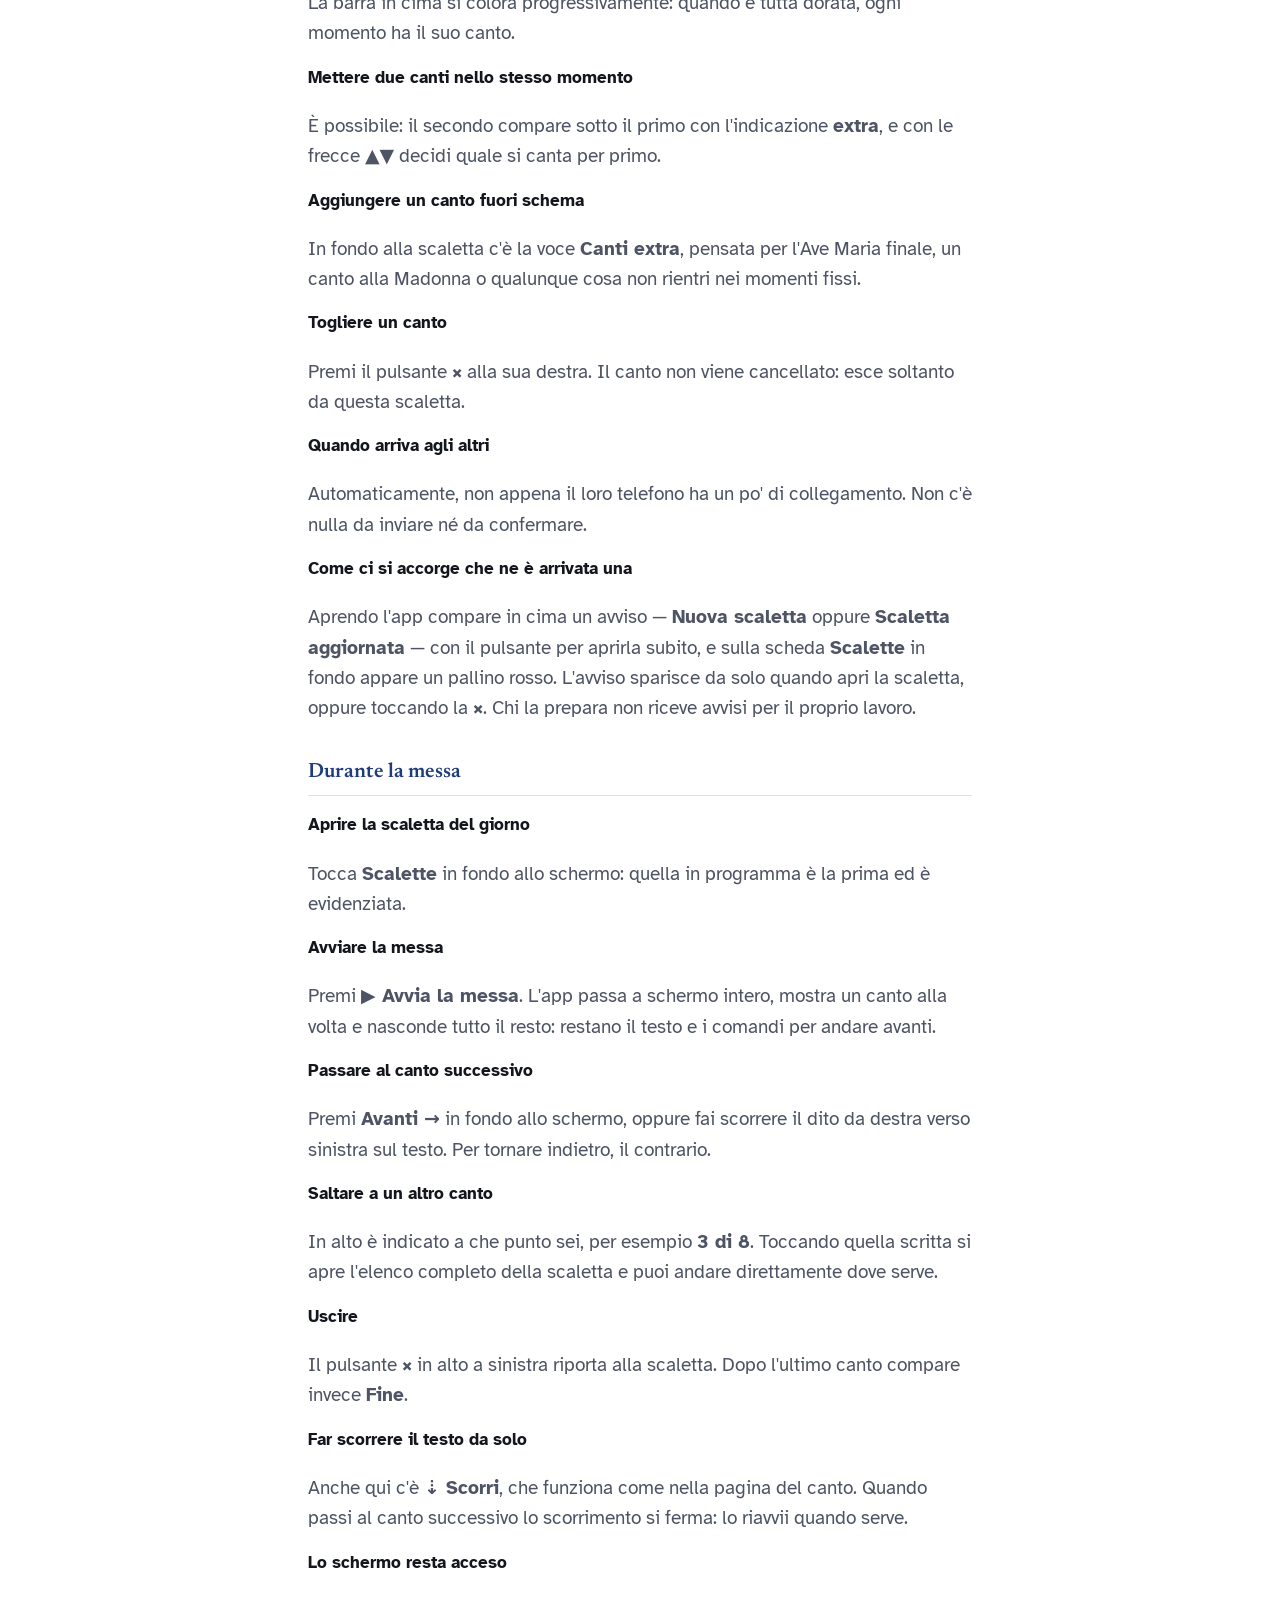
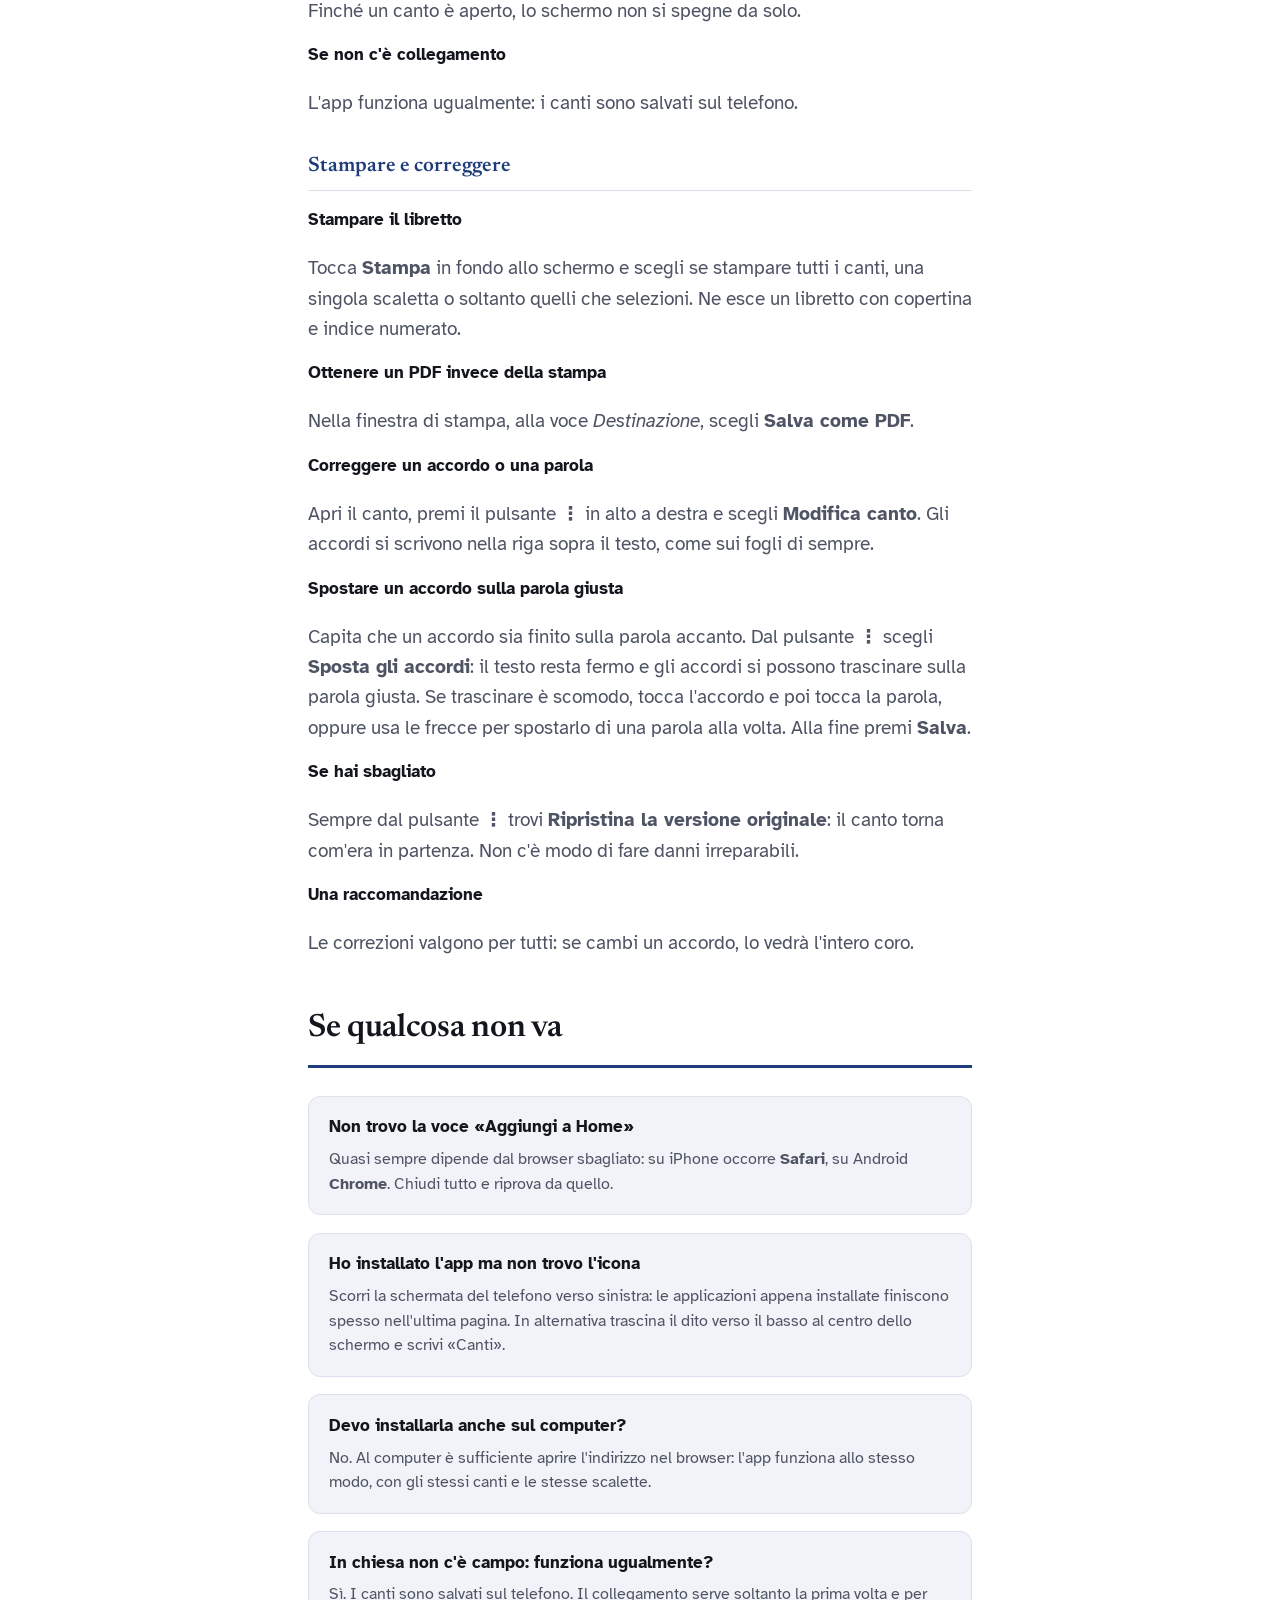
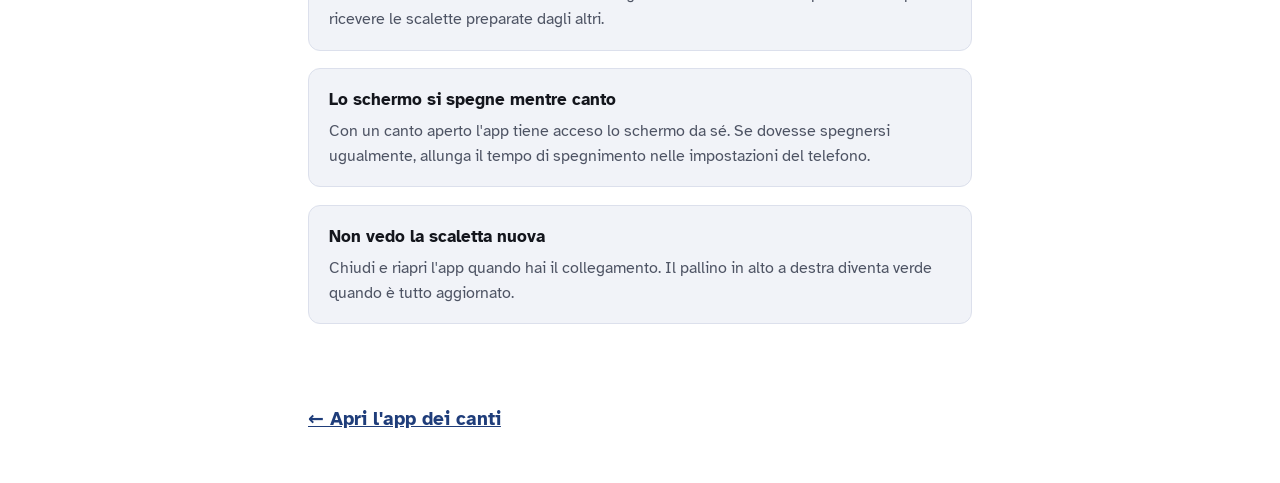
==== commit 32411be7: "Tardi t'amai, Alla tua fonte, rotazione orizzontale, scorrimento automatico" ====
--- a/app/guida.html
+++ b/app/guida.html
@@ -659,6 +659,19 @@
           <dt>Nascondere gli accordi</dt>
           <dd>Il pulsante <b>Accordi</b> in alto li fa sparire: se non suoni uno strumento, il
             testo risulta molto più leggibile.</dd>
+
+          <dt>Far scorrere il testo da solo</dt>
+          <dd>Premi <b>⇣ Scorri</b>: il testo sale piano e puoi suonare senza toccare il
+            telefono. In basso a destra compare un riquadro con <span class="key">−</span> e
+            <span class="key">+</span> per rallentare o accelerare, e con <b>■</b> per fermarlo.
+            La velocità scelta resta salvata per quel canto. Se tocchi lo schermo, lo
+            scorrimento si ferma finché tieni il dito appoggiato e poi riparte da solo; arrivato
+            in fondo al canto, si ferma.</dd>
+
+          <dt>Girare il telefono</dt>
+          <dd>L'app funziona anche con il telefono in orizzontale: le barre in alto e in basso
+            diventano più sottili e il testo ha più spazio. Se non si gira, controlla che la
+            rotazione automatica del telefono sia attiva.</dd>
         </dl>
       </div>
 
@@ -801,6 +814,10 @@
           <dt>Uscire</dt>
           <dd>Il pulsante <b>×</b> in alto a sinistra riporta alla scaletta. Dopo l'ultimo canto
             compare invece <b>Fine</b>.</dd>
+
+          <dt>Far scorrere il testo da solo</dt>
+          <dd>Anche qui c'è <b>⇣ Scorri</b>, che funziona come nella pagina del canto. Quando
+            passi al canto successivo lo scorrimento si ferma: lo riavvii quando serve.</dd>
 
           <dt>Lo schermo resta acceso</dt>
           <dd>Finché un canto è aperto, lo schermo non si spegne da solo.</dd>
